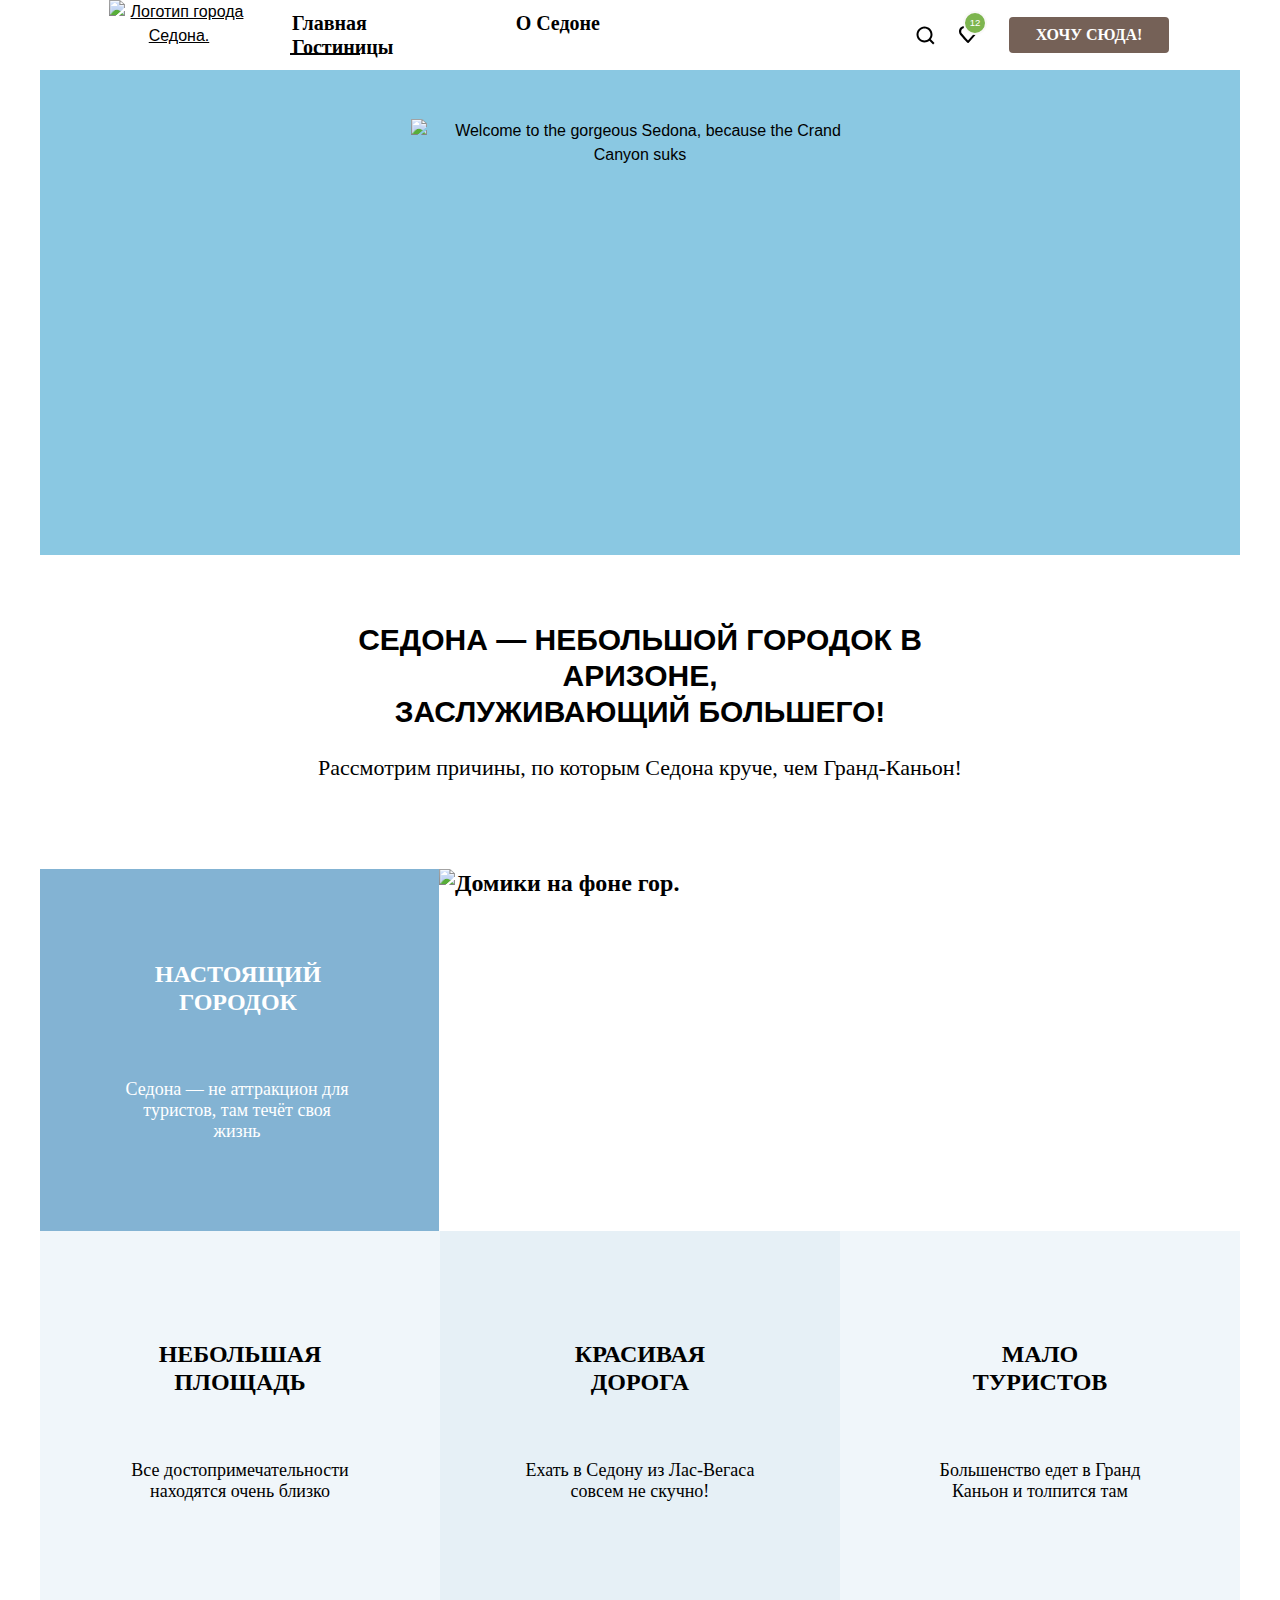
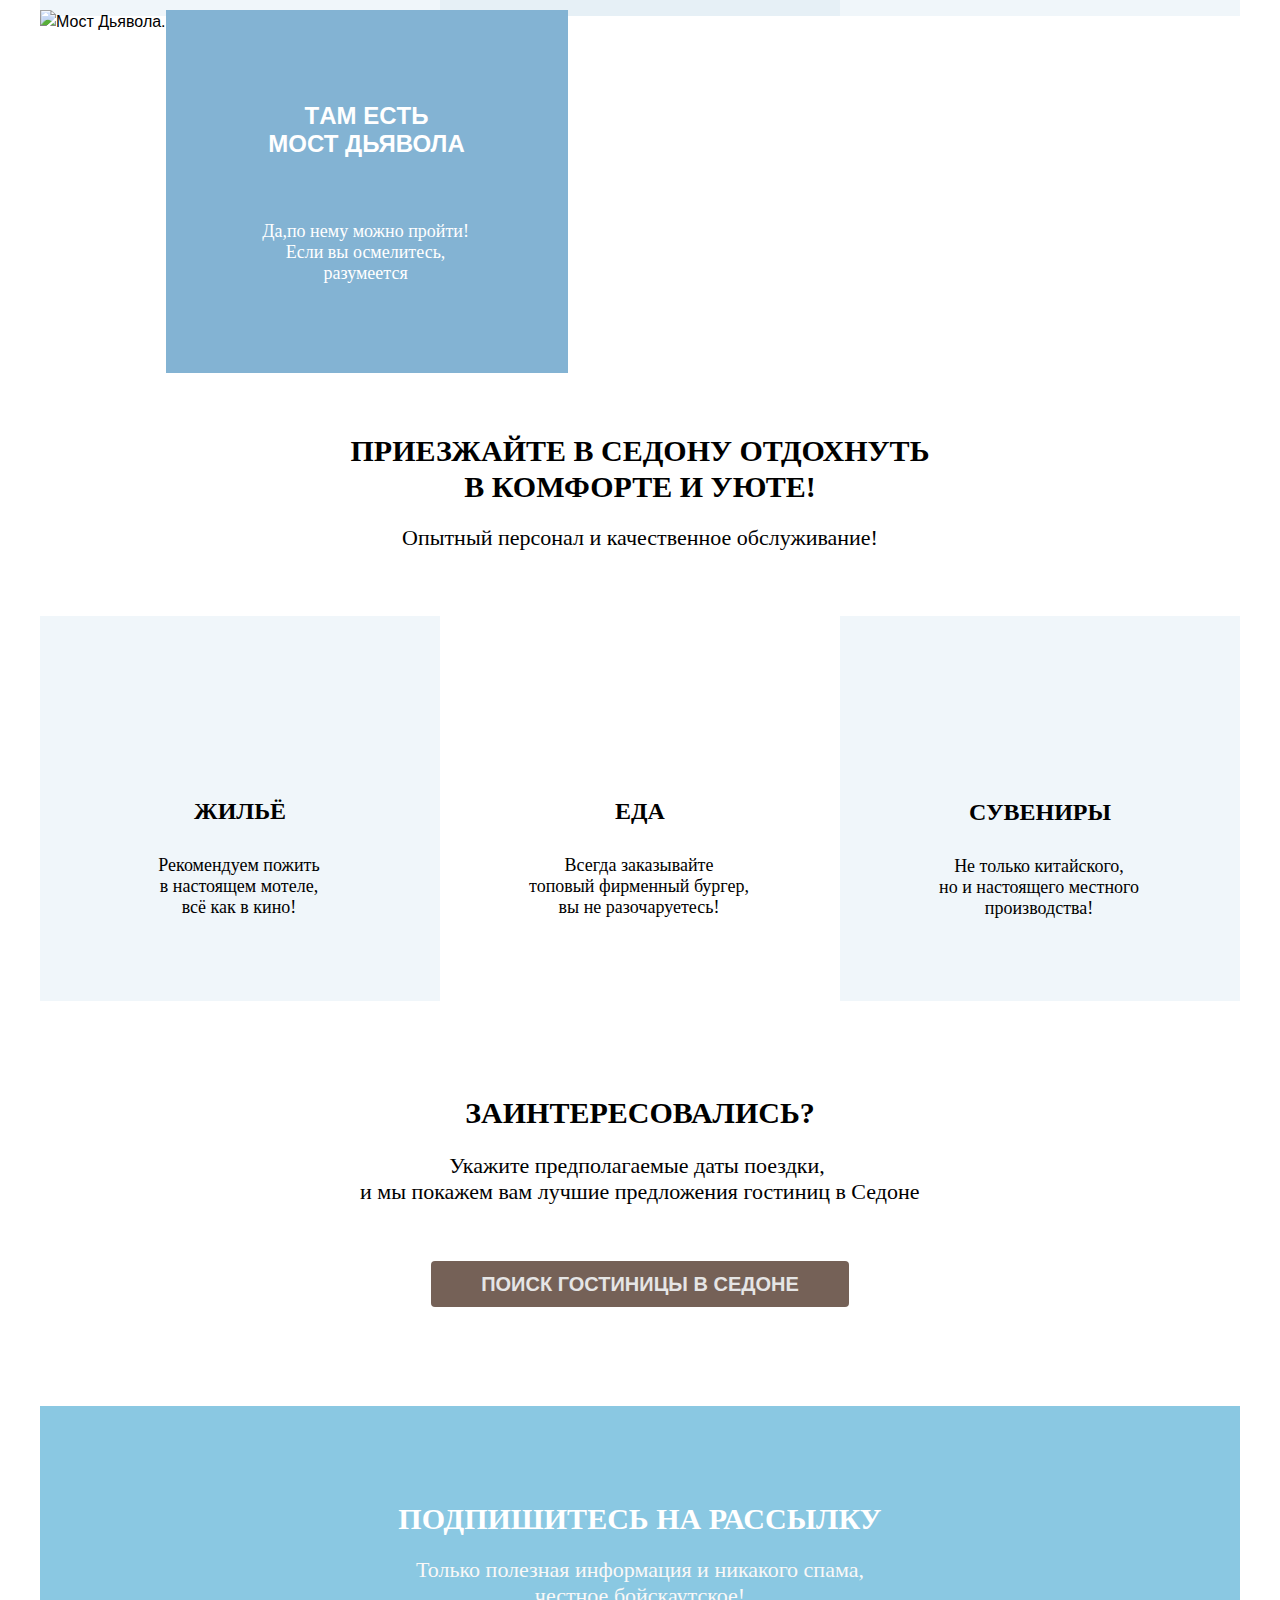
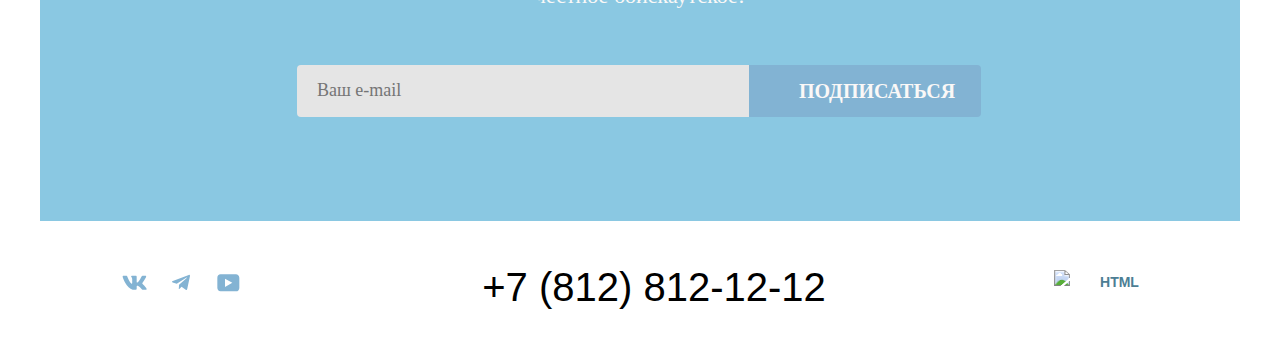
==== index.html @ 36f77c15 "Task   10" ====
<!DOCTYPE html>
<html lang="ru">

  <head>
    <meta charset="UTF-8">
    <title> SEDONA-Главная </title>
    <link rel="stylesheet" href="styles/styles.css">
    <link rel="icon" href="favicon.ico">
    <link rel="icon" type="image/png" href="./images/favicon.png">
  </head>

  <body>

    <div class="pade-container">
      <header class="page-header">
        <div class="pade-header-container">

       <nav class="navigation">
        <a class = "navigation-logo" href="catalog.html">
        <img class="logo" src="./images/logo-city.svg" width="140" height="70" alt="Логотип города Седона.">
      </a>


        <ul class="navigation-list">
          <li class="navigation-item">
            <a class="navigation-link navigation-link-сurrent" >Главная </a>
          </li>
          <li class="navigation-item">
            <a class="navigation-link" href="#"> О Седоне</a>
          </li>
          <li class="navigation-item">
            <a class="navigation-link" href="catalog.html">Гостиницы</a>
          </li>
        </ul>

        <ul class="navigation-bloсk">
          <li class="navigation-bloсk-item">
              <a class="navigation-bloсk-link" href="#">
              <svg aria-hidden="true" focusable="false" width="19" height="19" viewBox="0 0 19 19" fill="none" xmlns="http://www.w3.org/2000/svg">
                <path d="M18.5 17.0083L14.8 13.3287C15.8 12.0359 16.5 10.3453 16.5 8.4558C16.5 4.08011 12.9 0.5 8.5 0.5C4.1 0.5 0.5 4.17956 0.5 8.55525C0.5 12.9309 4.1 16.511 8.5 16.511C10.3 16.511 12 15.9144 13.4 14.8204L17.1 18.5L18.5 17.0083ZM8.5 14.5221C5.2 14.5221 2.5 11.837 2.5 8.55525C2.5 5.27348 5.2 2.5884 8.5 2.5884C11.8 2.5884 14.5 5.27348 14.5 8.55525C14.5 11.837 11.8 14.5221 8.5 14.5221Z" fill="black"/>
                </svg>
              <span class="visually-hidden">Поиск </span>
            </a>
          </li>
            <li class="navigation-bloсk-item">
              <a class="navigation-bloсk-link-i" href="#">
                <svg aria-hidden="true" focusable="false" id="icon-clock-view" width="20" height="20" viewBox="0 0 20 20"  fill="none" xmlns="http://www.w3.org/2000/svg">
                  <path d="M9.9 19C9.6 19 9.3 18.9 9.1 18.6C3.7 12.5 2.4 11.1 2.1 10.7C1.4 9.8 1 8.6 1 7.4C1 4.4 3.4 2 6.5 2C7.8 2 9 2.5 10 3.3C11 2.5 12.3 2 13.5 2C16.5 2 19 4.4 19 7.4C19 8.7 18.5 9.9 17.7 10.8L10.7 18.7C10.5 18.9 10.3 19 9.9 19ZM3.9 9.5C4.2 9.9 7.4 13.5 10 16.4L16.2 9.4C16.7 8.9 16.9 8.2 16.9 7.4C16.9 5.6 15.4 4.1 13.6 4.1C12.6 4.1 11.6 4.6 10.9 5.4C10.6 5.7 10.3 5.8 10 5.8C9.7 5.8 9.4 5.6 9.2 5.4C8.5 4.6 7.5 4.1 6.5 4.1C4.7 4.1 3.2 5.6 3.2 7.4C3.1 8.3 3.5 9 3.9 9.5C3.8 9.5 3.8 9.5 3.9 9.5Z" fill="black"/>
                                </svg>
                <span class="visually-hidden">Избранное</span>
                <span class="notification-badge">12</span>
              </a>
            </li>
          </ul>
          <button class="navigation-button" type ="submit"> Хочу сюда!</button>
        </nav>
        </div>

    </header>

    <main class="main-container main-index">

            <section class="hero-welcome">
       <h1 class="visually-hidden"> Седона-городок в Аризоне</h1>
        <img class='logo-text' src="./images/welcome.svg" width="458" height="352" alt="Welcome to the gorgeous Sedona, because the Crand Canyon suks">
      </section >


      <div class="hero-welcome-tittle">
        <h2>СЕДОНА — НЕБОЛЬШОЙ ГОРОДОК В АРИЗОНЕ,<br>
          ЗАСЛУЖИВАЮЩИЙ БОЛЬШЕГО!</h2>
        <p class="home">Рассмотрим причины, по которым Седона круче, чем Гранд-Каньон!</p>
      </div>

        <section class="advantages">
        <h2 class="visually-hidden"> Преимущества</h2>
      </section>


           <div class="advantages-item-wide">
            <div class="advantages-item-wide-town advantages-item-town">
            <h3 class="advantages-title">НАСТОЯЩИЙ <br> ГОРОДОК</h3>
            <p class="advantages-discription-s">Седона — не аттракцион для<br>туристов, там течёт своя<br> жизнь</p>
          </div>
          <div class="advantages-item-wide-photo">
            <img class="advantages-image" src="./images/photo-1.jpg" width="800" height="385" alt="Домики на фоне гор.">
          </div>
        </div>


        <section class="advantages-item-attractions">

     <ul class="advantages-item-attractions">

          <li class="advantages-item advantages-item-square">
            <h3 class="advantages-title-block">Небольшая площадь </h3>
            <p class="advantages-discription">Все достопримечательности находятся очень близко </p>
          </li>

          <li class="advantages-item advantages-item-road">
            <h3 class="advantages-title-block">Красивая <br>дорога </h3>
            <p class="advantages-discription">Ехать в Седону из Лас-Вегаса<br> совсем не скучно!</p>
          </li>

          <li class="advantages-item advantages-item-tourist">
            <h3 class="advantages-title-block">Мало <br>туристов </h3>
            <p class="advantages-discription">Большенство едет в Гранд Каньон и толпится там </p>
          </li>
        </ul>
        </section>



          <div class ="advantages-item">
            <div class ="advantages-photo ">
            <img class="advantages-image" src="./images/photo-2.jpg" width="800" height="385" alt="Мост Дьявола.">
          </div>
            <div class="advantages-item-box advantages-item-box-photo">
            <h3 class="advantages-title">ТAM ECTЬ<br> МОСТ ДЬЯВОЛА</h3>
            <p class="advantages-discription-s">Да,по нему можно пройти!<br> Если вы осмелитесь,<br>разумеется </p>
          </div>
        </div>



      <div  class="infrastructure">
        <h3 class="infrastructures-title"> ПРИЕЗЖАЙТЕ В СЕДОНУ ОТДОХНУТЬ <br> В КОМФОРТЕ И УЮТЕ!</h3>
        <p class="infrastructure-discription-i">Опытный персонал и качественное обслуживание!</p>
      </div>

        <ul class="infrastructure-list">
          <li class="infrastructure-item-housing">
            <h3 class="infrastructure-title-housing">ЖИЛЬЁ </h3>
            <p class="infrastructure-discription">Рекомендуем пожить<br> в настоящем мотеле,<br> всё как в кино!</p>
          </li>
          <li class="infrastructure-item-meal">
            <h3 class="infrastructure-title-meal">ЕДА</h3>
            <p class="infrastructure-discription">Всегда заказывайте<br> топовый фирменный бургер,<br> вы не разочаруетесь!</p>
          </li>
          <li class="infrastructure-item-gifts">
            <h3 class="infrastructure-title-gifts">СУВЕНИРЫ</h3>
            <p class="infrastructure-discription">Не только китайского,<br> но и настоящего местного<br> производства!</p>
          </li>
        </ul>


      <section class="container-search">
        <div class="search-wrapper">
        <h2 class="search-title">ЗАИНТЕРЕСОВАЛИСЬ?</h2>
        <p class="search-discription">Укажите предполагаемые даты поездки,<br> и мы покажем вам лучшие предложения гостиниц
          в Седоне</p>
        <a class="search-button" href="catalog.html">ПОИСК ГОСТИНИЦЫ В СЕДОНЕ </a>
      </div>
          </section>
          </main>

    <footer class="page-footer">
      <section class="following">
        <h2 class="following-title-i">ПОДПИШИТЕСЬ НА РАССЫЛКУ</h2>
        <p class="following-descrition-i">Только полезная информация и никакого спама,<br> честное бойскаутское!</p>
        <form class="following-from" action="https://echo.htmlacademy.ru/" method="post"></form>


      <div class="feedback">
        <span class="following-from-name">
        <label class="visually-hidden" for="user-email">Ваш e-mail</label>

        <input class="field" type= "text" id= "user-email" name="user-email" placeholder="Ваш e-mail">
        </span>
        <button class="button-submit" type="submit">ПОДПИСАТЬСЯ</button>
      </div>
    </section>

  <div class="page-footer-block-i">
      <section class="footer-social">
        <h2 class="visually-hidden">Социальные сети </h2>
        <ul class="footer-social-list">
          <li class="footer-social-item">
            <a class="footer-social-link footer-social-vk" href="#">
              <span class="visually-hidden">ВКонтакте</span>
              <svg aria-hidden="true" focusable="false" id="icon-wk" width="25" height="15" viewBox="0 0 25 15" fill="currenColor" xmlns="http://www.w3.org/2000/svg">
                <path fill-rule="evenodd" clip-rule="evenodd" d="M24.1164 1.80445C24.2824 1.25845 24.1164 0.856445 23.3214 0.856445H20.6964C20.0284 0.856445 19.7204 1.20345 19.5534 1.58645C19.5534 1.58645 18.2184 4.78245 16.3274 6.85845C15.7154 7.46045 15.4374 7.65145 15.1034 7.65145C14.9364 7.65145 14.6854 7.46045 14.6854 6.91345V1.80445C14.6854 1.14845 14.5014 0.856445 13.9454 0.856445H9.81738C9.40038 0.856445 9.14938 1.16045 9.14938 1.44945C9.14938 2.07045 10.0954 2.21445 10.1924 3.96245V7.76045C10.1924 8.59345 10.0394 8.74444 9.70538 8.74444C8.81538 8.74444 6.65038 5.53345 5.36538 1.85945C5.11638 1.14445 4.86438 0.856445 4.19338 0.856445H1.56638C0.816382 0.856445 0.666382 1.20345 0.666382 1.58645C0.666382 2.26845 1.55638 5.65645 4.81138 10.1374C6.98138 13.1974 10.0364 14.8564 12.8194 14.8564C14.4884 14.8564 14.6944 14.4884 14.6944 13.8534V11.5404C14.6944 10.8034 14.8524 10.6564 15.3814 10.6564C15.7714 10.6564 16.4384 10.8484 17.9964 12.3234C19.7764 14.0724 20.0694 14.8564 21.0714 14.8564H23.6964C24.4464 14.8564 24.8224 14.4884 24.6064 13.7604C24.3684 13.0364 23.5184 11.9854 22.3914 10.7384C21.7794 10.0284 20.8614 9.26345 20.5824 8.88045C20.1934 8.38945 20.3044 8.17044 20.5824 7.73345C20.5824 7.73345 23.7824 3.30745 24.1154 1.80445H24.1164Z" fill="currentColor"/>
                </svg>
            </a>
          </li>

          <li class="footer-social-item">
            <a class="footer-social-link footer-social-tm" href="#">
              <span class="visually-hidden">Телеграмм</span>
              <svg aria-hidden="true" focusable="false" id="icon-tm" width="18" height="17" viewBox="0 0 18 17" fill="currenColor" xmlns="http://www.w3.org/2000/svg">
                <path d="M16.785 0.955705L0.840489 7.1042C-0.247661 7.54126 -0.241365 8.14828 0.640845 8.41897L4.73445 9.69597L14.2058 3.72014C14.6537 3.44766 15.0629 3.59424 14.7265 3.89281L7.05283 10.8183H7.05103L7.05283 10.8192L6.77045 15.0387C7.18413 15.0387 7.36669 14.8489 7.59871 14.625L9.58705 12.6915L13.7229 15.7464C14.4855 16.1664 15.0332 15.9506 15.2229 15.0405L17.9379 2.2453C18.2158 1.13107 17.5126 0.626562 16.785 0.955705Z" fill="currentColor"/>
                </svg>
            </a>
          </li>
          <li class="footer-social-item">
          <a class="footer-social-link footer-social-youtube" href="#">
            <span class="visually-hidden">Ютуб</span>
            <svg aria-hidden="true" focusable="false" id="icon-youtube" width="48" height="41" viewBox="0 0 48 41" fill="currenColor" xmlns="http://www.w3.org/2000/svg">
              <path d="M31.9402 12.3564H16.5074C14.6467 12.3564 13.3333 13.9502 13.3333 15.7564V25.8502C13.3333 27.7627 14.6467 29.3564 16.5074 29.3564H32.1591C33.8009 29.3564 35.3333 27.7627 35.3333 25.9564V15.7564C35.1143 13.9502 33.8009 12.3564 31.9402 12.3564ZM20.9949 24.8939V16.8189L28.3283 20.8564L20.9949 24.8939Z" fill="currentColor"/>
              </svg>
          </a>
          </li>
        </ul>
      </section>

      <section class="footer-contacts">
        <h2 class="visually-hidden">Контакты</h2>
        <a class="footer-contacts-phone" href="tel:+78128121212"> +7 (812) 812-12-12</a>
      </section>

      <section class="footer-link">
        <h2 class="visually-hidden">Сcылка на академию</h2>
        <img class="logo-academy" src= "./images/logo.svg" width="115" height="33" alt="HTML академия.">
      </section>
    </div>
    </footer>
  </div>


  <div class="modal-container modal-container-close">
    <div class="modal modal-searh">
      <button class="modal-close-button" type="button">
        <svg width="52" height="52" viewBox="0 0 52 52" fill="none" xmlns="http://www.w3.org/2000/svg">
          <circle cx="26" cy="26" r="26" fill="#F2F2F2"/>
          <path d="M33.4907 20.7828L32.1984 19.4905L26.4907 25.1982L20.783 19.4905L19.4907 20.7828L25.1984 26.4905L19.4907 32.1982L20.783 33.4905L26.4907 27.7828L32.1984 33.4905L33.4907 32.1982L27.783 26.4905L33.4907 20.7828Z" />
        </svg>
      </button>

      <section class="modal-content">
        <h2 class="modal-title">Поиск гостиницы в Седоне</h2>
        <form class="search-form" action="https://echo.htmlacademy.ru/" method="post">

          <p class="field-group">

            <label class="form-label" for="check-in-date"> Дата Заезда:
            <input class="form-field calendar-field" type="text" id="check-in-date" name="check-in-date" value="27 апреля 2020" placeholder="Укажите дату ">
          </label>
          </p>

            <span class="form-message form-message-error">Мы не можем отправить вас в прошлое</span>

        <p class="field-group-i">
          <label class="form-label" for="check-out-date">Дата Выезда:
          <input class="form-field-i calendar-field" type="text" id="check-out-date" name="check-out-date"
            value="1 сентября 2023" placeholder="Укажите дату">
          </label>
          </p>
          <span class="form-message form-message-available">На эти даты есть cвободные номера. Пока есть.</span>

        <div class="field-group-uzer">
          <p class="field-group-uzer-half">
            <label class="form label" for="adults">Взрослые:</label>
          </p>

        <div class="namber-control">
            <button class="namber-control-button" type="button">
              <span class="visually-hidden">Уменьшить количество взрослых</span>
              <svg width="20" height="20" viewBox="0 0 20 20" fill="currentColor" xmlns="http://www.w3.org/2000/svg">
                <path d="M3 9V11H17V9H3Z" fill="#756157" fill-opacity="0.3"/>
                </svg>

            </button>

            <input id="adults" type="text" value="2">
            <span class="visually-hidden">Количество взрослых</span>
            <button class="namber-control-button" type="button">
              <span class="visually-hidden">Увеличить количество взрослых</span>

              <svg width="20" height="20" viewBox="0 0 20 20" fill="currentColor" xmlns="http://www.w3.org/2000/svg">
                <path d="M17 9H11V3H9V9H3V11H9V17H11V11H17V9Z" fill="#756157" fill-opacity="0.3"/>
                </svg>
            </button>
          </div>

          <p class="field-group-uzer-half-i">

            <label class="form label" for="adults-children">Дети:</label>
            <div class="i-circle">i
              <div class="circle-text">
                <div class="rectangle text_center">Укажите количество детей,<br>которые будут с вами, возраст<br>
                  которых от 6 до 18 лет. Дети<br>до 6 лет размещаются<br>бесплатно.
                </div>
              </div>
            </div>

            <div class="namber-control-i">
            <button class="namber-control-button" type="button">
              <span class="visually-hidden">Уменьшить количество детей</span>
              <svg width="20" height="20" viewBox="0 0 20 20" fill="currentColor" xmlns="http://www.w3.org/2000/svg">
                <path d="M3 9V11H17V9H3Z" fill="#756157" fill-opacity="0.3"/>
              </svg>
            </button>

            <input id="adults-children" type="text" value="2">
            <span class="visually-hidden">Количество детей</span>
            <button class="namber-control-button" type="button">
              <span class="visually-hidden">Увеличить количество детей </span>
              <svg width="20" height="20" viewBox="0 0 20 20" fill="currentColor" xmlns="http://www.w3.org/2000/svg">
                <path d="M17 9H11V3H9V9H3V11H9V17H11V11H17V9Z" fill="#756157" fill-opacity="0.3"/>
                </svg>
            </button>
          </div>
        </div>
                  <button class="button auth-form-button" type="submit">Найти</button>
        </form>
        </section>
        </div>
        </div>

        </body>

        </html>
---- styles/styles.css ----
@font-face {
  font-family: "PT Sans";
  font-style: normal;
  font-weight: 400;
  src: url("../fonts/ptsans-400.woff2") format("woff2");
  font-display: swap;
}

@font-face {
  font-family: "PT Sans";
  font-style: normal;
  font-weight: 700;
  src: url("../fonts/ptsans-700.woff2") format("woff2");
  font-display: swap;

}

html {
  height: 100%;
}


html {
  box-sizing: content-box;
}

body {
  margin: 0;

  font-family: "PT Sans", sans-serif;
  font-size: 16px;
  line-height: 24px;
  color: #242424;
  text-align: center;
}


.pade-container {
  margin: 0 auto;
  display: flex;
  width: 1200px;
  min-height: 100%;
  font-family: "PT Sans", sans-serif;
  font-size: 16px;
  color: #000000;
  background-color: #ffffff;
  flex-wrap: wrap;
  flex-direction: column;
}


.button {
  font-family: inherit;
  font-size: 16px;
  line-height: 16px;
  font-weight: 400;
  text-align: center;
  color: #ffffff;
  text-decoration: none;
  text-transform: uppercase;
}

.navigation-button {

  border: none;
  border-radius: 4px;
  color: #ffffff;
  background-color: rgba(117, 97, 87, 1);
  width: 160px;
  height: 36px;
  text-align: center;
  text-transform: uppercase;
  margin-left: -35px;
  line-height: 20px;
  font-size: 16px;
  font-family: "PT Sans";
  font-weight: 700;
}

.navigation-button:focus,
.navigation-button:hover {
  background-color: rgba(97, 80, 72, 1);
}

.navigation-button:active {
  outline: 2px solid rgba(117, 97, 87, 1);
  background-color: rgb(240, 243, 245);
}

.navigation-button:disabled {
  outline: 2px solid rgba(229, 229, 229, 1);
  background-color: rgb(240, 243, 245);
}



.view-button-item-current {

  background-image: url("../images/view.svg");
  width: 48px;
  height: 48px;
  color: #000000;
  background-color: #ffffff;
  background-repeat: no-repeat;
  list-style-type: none;

}

.navigation-logo {

  margin-left: 44px;
  margin-right: 27px;

}

.navigation-bloсk-link {

  margin-right: 25px;

}





.view-button-item-card {

  background-image: url("../images/view-1.svg");
  width: 48px;
  height: 48px;
  color: #000000;
  background-color: #ffffff;
  background-repeat: no-repeat;
  list-style-type: none;
}

.view-button-item-list {

  background-image: url("../images/view-2.svg");
  width: 48px;
  height: 48px;
  color: #000000;
  background-color: #ffffff;
  background-repeat: no-repeat;
  list-style-type: none;
}
.hotels-card-title{
  margin-left: -89px;
  margin-top: 9px;
  margin-bottom: 16px;
  font-size: 24px;
  line-height: 28px;
  color: black;
  text-decoration: none;


}
.hotels-card-title-i{
  margin-left: -138px;
  margin-top: 10px;
  margin-bottom: 16px;
  font-size: 24px;
  line-height: 28px;
  color: black;
  text-decoration: none;


}
.hotels-card-title-b{
  margin-left: -160px;
  margin-top: 10px;
  margin-bottom: 16px;
  font-size: 24px;
  line-height: 28px;
  color: black;
  text-decoration: none;


}


.grid-container {


  display: grid;
  grid-template-columns: 338px 292px 48px 48px 48px;
  gap: 117px;
  list-style-type: none;
  width: 1200px;
  height: 49px;
  margin-bottom: -8px;

  margin-left: 77px;
}


.view-buttons {
  display: flex;
  width: 160px;
  gap: 8px;
  flex-wrap: wrap;
  margin-top: -22px;
  margin-left: -10px;
}


.search-hotel-couht {
  margin: 0;
}



.visually-hidden {

  position: absolute;
  width: 1px;
  height: 1px;
  margin: -1px;
  border: 0;
  padding: 0;
  white-space: nowrap;
  clip-path: inset (100%);
  clip: rect(0 0 0 0);
  overflow: hidden;
}

.page-header {
  color: #000000;
  background-color: #ffffff;
  display: flex;
  min-height: 64px;


}

.navigation {
  display: flex;
  width: 1200px;
  align-items: center;
  height: 100%;
}

.navigation a {
  display: flex;
  align-items: center;
  color: #000000;
  z-index: 2;
  height: 100%;
}

.navigation-list {
  display: flex;
  flex-wrap: wrap;
  margin: 0;
  padding: 0;
  justify-content: space-between;
  list-style-type: none;
  width: 340px;
  align-items: center;
  line-height: 24px;
  font-size: 20px;
  font-family: "PT Sans";
  font-weight: 700;
}


.navigation-link {
  text-decoration: none;
  font-weight: 700px;
  text-align: center;
}



.navigation-link:hover {
  background-color: #ffffff;

}


.navigation-link:focus {
  box-shadow: #ffffff;
  outline: none;
}



.navigation-item {
  padding: 0 16px;
  position: relative;
}

.navigation-bloсk-link-i {
  padding-left: 64px;

}



.navigation-link-сurrent::after {

  content: "";
  position: absolute;
  left: 14px;
  width: 70px;
  bottom: -20px;
  height: 2px;
  background-color: #040404;

}
.navigation-link-inner::after {

  content: "";
  position: absolute;
  left: 14px;
  width: 92px;
  bottom: -22px;
  height: 2px;
  background-color: #040404;

}


.navigation-bloсk-item {
  position: relative;
}

.navigation-bloсk {
  position: relative;
  width: 268px;
  display: flex;
  flex-wrap: wrap;
  justify-content: flex-end;
  margin-left: 120px;
  list-style-type: none;
}

.notification-badge {
  display: inline-block;
  width: 20px;
  height: 20px;
  line-height: 20px;
  text-align: center;
  border-radius: 50%;
  border: 2px solid rgb(250, 249, 249);
  background-color: rgba(125, 181, 79, 1);
  color: #ffffff;
  text-decoration: none;
  font-size: 0.6em;
  position: absolute;
  top: -14px;
  left: 3px;





}



.logo {
  display: block;
  margin: 0 auto;
  margin-left: 25px;
}

.logo-text {
  position: absolute;
  top: 49px;
  left: 50%;
  transform: translateX(-50%);

}



.main-container {
  flex-grow: 1;

}

.main-inner {
  color: #000000;
  background-color: #ffffff;
  /*background-image: url("./images/index-background.jpg");*/
  background-size: 100% auto;
  /* ЧТОБЫ НЕ ИСКАЖАЛАСЬ КАРТИНКА */
  background-repeat: no-repeat;
  /* ОТКЛЮЧИМ ЗАПОЛНЕНИЕ ВСЕГО ПРОСТРАНСТВА КАРТИНКОЙ */
  /*text-align: center;
  /* ЦЕНТРИРУЕМ ТЕКСТ */
}

.hero-welcome {
  width: 1200px;
  height: 485px;
  margin: 0 auto;
  background-image: url("../images/index-background.jpg");
  position: relative;
  background-repeat: no-repeat;
  background-color: #8ac8e2;
  margin-bottom: 1px;
}

.hero-welcome-tittle {
  width: 620px;
  text-align: center;
  margin: 0 auto;
  padding-top: 41px;
  padding-bottom: 88px;
  line-height: 36px;
  font-size: 20px;


}

.home {
  font-family: "PT Sans";
  font-size: 22px;
  font-weight: 400;
  line-height: 26px;
  margin: 0 -40px;
  padding: 0;
  width: 700px;
}




.hero-welcome::after {

  position: absolute;
  content: "";
  width: 100%;
  min-height: 58px;
  left: 0;
  bottom: -1px;
  z-index: 1;
  background-image: url("../images/triangels.svg");
  background-repeat: no-repeat;
}


.advantages-item-square::after {

  position: relative;
  content: "";
  width: 100%;
  height: 57px;
  left: 83px;
  bottom: 94px;
  z-index: 1;
  background-image: url("../images/rectangle.svg");
  background-repeat: no-repeat;
}
.advantages-item-road::after {

  position: relative;
  content: "";
  width: 100%;
  height: 57px;
  left: 87px;
  bottom: 93px;
  z-index: 1;
  background-image: url("../images/rectangle.svg");
  background-repeat: no-repeat;
}

.advantages-item-tourist::after {

  position: relative;
  content: "";
  width: 100%;
  height: 57px;
  left: 87px;
  bottom: 93px;
  z-index: 1;
  background-image: url("../images/rectangle.svg");
  background-repeat: no-repeat;
}







.advantages-item-town::after {

  position: relative;
  content: "";
  width: 100%;
  height: 57px;
  left: 87px;
  bottom: 115px;
  z-index: 1;
  background-image: url("../images/rectangle-i.svg");
  background-repeat: no-repeat;
}

.advantages-item-box-photo::after {

  position: relative;
  content: "";
  width: 100%;
  height: 57px;
  left: 87px;
  bottom: 113px;
  z-index: 1;
  background-image: url("../images/rectangle-i.svg");
  background-repeat: no-repeat;
}








#icon-clock-view {
  transform: translate(-66px, -1px);

}

.advantages-title{
font-size: 24px;
line-height: 28px;
margin-bottom: 23px;
    margin-left: 2px;

}
.advantages-discription{
  font-size: 18px;
  line-height: 21px;
  font-family: "PT Sans";
  font-weight: 400;
margin-top: 40px;
  }

  .advantages-discription-s{
    font-size: 18px;
    line-height: 21px;
    font-family: "PT Sans";
    font-weight: 400;
    margin-top: 40px;
    }




.infrastructure-list {
  display: flex;
  justify-content: space-between;
  color: #000000;
  background-color: rgba(131, 179, 211, 0.12);
  text-align: center;
  margin: 0;
  padding: 0;
  margin-top:-6px;
  height: 385px;
}

.infrastructure-item-housing {
  background-image: url("../images/advantage-icon-housing.svg");
  background-position-x: 50%;
  background-position-y: 25%;
  width: 230px;
  min-height: 223px;
  text-align: center;
  background-repeat: no-repeat;
  padding: 81px 85px;
  list-style-type: none;
}

.infrastructure-item-meal {
  background-image: url("../images/advantage-icon-meal.svg");
  background-position-x: 50%;
  background-position-y: 25%;
  width: 230px;
  min-height: 223px;
  text-align: center;
  color: #000000;
  background-color: #ffffff;
  background-repeat: no-repeat;
  padding: 81px 85px;
  list-style-type: none;

}

.infrastructure-item-gifts {
  background-image: url("../images/advantage-icon-gifts.svg");
  background-position-x: 50%;
  background-position-y: 25%;
  width: 230px;
  min-height: 223px;
  text-align: center;
  background-repeat: no-repeat;
  padding: 81px 85px;
  list-style-type: none;

}

.infrastructure {
  padding-top: 30px;
  padding-bottom: 46px;
  margin: 0 auto;
  text-align: center;
}



.infrastructure-title-meal,
.infrastructure-title-housing {
  padding-top: 76px;
  font-family: "PT Sans";
  font-weight: 700;
  line-height: 28px;
  font-size: 24px;
}

.infrastructure-title-gifts{

  font-family: "PT Sans";
  font-weight: 700;
  line-height: 28px;
  font-size: 24px;
  padding-top: 77px;
}




.advantages-item-wide {

  display: flex;
  text-align: center;

  font-family: "PT Sans";
  font-weight: 700;
  line-height: 28px;
  font-size: 24px;

}

.advantages-item-attractions {
  display: flex;
  text-align: center;
  margin: 0;
  padding: 0;
  height: 385px;
}


.advantages-item {
  display: flex;
  margin-top: -6px;

}




/* List */
/* преимущества */
/*.advantages-list {

  text-align: center;
  display: flex;
  justify-content: space-between;
  margin: 0;
  padding: 0;
}*/

/* Index columns */
.index-columns {
  color: #242424;
  background-color: #ffffff;
  background-image: url("../images/bg-noisy.png");
}

.contacts {
  font-weight: 700;
}

.advantages-image {
  height: 100%;
}





.advantages-item-wide-town{

  display: flex;
  color: #ffffff;
  background-color: rgba(131, 179, 211, 1);
  flex-direction: column;
  text-align: center;
  width: 230px;
  min-height: 200px;
  justify-content: center;
  padding-top: 67px;
  padding-right: 87px;
  padding-left: 82px;
  padding-bottom: 14px;

}


.advantages-item-box {
  display: flex;
  color: #ffffff;
  background-color: rgba(131, 179, 211, 1);
  flex-direction: column;
  text-align: center;
  width: 230px;
  min-height: 200px;
  justify-content: center;
  padding-top: 68px;
  padding-right: 87px;
  padding-left: 85px;
  padding-bottom: 14px;
}












.advantages-item-square,
.advantages-item-tourist {

  width: 230px;
  min-height: 200px;
  color: #000000;
  background-color: rgba(131, 179, 211, 0.12);
  flex-direction: column;
  padding: 92.5px 85px;
  margin: 0;
}

.advantages-item-road {

  width: 230px;
  min-height: 200px;
  color: #000000;
  background-color: rgba(131, 179, 211, 0.2);
  text-align: center;
  flex-direction: column;
  padding: 92.5px 85px;
  margin: 0;
}




.advantages-title-block {

  font-family: "PT Sans";
  font-size: 24px;
  line-height: 28px;
  text-transform: uppercase;
  width: 230px;
  height: 77px;
  align-self: center;
margin-top: 17px;

}

.infrastructures-title{

  font-family: "PT Sans";
  font-size: 30px;
  line-height: 36px;
   font-weight: 700;
}
.infrastructure-discription{

  font-family: "PT Sans";
  font-size: 18px;
  line-height: 21px;
   font-weight: 400;
   padding-top: 6px;
   margin-left: -2px;
}

.infrastructure-discription-i{

  font-family: "PT Sans";
  font-size: 22px;
  line-height: 26px;
   font-weight: 400;
   margin-top: -10px;
   margin-bottom: 25px;
}

.following-descrition{

  font-family: "PT Sans";
  font-size: 22px;
  line-height: 26px;
   font-weight: 400;
}

.following-descrition-i{

  font-family: "PT Sans";
  font-size: 22px;
  line-height: 26px;
   font-weight: 400;
   color: rgb(250, 248, 247);
}







#user-email{

  font-family: "PT Sans";
  font-size: 18px;
  line-height: 24px;
   font-weight: 400;
   border-radius: 4px;
}






.search-wrapper {
  width: 592px;
  margin: 0 auto;
  text-align: center;
  padding-top: 96px;
  padding-bottom: 96px;
  padding-left: 304px;
  padding-right: 304px;

}


.search-title {
  font-size: 30px;
  line-height: 36px;
  font-weight: 700;
  font-family: "PT Sans";
  margin-top: -2px;
}

.search-discription {
  font-size: 22px;
  line-height: 26px;
  font-weight: 400;
  font-family: "PT Sans";
  margin-top: -3px;
  margin-left: -6px;
margin-bottom: 61px;

}





/* кнопка поиск гостиницы */
.search-button {
  text-decoration: none;
  font-size: 20px;
  line-height: 36px;
  font-weight: 700;
  padding: 12px 50px;
  border-radius: 4px;
  color: rgba(229, 229, 229, 1);
  background-color: rgba(117, 97, 87, 1);
  text-align: center;
}

.search-button:hover,
.search-button:focus {

  background-color: rgba(97, 80, 72, 1);
  color: rgb(250, 248, 247);
}


.search-button:active {

  background-color: rgba(117, 97, 87, 1);
  color: rgb(250, 248, 247);
}

.search-button:disabled {

  background-color: rgba(229, 229, 229, 1);
  color: rgb(250, 248, 247);
}



.following {
  width: 1200px;
  height: 415px;
  background-image: url("../images/mask group.jpg");
  background-repeat: repeat;
  text-align: center;
  color: #000000;
  background-color: #8ac8e2;
margin-top: -17px;

}
.following-i{
  width: 1200px;
  height: 415px;

  background-repeat: repeat;
  text-align: center;
  color: #000000;
  background-color:  rgb(255, 255, 255, 1);

}

.hotels-card-link{
text-decoration: none;

}









.following-title {
  font-size: 30px;
  line-height: 36px;
  font-weight: 700;
  font-family: "PT Sans";
  text-transform: capitalize;
  padding-top: 126px;
  margin-bottom: -1px;
}

.following-title-i{
  font-size: 30px;
  line-height: 36px;
  font-weight: 700;
  font-family: "PT Sans";
  text-transform: capitalize;
  padding-top: 95px;
  margin-bottom: -2px;
  color: #ffffff;
}







.hotels-card-discription,
.hotels-card-price{
  font-size: 18px;
    line-height: 21px;
    font-weight: 400;
    margin-bottom: 5px;
}











.feedback {
  height: 52px;
  justify-content: center;
  display: flex;
  text-align: center;
  font-size: 20px;
  line-height: 36px;
  font-weight: 700;
  text-transform: uppercase;
  margin-top: 56px;
  margin-left: -2px;


}

/* кнопка подписаться */
.button-submit {
  background-color: rgba(130, 179, 211, 1);
  color: rgb(250, 248, 247);
  text-align: center;
  font-size: 20px;
  line-height: 36px;
  font-weight: 700;
  border: none;
  padding: 8px 50px;
  text-decoration: none;
  width: 232px;
  height: 100%;
  float: right;
  font-family: "PT Sans";
  border-radius: 0 4px 4px 0;
}

.button-submit:disabled {

  background-color: rgba(229, 229, 229, 1);
  color: rgb(250, 248, 247);
}

.button-submit:focus,
.button-submit:hover {

  background-color: rgba(104, 162, 202, 1);
  color: rgb(250, 248, 247);
}

.button-submit:active {

  background-color: rgba(130, 179, 211, 1);
  color: rgb(250, 248, 247);
}


/* кнопка применить */

.button-hover {
  background-color: rgba(130, 179, 211, 1);
  color: rgb(250, 248, 247);
  text-align: center;
  border-radius: 4px;
  border: none;
  text-decoration: none;
  width: 191px;
  height: 36px;
  font-size: 15px;
  line-height: 20px;
  font-weight: 600;
  margin-left: -43px;
  margin-top: 32px;
  padding: 8px 50px;
}

.button-hover:focus,
.button-hover:hover {

  background-color: rgba(104, 162, 202, 1);
  color: rgb(250, 248, 247);
}

.button-hover:active {

  background-color: rgba(130, 179, 211, 1);
  color: rgb(250, 248, 247);
}

.button-hover:disabled {

  background-color: rgba(229, 229, 229, 1);
  color: rgb(250, 248, 247);
}



/* кнопка сбросить */
.button-all {
  background: unset;
  color: rgba(229, 229, 229, 1);
  text-align: center;
  border-radius: 4px;
  border: none;
  text-decoration: none;
  width: 191px;
  height: 36px;
  margin-top: 30px;
  font-size: 16px;
  line-height: 20px;
  font-weight: 700;
  margin-left: -42px;
  font-family: "PT Sans";
}





.button-all:hover,
.button-all:focus {

  background-color: rgba(97, 80, 72, 1);
  color: rgb(250, 248, 247);
}


.button-all:active {

  background-color: rgba(117, 97, 87, 1);
  color: rgb(250, 248, 247);
}

.button-all:disabled {

  background-color: rgba(229, 229, 229, 1);
  color: rgb(250, 248, 247);
}

/* общий кнопки подробнее+избранное */
.car {
  display: flex;
  justify-content: space-between;
}


/* кнопка подробнее */
.hotels-card-button {

  border: none;
  border-radius: 4px;
  color: rgb(250, 248, 247);
  background-color: rgba(117, 97, 87, 1);
  height: 18px;
  width: 100px;
  text-align: center;
  text-transform: uppercase;
  align-items: center;
  margin: 0;
  padding: 8px 20px;

}

.hotels-card-button:hover,
.hotels-card-button:focus {

  background-color: rgba(97, 80, 72, 1);
  color: rgb(250, 248, 247);
}


.hotels-card-button:active {

  background-color: rgba(117, 97, 87, 1);
  color: rgb(250, 248, 247);
}

.hotels-card-button:disabled {

  background-color: rgba(229, 229, 229, 1);
  color: rgb(250, 248, 247);
}


/* кнопка избранное */


.favorites-button {

  border: none;
  border-radius: 4px;
  color: rgb(250, 248, 247);
  background-color: rgba(130, 179, 211, 1);
  height: 20px;
  text-align: center;
  text-transform: uppercase;
  margin: 0;
  padding: 8px 20px;
}

.favorites-button:hover,
.favorites-button:focus {

  background-color: rgba(104, 162, 202, 1);
  color: rgb(250, 248, 247);
}


.favorites-button:active {

  background-color: rgba(130, 179, 211, 1);
  color: rgb(250, 248, 247);
}

.favorites-button:disabled {

  background-color: rgba(229, 229, 229, 1);
  color: rgb(250, 248, 247);
}

/* кнопка избранное зеленая*/
.favorites-button-top {

  border: none;
  border-radius: 4px;
  color: #ffffff;
  background-color: rgba(125, 181, 79, 1);
  height: 18px;
  text-align: center;
  text-transform: uppercase;
  margin: 0;
  padding: 8px 18px;

}

.favorites-button-top:hover,
.favorites-button-top:focus {

  background-color: rgba(108, 158, 66, 1);
  color: rgb(250, 248, 247);
}


.favorites-button-top:active {

  background-color: rgba(125, 181, 79, 1);
  color: rgb(250, 248, 247);
}

.favorites-button-top:disabled {

  background-color: rgba(229, 229, 229, 1);
  color: rgb(250, 248, 247);
}

.following-from-name {
  height: 100%;
  width: 452px;


}

.following-from-name input {
  border-block-width: 0;
  height: 100%;
  width: 452px;
  gap: 260px;
  padding: 0;
  color: #060606;
  background-color: #e5e5e5;
  border-style: none;
  padding: 0 20px;
}

.user-email {
  height: 52px;

}

.footer-link {
  display: flex;
  font-size: 14px;
  color: #4d7e94;
  float: right;
  margin-right:-69px;
  margin-left: 138px;
  margin-top: 11px;
  align-items: center;
  font-family: "PT Sans", sans-serif;
  font-weight: 700;
}

.page-footer-title {

  font-size: 20px;
  line-height: 28px;
  font-weight: 700;
  color: #38a0bf;
  text-transform: uppercase;

}

.footer-contacts {
  display: flex;
  text-align: center;
  align-items: center;
  margin: 0;
  padding: 0;
  font-size: 20px;
  line-height: 36px;
  font-weight: 400;
  font-family: "PT Sans", sans-serif;
margin-left:-4px;
}

input.range-input-min {
  font-family: "PT Sans";
  font-size: 18px;
  line-height: 24px;
   font-weight: 400;
 position: relative;
 border-radius: 4px 0 0 4px;
  }

  input.range-input-max {
    font-family: "PT Sans";
    font-size: 18px;
    line-height: 24px;
     font-weight: 400;
   position: relative;
   border-radius: 0 4px 4px 0;
    }






.page-footer-block {
  display: flex;
  width: 1060px;
  height: 50px;
  margin-top: 65px;
  margin-bottom: 40px;
  justify-content: space-between;
  align-items: center;
}


.page-footer-block-i {
  display: flex;
  width: 1060px;
  height: 50px;
  margin-top: 35px;
  margin-bottom: 40px;
  justify-content: space-between;
  align-items: center;
}










.footer-social {
  font-family: "PT Sans", sans-serif;
  color: #0b2b53;
  background-color: #ffffff;
  text-decoration: underline;
  text-transform: uppercase;
  margin: 0;
  padding-top: 30px;
  list-style-type: none;
}

.footer-contacts a {
  color:#000000;
  background-color: #ffffff;
  text-decoration: none;
  font-size: 40px;
  line-height: 36px;
  font-weight: 300;
  font-family: "PT Sans", sans-serif;
  margin-left: 148px;
  margin-top: 13px;
}

#icon-wk{
margin-left: 52px;
margin-top: 6px;
}
#icon-youtube{
  margin-left: 16px;
  margin-top: 6px;
  }
  #icon-tm{
    margin-left: 33px;
    margin-top: 6px;
    }

.footer-social-list {
  display: flex;
  flex-wrap: wrap;
  margin: 0;
  margin-bottom: 25px;

  list-style-type: none;
}

.footer-social-item {
  width: 56px;
  height: 44px;
  text-align: center;
  display: flex;
  align-items: center;
  justify-content: center
}

.footer-social-item:nth-child(3n) {
  margin-right: 0;
}

.footer-social-link {


  align-content: center;
  background-repeat: no-repeat;
  background-position: center;
  background-size: 16px 16px;
  color: rgba(131, 179, 211, 1);

}

.footer-social-link:hover {
  color: rgba(104, 162, 202, 1);
}

.footer-social-link:focus {
  color: rgba(104, 162, 202, 1);
}

.footer-social-link:active {
  color: rgba(104, 162, 202, 0.3);
}





.main-inner-header {
  background-image: url(../images/filters.jpeg);
  background-repeat: no-repeat;
  height: 412px;
  margin-bottom: 70px;
}

.rating-stars-four {
  display: block;
  width: 203px;
  height: 37px;
  background-image: url("../images/star-4.svg");
  background-repeat: no-repeat;
}

.rating-stars-three {
  display: block;
  width: 202px;
  height: 37px;
  background-image: url("../images/star-3.svg");
  background-repeat: no-repeat;
}

.rating-stars-two {
  display: block;
  width: 199px;
  height: 37px;
  background-image: url("../images/star-2.svg");
  background-repeat: no-repeat;
}




/* Breadcrumbs */
.breadcrumbs-item {
  color: #f9f5f5;
  list-style-type: none;
display: flex;
}

/* Link */
.breadcrumbs-link {
  color: inherit;
  padding-left: 29px;
  text-decoration: none;
}

/* Title */
.catalog-filter-title {
  font-size: 20px;
  line-height: 28px;
  font-weight: 700;
  color: #000000;
  text-transform: uppercase;
}

/* Label */
.control-label {
  font-weight: 400;
}

.sorting-container {
  display: flex;
  color: #000000;
  background-color: #ffffff;
}

/* Light */
.button-light {
  color: #242424;
  background-color: #ffffff;

}

.inner-header-title {
  display: flex;
  font-size: 60px;
  line-height: 78px;

  padding-top: 33px;
  padding-left: 69px;
  color: #ffffff;
  margin: auto;
  padding-bottom: 15px;
}


/*
.breadcrumbs-item:not(:last-child)::after {
  margin-left: 10px;
  margin-right: 10px;
  width: 8px;
  height: 11px;
  background-image: url("../images/arrow.svg");
  background-position: center;
  background-repeat: no-repeat;
  content: "";
}*/

.home-link {
  width: 12px;
  height: 12px;
  margin-left: 70px;
  margin-top: -3px;
  padding-left: 11px;
  background-image: url("../images/vectorhome.svg");
  background-size: contain;
  background-repeat: no-repeat;

}

.breadcrumbs-arrow-link {
  width: 6px;
  height: 10px;
  background-image: url("../images/arrow.svg");
  background-size: contain;
  background-repeat: no-repeat;
}

.breadcrumbs-link {
  font-size: 16px;
  line-height: 21px;
  color: #ffffff;
  text-decoration: none;
  font-weight: 400;
  display: flex;
  align-items: center;
  padding-left: 17px;
  margin-top: -2px;

}


.hotels-filter-item {
  color: #ffffff;
}

.hotels-filter-title {
  color: #ffffff;
  text-decoration: none;
  display: flex;
  flex-direction: column;
  align-items: flex-start;
  font-size: 20px;
  line-height: 24px;
  font-weight: 700;
  margin-left: 16px;

}
.hotels-filter-title-h{
  color: #ffffff;
  text-decoration: none;
  display: flex;
  flex-direction: column;
  align-items: flex-start;
  font-size: 20px;
  line-height: 24px;
  font-weight: 700;
  margin-left: -11px;

}

.hotels-filter-title-c{
  color: #ffffff;
  text-decoration: none;
  display: flex;
  flex-direction: column;
  align-items: flex-start;
  font-size: 20px;
  line-height: 24px;
  font-weight: 700;
  margin-left: -39px;
margin-bottom: 26px;
}











.hotels-filter-list {
  color: #ffffff;
  list-style-type: none;
  display: flex;
  flex-direction: column;
  align-items: flex-start;
  gap: 16px;
  padding-left: 0;
}

.hotels-filter-list-i {
  color: #ffffff;
  list-style-type: none;
  display: flex;
  flex-direction: column;
  align-items: flex-start;
  gap: 14px;
}




.hotels-products {
  display: flex;
  width: 1200px;

  height: 412px;
  justify-content: flex-start;
  margin-top: 44px;
}

.hotels-card-choice {
  display: flex;
}

.rating-stars-list {
  display: flex;
}


.favorites {
  font-family: inherit;
  font-size: 16px;
  line-height: 16px;
  font-weight: 400;
  text-align: center;
  color: #ffffff;

}

.catalog-filter {
  width: 220px;
  margin-right: 20px;
}

.pagination-container {
  display: flex;
  padding: 15px;
  background-color: #ffffff;
  font-size: 20px;
  line-height: 36px;
}

.pagination {
  display: flex;
  margin: 0;
  padding: 0;
  list-style-type: none;
  margin-left: 54px;
  margin-top: 50px;

}

.pagination-item:not(:last-child) {
  margin-right: 8px;
}


.pagination-link {
  background-color: rgba(130, 179, 211, 1);
  color: #ffffff;
  width: 60px;
  height: 60px;
  text-decoration: none;
  padding: 17px 24.3px;
  box-sizing: border-box;
  line-height: 36px;
  font-weight: 700;
border-radius: 4px;

}
.pagination-link-i {

  color: #050505;
  width: 60px;
  height: 60px;
  text-decoration: none;
  padding: 17px 23.3px;
  box-sizing: border-box;
  line-height: 26px;
  font-size: 22px;
  font-weight: 700;
border-radius: 4px;


}

.pagination-link-b {

  background-color: rgba(130, 179, 211, 1);
  color: #ffffff;
  width: 60px;
  height: 60px;
  text-decoration: none;
  padding: 16px 18.3px;
  box-sizing: border-box;
  line-height: 36px;
  font-weight: 700;
border-radius: 4px;
margin-left: -4px;
}









/*наведение курсора*/
.pagination-link:hover {
  background-color: rgba(104, 162, 202, 1);
}

.pagination-link:focus,
.pagination-link:active {
  outline: 2px solid rgba(130, 179, 211, 1);
  background-color: rgba(104, 162, 202, 1);
}

.pagination-disabled {
  background-color: rgba(229, 229, 229, 1);
}


.pagination-prev,
.pagination-next {
  position: relative;
}

.pagination-disabled {
  background-color: rgba(242, 242, 242, 1);
  color: rgba(0, 0, 0, 1);
}

.pagination-show-more {
  margin-left: auto;
}

.pagination-clear {
  margin-top: 24px;
  padding: 0;
  background-color: transparent;
}

.sorting-container {
  width: 292px;
  height: 49px;
  color: #060606;
  margin-left: 77px;
  margin-top: -23px;

}

.select-control {
  width: 100%;
  font-family: inherit;
  font-size: 18px;
  line-height: 21px;
  color: #060606;
  appearance: none;


  /* 1*/
  /* appearance: none;*/
  /* 2*/
  border: 2px solid #e5e5e5;
  border-radius: 4px;
  /* 3*/
  padding: 12px 17px;
  padding-right: 40px;
  /* 4*/
  background-image: url("../images/arrow-down.svg");
  background-repeat: no-repeat;
  background-position: right 19px center;

}

.hotels-item {
  border: 1px #e6e6e6 solid;
  padding: 29px;
  background-color: #ffffff

}


.hotels-list {

  display: flex;
  flex-wrap: wrap;
  color: #000000;
  padding: 0;
 margin-left: 58px;
  list-style-type: none;
}

.hotels-list img {
  object-fit: contain;

}

.hotels-card-choice {
  display: flex;
  width: 300px;
  height: 36px;
  justify-content: space-between;
}

.rating {
  display: flex;
  width: 180px;
  justify-content: center;
  padding-top: 7px;
  background-color: rgb(210, 204, 204);
  border-radius: 4px;
}

.rating-top {
  display: flex;
  width: 300px;
  justify-content: flex-end;
  padding-top: 15px;
  margin-left: 2px;

}






.card {
  display: flex;
  width: 300px;
  justify-content: space-between;
  margin-bottom: 12px;
}

.favorites-button button {

  background-color: #6eaeb8;
}


.search-hotel-couht {
  display: flex;
  color: #000000;
  background-color: #ffffff;
  font-weight: 700;
  font-size: 30px;
  line-height: 36px;
  width: 1060px;
  height: 49px;
  margin-left: -6px;
    margin-top: -16px;
}


.hotels-filter-button {
  margin-top: 16px;
  margin-left: 72px;
  width: 88px;
  padding: 8px 26px;
  text-decoration: none;

}

.hotels-filter-group {
  padding-left: 40px;
  border: none;
}
.hotels-filter-group-c {
  padding-left: 40px;
  border: none;
}



/*
.range {
  max-width: 220px;
  overflow: auto;
  padding-top: 8px;
}*/

.range-scale {
  position: absolute;
  height: 4px;
  margin-top: 38px;
  background-color: #fefcfc;
  border-radius: 2px;
  margin-left: -37px;
}

.range-bar {
  position: absolute;
  height: 4px;
  background-color: #f9f8f6;
  margin-left: 131px;
  margin-top: 7px;
}

.range-bar-crey {
  position: absolute;
  height: 4px;
  background-color: #5a5a57;
  margin-left: 37px;
}






.range-toggle {
  position: absolute;
  width: 20px;
  height: 20px;
  background: #ffffff;
  border-radius: 5px;


}

.range-toggle:hover {
  background-color: #dbb590;
}

.toggle-min {
  top: -8px;
  left: 0;
  border: none;
}

.toggle-max {
  top: -8px;
  right: 1px;
  border: none;
}


.range-toggle:active,
.range-toggle:focus {
  outline: 3px solid #dbb590;
}

.range {
  position: relative;
 box-sizing: border-box;
 display: block;



}
.range-input{

  font-size: 18px;
 font-weight: 700;
 margin-right: 1px;
padding-left: 21px;
border: none;
width: 122px;
height: 48px;

}
.range-input-lable-min {
  position: absolute;
  content: "от";
  top: 14px;
  right: 164px;
  opacity: 30%;
  width: 20px;
  height: 20px;
 background-size:20px 20px;
  color: #3c3a3a;
z-index: 999;
}

.range-input-lable-max {
 opacity: 30%;
  content: "до";
  top: 14px;
  right: 20px;
position: absolute;
  width: 20px;
  height: 20px;
 background-size:20px 20px;
  color: #3e3b3b;
  z-index: 999;
}

.range-box {
  height: 4px;
  position: absolute;
  top: 93px;
  width: 287px;
}

.range-wrapper-inputs {
  display: flex;
  justify-content: center;
  height: 48px;
  width: 288px;
  margin-left: 94px;
}







/*
.range-input-max {
  width: 139px;
  height: 44px;
  padding: 0;
  margin: 0;
  font-size: 18px;
    line-height: 24px;
    font-weight: 700;
    }

.range-input-min {
  width: 139px;
  height: 44px;
  padding: 0;
  margin: 0;
  font-size: 18px;
    line-height: 24px;
    font-weight: 700;
}






.range-wrapper-inputs {
  display: flex;
  justify-content: center;
  height: 48px;
  width: 288px;
  margin-left: 91px;
}

.catalog-filter-label {
  display: flex;
  margin-top: 28px;
  line-height: 48px;
  margin-left: 4px;
}

/*.range-input {
  width: 30px;
  padding: 0 2px;
  font: inherit;
  text-align: center;
  background-color: transparent;
  border: none;
  appearance:textfield;
}

.range-input::-webkit-outer-spin-button,
.range-input::-webkit-inner-spin-button {
  appearance: none;
  margin: 0;
}
   /* Control */

.control {
  position: relative;
  display: flex;
  padding-left: 36px;
  line-height: 23px;
  font-size: 18px;
  font-weight: 400;
  margin-left: 27px;

    margin-top: -19px;
}

.control-i {
  position: relative;
  display: block;
  padding-left: 36px;
  line-height: 23px;
  font-size: 18px;
  font-weight: 400;
  margin-left: 26px;
  margin-bottom: 11px;
}

.control-b {
  position: relative;
  display: flex;
  padding-left: 36px;
  line-height: 23px;
  font-size: 18px;
  font-weight: 400;
  margin-left: 26px;
    margin-bottom: 19px;
    margin-top: 11px;
}











/*Mark  */
.control-mark {
  position: absolute;
  top: 2px;
  left: 0;
  width: 20px;
  height: 19px;
  border: 0 solid #f6f2f2;
  background-color: #ffffff;
  color: #ffffff;
border-radius: 4px;
}

.control:hover.control-mark {
  border-color: #faf9f8;
}

.control-input:disabled + .control-mark {
  border-color: #fcfafa;
}

/*Checkbox */
.control-input[type="checkbox"]:checked + .control-mark::before,
.control-input[type="checkbox"]:checked + .control-mark::after {
  position: absolute;
  top: 7px;
  left: 2px;
  width: 12px;
  height: 2px;
  background-color: #f9f7f7;
  content: "";

}

.control-input[type="checkbox"]:checked + .control-mark::before {
  transform: rotate(-45deg);
}

.control-input[type="checkbox"]:checked + .control-mark::after {
  left: 3px;
  top: 4px;
  width: 10px;
  height: 5px;
  border-radius: 1px;
  border-left: 4px solid #21647b;
  border-bottom: 4px solid #21647b;
  -webkit-transform: rotate(-45deg);
  -moz-transform: rotate(-45deg);
  -o-transform: rotate(-45deg);
  -ms-transform: rotate(-45deg);
  transform: rotate(-45deg);
}


/*Radio */
.control-mark-radio-i {
  left: -28px;
  position: absolute;
  background-color: #ffffff;
  width: 20px;
  height: 20px;
  border-radius: 50%;
  margin-top: 1px;

}
.control-mark-radio {
  left: -36px;
  position: absolute;
  background-color: #ffffff;
  width: 20px;
  height: 20px;
  border-radius: 50%;
  margin-top: 3px;

}

.control-mark-radio-b {
  left: -37px;
  position: absolute;
  background-color: #ffffff;
  width: 20px;
  height: 20px;
  border-radius: 50%;
  margin-top: -1px;

}






.control-radio-b {
  margin-left: 19px;
  position: relative;
  line-height: 23px;
  font-size: 18px;

}
.control-radio-i {
  position: relative;
    display: flex;
    line-height: 23px;
    font-size: 18px;
    font-weight: 400;
    margin-left: 18px;
    margin-bottom: 27px;
    margin-top: 11px;

}















.control-radio {
  position: relative;
    display: flex;

    line-height: 23px;
    font-size: 18px;
    font-weight: 400;
    margin-left: 18px;
    margin-bottom: -40px;
    margin-top: -26px;
}

.control-input[type="radio"]:checked + .control-mark-radio::before {
  position: absolute;
  top: 5px;
  left: 5px;
  width: 10px;
  height: 10px;
  border-radius: 50%;
  background-color: #4d7e94;
  content: "";
  /*background-image: url("../images/choice.svg");*/
}

.control-input[type="radio"]:focus + .control-mark-radio::before {
  outline: 2px solid #4d7e94;
}

.control-input[type="checkbox"]:checked:focus + .control-mark-radio::before {
  outline: 2px solid #4d7e94;
}


.control-radio:hover.control-mark-radio {
  border-color: #faf9f8;
}

.control-input:disabled + .control-mark-radio {
  border-color: #fcfafa;
}

.modal-container {
  z-index: 2;
  position: fixed;
  top: 0;
  left: 0;
  display: flex;
  width: 100%;
  height: 100%;
  background-color: rgba(0, 0, 0, 0.8);
}

.modal {

  border-radius: 30px;

  position: relative;
  margin: auto;
  padding: 64px 70px;
  background-color: rgba(255, 255, 255, 1)
}

.modal-close-button {
  position: absolute;
  padding: 0;
  top: 0;
  right: 0;
  width: 52px;
  height: 52px;
  border-radius: 50%;
  margin-top: 65px;
  margin-right: 50px;
  border: none;
  cursor: pointer;
  z-index: 99;
}

.modal-close-button svg path {
  fill: #000000;
}

.modal-close-button:hover svg circle {
  fill: #E6E6E6;
}

.modal-close-button:active svg path {
  fill: rgba(0, 0, 0, .3);
}

.modal-close-button:hover {
  background-color: rgb(99, 34, 34);
  cursor: pointer;
}

.modal-close-button:focus {
  background-color: rgba(242, 242, 242, 1);
  outline: 3px solid #82b3d3;
}

.modal-close-button:active {
  color: rgba(0, 0, 0, 0.3);
}

.modal-title {
  z-index: 1;
  text-wrap: nowrap;
  margin-top: 10px;
  color: #000000;
  width: 413px;
  line-height: 36px;
  font-weight: 700;
  text-transform: uppercase;
  margin: 0;
  font-family: "PT Sans";
  font-size: 30px;

}


.modal-searh {
  width: 577px;
  height: 448px;
  border-radius: 30px;

}

.modal-content {
  position: relative;
}





.form-label {
  font-family: "PT Sans";
  font-weight: 700;

  line-height: 24px;
  font-size: 20px;
  color: #000000;
}



.form-message-error {
  color: rgba(255, 87, 87, 1);
  width: 320px;

  margin-left: 12px;

  font-size: 16px;
  line-height: 24px;
  font-family: "PT Sans";
  font-weight: 400;

}

.form-message-available {
  color: rgb(7, 7, 7);
  font-family: "PT Sans";
  margin-left: 67px;

  font-size: 16px;
  line-height: 21px;
  font-weight: 400;
}

.button-btn {
  display: inline-block;
  text-decoration: none;
  width: 31px;
  height: 20px;
  padding: 14px 10px;
  transition: 0.2s;
  background-color: #f5f5e0;

}

.button-btn:hover {
  background-color: #949a9a;
  /* замена цвета кнопки при наведении */
}

.auth-form-button {
  display: inline-block;
  text-decoration: none;
  width: 577px;
  height: 60px;
  transition: 0.2s;
  background-color: rgba(104, 162, 202, 1);
  border: none;
  border-radius: 10px;
  margin-top: -8px;
  text-align: center;
  font-family: 'PT SANS';
  font-weight: 700;
  line-height: 24px;
  font-size: 20px;

}

.auth-form-button:hover {
  background-color: #68A2CA;
}

.auth-form-button:focus {
  background-color: #68A2CA;
}

.auth-form-button:active {
  color: rgba(255, 255, 255, 0.3);
  background-color: #82b3d3;
}

.auth-form-button:disabled {
  pointer-events: none;
  background-color: #e5e5e5;
  color: #ffffff;
}


.namber-control-button {
  display: inline-block;
  text-decoration: none;
  border: none;
  width: 40px;
  height: 48px;
  transition: 0.2s;


}

.namber-control-button:hover {
  background-color: #e6e6e6;
  cursor: pointer;
}

.namber-control-button:focus {
  background-color: #e6e6e6;
  box-shadow: inset 0 0 0 4px rgba(104, 162, 202, 1);
  outline: none;
}

.namber-control-button:active {
  color: rgba(0, 0, 0, 0.3);
}


.search-form.field-group {
  margin: 0;
  margin-bottom: 16px;
}


.auth-form-user-options {
  display: flex;
  justify-content: space-between;
  font-weight: 577px;
}

.auth-form-user-options .control-label {
  font-weight: 577px;

}

.field-group-i {
  display: flex;
  justify-content: space-between;
  margin-bottom: 2px;
  margin-top: 24px;
  align-items: center;

}

.field-group {
  display: flex;
  justify-content: space-between;
  margin-bottom: 0px;
  margin-top: 66px;
  align-items: center;
  font-family: "PT Sans";
  font-weight: 700;
}






.field-group-uzer {
  display: flex;
  flex-wrap: nowrap;
  align-items: center;
  padding: 0;
  margin-top: -2px;
  justify-content: space-between;
  margin-bottom: 48px;
  width: 577px;
}


.form-field {
  padding-left: 17px;
  font-weight: 700;
  border: none;
  background-color: rgba(242, 242, 242, 1);
  font-family: "PT Sans";
  height: 48px;
  width: 420px;
  margin-left: 22px;
  border-radius: 5px;
  font-size: 18px;
  line-height: 24px;
  margin-top: -3px;
}

.form-field-i {

  padding-left: 27px;
  font-weight: 700;
  border: none;
  background-color: rgba(242, 242, 242, 1);
  font-family: "PT Sans";
  height: 48px;
  width: 420px;
  margin-left: 6px;
  border-radius: 5px;
  font-size: 18px;
  line-height: 24px;
  margin-top: -3px;
}

.field-group:after {
  content: "";
  width: 20px;
  height: 20px;
  align-items: center;
  background: url("../images/data.svg");
  background-position: center;
  background-repeat: no-repeat;
  margin-left: -65px;
  padding-left: 38px;
  margin-top: -3px;
}


.field-group-i:after {
  content: "";
  width: 20px;
  height: 20px;
  align-items: center;
  background: url("../images/data.svg");
  background-position: center;
  background-repeat: no-repeat;
  padding-left: 39px;
  margin-left: -65px;
  margin-top: -3px;
}

.age-title {
  margin-right: 260px;
}








#adults {
  width: 31px;

  height: 48px;
  border: none;

  background-color: rgba(242, 242, 242, 1);
  font-weight: 700;
  font-size: 18px;
  font-family: 'PT SANS';
  text-align: center;
  text-transform: uppercase;
  padding: 0;
  margin: 0;
}

#adults-children {
  width: 31px;
  height: 48px;
  border: none;
  font-size: 18px;
  padding: 0;
  margin: 0;
  background-color: rgba(242, 242, 242, 1);
  font-weight: 700;
  font-family: 'PT SANS';
  text-align: center;
  text-transform: uppercase;
}



.field-group-uzer-half {

  position: relative;
  text-align: center;
  font-weight: 700;
  font-size: 20px;
  line-height: 24px;
  font-family: 'PT SANS';
  border-radius: 5px;
  border: none;
  margin-top: 37px;
  padding: 0;
}

.field-group-uzer-half-i {

  position: relative;
  text-align: center;
  font-weight: 700;
  font-size: 20px;
  line-height: 24px;
  font-family: 'PT SANS';
  border-radius: 5px;
  border: none;
  margin-left: 88px;
  margin-top: 36px;
  padding: 0;
}














.field-group-uzer-i {
  display: flex;
  position: relative;
  text-align: center;
  font-weight: 700;
  font-size: 20px;
  line-height: 24px;
  font-family: 'PT SANS';
  width: 110px;
  margin: 0;
  padding: 0;
}

.field-group-uzer-children {
  display: flex;
  position: relative;
  text-align: center;
  font-weight: 700;
  font-size: 20px;
  line-height: 24px;
  font-family: 'PT SANS';
  width: 110px;
  margin: 0;
  padding: 0;
}








.informational text {
  margin: 0;
  padding: 0;
}

.i-circle {
  position: relative;
  display: inline-block;
  background-color: #609bab;
  color: #fff;
  border-radius: 50%;
  margin-left: 11px;
  line-height: 23px;
  width: 26px;
  height: 26px;
  text-align: center;
  margin-top: 17px;

}

.text_center {
  display: flex;
}

.rectangle {

  width: 37%;
  height: 100px;

  margin: auto;
  background: #000000;

}





.text_center {
  text-align: left;
  display: flex;
  position: relative;
  top: 66%;
  right: 116px;
  width: 256px;
  height: 143px;
  border-radius: 10px;
  align-items: center;
  justify-content: center;
  font-size: 16px;
  font-weight: 400;
  line-height: 20px;
  z-index: 1;
  transition: opacity 0.3s ease;
  color: #ffffff;
  background-color: #000000;
  margin-top: 17px;
  font-family: 'PT SANS';

}

.text_center:after {
  position: absolute;
  content: "";
  border: 20px solid transparent;
  text-align: center;
  top: -30px;
  left: 42%;

  border-bottom: 20px solid rgb(4, 4, 4);
}

.namber-control {
  display: flex;
  margin-top: 17px;
  position: relative;
  text-align: center;
  font-weight: 700;
  font-size: 18px;
  line-height: 20px;
  margin-left: 46px;
  border-radius: 5px;
  border: none;
  background-color: rgba(242, 242, 242, 1);
  width: 110px;
  height: 48px;
}

.namber-control-i {
  display: flex;
  justify-content: end;
  position: relative;
  text-align: center;
  font-weight: 700;
  font-size: 18px;
  line-height: 20px;
  margin-left: 46px;
  border-radius: 5px;
  border: none;
  background-color: rgba(242, 242, 242, 1);
  width: 110px;
  height: 50px;
  margin-top: 17px;
}


.modal-container-close {
  display: none;
}
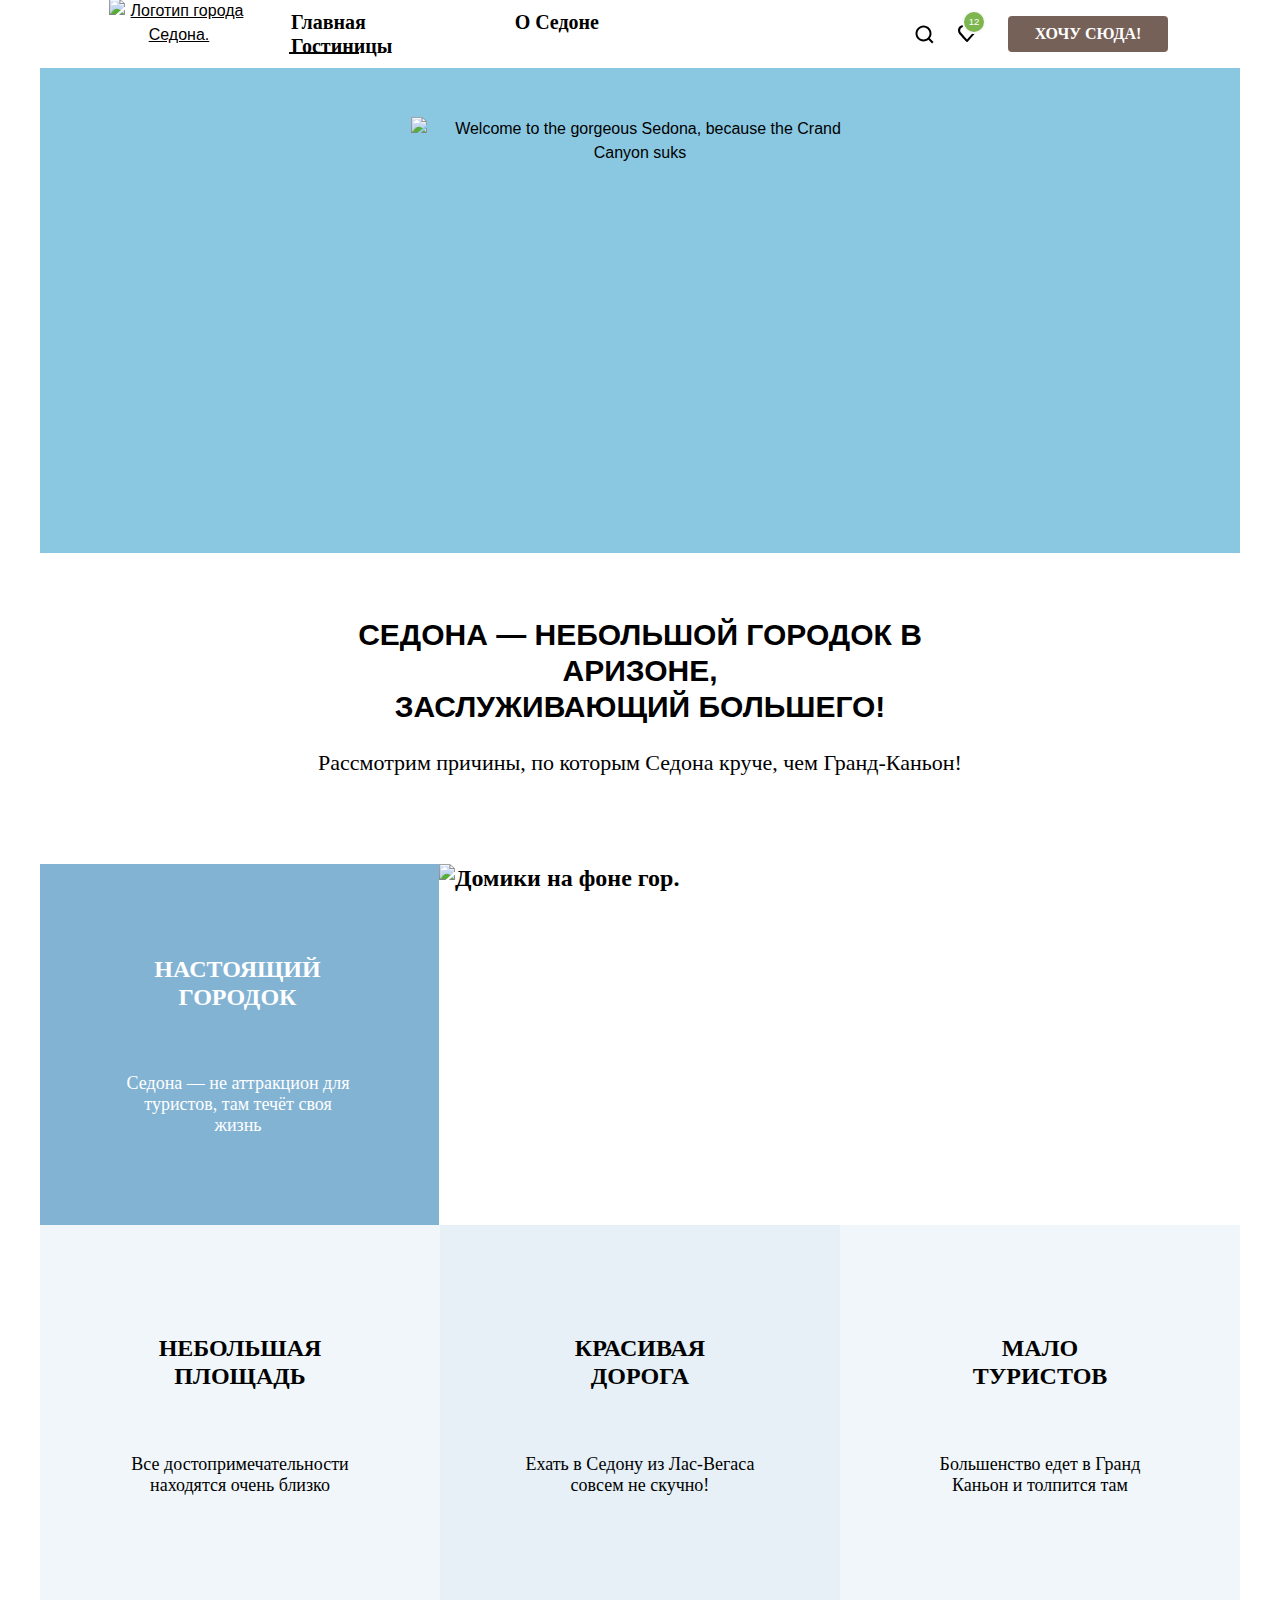
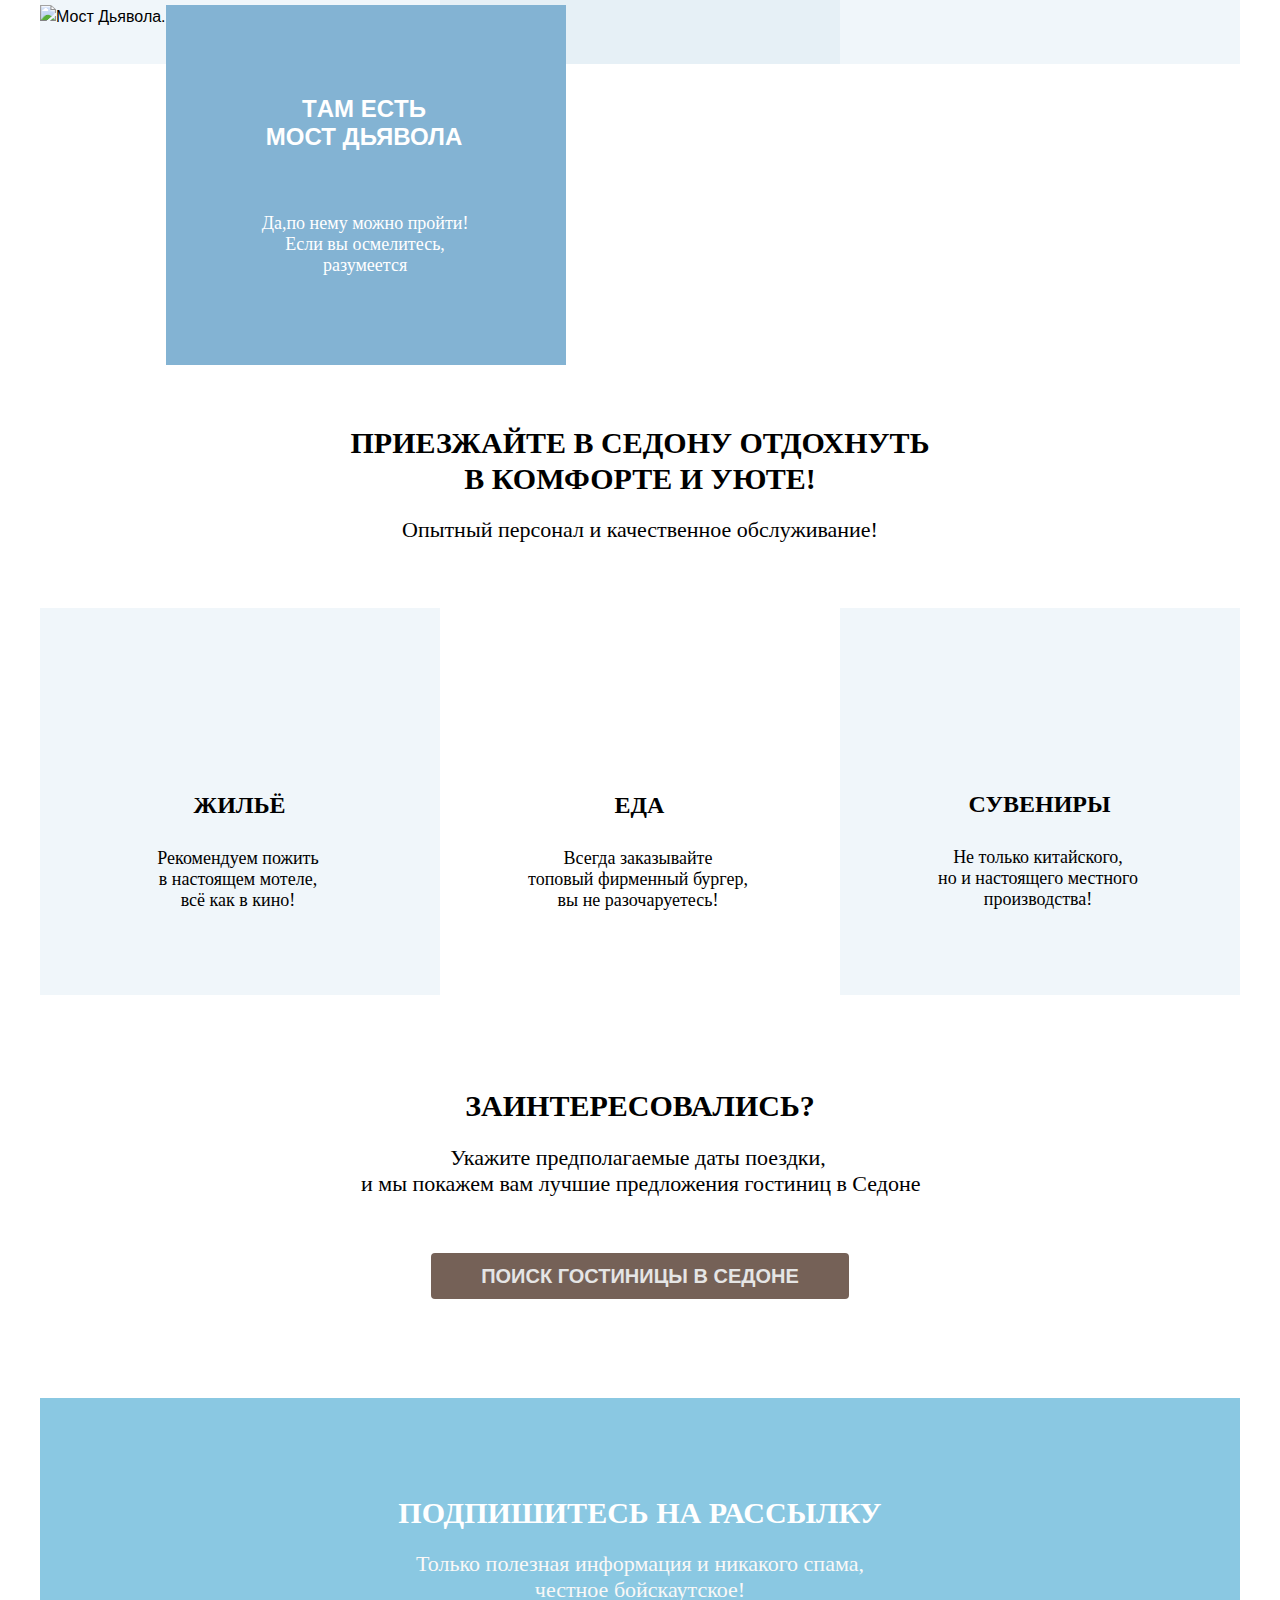
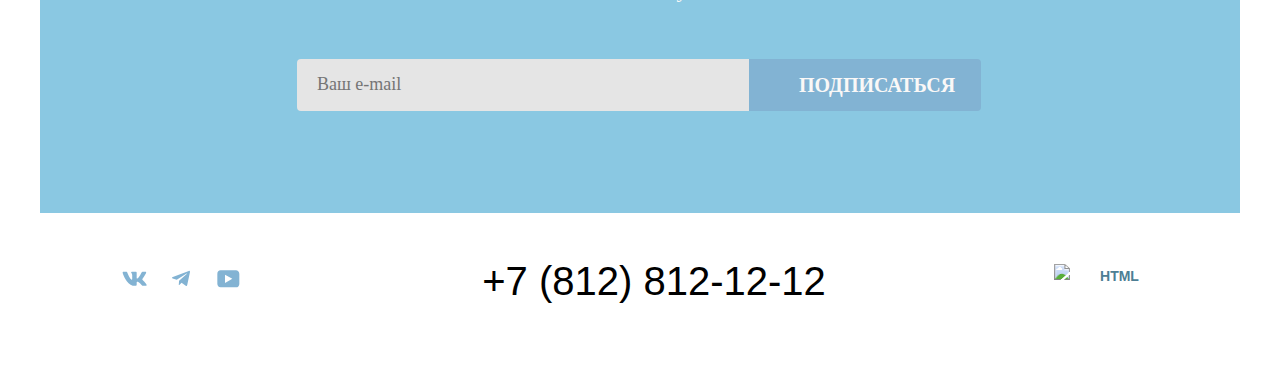
==== commit 7762abe6: "Task  10" ====
--- a/index.html
+++ b/index.html
@@ -80,7 +80,7 @@
            <div class="advantages-item-wide">
             <div class="advantages-item-wide-town advantages-item-town">
             <h3 class="advantages-title">НАСТОЯЩИЙ <br> ГОРОДОК</h3>
-            <p class="advantages-discription-s">Седона — не аттракцион для<br>туристов, там течёт своя<br> жизнь</p>
+            <p class="advantages-discription-i">Седона — не аттракцион для<br>туристов, там течёт своя<br> жизнь</p>
           </div>
           <div class="advantages-item-wide-photo">
             <img class="advantages-image" src="./images/photo-1.jpg" width="800" height="385" alt="Домики на фоне гор.">
@@ -116,7 +116,7 @@
             <img class="advantages-image" src="./images/photo-2.jpg" width="800" height="385" alt="Мост Дьявола.">
           </div>
             <div class="advantages-item-box advantages-item-box-photo">
-            <h3 class="advantages-title">ТAM ECTЬ<br> МОСТ ДЬЯВОЛА</h3>
+            <h3 class="advantages-title-i">ТAM ECTЬ<br> МОСТ ДЬЯВОЛА</h3>
             <p class="advantages-discription-s">Да,по нему можно пройти!<br> Если вы осмелитесь,<br>разумеется </p>
           </div>
         </div>
--- a/styles/styles.css
+++ b/styles/styles.css
@@ -67,7 +67,7 @@
   color: #ffffff;
   background-color: rgba(117, 97, 87, 1);
   width: 160px;
-  height: 36px;
+  min-height: 36px;
   text-align: center;
   text-transform: uppercase;
   margin-left: -35px;
@@ -98,7 +98,7 @@
 
   background-image: url("../images/view.svg");
   width: 48px;
-  height: 48px;
+  min-height: 48px;
   color: #000000;
   background-color: #ffffff;
   background-repeat: no-repeat;
@@ -127,7 +127,7 @@
 
   background-image: url("../images/view-1.svg");
   width: 48px;
-  height: 48px;
+  min-height: 48px;
   color: #000000;
   background-color: #ffffff;
   background-repeat: no-repeat;
@@ -138,14 +138,36 @@
 
   background-image: url("../images/view-2.svg");
   width: 48px;
-  height: 48px;
+  min-height: 48px;
   color: #000000;
   background-color: #ffffff;
   background-repeat: no-repeat;
   list-style-type: none;
 }
 .hotels-card-title{
-  margin-left: -89px;
+  margin-left: -87px;
+  margin-top: 12px;
+  margin-bottom: 15px;
+  font-size: 24px;
+  line-height: 28px;
+  color: black;
+  text-decoration: none;
+
+
+}
+.hotels-card-title-i{
+  margin-left: -134px;
+  margin-top: 10px;
+  margin-bottom: 16px;
+  font-size: 24px;
+  line-height: 28px;
+  color: black;
+  text-decoration: none;
+
+
+}
+.hotels-card-title-b{
+  margin-left: -157px;
   margin-top: 9px;
   margin-bottom: 16px;
   font-size: 24px;
@@ -155,28 +177,6 @@
 
 
 }
-.hotels-card-title-i{
-  margin-left: -138px;
-  margin-top: 10px;
-  margin-bottom: 16px;
-  font-size: 24px;
-  line-height: 28px;
-  color: black;
-  text-decoration: none;
-
-
-}
-.hotels-card-title-b{
-  margin-left: -160px;
-  margin-top: 10px;
-  margin-bottom: 16px;
-  font-size: 24px;
-  line-height: 28px;
-  color: black;
-  text-decoration: none;
-
-
-}
 
 
 .grid-container {
@@ -187,10 +187,10 @@
   gap: 117px;
   list-style-type: none;
   width: 1200px;
-  height: 49px;
-  margin-bottom: -8px;
-
-  margin-left: 77px;
+  min-height: 49px;
+  margin-bottom: -10px;
+margin-top: -179px;
+  margin-left: 74px;
 }
 
 
@@ -237,7 +237,7 @@
   display: flex;
   width: 1200px;
   align-items: center;
-  height: 100%;
+  min-height: 100%;
 }
 
 .navigation a {
@@ -245,7 +245,7 @@
   align-items: center;
   color: #000000;
   z-index: 2;
-  height: 100%;
+  min-height: 100%;
 }
 
 .navigation-list {
@@ -304,7 +304,7 @@
   left: 14px;
   width: 70px;
   bottom: -20px;
-  height: 2px;
+  min-height:  2px;
   background-color: #040404;
 
 }
@@ -361,7 +361,7 @@
 
 .logo {
   display: block;
-  margin: 0 auto;
+  margin: -1px;
   margin-left: 25px;
 }
 
@@ -377,8 +377,9 @@
 
 .main-container {
   flex-grow: 1;
-
-}
+  width: 1200px;
+  }
+
 
 .main-inner {
   color: #000000;
@@ -394,7 +395,7 @@
 
 .hero-welcome {
   width: 1200px;
-  height: 485px;
+  min-height: 485px;
   margin: 0 auto;
   background-image: url("../images/index-background.jpg");
   position: relative;
@@ -407,11 +408,11 @@
   width: 620px;
   text-align: center;
   margin: 0 auto;
-  padding-top: 41px;
+  padding-top: 38px;
   padding-bottom: 88px;
   line-height: 36px;
   font-size: 20px;
-
+margin-left: 290px;
 
 }
 
@@ -447,7 +448,7 @@
   position: relative;
   content: "";
   width: 100%;
-  height: 57px;
+  min-height: 57px;
   left: 83px;
   bottom: 94px;
   z-index: 1;
@@ -459,7 +460,7 @@
   position: relative;
   content: "";
   width: 100%;
-  height: 57px;
+  min-height: 57px;
   left: 87px;
   bottom: 93px;
   z-index: 1;
@@ -472,7 +473,7 @@
   position: relative;
   content: "";
   width: 100%;
-  height: 57px;
+  min-height: 57px;
   left: 87px;
   bottom: 93px;
   z-index: 1;
@@ -491,7 +492,7 @@
   position: relative;
   content: "";
   width: 100%;
-  height: 57px;
+  min-height: 57px;
   left: 87px;
   bottom: 115px;
   z-index: 1;
@@ -527,16 +528,31 @@
 .advantages-title{
 font-size: 24px;
 line-height: 28px;
-margin-bottom: 23px;
-    margin-left: 2px;
-
-}
+margin-bottom: 24px;
+    margin-left: 1px;
+
+}
+
+.advantages-title-i{
+  font-size: 24px;
+  line-height: 28px;
+  margin-bottom: 24px;
+      margin-left: -3px;
+
+  }
+
+
+
+
+
+
+
 .advantages-discription{
   font-size: 18px;
   line-height: 21px;
   font-family: "PT Sans";
   font-weight: 400;
-margin-top: 40px;
+margin-top: 19px;
   }
 
   .advantages-discription-s{
@@ -544,8 +560,23 @@
     line-height: 21px;
     font-family: "PT Sans";
     font-weight: 400;
-    margin-top: 40px;
+    margin-top: 38px;
+    margin-left: -1px;
     }
+
+    .advantages-discription-i{
+      font-size: 18px;
+      line-height: 21px;
+      font-family: "PT Sans";
+      font-weight: 400;
+      margin-top: 38px;
+      margin-left: 2px;
+      }
+
+
+
+
+
 
 
 
@@ -559,7 +590,7 @@
   margin: 0;
   padding: 0;
   margin-top:-6px;
-  height: 385px;
+  min-height: 385px;
 }
 
 .infrastructure-item-housing {
@@ -567,10 +598,10 @@
   background-position-x: 50%;
   background-position-y: 25%;
   width: 230px;
-  min-height: 223px;
+  min-height: 200px;
   text-align: center;
   background-repeat: no-repeat;
-  padding: 81px 85px;
+  padding: 66px 85px;
   list-style-type: none;
 }
 
@@ -579,12 +610,12 @@
   background-position-x: 50%;
   background-position-y: 25%;
   width: 230px;
-  min-height: 223px;
+  min-height: 200px;
   text-align: center;
   color: #000000;
   background-color: #ffffff;
   background-repeat: no-repeat;
-  padding: 81px 85px;
+  padding: 66px 85px;
   list-style-type: none;
 
 }
@@ -594,10 +625,10 @@
   background-position-x: 50%;
   background-position-y: 25%;
   width: 230px;
-  min-height: 223px;
+  min-height: 200px;
   text-align: center;
   background-repeat: no-repeat;
-  padding: 81px 85px;
+  padding: 66px 85px;
   list-style-type: none;
 
 }
@@ -613,11 +644,12 @@
 
 .infrastructure-title-meal,
 .infrastructure-title-housing {
-  padding-top: 76px;
+  padding-top: 93px;
   font-family: "PT Sans";
   font-weight: 700;
   line-height: 28px;
   font-size: 24px;
+  margin-left: -1px;
 }
 
 .infrastructure-title-gifts{
@@ -626,7 +658,8 @@
   font-weight: 700;
   line-height: 28px;
   font-size: 24px;
-  padding-top: 77px;
+  padding-top: 92px;
+  margin-left: -1px;
 }
 
 
@@ -649,13 +682,13 @@
   text-align: center;
   margin: 0;
   padding: 0;
-  height: 385px;
+  min-height: 385px;
 }
 
 
 .advantages-item {
   display: flex;
-  margin-top: -6px;
+  margin-top: -59px;
 
 }
 
@@ -685,7 +718,7 @@
 }
 
 .advantages-image {
-  height: 100%;
+  min-height: 100%;
 }
 
 
@@ -719,8 +752,8 @@
   width: 230px;
   min-height: 200px;
   justify-content: center;
-  padding-top: 68px;
-  padding-right: 87px;
+  padding-top: 66px;
+  padding-right: 85px;
   padding-left: 85px;
   padding-bottom: 14px;
 }
@@ -770,7 +803,7 @@
   line-height: 28px;
   text-transform: uppercase;
   width: 230px;
-  height: 77px;
+  min-height: 77px;
   align-self: center;
 margin-top: 17px;
 
@@ -789,8 +822,8 @@
   font-size: 18px;
   line-height: 21px;
    font-weight: 400;
-   padding-top: 6px;
-   margin-left: -2px;
+   padding-top: 5px;
+   margin-left: -4px;
 }
 
 .infrastructure-discription-i{
@@ -857,7 +890,7 @@
   line-height: 36px;
   font-weight: 700;
   font-family: "PT Sans";
-  margin-top: -2px;
+  margin-top: -3px;
 }
 
 .search-discription {
@@ -865,8 +898,8 @@
   line-height: 26px;
   font-weight: 400;
   font-family: "PT Sans";
-  margin-top: -3px;
-  margin-left: -6px;
+  margin-top: -4px;
+  margin-left: -4px;
 margin-bottom: 61px;
 
 }
@@ -912,7 +945,7 @@
 
 .following {
   width: 1200px;
-  height: 415px;
+  min-height: 415px;
   background-image: url("../images/mask group.jpg");
   background-repeat: repeat;
   text-align: center;
@@ -951,8 +984,8 @@
   font-weight: 700;
   font-family: "PT Sans";
   text-transform: capitalize;
-  padding-top: 126px;
-  margin-bottom: -1px;
+  padding-top: 128px;
+  margin-bottom: -2px;
 }
 
 .following-title-i{
@@ -961,7 +994,7 @@
   font-weight: 700;
   font-family: "PT Sans";
   text-transform: capitalize;
-  padding-top: 95px;
+  padding-top: 97px;
   margin-bottom: -2px;
   color: #ffffff;
 }
@@ -972,14 +1005,24 @@
 
 
 
-.hotels-card-discription,
+
 .hotels-card-price{
   font-size: 18px;
     line-height: 21px;
     font-weight: 400;
     margin-bottom: 5px;
-}
-
+
+    margin-right: -2px;
+}
+
+.hotels-card-discription{
+  font-size: 18px;
+    line-height: 21px;
+    font-weight: 400;
+    margin-bottom: 5px;
+    margin-left: 2px;
+
+}
 
 
 
@@ -1053,12 +1096,12 @@
   border: none;
   text-decoration: none;
   width: 191px;
-  height: 36px;
+  min-height: 36px;
   font-size: 15px;
   line-height: 20px;
   font-weight: 600;
-  margin-left: -43px;
-  margin-top: 32px;
+  margin-left: -45px;
+  margin-top: 33px;
   padding: 8px 50px;
 }
 
@@ -1092,12 +1135,12 @@
   border: none;
   text-decoration: none;
   width: 191px;
-  height: 36px;
-  margin-top: 30px;
+  min-height: 36px;
+  margin-top: 31px;
   font-size: 16px;
   line-height: 20px;
   font-weight: 700;
-  margin-left: -42px;
+  margin-left: -43px;
   font-family: "PT Sans";
 }
 
@@ -1139,13 +1182,13 @@
   border-radius: 4px;
   color: rgb(250, 248, 247);
   background-color: rgba(117, 97, 87, 1);
-  height: 18px;
-  width: 100px;
+  min-height: 18px;
+  width: 104px;
   text-align: center;
   text-transform: uppercase;
   align-items: center;
-  margin: 0;
-  padding: 8px 20px;
+  margin: 1px;
+  padding: 8px 19px;
 
 }
 
@@ -1179,11 +1222,11 @@
   border-radius: 4px;
   color: rgb(250, 248, 247);
   background-color: rgba(130, 179, 211, 1);
-  height: 20px;
+  min-height: 18px;
   text-align: center;
   text-transform: uppercase;
   margin: 0;
-  padding: 8px 20px;
+  padding: 9px 19px;
 }
 
 .favorites-button:hover,
@@ -1338,8 +1381,8 @@
 .page-footer-block-i {
   display: flex;
   width: 1060px;
-  height: 50px;
-  margin-top: 35px;
+  min-height: 50px;
+  margin-top: 6px;
   margin-bottom: 40px;
   justify-content: space-between;
   align-items: center;
@@ -1361,7 +1404,7 @@
   text-decoration: underline;
   text-transform: uppercase;
   margin: 0;
-  padding-top: 30px;
+  padding-top: 33px;
   list-style-type: none;
 }
 
@@ -1401,7 +1444,7 @@
 
 .footer-social-item {
   width: 56px;
-  height: 44px;
+  min-height: 44px;
   text-align: center;
   display: flex;
   align-items: center;
@@ -1442,7 +1485,7 @@
 .main-inner-header {
   background-image: url(../images/filters.jpeg);
   background-repeat: no-repeat;
-  height: 412px;
+  min-height: 412px;
   margin-bottom: 70px;
 }
 
@@ -1464,10 +1507,11 @@
 
 .rating-stars-two {
   display: block;
-  width: 199px;
+  width: 187px;
   height: 37px;
   background-image: url("../images/star-2.svg");
   background-repeat: no-repeat;
+  padding-left: 18px;
 }
 
 
@@ -1519,7 +1563,7 @@
   font-size: 60px;
   line-height: 78px;
 
-  padding-top: 33px;
+  padding-top: 34px;
   padding-left: 69px;
   color: #ffffff;
   margin: auto;
@@ -1541,7 +1585,7 @@
 
 .home-link {
   width: 12px;
-  height: 12px;
+  min-height: 12px;
   margin-left: 70px;
   margin-top: -3px;
   padding-left: 11px;
@@ -1651,7 +1695,7 @@
   display: flex;
   width: 1200px;
 
-  height: 412px;
+  min-height: 412px;
   justify-content: flex-start;
   margin-top: 44px;
 }
@@ -1838,7 +1882,7 @@
   flex-wrap: wrap;
   color: #000000;
   padding: 0;
- margin-left: 58px;
+ margin-left: 55px;
   list-style-type: none;
 }
 
@@ -1856,10 +1900,10 @@
 
 .rating {
   display: flex;
-  width: 180px;
+  width: 175px;
   justify-content: center;
   padding-top: 7px;
-  background-color: rgb(210, 204, 204);
+  padding-left: 5px;  background-color: rgb(210, 204, 204);
   border-radius: 4px;
 }
 
@@ -1867,8 +1911,8 @@
   display: flex;
   width: 300px;
   justify-content: flex-end;
-  padding-top: 15px;
-  margin-left: 2px;
+  padding-top: 16px;
+  margin-left: 1px;
 
 }
 
@@ -1881,7 +1925,7 @@
   display: flex;
   width: 300px;
   justify-content: space-between;
-  margin-bottom: 12px;
+  margin-bottom: 13px;
 }
 
 .favorites-button button {
@@ -1898,7 +1942,7 @@
   font-size: 30px;
   line-height: 36px;
   width: 1060px;
-  height: 49px;
+  min-height: 49px;
   margin-left: -6px;
     margin-top: -16px;
 }
@@ -1942,7 +1986,7 @@
 
 .range-bar {
   position: absolute;
-  height: 4px;
+  min-height: 4px;
   background-color: #f9f8f6;
   margin-left: 131px;
   margin-top: 7px;
@@ -1950,7 +1994,7 @@
 
 .range-bar-crey {
   position: absolute;
-  height: 4px;
+  min-height: 4px;
   background-color: #5a5a57;
   margin-left: 37px;
 }
@@ -1963,7 +2007,7 @@
 .range-toggle {
   position: absolute;
   width: 20px;
-  height: 20px;
+  min-height: 20px;
   background: #ffffff;
   border-radius: 5px;
 
@@ -2018,7 +2062,7 @@
   right: 164px;
   opacity: 30%;
   width: 20px;
-  height: 20px;
+  min-height: 20px;
  background-size:20px 20px;
   color: #3c3a3a;
 z-index: 999;
@@ -2031,7 +2075,7 @@
   right: 20px;
 position: absolute;
   width: 20px;
-  height: 20px;
+ min-height: 20px;
  background-size:20px 20px;
   color: #3e3b3b;
   z-index: 999;
@@ -2047,7 +2091,7 @@
 .range-wrapper-inputs {
   display: flex;
   justify-content: center;
-  height: 48px;
+  min-height: 48px;
   width: 288px;
   margin-left: 94px;
 }
@@ -2167,7 +2211,7 @@
   top: 2px;
   left: 0;
   width: 20px;
-  height: 19px;
+  min-height: 19px;
   border: 0 solid #f6f2f2;
   background-color: #ffffff;
   color: #ffffff;
@@ -2231,7 +2275,7 @@
   position: absolute;
   background-color: #ffffff;
   width: 20px;
-  height: 20px;
+ min-height: 20px;
   border-radius: 50%;
   margin-top: 3px;
 
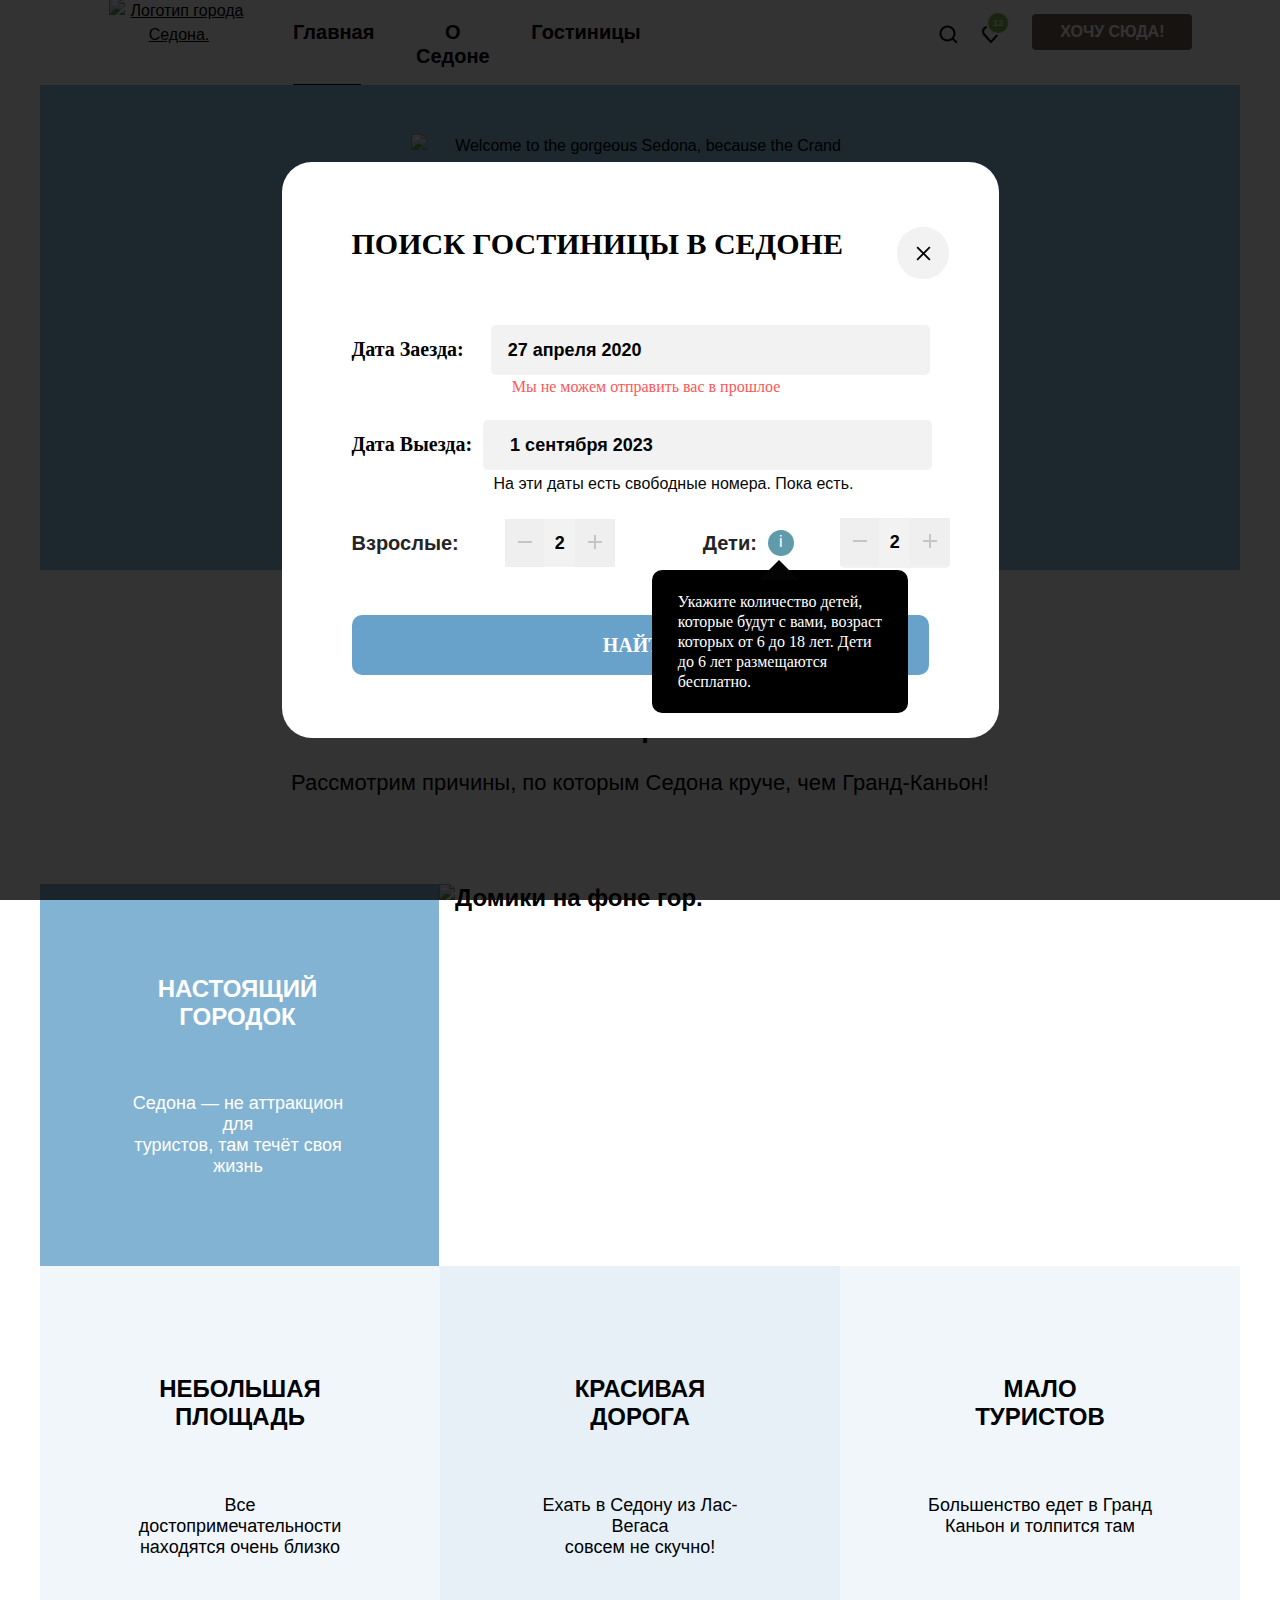
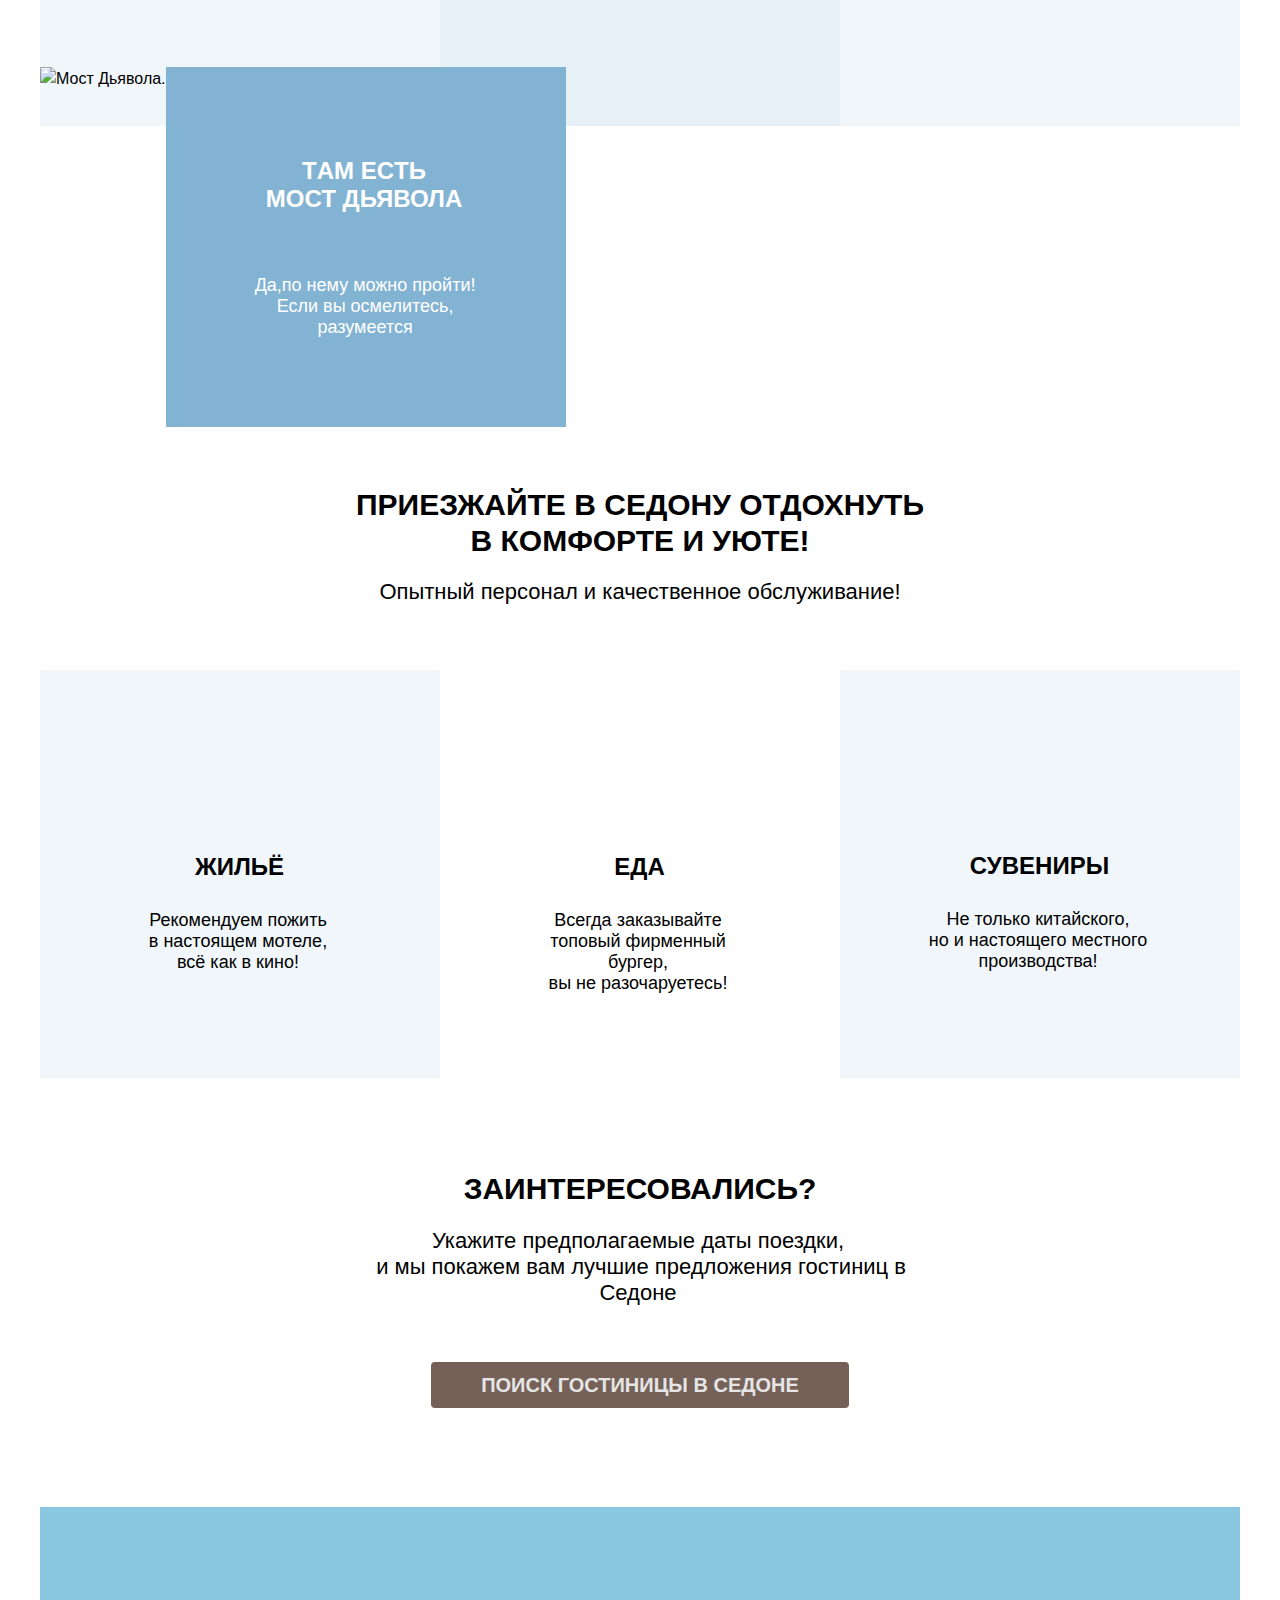
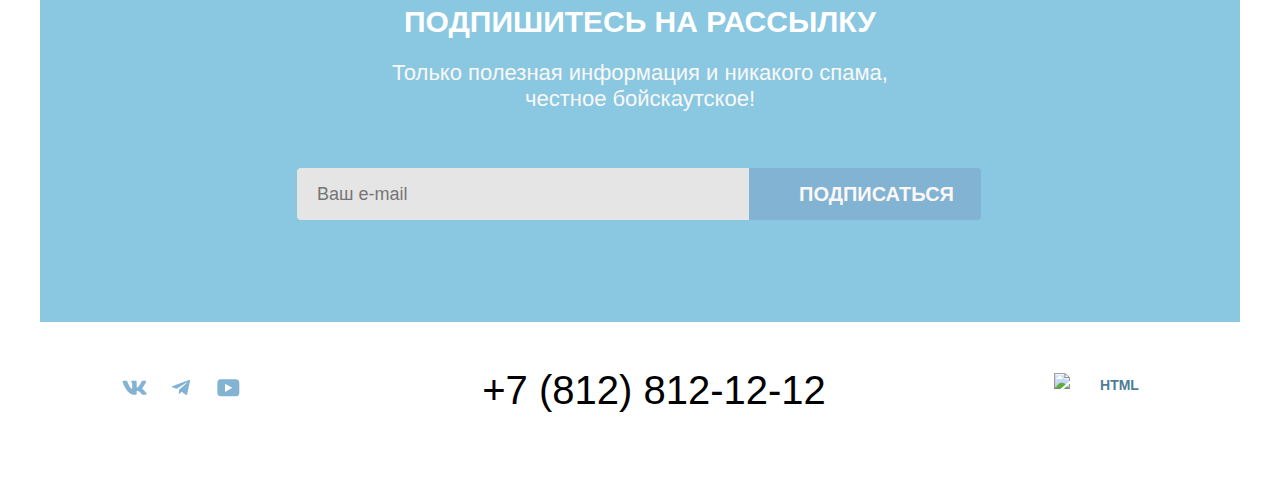
==== commit 2976d80e: "Task 10" ====
--- a/index.html
+++ b/index.html
@@ -5,8 +5,8 @@
     <meta charset="UTF-8">
     <title> SEDONA-Главная </title>
     <link rel="stylesheet" href="styles/styles.css">
-    <link rel="icon" href="favicon.ico">
-    <link rel="icon" type="image/png" href="./images/favicon.png">
+    <link rel="icon" href="favicon.ico"type="image/png" href="./images/favicon.png">
+
   </head>
 
   <body>
--- a/styles/styles.css
+++ b/styles/styles.css
@@ -67,14 +67,16 @@
   color: #ffffff;
   background-color: rgba(117, 97, 87, 1);
   width: 160px;
-  min-height: 36px;
-  text-align: center;
+ height: fit-content;
   text-transform: uppercase;
   margin-left: -35px;
   line-height: 20px;
   font-size: 16px;
-  font-family: "PT Sans";
-  font-weight: 700;
+  font-family: "PT Sans", sans-serif;
+  font-weight: 700;
+  margin-top: 14px;
+  margin-bottom: 18px;
+  min-height: 36px;
 }
 
 .navigation-button:focus,
@@ -144,9 +146,17 @@
   background-repeat: no-repeat;
   list-style-type: none;
 }
+.hotels-container {
+  margin-left: 67px;
+  min-width: 1060px;
+  justify-content: flex-start;
+  list-style-type: none;
+  margin-top: 47px;
+}
+
 .hotels-card-title{
-  margin-left: -87px;
-  margin-top: 12px;
+  margin-left: -88px;
+  margin-top: 10px;
   margin-bottom: 15px;
   font-size: 24px;
   line-height: 28px;
@@ -189,7 +199,7 @@
   width: 1200px;
   min-height: 49px;
   margin-bottom: -10px;
-margin-top: -179px;
+
   margin-left: 74px;
 }
 
@@ -236,16 +246,16 @@
 .navigation {
   display: flex;
   width: 1200px;
-  align-items: center;
-  min-height: 100%;
+
+
 }
 
 .navigation a {
   display: flex;
-  align-items: center;
+
   color: #000000;
   z-index: 2;
-  min-height: 100%;
+
 }
 
 .navigation-list {
@@ -255,11 +265,11 @@
   padding: 0;
   justify-content: space-between;
   list-style-type: none;
-  width: 340px;
-  align-items: center;
+  min-width: 340px;
+margin-left: 2px;
   line-height: 24px;
   font-size: 20px;
-  font-family: "PT Sans";
+  font-family: "PT Sans Narrow", sans-serif;
   font-weight: 700;
 }
 
@@ -268,6 +278,7 @@
   text-decoration: none;
   font-weight: 700px;
   text-align: center;
+  padding: 20px 16px;
 }
 
 
@@ -286,8 +297,9 @@
 
 
 .navigation-item {
-  padding: 0 16px;
+
   position: relative;
+  max-width: 125px;
 }
 
 .navigation-bloсk-link-i {
@@ -301,9 +313,9 @@
 
   content: "";
   position: absolute;
-  left: 14px;
-  width: 70px;
-  bottom: -20px;
+  left: 16px;
+  width: 68px;
+  bottom: 2px;
   min-height:  2px;
   background-color: #040404;
 
@@ -314,8 +326,8 @@
   position: absolute;
   left: 14px;
   width: 92px;
-  bottom: -22px;
-  height: 2px;
+  bottom: 0;
+  min-height: 2px;
   background-color: #040404;
 
 }
@@ -331,14 +343,15 @@
   display: flex;
   flex-wrap: wrap;
   justify-content: flex-end;
-  margin-left: 120px;
+  margin-left: 119px;
+  margin-top:25px;
   list-style-type: none;
 }
 
 .notification-badge {
   display: inline-block;
   width: 20px;
-  height: 20px;
+  min-height: 20px;
   line-height: 20px;
   text-align: center;
   border-radius: 50%;
@@ -350,11 +363,7 @@
   position: absolute;
   top: -14px;
   left: 3px;
-
-
-
-
-
+  height:fit-content;
 }
 
 
@@ -372,8 +381,6 @@
   transform: translateX(-50%);
 
 }
-
-
 
 .main-container {
   flex-grow: 1;
@@ -401,14 +408,14 @@
   position: relative;
   background-repeat: no-repeat;
   background-color: #8ac8e2;
-  margin-bottom: 1px;
+  margin-top: -3px;
 }
 
 .hero-welcome-tittle {
   width: 620px;
   text-align: center;
   margin: 0 auto;
-  padding-top: 38px;
+  padding-top: 42px;
   padding-bottom: 88px;
   line-height: 36px;
   font-size: 20px;
@@ -417,7 +424,7 @@
 }
 
 .home {
-  font-family: "PT Sans";
+  font-family: "PT Sans", sans-serif;
   font-size: 22px;
   font-weight: 400;
   line-height: 26px;
@@ -505,7 +512,7 @@
   position: relative;
   content: "";
   width: 100%;
-  height: 57px;
+  min-height: 57px;
   left: 87px;
   bottom: 113px;
   z-index: 1;
@@ -513,13 +520,6 @@
   background-repeat: no-repeat;
 }
 
-
-
-
-
-
-
-
 #icon-clock-view {
   transform: translate(-66px, -1px);
 
@@ -541,16 +541,10 @@
 
   }
 
-
-
-
-
-
-
 .advantages-discription{
   font-size: 18px;
   line-height: 21px;
-  font-family: "PT Sans";
+  font-family: "PT Sans", sans-serif;
   font-weight: 400;
 margin-top: 19px;
   }
@@ -558,7 +552,7 @@
   .advantages-discription-s{
     font-size: 18px;
     line-height: 21px;
-    font-family: "PT Sans";
+    font-family: "PT Sans", sans-serif;
     font-weight: 400;
     margin-top: 38px;
     margin-left: -1px;
@@ -567,18 +561,11 @@
     .advantages-discription-i{
       font-size: 18px;
       line-height: 21px;
-      font-family: "PT Sans";
+      font-family: "PT Sans", sans-serif;
       font-weight: 400;
       margin-top: 38px;
       margin-left: 2px;
       }
-
-
-
-
-
-
-
 
 
 .infrastructure-list {
@@ -645,7 +632,7 @@
 .infrastructure-title-meal,
 .infrastructure-title-housing {
   padding-top: 93px;
-  font-family: "PT Sans";
+  font-family: "PT Sans", sans-serif;
   font-weight: 700;
   line-height: 28px;
   font-size: 24px;
@@ -654,7 +641,7 @@
 
 .infrastructure-title-gifts{
 
-  font-family: "PT Sans";
+  font-family: "PT Sans", sans-serif;
   font-weight: 700;
   line-height: 28px;
   font-size: 24px;
@@ -669,8 +656,7 @@
 
   display: flex;
   text-align: center;
-
-  font-family: "PT Sans";
+  font-family: "PT Sans", sans-serif;
   font-weight: 700;
   line-height: 28px;
   font-size: 24px;
@@ -759,16 +745,6 @@
 }
 
 
-
-
-
-
-
-
-
-
-
-
 .advantages-item-square,
 .advantages-item-tourist {
 
@@ -798,7 +774,7 @@
 
 .advantages-title-block {
 
-  font-family: "PT Sans";
+  font-family: "PT Sans", sans-serif;
   font-size: 24px;
   line-height: 28px;
   text-transform: uppercase;
@@ -811,14 +787,14 @@
 
 .infrastructures-title{
 
-  font-family: "PT Sans";
+  font-family: "PT Sans", sans-serif;
   font-size: 30px;
   line-height: 36px;
    font-weight: 700;
 }
 .infrastructure-discription{
 
-  font-family: "PT Sans";
+  font-family: "PT Sans", sans-serif;
   font-size: 18px;
   line-height: 21px;
    font-weight: 400;
@@ -828,7 +804,7 @@
 
 .infrastructure-discription-i{
 
-  font-family: "PT Sans";
+  font-family: "PT Sans", sans-serif;
   font-size: 22px;
   line-height: 26px;
    font-weight: 400;
@@ -837,8 +813,7 @@
 }
 
 .following-descrition{
-
-  font-family: "PT Sans";
+  font-family: "PT Sans", sans-serif;
   font-size: 22px;
   line-height: 26px;
    font-weight: 400;
@@ -846,7 +821,7 @@
 
 .following-descrition-i{
 
-  font-family: "PT Sans";
+  font-family: "PT Sans", sans-serif;
   font-size: 22px;
   line-height: 26px;
    font-weight: 400;
@@ -854,14 +829,9 @@
 }
 
 
-
-
-
-
-
 #user-email{
 
-  font-family: "PT Sans";
+  font-family: "PT Sans", sans-serif;
   font-size: 18px;
   line-height: 24px;
    font-weight: 400;
@@ -870,9 +840,6 @@
 
 
 
-
-
-
 .search-wrapper {
   width: 592px;
   margin: 0 auto;
@@ -889,7 +856,7 @@
   font-size: 30px;
   line-height: 36px;
   font-weight: 700;
-  font-family: "PT Sans";
+  font-family: "PT Sans", sans-serif;
   margin-top: -3px;
 }
 
@@ -897,7 +864,7 @@
   font-size: 22px;
   line-height: 26px;
   font-weight: 400;
-  font-family: "PT Sans";
+  font-family: "PT Sans", sans-serif;
   margin-top: -4px;
   margin-left: -4px;
 margin-bottom: 61px;
@@ -956,7 +923,7 @@
 }
 .following-i{
   width: 1200px;
-  height: 415px;
+  min-height: 415px;
 
   background-repeat: repeat;
   text-align: center;
@@ -969,20 +936,11 @@
 text-decoration: none;
 
 }
-
-
-
-
-
-
-
-
-
 .following-title {
   font-size: 30px;
   line-height: 36px;
   font-weight: 700;
-  font-family: "PT Sans";
+  font-family: "PT Sans", sans-serif;
   text-transform: capitalize;
   padding-top: 128px;
   margin-bottom: -2px;
@@ -992,19 +950,12 @@
   font-size: 30px;
   line-height: 36px;
   font-weight: 700;
-  font-family: "PT Sans";
+  font-family: "PT Sans", sans-serif;
   text-transform: capitalize;
   padding-top: 97px;
   margin-bottom: -2px;
   color: #ffffff;
 }
-
-
-
-
-
-
-
 
 .hotels-card-price{
   font-size: 18px;
@@ -1012,7 +963,7 @@
     font-weight: 400;
     margin-bottom: 5px;
 
-    margin-right: -2px;
+    margin-right: -23px;
 }
 
 .hotels-card-discription{
@@ -1020,21 +971,11 @@
     line-height: 21px;
     font-weight: 400;
     margin-bottom: 5px;
-    margin-left: 2px;
-
-}
-
-
-
-
-
-
-
-
-
-
+    margin-left: 23px;
+
+}
 .feedback {
-  height: 52px;
+  max-height: 52px;
   justify-content: center;
   display: flex;
   text-align: center;
@@ -1044,7 +985,6 @@
   text-transform: uppercase;
   margin-top: 56px;
   margin-left: -2px;
-
 
 }
 
@@ -1060,10 +1000,10 @@
   padding: 8px 50px;
   text-decoration: none;
   width: 232px;
-  height: 100%;
   float: right;
-  font-family: "PT Sans";
+  font-family: "PT Sans", sans-serif;
   border-radius: 0 4px 4px 0;
+  height: fit-content;
 }
 
 .button-submit:disabled {
@@ -1100,9 +1040,10 @@
   font-size: 15px;
   line-height: 20px;
   font-weight: 600;
-  margin-left: -45px;
+  margin-left: -44px;
   margin-top: 33px;
   padding: 8px 50px;
+  height: fit-content;
 }
 
 .button-hover:focus,
@@ -1142,11 +1083,8 @@
   font-weight: 700;
   margin-left: -43px;
   font-family: "PT Sans";
-}
-
-
-
-
+  height: fit-content;
+}
 
 .button-all:hover,
 .button-all:focus {
@@ -1187,8 +1125,8 @@
   text-align: center;
   text-transform: uppercase;
   align-items: center;
-  margin: 1px;
-  padding: 8px 19px;
+  margin-left: 23px;
+  padding: 8px 17px;
 
 }
 
@@ -1217,7 +1155,7 @@
 
 
 .favorites-button {
-
+  height: fit-content;
   border: none;
   border-radius: 4px;
   color: rgb(250, 248, 247);
@@ -1225,8 +1163,9 @@
   min-height: 18px;
   text-align: center;
   text-transform: uppercase;
-  margin: 0;
-  padding: 9px 19px;
+  margin-right: 16px;
+  padding: 8px 20px;
+  min-width: 104px;
 }
 
 .favorites-button:hover,
@@ -1256,11 +1195,13 @@
   border-radius: 4px;
   color: #ffffff;
   background-color: rgba(125, 181, 79, 1);
-  height: 18px;
+  min-height: 18px;
   text-align: center;
   text-transform: uppercase;
   margin: 0;
-  padding: 8px 18px;
+  padding: 8px 20px;
+  min-width: 104px;
+  margin-right: 16px;
 
 }
 
@@ -1285,18 +1226,17 @@
 }
 
 .following-from-name {
-  height: 100%;
+  min-height: 100%;
   width: 452px;
 
 
 }
 
 .following-from-name input {
-  border-block-width: 0;
-  height: 100%;
+
+  min-height: 100%;
   width: 452px;
   gap: 260px;
-  padding: 0;
   color: #060606;
   background-color: #e5e5e5;
   border-style: none;
@@ -1304,7 +1244,7 @@
 }
 
 .user-email {
-  height: 52px;
+  max-height: 52px;
 
 }
 
@@ -1345,7 +1285,7 @@
 }
 
 input.range-input-min {
-  font-family: "PT Sans";
+  font-family: "PT Sans", sans-serif;
   font-size: 18px;
   line-height: 24px;
    font-weight: 400;
@@ -1354,7 +1294,7 @@
   }
 
   input.range-input-max {
-    font-family: "PT Sans";
+    font-family: "PT Sans", sans-serif;
     font-size: 18px;
     line-height: 24px;
      font-weight: 400;
@@ -1362,15 +1302,10 @@
    border-radius: 0 4px 4px 0;
     }
 
-
-
-
-
-
 .page-footer-block {
   display: flex;
   width: 1060px;
-  height: 50px;
+  min-height: 50px;
   margin-top: 65px;
   margin-bottom: 40px;
   justify-content: space-between;
@@ -1387,15 +1322,6 @@
   justify-content: space-between;
   align-items: center;
 }
-
-
-
-
-
-
-
-
-
 
 .footer-social {
   font-family: "PT Sans", sans-serif;
@@ -1485,14 +1411,16 @@
 .main-inner-header {
   background-image: url(../images/filters.jpeg);
   background-repeat: no-repeat;
+height: fit-content;
+  margin-bottom: 70px;
+  background-size: cover;
   min-height: 412px;
-  margin-bottom: 70px;
 }
 
 .rating-stars-four {
   display: block;
   width: 203px;
-  height: 37px;
+  min-height: 37px;
   background-image: url("../images/star-4.svg");
   background-repeat: no-repeat;
 }
@@ -1500,7 +1428,7 @@
 .rating-stars-three {
   display: block;
   width: 202px;
-  height: 37px;
+  min-height: 37px;
   background-image: url("../images/star-3.svg");
   background-repeat: no-repeat;
 }
@@ -1508,7 +1436,7 @@
 .rating-stars-two {
   display: block;
   width: 187px;
-  height: 37px;
+  min-height: 37px;
   background-image: url("../images/star-2.svg");
   background-repeat: no-repeat;
   padding-left: 18px;
@@ -1592,6 +1520,7 @@
   background-image: url("../images/vectorhome.svg");
   background-size: contain;
   background-repeat: no-repeat;
+  height: fit-content;
 
 }
 
@@ -1601,6 +1530,8 @@
   background-image: url("../images/arrow.svg");
   background-size: contain;
   background-repeat: no-repeat;
+
+
 }
 
 .breadcrumbs-link {
@@ -1626,11 +1557,11 @@
   text-decoration: none;
   display: flex;
   flex-direction: column;
-  align-items: flex-start;
+
   font-size: 20px;
   line-height: 24px;
   font-weight: 700;
-  margin-left: 16px;
+  margin-left: 11px;
 
 }
 .hotels-filter-title-h{
@@ -1638,11 +1569,11 @@
   text-decoration: none;
   display: flex;
   flex-direction: column;
-  align-items: flex-start;
+
   font-size: 20px;
   line-height: 24px;
   font-weight: 700;
-  margin-left: -11px;
+  margin-left: -18px;
 
 }
 
@@ -1651,23 +1582,12 @@
   text-decoration: none;
   display: flex;
   flex-direction: column;
-  align-items: flex-start;
-  font-size: 20px;
+   font-size: 20px;
   line-height: 24px;
   font-weight: 700;
-  margin-left: -39px;
+  margin-left: -45px;
 margin-bottom: 26px;
 }
-
-
-
-
-
-
-
-
-
-
 
 .hotels-filter-list {
   color: #ffffff;
@@ -1684,18 +1604,14 @@
   list-style-type: none;
   display: flex;
   flex-direction: column;
-  align-items: flex-start;
+
   gap: 14px;
 }
 
-
-
-
 .hotels-products {
   display: flex;
   width: 1200px;
 
-  min-height: 412px;
   justify-content: flex-start;
   margin-top: 44px;
 }
@@ -1738,7 +1654,7 @@
   padding: 0;
   list-style-type: none;
   margin-left: 54px;
-  margin-top: 50px;
+  margin-top: 41px;
 
 }
 
@@ -1751,20 +1667,20 @@
   background-color: rgba(130, 179, 211, 1);
   color: #ffffff;
   width: 60px;
-  height: 60px;
+  min-height: 60px;
   text-decoration: none;
   padding: 17px 24.3px;
   box-sizing: border-box;
   line-height: 36px;
   font-weight: 700;
 border-radius: 4px;
-
+height: fit-content;
 }
 .pagination-link-i {
 
   color: #050505;
   width: 60px;
-  height: 60px;
+  min-height: 60px;
   text-decoration: none;
   padding: 17px 23.3px;
   box-sizing: border-box;
@@ -1772,7 +1688,7 @@
   font-size: 22px;
   font-weight: 700;
 border-radius: 4px;
-
+height: fit-content;
 
 }
 
@@ -1781,7 +1697,7 @@
   background-color: rgba(130, 179, 211, 1);
   color: #ffffff;
   width: 60px;
-  height: 60px;
+  min-height: 60px;
   text-decoration: none;
   padding: 16px 18.3px;
   box-sizing: border-box;
@@ -1789,15 +1705,23 @@
   font-weight: 700;
 border-radius: 4px;
 margin-left: -4px;
-}
-
-
-
-
-
-
-
-
+height: fit-content;
+}
+
+.hotels-container::after{
+
+position: absolute;
+  content: "";
+  min-width: 1060px;
+border: 1px;
+  left: 70px;
+    z-index: 999;
+  background-image: url("../images/divider.svg");
+  background-color:  rgba(230, 230, 230, 1);
+  background-repeat: no-repeat;
+  min-height: 2px;
+  margin-top: 15px;
+}
 
 /*наведение курсора*/
 .pagination-link:hover {
@@ -1837,7 +1761,7 @@
 
 .sorting-container {
   width: 292px;
-  height: 49px;
+ min-height: 49px;
   color: #060606;
   margin-left: 77px;
   margin-top: -23px;
@@ -1869,9 +1793,9 @@
 }
 
 .hotels-item {
-  border: 1px #e6e6e6 solid;
-  padding: 29px;
-  background-color: #ffffff
+  min-width: 340px;
+min-height: 438px;
+ background-color: #ffffff
 
 }
 
@@ -1882,8 +1806,10 @@
   flex-wrap: wrap;
   color: #000000;
   padding: 0;
- margin-left: 55px;
+
   list-style-type: none;
+  gap: 20px;
+
 }
 
 .hotels-list img {
@@ -1894,7 +1820,7 @@
 .hotels-card-choice {
   display: flex;
   width: 300px;
-  height: 36px;
+  min-height: 36px;
   justify-content: space-between;
 }
 
@@ -1902,8 +1828,9 @@
   display: flex;
   width: 175px;
   justify-content: center;
-  padding-top: 7px;
-  padding-left: 5px;  background-color: rgb(210, 204, 204);
+  padding-top: 8px;
+
+  background-color: rgb(210, 204, 204);
   border-radius: 4px;
 }
 
@@ -1912,12 +1839,9 @@
   width: 300px;
   justify-content: flex-end;
   padding-top: 16px;
-  margin-left: 1px;
-
-}
-
-
-
+  margin-left: 22px;
+
+}
 
 
 
@@ -1941,10 +1865,11 @@
   font-weight: 700;
   font-size: 30px;
   line-height: 36px;
-  width: 1060px;
+  max-width: 1060px;
   min-height: 49px;
   margin-left: -6px;
     margin-top: -16px;
+
 }
 
 
@@ -1958,15 +1883,13 @@
 }
 
 .hotels-filter-group {
-  padding-left: 40px;
+  margin-left: 40px;
   border: none;
 }
 .hotels-filter-group-c {
-  padding-left: 40px;
+  margin-left: 40px;
   border: none;
 }
-
-
 
 /*
 .range {
@@ -1977,11 +1900,11 @@
 
 .range-scale {
   position: absolute;
-  height: 4px;
-  margin-top: 38px;
+  min-height: 4px;
+  margin-top: 36px;
   background-color: #fefcfc;
   border-radius: 2px;
-  margin-left: -37px;
+  margin-left: -45px;
 }
 
 .range-bar {
@@ -2052,7 +1975,7 @@
 padding-left: 21px;
 border: none;
 width: 122px;
-height: 48px;
+min-height: 48px;
 
 }
 .range-input-lable-min {
@@ -2082,7 +2005,7 @@
 }
 
 .range-box {
-  height: 4px;
+  min-height: 4px;
   position: absolute;
   top: 93px;
   width: 287px;
@@ -2093,15 +2016,8 @@
   justify-content: center;
   min-height: 48px;
   width: 288px;
-  margin-left: 94px;
-}
-
-
-
-
-
-
-
+  margin-left: 85px;
+}
 /*
 .range-input-max {
   width: 139px;
@@ -2167,42 +2083,35 @@
   line-height: 23px;
   font-size: 18px;
   font-weight: 400;
-  margin-left: 27px;
-
+  margin-left: 18px;
+  max-width: 100px;
     margin-top: -19px;
 }
 
 .control-i {
   position: relative;
   display: block;
+  padding-left: 38px;
+  line-height: 23px;
+  font-size: 18px;
+  font-weight: 400;
+  margin-left: 17px;
+  margin-bottom: 11px;
+  max-width: 100px;
+}
+
+.control-b {
+  position: relative;
+  display: flex;
   padding-left: 36px;
   line-height: 23px;
   font-size: 18px;
   font-weight: 400;
-  margin-left: 26px;
-  margin-bottom: 11px;
-}
-
-.control-b {
-  position: relative;
-  display: flex;
-  padding-left: 36px;
-  line-height: 23px;
-  font-size: 18px;
-  font-weight: 400;
-  margin-left: 26px;
+  margin-left: 18px;
     margin-bottom: 19px;
     margin-top: 11px;
-}
-
-
-
-
-
-
-
-
-
+    max-width: 100px;
+}
 
 
 /*Mark  */
@@ -2233,7 +2142,7 @@
   top: 7px;
   left: 2px;
   width: 12px;
-  height: 2px;
+  min-height: 2px;
   background-color: #f9f7f7;
   content: "";
 
@@ -2247,7 +2156,7 @@
   left: 3px;
   top: 4px;
   width: 10px;
-  height: 5px;
+  min-height: 5px;
   border-radius: 1px;
   border-left: 4px solid #21647b;
   border-bottom: 4px solid #21647b;
@@ -2265,9 +2174,10 @@
   position: absolute;
   background-color: #ffffff;
   width: 20px;
-  height: 20px;
+  min-height: 20px;
   border-radius: 50%;
   margin-top: 1px;
+  max-width: 100px;
 
 }
 .control-mark-radio {
@@ -2278,7 +2188,7 @@
  min-height: 20px;
   border-radius: 50%;
   margin-top: 3px;
-
+max-width: 100px;
 }
 
 .control-mark-radio-b {
@@ -2286,60 +2196,41 @@
   position: absolute;
   background-color: #ffffff;
   width: 20px;
-  height: 20px;
+  min-height: 20px;
   border-radius: 50%;
   margin-top: -1px;
-
-}
-
-
-
-
-
+  max-width: 100px;
+
+}
 
 .control-radio-b {
-  margin-left: 19px;
+  margin-left: 4px;
   position: relative;
-  line-height: 23px;
   font-size: 18px;
 
 }
 .control-radio-i {
   position: relative;
     display: flex;
-    line-height: 23px;
+
     font-size: 18px;
     font-weight: 400;
-    margin-left: 18px;
+    margin-left: 4px;
     margin-bottom: 27px;
-    margin-top: 11px;
-
-}
-
-
-
-
-
-
-
-
-
-
-
-
-
+    margin-top: 9px;
+
+}
 
 
 .control-radio {
   position: relative;
     display: flex;
 
-    line-height: 23px;
     font-size: 18px;
     font-weight: 400;
-    margin-left: 18px;
+    margin-left: 4px;
     margin-bottom: -40px;
-    margin-top: -26px;
+    margin-top: -25px;
 }
 
 .control-input[type="radio"]:checked + .control-mark-radio::before {
@@ -2347,7 +2238,7 @@
   top: 5px;
   left: 5px;
   width: 10px;
-  height: 10px;
+  min-height: 10px;
   border-radius: 50%;
   background-color: #4d7e94;
   content: "";
@@ -2415,14 +2306,6 @@
   fill: #E6E6E6;
 }
 
-.modal-close-button:active svg path {
-  fill: rgba(0, 0, 0, .3);
-}
-
-.modal-close-button:hover {
-  background-color: rgb(99, 34, 34);
-  cursor: pointer;
-}
 
 .modal-close-button:focus {
   background-color: rgba(242, 242, 242, 1);
@@ -2490,7 +2373,7 @@
 
 .form-message-available {
   color: rgb(7, 7, 7);
-  font-family: "PT Sans";
+  font-family: "PT Sans", sans-serif;
   margin-left: 67px;
 
   font-size: 16px;
@@ -2637,7 +2520,7 @@
   font-weight: 700;
   border: none;
   background-color: rgba(242, 242, 242, 1);
-  font-family: "PT Sans";
+  font-family: "PT Sans", sans-serif;
   height: 48px;
   width: 420px;
   margin-left: 22px;
@@ -2653,7 +2536,7 @@
   font-weight: 700;
   border: none;
   background-color: rgba(242, 242, 242, 1);
-  font-family: "PT Sans";
+  font-family: "PT Sans", sans-serif;
   height: 48px;
   width: 420px;
   margin-left: 6px;
@@ -2695,22 +2578,15 @@
 }
 
 
-
-
-
-
-
-
 #adults {
   width: 31px;
 
   height: 48px;
   border: none;
-
   background-color: rgba(242, 242, 242, 1);
   font-weight: 700;
   font-size: 18px;
-  font-family: 'PT SANS';
+  font-family: "PT Sans", sans-serif;
   text-align: center;
   text-transform: uppercase;
   padding: 0;
@@ -2726,7 +2602,7 @@
   margin: 0;
   background-color: rgba(242, 242, 242, 1);
   font-weight: 700;
-  font-family: 'PT SANS';
+  font-family: "PT Sans", sans-serif;
   text-align: center;
   text-transform: uppercase;
 }
@@ -2740,7 +2616,7 @@
   font-weight: 700;
   font-size: 20px;
   line-height: 24px;
-  font-family: 'PT SANS';
+  font-family: "PT Sans", sans-serif;
   border-radius: 5px;
   border: none;
   margin-top: 37px;
@@ -2754,27 +2630,13 @@
   font-weight: 700;
   font-size: 20px;
   line-height: 24px;
-  font-family: 'PT SANS';
+  font-family: "PT Sans", sans-serif;
   border-radius: 5px;
   border: none;
   margin-left: 88px;
   margin-top: 36px;
   padding: 0;
 }
-
-
-
-
-
-
-
-
-
-
-
-
-
-
 .field-group-uzer-i {
   display: flex;
   position: relative;
@@ -2782,7 +2644,7 @@
   font-weight: 700;
   font-size: 20px;
   line-height: 24px;
-  font-family: 'PT SANS';
+  font-family: "PT Sans", sans-serif;
   width: 110px;
   margin: 0;
   padding: 0;
@@ -2795,17 +2657,11 @@
   font-weight: 700;
   font-size: 20px;
   line-height: 24px;
-  font-family: 'PT SANS';
+  font-family: "PT Sans", sans-serif;
   width: 110px;
   margin: 0;
   padding: 0;
 }
-
-
-
-
-
-
 
 
 .informational text {
@@ -2841,10 +2697,6 @@
   background: #000000;
 
 }
-
-
-
-
 
 .text_center {
   text-align: left;
@@ -2914,6 +2766,6 @@
 }
 
 
-.modal-container-close {
+/* .modal-container-close {
   display: none;
 }
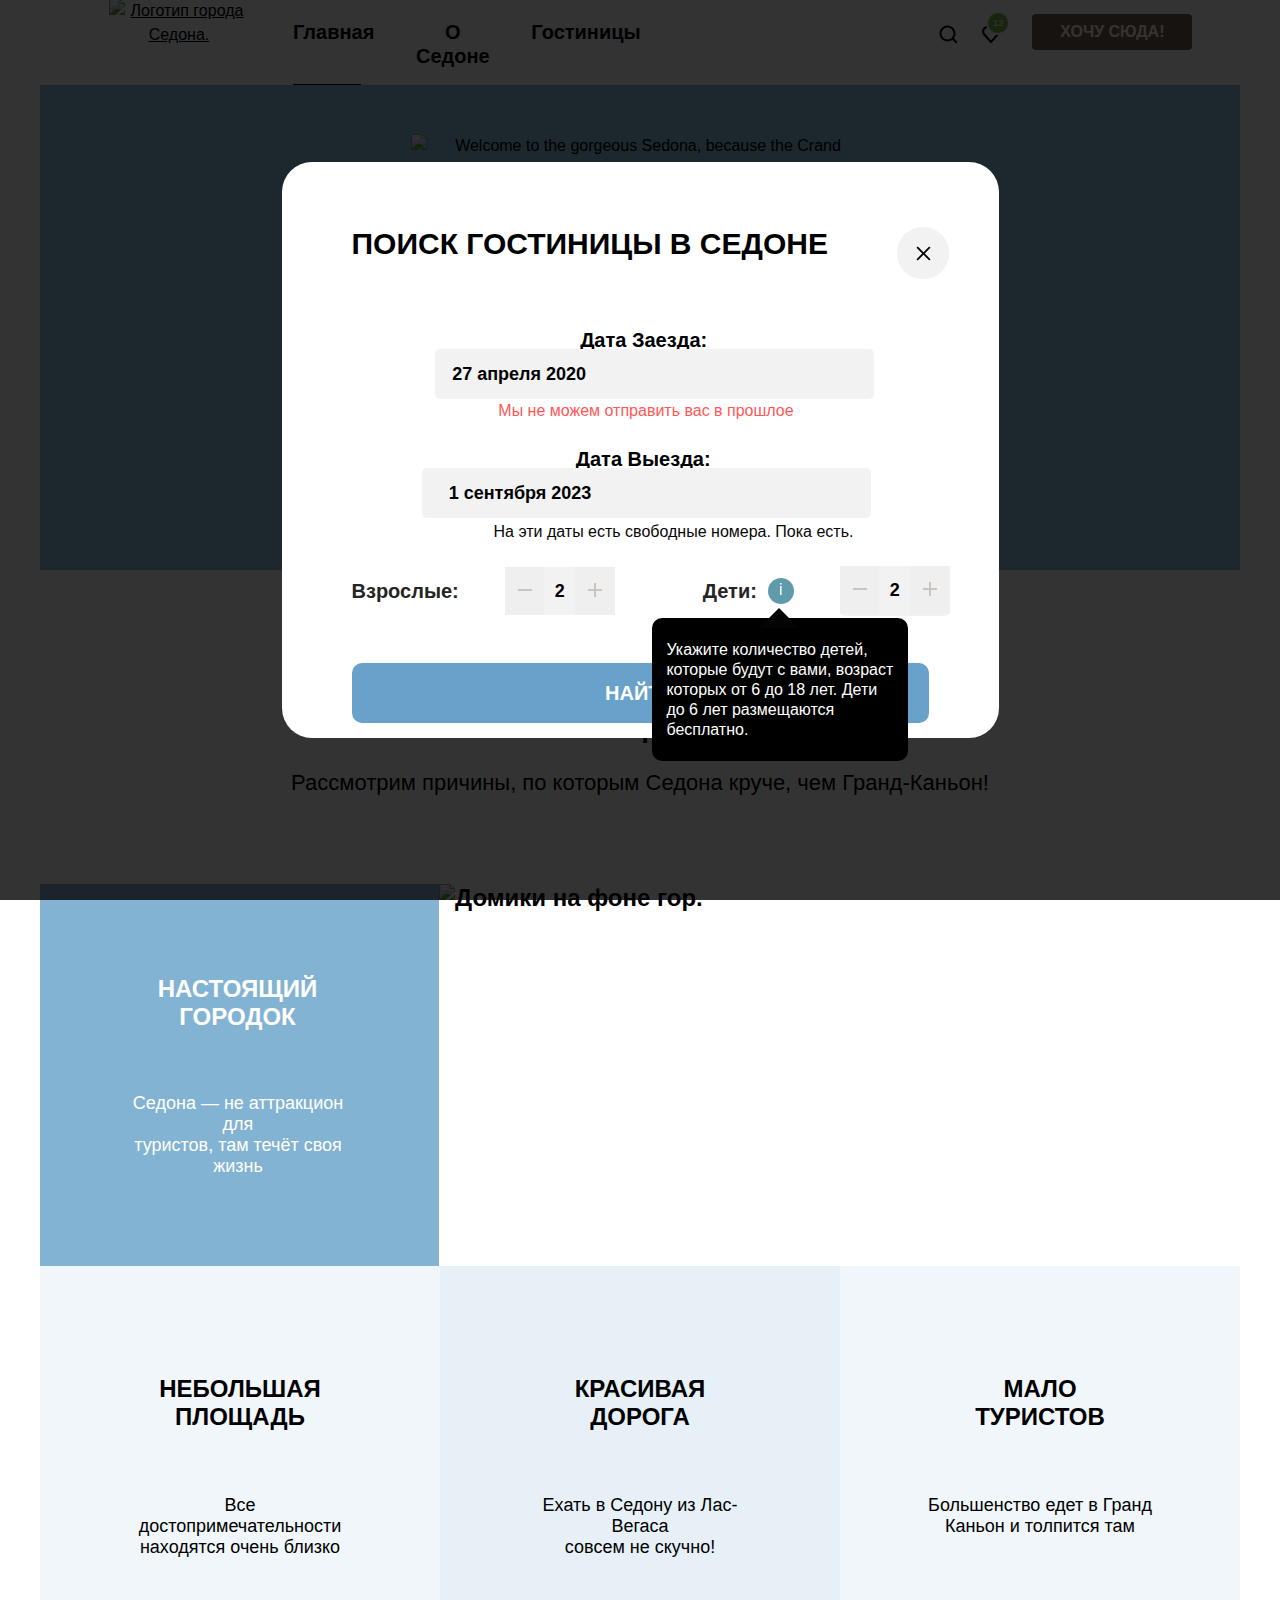
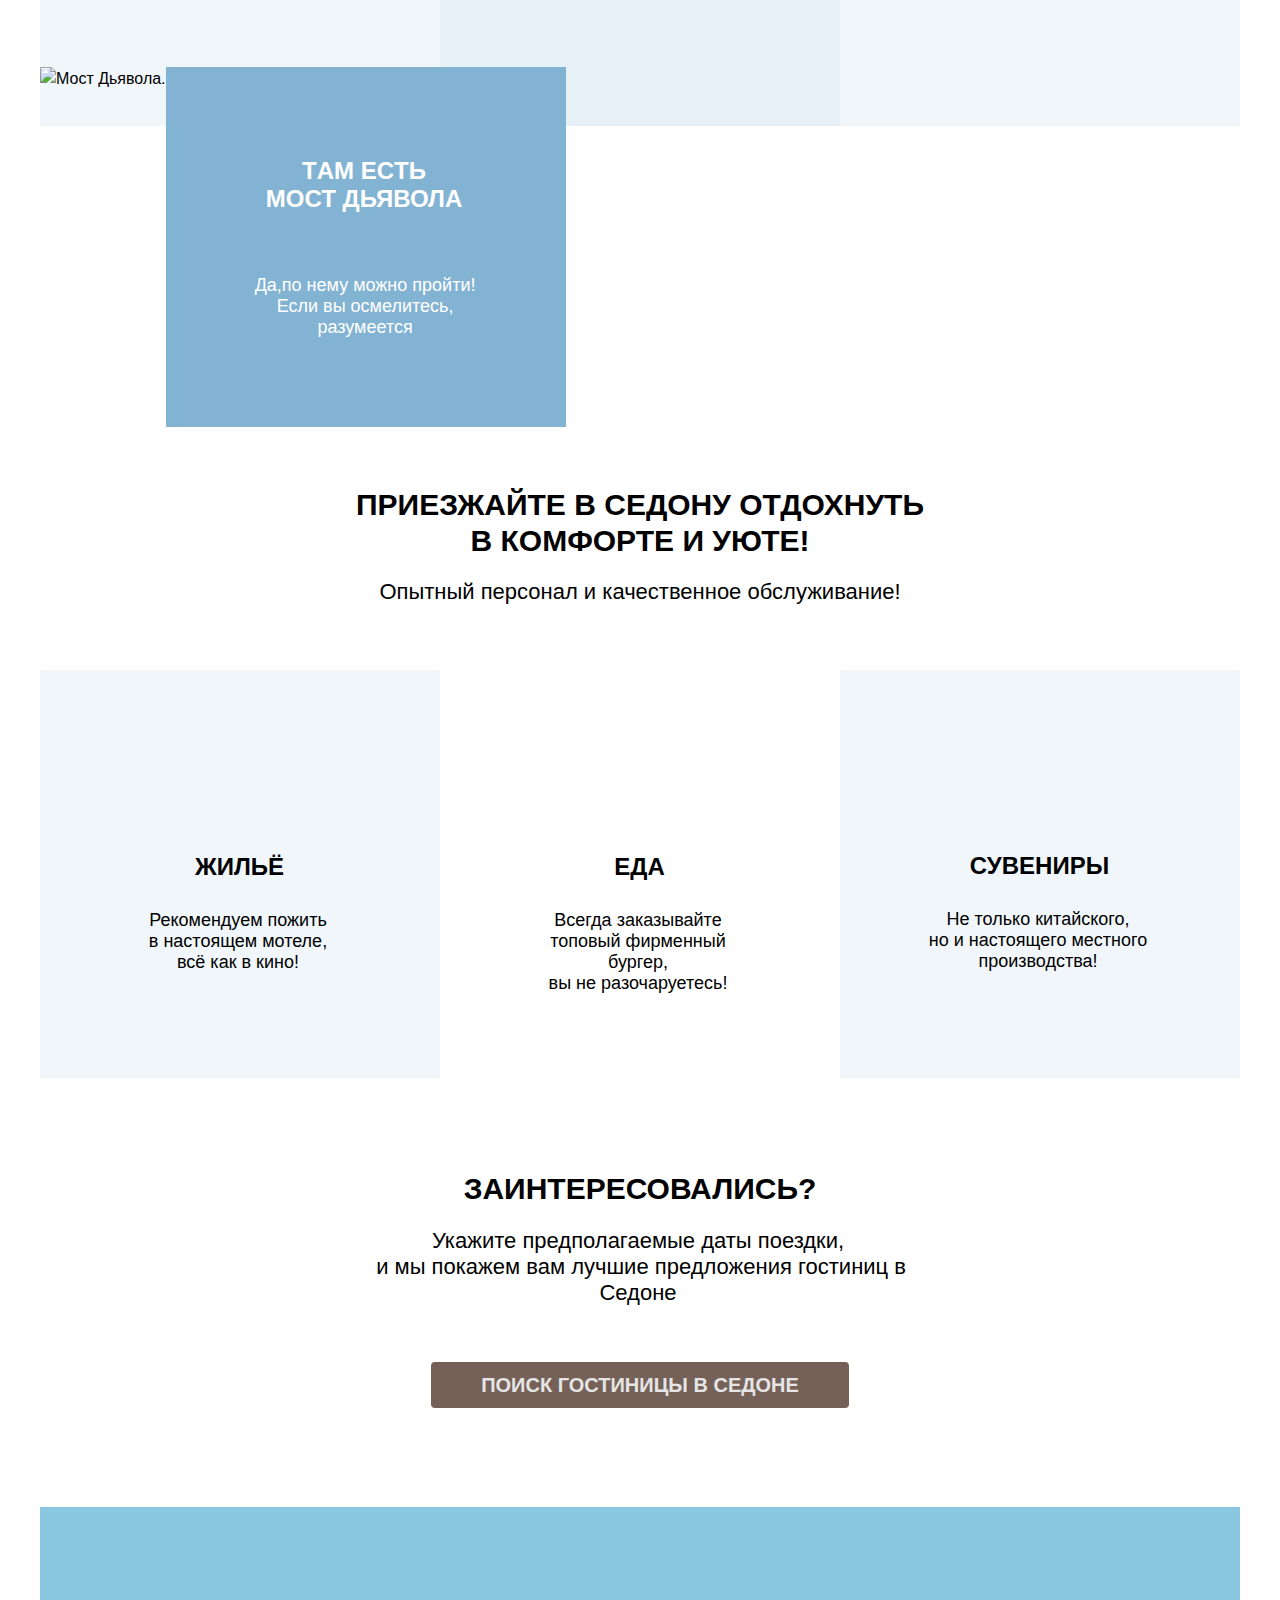
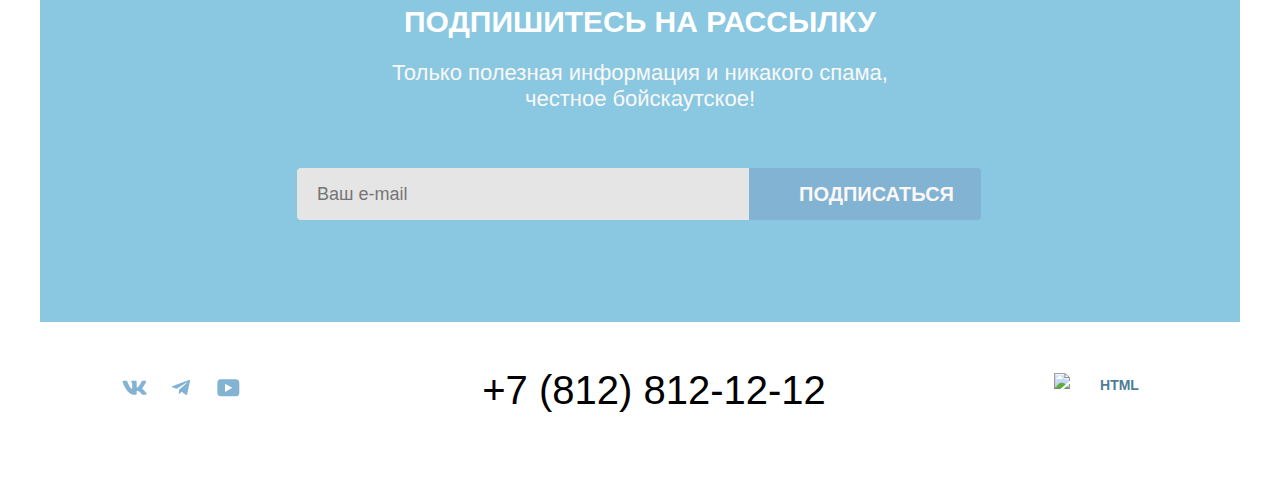
==== commit 7e9892d9: "Task  10" ====
--- a/index.html
+++ b/index.html
@@ -5,8 +5,8 @@
     <meta charset="UTF-8">
     <title> SEDONA-Главная </title>
     <link rel="stylesheet" href="styles/styles.css">
-    <link rel="icon" href="favicon.ico"type="image/png" href="./images/favicon.png">
-
+    <link rel="icon" href="favicon.ico">
+    <link rel="icon" type="image/png" href="./images/favicon.png">
   </head>
 
   <body>
@@ -221,7 +221,7 @@
   <div class="modal-container modal-container-close">
     <div class="modal modal-searh">
       <button class="modal-close-button" type="button">
-        <svg width="52" height="52" viewBox="0 0 52 52" fill="none" xmlns="http://www.w3.org/2000/svg">
+        <svg class="close-btn-icon" width="52" height="52" viewBox="0 0 52 52" fill="none" xmlns="http://www.w3.org/2000/svg">
           <circle cx="26" cy="26" r="26" fill="#F2F2F2"/>
           <path d="M33.4907 20.7828L32.1984 19.4905L26.4907 25.1982L20.783 19.4905L19.4907 20.7828L25.1984 26.4905L19.4907 32.1982L20.783 33.4905L26.4907 27.7828L32.1984 33.4905L33.4907 32.1982L27.783 26.4905L33.4907 20.7828Z" />
         </svg>
--- a/styles/styles.css
+++ b/styles/styles.css
@@ -269,7 +269,7 @@
 margin-left: 2px;
   line-height: 24px;
   font-size: 20px;
-  font-family: "PT Sans Narrow", sans-serif;
+
   font-weight: 700;
 }
 
@@ -1082,7 +1082,7 @@
   line-height: 20px;
   font-weight: 700;
   margin-left: -43px;
-  font-family: "PT Sans";
+  font-family: "PT Sans", sans-serif;
   height: fit-content;
 }
 
@@ -2298,11 +2298,12 @@
   z-index: 99;
 }
 
-.modal-close-button svg path {
+
+.close-btn-icon path {
   fill: #000000;
 }
 
-.modal-close-button:hover svg circle {
+.close-btn-icon:hover circle {
   fill: #E6E6E6;
 }
 
@@ -2312,7 +2313,7 @@
   outline: 3px solid #82b3d3;
 }
 
-.modal-close-button:active {
+.modal-close-button:active svg path{
   color: rgba(0, 0, 0, 0.3);
 }
 
@@ -2326,7 +2327,7 @@
   font-weight: 700;
   text-transform: uppercase;
   margin: 0;
-  font-family: "PT Sans";
+  font-family: "PT Sans", sans-serif;
   font-size: 30px;
 
 }
@@ -2348,7 +2349,7 @@
 
 
 .form-label {
-  font-family: "PT Sans";
+  font-family: "PT Sans", sans-serif;
   font-weight: 700;
 
   line-height: 24px;
@@ -2366,7 +2367,7 @@
 
   font-size: 16px;
   line-height: 24px;
-  font-family: "PT Sans";
+  font-family: "PT Sans", sans-serif;
   font-weight: 400;
 
 }
@@ -2408,7 +2409,7 @@
   border-radius: 10px;
   margin-top: -8px;
   text-align: center;
-  font-family: 'PT SANS';
+  font-family: "PT Sans", sans-serif;
   font-weight: 700;
   line-height: 24px;
   font-size: 20px;
@@ -2494,7 +2495,7 @@
   margin-bottom: 0px;
   margin-top: 66px;
   align-items: center;
-  font-family: "PT Sans";
+  font-family: "PT Sans", sans-serif;
   font-weight: 700;
 }
 
@@ -2717,7 +2718,7 @@
   color: #ffffff;
   background-color: #000000;
   margin-top: 17px;
-  font-family: 'PT SANS';
+  font-family: "PT Sans", sans-serif;
 
 }
 
@@ -2766,6 +2767,6 @@
 }
 
 
-/* .modal-container-close {
+ /*.modal-container-close {
   display: none;
 }
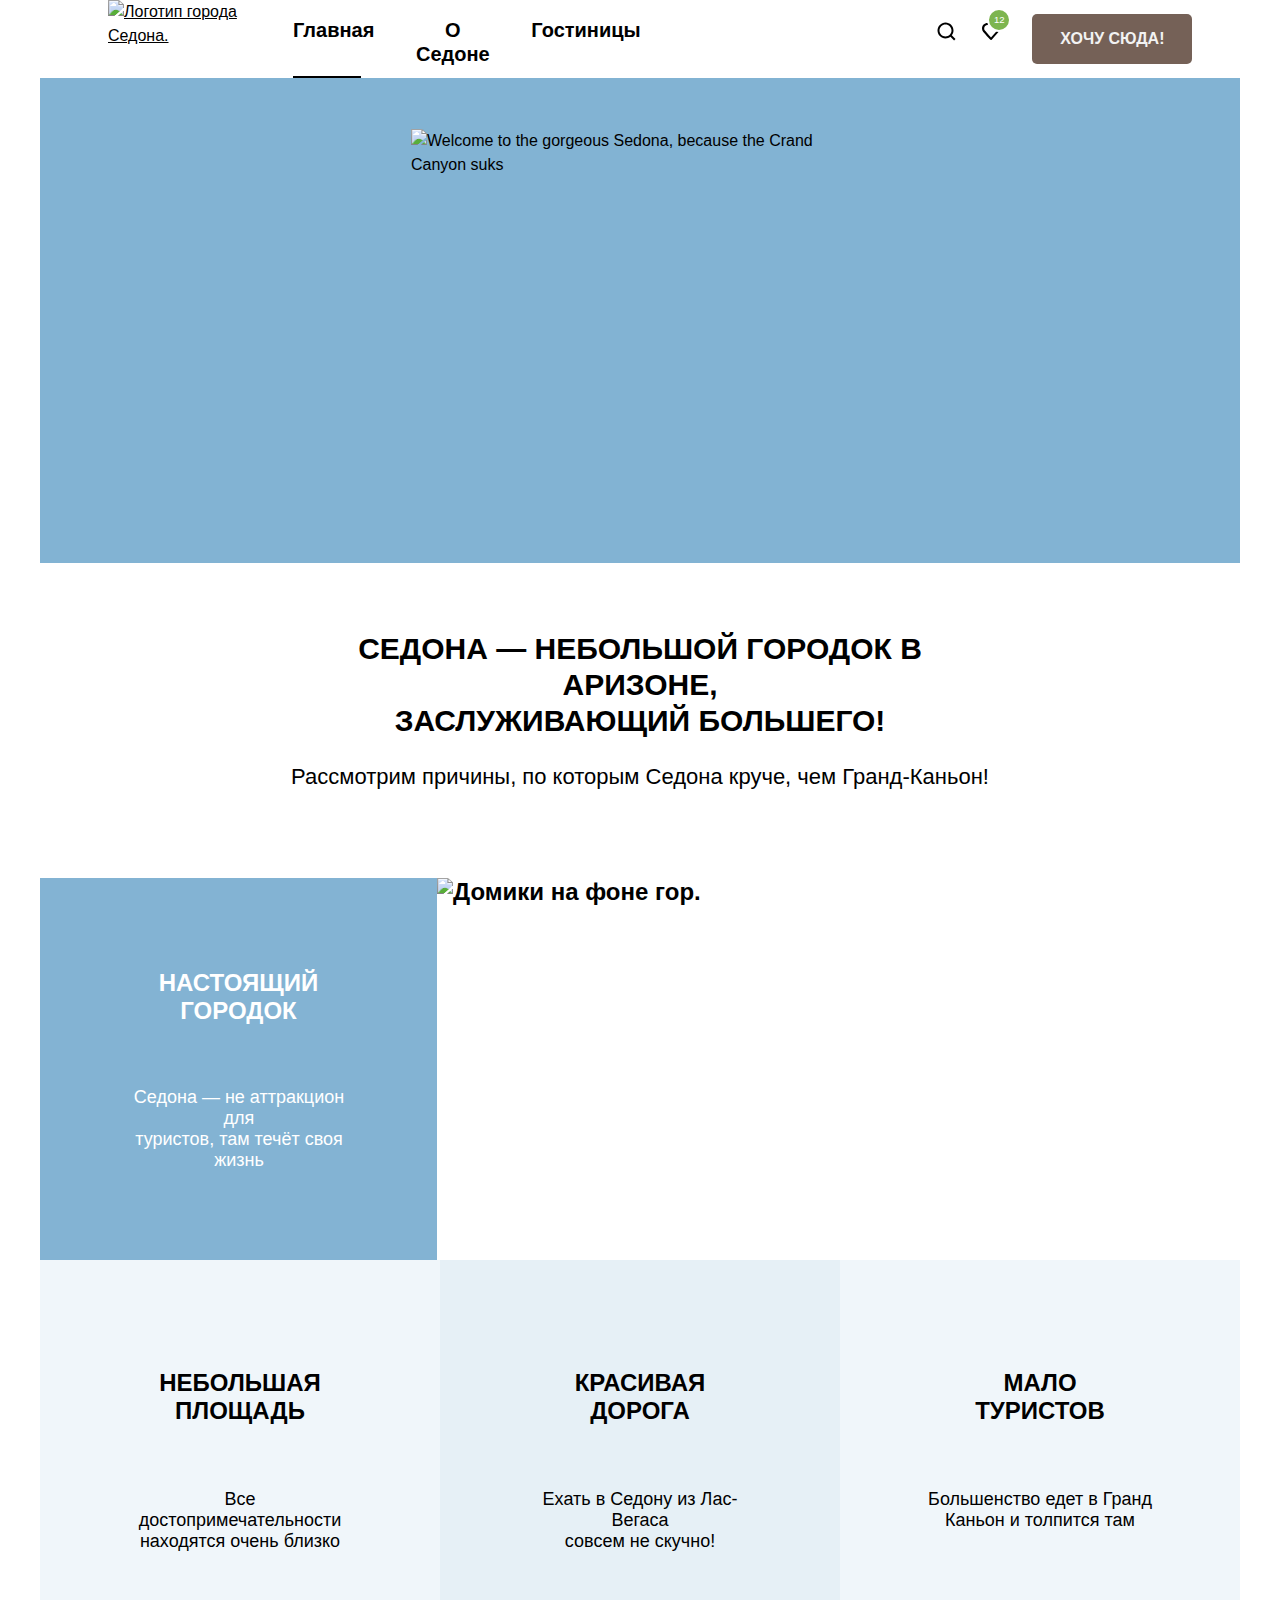
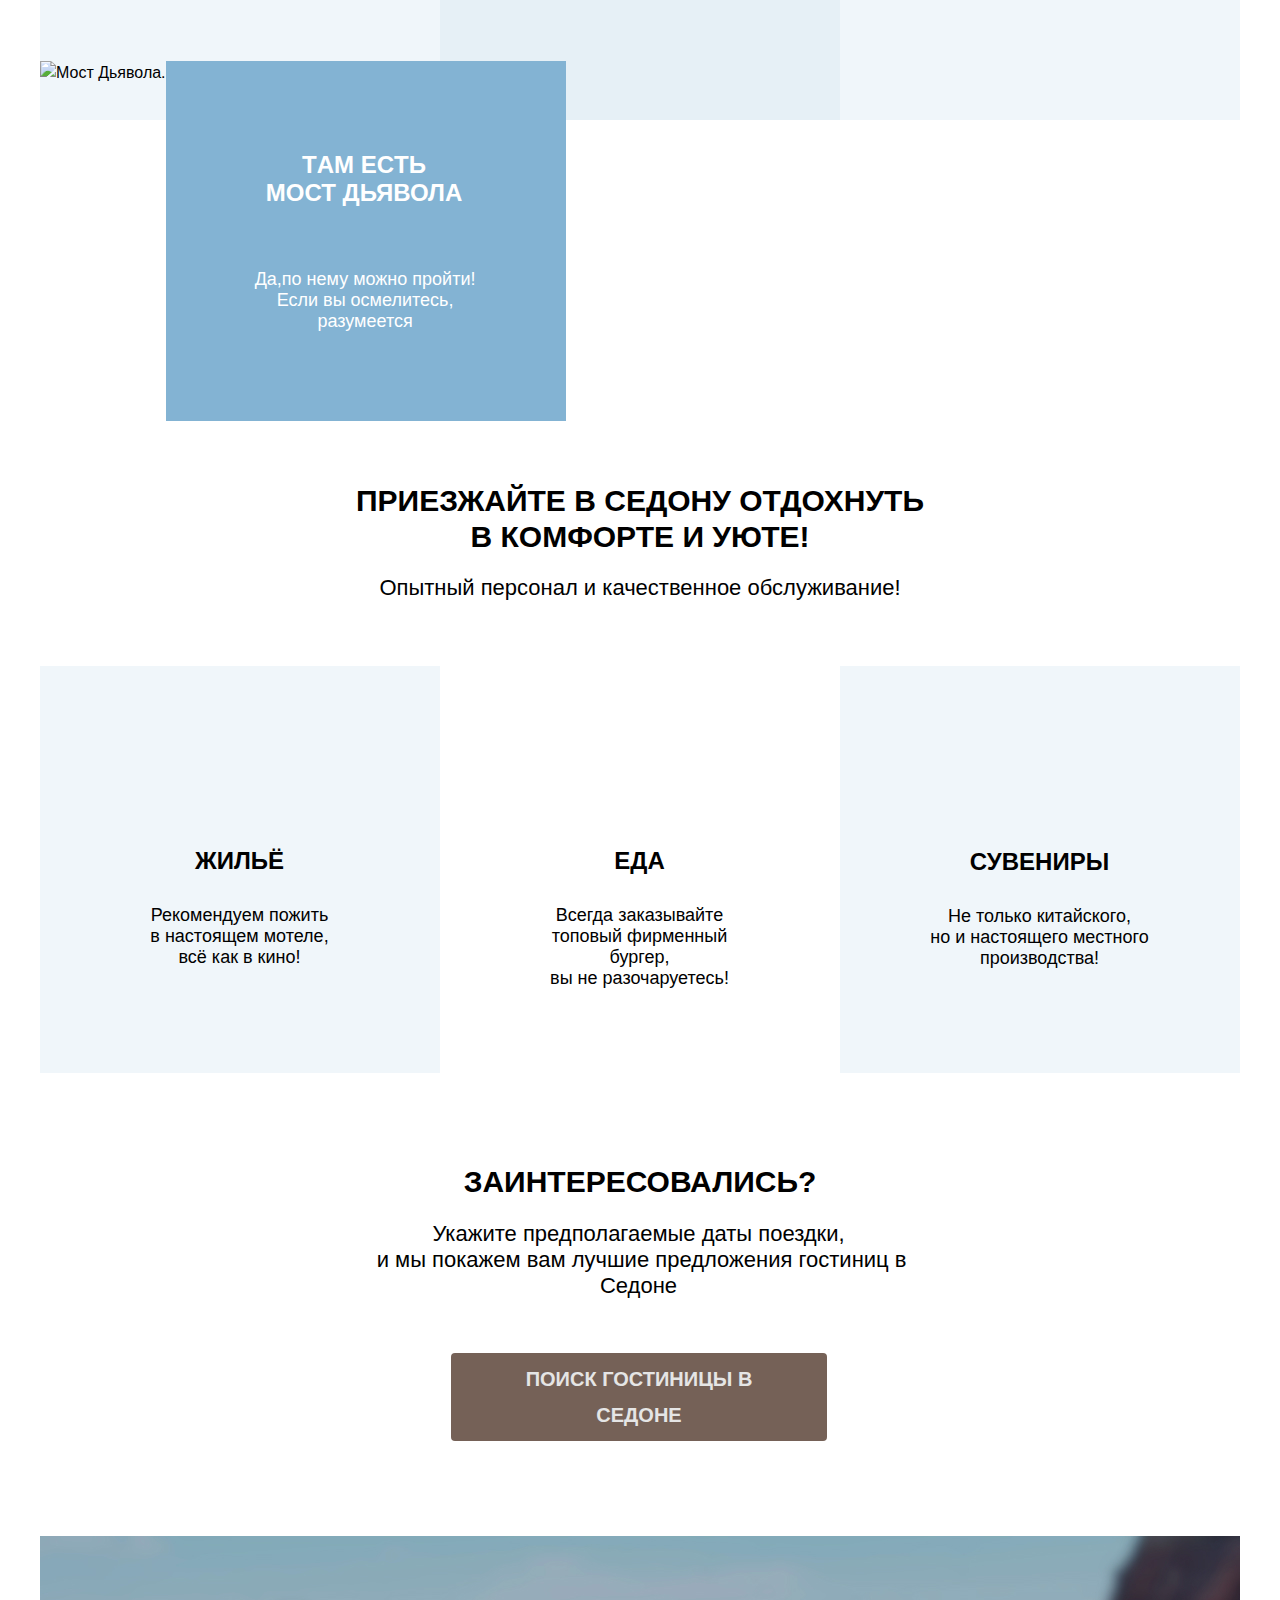
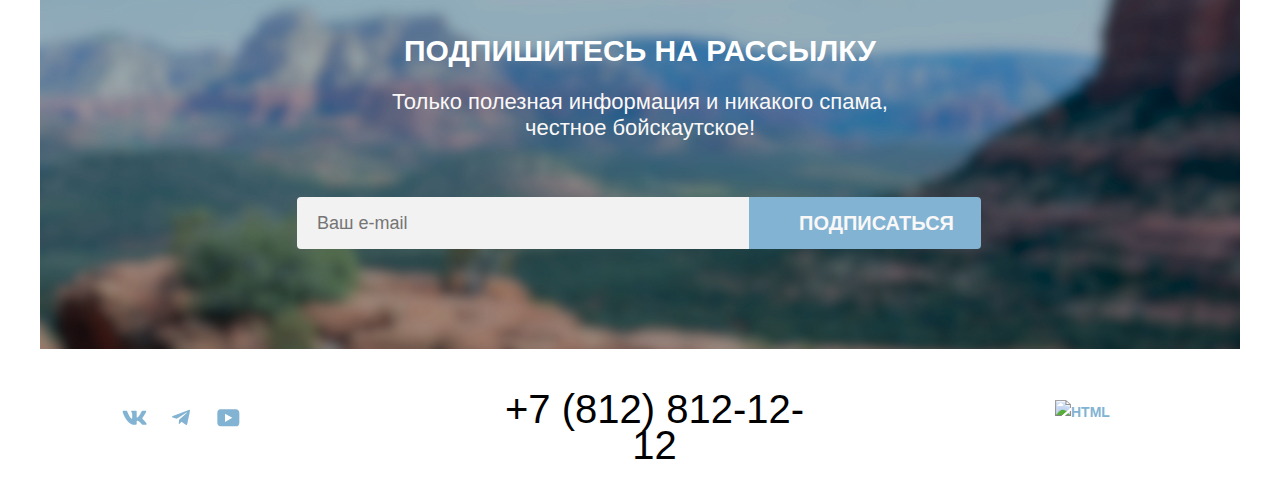
==== commit 785723f3: "Task 11" ====
--- a/index.html
+++ b/index.html
@@ -52,7 +52,9 @@
               </a>
             </li>
           </ul>
-          <button class="navigation-button" type ="submit"> Хочу сюда!</button>
+
+          <a href="catalog.html" class="btn">ХОЧУ СЮДА!</a>
+
         </nav>
         </div>
 
@@ -159,7 +161,7 @@
       <section class="following">
         <h2 class="following-title-i">ПОДПИШИТЕСЬ НА РАССЫЛКУ</h2>
         <p class="following-descrition-i">Только полезная информация и никакого спама,<br> честное бойскаутское!</p>
-        <form class="following-from" action="https://echo.htmlacademy.ru/" method="post"></form>
+        <form class="following-from" action="https://echo.htmlacademy.ru/" method="post">
 
 
       <div class="feedback">
@@ -170,6 +172,7 @@
         </span>
         <button class="button-submit" type="submit">ПОДПИСАТЬСЯ</button>
       </div>
+    </form>
     </section>
 
   <div class="page-footer-block-i">
--- a/styles/styles.css
+++ b/styles/styles.css
@@ -12,28 +12,24 @@
   font-weight: 700;
   src: url("../fonts/ptsans-700.woff2") format("woff2");
   font-display: swap;
-
 }
 
 html {
   height: 100%;
 }
 
-
 html {
   box-sizing: content-box;
 }
 
 body {
   margin: 0;
-
+  background-color: rgba(255, 255, 255, 1);
   font-family: "PT Sans", sans-serif;
   font-size: 16px;
   line-height: 24px;
-  color: #242424;
-  text-align: center;
-}
-
+  color: rgba(0, 0, 0, 1);
+}
 
 .pade-container {
   margin: 0 auto;
@@ -42,12 +38,11 @@
   min-height: 100%;
   font-family: "PT Sans", sans-serif;
   font-size: 16px;
-  color: #000000;
-  background-color: #ffffff;
+  color: rgba(0, 0, 0, 1);
+  background-color: rgba(255, 255, 255, 1);
   flex-wrap: wrap;
   flex-direction: column;
 }
-
 
 .button {
   font-family: inherit;
@@ -55,19 +50,18 @@
   line-height: 16px;
   font-weight: 400;
   text-align: center;
-  color: #ffffff;
+  color: rgba(255, 255, 255, 1);
   text-decoration: none;
   text-transform: uppercase;
 }
 
 .navigation-button {
-
   border: none;
   border-radius: 4px;
-  color: #ffffff;
+  color: rgba(255, 255, 255, 1);
   background-color: rgba(117, 97, 87, 1);
   width: 160px;
- height: fit-content;
+  height: fit-content;
   text-transform: uppercase;
   margin-left: -35px;
   line-height: 20px;
@@ -97,101 +91,83 @@
 
 
 .view-button-item-current {
-
   background-image: url("../images/view.svg");
   width: 48px;
   min-height: 48px;
-  color: #000000;
-  background-color: #ffffff;
+  color: rgba(0, 0, 0, 1);
+  background-color: rgba(255, 255, 255, 1);
   background-repeat: no-repeat;
   list-style-type: none;
-
 }
 
 .navigation-logo {
-
   margin-left: 44px;
   margin-right: 27px;
-
 }
 
 .navigation-bloсk-link {
-
-  margin-right: 25px;
-
-}
-
-
-
-
+  margin-right: 27px;
+}
 
 .view-button-item-card {
-
   background-image: url("../images/view-1.svg");
   width: 48px;
   min-height: 48px;
-  color: #000000;
-  background-color: #ffffff;
+  color: rgba(0, 0, 0, 1);
+  background-color: rgba(255, 255, 255, 1);
   background-repeat: no-repeat;
   list-style-type: none;
 }
 
 .view-button-item-list {
-
   background-image: url("../images/view-2.svg");
   width: 48px;
   min-height: 48px;
-  color: #000000;
-  background-color: #ffffff;
+  color: rgba(0, 0, 0, 1);
+  background-color: rgba(255, 255, 255, 1);
   background-repeat: no-repeat;
   list-style-type: none;
 }
+
 .hotels-container {
-  margin-left: 67px;
+  margin-left: 90px;
   min-width: 1060px;
   justify-content: flex-start;
   list-style-type: none;
   margin-top: 47px;
 }
 
-.hotels-card-title{
-  margin-left: -88px;
-  margin-top: 10px;
+.hotels-card-title {
+  margin-left: -1px;
+  margin-top: 11px;
   margin-bottom: 15px;
   font-size: 24px;
   line-height: 28px;
-  color: black;
+  color: rgba(0, 0, 0, 1);
   text-decoration: none;
-
-
-}
-.hotels-card-title-i{
-  margin-left: -134px;
+}
+
+.hotels-card-title-i {
+  margin-left: -1px;
   margin-top: 10px;
   margin-bottom: 16px;
   font-size: 24px;
   line-height: 28px;
-  color: black;
+  color: rgba(0, 0, 0, 1);
   text-decoration: none;
-
-
-}
-.hotels-card-title-b{
-  margin-left: -157px;
-  margin-top: 9px;
+}
+
+.hotels-card-title-b {
+  margin-left: 1px;
+  margin-top: 10px;
   margin-bottom: 16px;
   font-size: 24px;
   line-height: 28px;
-  color: black;
+  color: rgba(0, 0, 0, 1);
   text-decoration: none;
-
-
-}
-
+}
 
 .grid-container {
-
-
   display: grid;
   grid-template-columns: 338px 292px 48px 48px 48px;
   gap: 117px;
@@ -199,10 +175,8 @@
   width: 1200px;
   min-height: 49px;
   margin-bottom: -10px;
-
   margin-left: 74px;
 }
-
 
 .view-buttons {
   display: flex;
@@ -210,18 +184,14 @@
   gap: 8px;
   flex-wrap: wrap;
   margin-top: -22px;
-  margin-left: -10px;
-}
-
+  margin-left: -8px;
+}
 
 .search-hotel-couht {
   margin: 0;
 }
 
-
-
 .visually-hidden {
-
   position: absolute;
   width: 1px;
   height: 1px;
@@ -235,103 +205,86 @@
 }
 
 .page-header {
-  color: #000000;
-  background-color: #ffffff;
+  color: rgba(0, 0, 0, 1);
+  background-color: rgba(255, 255, 255, 1);
   display: flex;
   min-height: 64px;
-
-
+  flex-wrap: wrap;
 }
 
 .navigation {
   display: flex;
   width: 1200px;
-
-
+  flex-wrap: wrap;
+  color: rgba(0, 0, 0, 1);
+  margin: 0 auto;
 }
 
 .navigation a {
   display: flex;
-
-  color: #000000;
+  flex-wrap: wrap;
+  color: rgba(0, 0, 0, 1);
   z-index: 2;
-
 }
 
 .navigation-list {
   display: flex;
   flex-wrap: wrap;
-  margin: 0;
+  margin: 3px;
   padding: 0;
   justify-content: space-between;
   list-style-type: none;
   min-width: 340px;
-margin-left: 2px;
+  margin-left: 2px;
   line-height: 24px;
   font-size: 20px;
-
-  font-weight: 700;
-}
-
+  font-weight: 700;
+}
 
 .navigation-link {
   text-decoration: none;
   font-weight: 700px;
   text-align: center;
-  padding: 20px 16px;
-}
-
-
+  padding: 15px 16px;
+}
 
 .navigation-link:hover {
-  background-color: #ffffff;
-
-}
-
+  background-color: rgba(255, 255, 255, 1);
+}
 
 .navigation-link:focus {
-  box-shadow: #ffffff;
+  box-shadow: rgba(255, 255, 255, 1);
   outline: none;
 }
 
-
-
 .navigation-item {
-
   position: relative;
   max-width: 125px;
 }
 
 .navigation-bloсk-link-i {
   padding-left: 64px;
-
-}
-
-
+}
 
 .navigation-link-сurrent::after {
-
   content: "";
   position: absolute;
   left: 16px;
   width: 68px;
-  bottom: 2px;
-  min-height:  2px;
-  background-color: #040404;
-
-}
+  bottom: 3px;
+  min-height: 2px;
+  background-color: rgba(0, 0, 0, 1);
+}
+
 .navigation-link-inner::after {
-
   content: "";
   position: absolute;
-  left: 14px;
+  left: 16px;
   width: 92px;
-  bottom: 0;
+  bottom: 4px;
   min-height: 2px;
-  background-color: #040404;
-
-}
-
+  background-color: rgba(0, 0, 0, 1);
+}
 
 .navigation-bloсk-item {
   position: relative;
@@ -343,8 +296,8 @@
   display: flex;
   flex-wrap: wrap;
   justify-content: flex-end;
-  margin-left: 119px;
-  margin-top:25px;
+  margin-left: 116px;
+  margin-top: 22px;
   list-style-type: none;
 }
 
@@ -355,49 +308,40 @@
   line-height: 20px;
   text-align: center;
   border-radius: 50%;
-  border: 2px solid rgb(250, 249, 249);
+  border: 2px solid rgba(255, 255, 255, 1);
   background-color: rgba(125, 181, 79, 1);
   color: #ffffff;
   text-decoration: none;
   font-size: 0.6em;
   position: absolute;
   top: -14px;
-  left: 3px;
-  height:fit-content;
-}
-
-
+  left: 4px;
+  height: fit-content;
+}
 
 .logo {
   display: block;
-  margin: -1px;
-  margin-left: 25px;
+  margin-left: 24px;
 }
 
 .logo-text {
   position: absolute;
-  top: 49px;
+  top: 51px;
   left: 50%;
   transform: translateX(-50%);
-
 }
 
 .main-container {
   flex-grow: 1;
   width: 1200px;
-  }
-
+}
 
 .main-inner {
-  color: #000000;
-  background-color: #ffffff;
-  /*background-image: url("./images/index-background.jpg");*/
+  color: rgba(0, 0, 0, 1);
+  background-color: rgba(255, 255, 255, 1);
   background-size: 100% auto;
-  /* ЧТОБЫ НЕ ИСКАЖАЛАСЬ КАРТИНКА */
-  background-repeat: no-repeat;
-  /* ОТКЛЮЧИМ ЗАПОЛНЕНИЕ ВСЕГО ПРОСТРАНСТВА КАРТИНКОЙ */
-  /*text-align: center;
-  /* ЦЕНТРИРУЕМ ТЕКСТ */
+  background-repeat: no-repeat;
+  margin-top: -6px;
 }
 
 .hero-welcome {
@@ -407,20 +351,19 @@
   background-image: url("../images/index-background.jpg");
   position: relative;
   background-repeat: no-repeat;
-  background-color: #8ac8e2;
-  margin-top: -3px;
+  background-color: rgba(130, 179, 211, 1);
+  margin-top: -6px;
 }
 
 .hero-welcome-tittle {
   width: 620px;
   text-align: center;
   margin: 0 auto;
-  padding-top: 42px;
+  padding-top: 43px;
   padding-bottom: 88px;
   line-height: 36px;
   font-size: 20px;
-margin-left: 290px;
-
+  margin-left: 290px;
 }
 
 .home {
@@ -433,11 +376,7 @@
   width: 700px;
 }
 
-
-
-
 .hero-welcome::after {
-
   position: absolute;
   content: "";
   width: 100%;
@@ -449,9 +388,7 @@
   background-repeat: no-repeat;
 }
 
-
 .advantages-item-square::after {
-
   position: relative;
   content: "";
   width: 100%;
@@ -462,8 +399,8 @@
   background-image: url("../images/rectangle.svg");
   background-repeat: no-repeat;
 }
+
 .advantages-item-road::after {
-
   position: relative;
   content: "";
   width: 100%;
@@ -476,7 +413,6 @@
 }
 
 .advantages-item-tourist::after {
-
   position: relative;
   content: "";
   width: 100%;
@@ -488,14 +424,7 @@
   background-repeat: no-repeat;
 }
 
-
-
-
-
-
-
 .advantages-item-town::after {
-
   position: relative;
   content: "";
   width: 100%;
@@ -508,7 +437,6 @@
 }
 
 .advantages-item-box-photo::after {
-
   position: relative;
   content: "";
   width: 100%;
@@ -522,68 +450,65 @@
 
 #icon-clock-view {
   transform: translate(-66px, -1px);
-
-}
-
-.advantages-title{
-font-size: 24px;
-line-height: 28px;
-margin-bottom: 24px;
-    margin-left: 1px;
-
-}
-
-.advantages-title-i{
+}
+
+.advantages-title {
   font-size: 24px;
   line-height: 28px;
   margin-bottom: 24px;
-      margin-left: -3px;
-
-  }
-
-.advantages-discription{
+  margin-left: 1px;
+}
+
+.advantages-title-i {
+  font-size: 24px;
+  line-height: 28px;
+  margin-bottom: 24px;
+  margin-left: -3px;
+}
+
+.advantages-discription {
   font-size: 18px;
   line-height: 21px;
   font-family: "PT Sans", sans-serif;
   font-weight: 400;
-margin-top: 19px;
-  }
-
-  .advantages-discription-s{
-    font-size: 18px;
-    line-height: 21px;
-    font-family: "PT Sans", sans-serif;
-    font-weight: 400;
-    margin-top: 38px;
-    margin-left: -1px;
-    }
-
-    .advantages-discription-i{
-      font-size: 18px;
-      line-height: 21px;
-      font-family: "PT Sans", sans-serif;
-      font-weight: 400;
-      margin-top: 38px;
-      margin-left: 2px;
-      }
-
+  margin-top: 19px;
+}
+
+.advantages-discription-s {
+  font-size: 18px;
+  line-height: 21px;
+  font-family: "PT Sans", sans-serif;
+  font-weight: 400;
+  margin-top: 38px;
+  margin-left: -1px;
+}
+
+.advantages-discription-i {
+  font-size: 18px;
+  line-height: 21px;
+  font-family: "PT Sans", sans-serif;
+  font-weight: 400;
+  margin-top: 38px;
+  margin-left: 2px;
+}
 
 .infrastructure-list {
   display: flex;
+  flex-wrap: wrap;
   justify-content: space-between;
-  color: #000000;
+  color: rgba(0, 0, 0, 1);
   background-color: rgba(131, 179, 211, 0.12);
   text-align: center;
   margin: 0;
   padding: 0;
-  margin-top:-6px;
+  margin-top: -6px;
   min-height: 385px;
 }
 
 .infrastructure-item-housing {
   background-image: url("../images/advantage-icon-housing.svg");
   background-position-x: 50%;
-  background-position-y: 25%;
+  background-position-y: 78px;
   width: 230px;
   min-height: 200px;
   text-align: center;
@@ -595,43 +520,39 @@
 .infrastructure-item-meal {
   background-image: url("../images/advantage-icon-meal.svg");
   background-position-x: 50%;
-  background-position-y: 25%;
+  background-position-y: 78px;
   width: 230px;
   min-height: 200px;
   text-align: center;
-  color: #000000;
-  background-color: #ffffff;
+  color: rgba(0, 0, 0, 1);
+  background-color: rgba(255, 255, 255, 1);
   background-repeat: no-repeat;
   padding: 66px 85px;
   list-style-type: none;
-
 }
 
 .infrastructure-item-gifts {
   background-image: url("../images/advantage-icon-gifts.svg");
   background-position-x: 50%;
-  background-position-y: 25%;
+  background-position-y: 78px;
   width: 230px;
   min-height: 200px;
   text-align: center;
   background-repeat: no-repeat;
   padding: 66px 85px;
   list-style-type: none;
-
 }
 
 .infrastructure {
-  padding-top: 30px;
+  padding-top: 32px;
   padding-bottom: 46px;
   margin: 0 auto;
   text-align: center;
 }
 
-
-
 .infrastructure-title-meal,
 .infrastructure-title-housing {
-  padding-top: 93px;
+  padding-top: 91px;
   font-family: "PT Sans", sans-serif;
   font-weight: 700;
   line-height: 28px;
@@ -639,8 +560,7 @@
   margin-left: -1px;
 }
 
-.infrastructure-title-gifts{
-
+.infrastructure-title-gifts {
   font-family: "PT Sans", sans-serif;
   font-weight: 700;
   line-height: 28px;
@@ -649,18 +569,14 @@
   margin-left: -1px;
 }
 
-
-
-
 .advantages-item-wide {
-
   display: flex;
   text-align: center;
   font-family: "PT Sans", sans-serif;
   font-weight: 700;
   line-height: 28px;
   font-size: 24px;
-
+  flex-wrap: wrap;
 }
 
 .advantages-item-attractions {
@@ -669,33 +585,18 @@
   margin: 0;
   padding: 0;
   min-height: 385px;
-}
-
+  flex-wrap: wrap;
+}
 
 .advantages-item {
   display: flex;
   margin-top: -59px;
-
-}
-
-
-
-
-/* List */
-/* преимущества */
-/*.advantages-list {
-
-  text-align: center;
-  display: flex;
-  justify-content: space-between;
-  margin: 0;
-  padding: 0;
-}*/
-
-/* Index columns */
+  flex-wrap: wrap;
+}
+
 .index-columns {
-  color: #242424;
-  background-color: #ffffff;
+  color: rgba(0, 0, 0, 1);
+  background-color: rgba(255, 255, 255, 1);
   background-image: url("../images/bg-noisy.png");
 }
 
@@ -704,17 +605,12 @@
 }
 
 .advantages-image {
-  min-height: 100%;
-}
-
-
-
-
-
-.advantages-item-wide-town{
-
-  display: flex;
-  color: #ffffff;
+  min-height: fit-content;
+}
+
+.advantages-item-wide-town {
+  display: flex;
+  color: rgba(255, 255, 255, 1);
   background-color: rgba(131, 179, 211, 1);
   flex-direction: column;
   text-align: center;
@@ -722,16 +618,15 @@
   min-height: 200px;
   justify-content: center;
   padding-top: 67px;
-  padding-right: 87px;
-  padding-left: 82px;
+  padding-right: 84px;
+  padding-left: 83px;
   padding-bottom: 14px;
-
-}
-
+  flex-wrap: wrap;
+}
 
 .advantages-item-box {
   display: flex;
-  color: #ffffff;
+  color: rgba(255, 255, 255, 1);
   background-color: rgba(131, 179, 211, 1);
   flex-direction: column;
   text-align: center;
@@ -742,15 +637,14 @@
   padding-right: 85px;
   padding-left: 85px;
   padding-bottom: 14px;
-}
-
+  flex-wrap: wrap;
+}
 
 .advantages-item-square,
 .advantages-item-tourist {
-
   width: 230px;
   min-height: 200px;
-  color: #000000;
+  color: rgba(0, 0, 0, 1);
   background-color: rgba(131, 179, 211, 0.12);
   flex-direction: column;
   padding: 92.5px 85px;
@@ -758,10 +652,9 @@
 }
 
 .advantages-item-road {
-
   width: 230px;
   min-height: 200px;
-  color: #000000;
+  color: rgba(0, 0, 0, 1);
   background-color: rgba(131, 179, 211, 0.2);
   text-align: center;
   flex-direction: column;
@@ -769,11 +662,7 @@
   margin: 0;
 }
 
-
-
-
 .advantages-title-block {
-
   font-family: "PT Sans", sans-serif;
   font-size: 24px;
   line-height: 28px;
@@ -781,64 +670,56 @@
   width: 230px;
   min-height: 77px;
   align-self: center;
-margin-top: 17px;
-
-}
-
-.infrastructures-title{
-
+  margin-top: 17px;
+}
+
+.infrastructures-title {
   font-family: "PT Sans", sans-serif;
   font-size: 30px;
   line-height: 36px;
-   font-weight: 700;
-}
-.infrastructure-discription{
-
+  font-weight: 700;
+}
+
+.infrastructure-discription {
   font-family: "PT Sans", sans-serif;
   font-size: 18px;
   line-height: 21px;
-   font-weight: 400;
-   padding-top: 5px;
-   margin-left: -4px;
-}
-
-.infrastructure-discription-i{
-
+  font-weight: 400;
+  padding-top: 6px;
+  margin-left: -1px;
+}
+
+.infrastructure-discription-i {
   font-family: "PT Sans", sans-serif;
   font-size: 22px;
   line-height: 26px;
-   font-weight: 400;
-   margin-top: -10px;
-   margin-bottom: 25px;
-}
-
-.following-descrition{
+  font-weight: 400;
+  margin-top: -10px;
+  margin-bottom: 25px;
+}
+
+.following-descrition {
   font-family: "PT Sans", sans-serif;
   font-size: 22px;
   line-height: 26px;
-   font-weight: 400;
-}
-
-.following-descrition-i{
-
+  font-weight: 400;
+}
+
+.following-descrition-i {
   font-family: "PT Sans", sans-serif;
   font-size: 22px;
   line-height: 26px;
-   font-weight: 400;
-   color: rgb(250, 248, 247);
-}
-
-
-#user-email{
-
+  font-weight: 400;
+  color: rgb(250, 248, 247);
+}
+
+#user-email {
   font-family: "PT Sans", sans-serif;
   font-size: 18px;
   line-height: 24px;
-   font-weight: 400;
-   border-radius: 4px;
-}
-
-
+  font-weight: 400;
+  border-radius: 4px;
+}
 
 .search-wrapper {
   width: 592px;
@@ -848,16 +729,14 @@
   padding-bottom: 96px;
   padding-left: 304px;
   padding-right: 304px;
-
-}
-
+}
 
 .search-title {
   font-size: 30px;
   line-height: 36px;
   font-weight: 700;
   font-family: "PT Sans", sans-serif;
-  margin-top: -3px;
+  margin-top: -5px;
 }
 
 .search-discription {
@@ -866,87 +745,78 @@
   font-weight: 400;
   font-family: "PT Sans", sans-serif;
   margin-top: -4px;
-  margin-left: -4px;
-margin-bottom: 61px;
-
-}
-
-
-
-
-
-/* кнопка поиск гостиницы */
+  margin-left: -3px;
+  margin-bottom: 61px;
+}
+
 .search-button {
   text-decoration: none;
   font-size: 20px;
   line-height: 36px;
   font-weight: 700;
-  padding: 12px 50px;
+  padding: 8px 50px;
   border-radius: 4px;
   color: rgba(229, 229, 229, 1);
   background-color: rgba(117, 97, 87, 1);
-  text-align: center;
+  display: flex;
+  width: 276px;
+  flex-wrap: wrap;
+  margin-left: 107px;
+  margin-top: -7px;
+  margin-bottom: -9px;
 }
 
 .search-button:hover,
 .search-button:focus {
-
   background-color: rgba(97, 80, 72, 1);
   color: rgb(250, 248, 247);
 }
 
-
 .search-button:active {
-
   background-color: rgba(117, 97, 87, 1);
   color: rgb(250, 248, 247);
 }
 
 .search-button:disabled {
-
   background-color: rgba(229, 229, 229, 1);
   color: rgb(250, 248, 247);
 }
-
-
 
 .following {
   width: 1200px;
-  min-height: 415px;
-  background-image: url("../images/mask group.jpg");
-  background-repeat: repeat;
-  text-align: center;
-  color: #000000;
-  background-color: #8ac8e2;
-margin-top: -17px;
-
-}
-.following-i{
+  background-size: cover;
+  background-image: url("../images/mask-group.jpg");
+  background-repeat: no-repeat;
+  text-align: center;
+  color: rgba(0, 0, 0, 1);
+  background-color: rgba(130, 179, 211, 1);
+  margin-top: -17px;
+}
+
+.following-i {
   width: 1200px;
-  min-height: 415px;
-
-  background-repeat: repeat;
-  text-align: center;
-  color: #000000;
-  background-color:  rgb(255, 255, 255, 1);
-
-}
-
-.hotels-card-link{
-text-decoration: none;
-
-}
+  background-size: cover;
+  background-repeat: no-repeat;
+  text-align: center;
+  color: rgba(0, 0, 0, 1);
+  background-color: rgb(255, 255, 255, 1);
+}
+
+.hotels-card-link {
+  text-decoration: none;
+}
+
 .following-title {
   font-size: 30px;
   line-height: 36px;
   font-weight: 700;
   font-family: "PT Sans", sans-serif;
   text-transform: capitalize;
-  padding-top: 128px;
-  margin-bottom: -2px;
-}
-
-.following-title-i{
+  padding-top: 115px;
+  margin-bottom: -1px;
+}
+
+.following-title-i {
   font-size: 30px;
   line-height: 36px;
   font-weight: 700;
@@ -954,27 +824,25 @@
   text-transform: capitalize;
   padding-top: 97px;
   margin-bottom: -2px;
-  color: #ffffff;
-}
-
-.hotels-card-price{
+  color: rgba(255, 255, 255, 1);
+}
+
+.hotels-card-price {
   font-size: 18px;
-    line-height: 21px;
-    font-weight: 400;
-    margin-bottom: 5px;
-
-    margin-right: -23px;
-}
-
-.hotels-card-discription{
+  line-height: 21px;
+  font-weight: 400;
+  margin-bottom: 5px;
+}
+
+.hotels-card-discription {
   font-size: 18px;
-    line-height: 21px;
-    font-weight: 400;
-    margin-bottom: 5px;
-    margin-left: 23px;
-
-}
+  line-height: 21px;
+  font-weight: 400;
+  margin-bottom: 5px;
+}
+
 .feedback {
+  padding-bottom: 100px;
   max-height: 52px;
   justify-content: center;
   display: flex;
@@ -985,10 +853,8 @@
   text-transform: uppercase;
   margin-top: 56px;
   margin-left: -2px;
-
-}
-
-/* кнопка подписаться */
+}
+
 .button-submit {
   background-color: rgba(130, 179, 211, 1);
   color: rgb(250, 248, 247);
@@ -999,7 +865,7 @@
   border: none;
   padding: 8px 50px;
   text-decoration: none;
-  width: 232px;
+  max-width: 232px;
   float: right;
   font-family: "PT Sans", sans-serif;
   border-radius: 0 4px 4px 0;
@@ -1007,26 +873,20 @@
 }
 
 .button-submit:disabled {
-
   background-color: rgba(229, 229, 229, 1);
   color: rgb(250, 248, 247);
 }
 
 .button-submit:focus,
 .button-submit:hover {
-
   background-color: rgba(104, 162, 202, 1);
   color: rgb(250, 248, 247);
 }
 
 .button-submit:active {
-
   background-color: rgba(130, 179, 211, 1);
   color: rgb(250, 248, 247);
 }
-
-
-/* кнопка применить */
 
 .button-hover {
   background-color: rgba(130, 179, 211, 1);
@@ -1048,26 +908,20 @@
 
 .button-hover:focus,
 .button-hover:hover {
-
   background-color: rgba(104, 162, 202, 1);
   color: rgb(250, 248, 247);
 }
 
 .button-hover:active {
-
   background-color: rgba(130, 179, 211, 1);
   color: rgb(250, 248, 247);
 }
 
 .button-hover:disabled {
-
   background-color: rgba(229, 229, 229, 1);
   color: rgb(250, 248, 247);
 }
 
-
-
-/* кнопка сбросить */
 .button-all {
   background: unset;
   color: rgba(229, 229, 229, 1);
@@ -1088,71 +942,56 @@
 
 .button-all:hover,
 .button-all:focus {
-
   background-color: rgba(97, 80, 72, 1);
   color: rgb(250, 248, 247);
 }
 
-
 .button-all:active {
-
   background-color: rgba(117, 97, 87, 1);
   color: rgb(250, 248, 247);
 }
 
 .button-all:disabled {
-
   background-color: rgba(229, 229, 229, 1);
   color: rgb(250, 248, 247);
 }
 
-/* общий кнопки подробнее+избранное */
 .car {
   display: flex;
   justify-content: space-between;
-}
-
-
-/* кнопка подробнее */
+  flex-wrap: wrap;
+}
+
 .hotels-card-button {
-
+  height: fit-content;
   border: none;
   border-radius: 4px;
   color: rgb(250, 248, 247);
   background-color: rgba(117, 97, 87, 1);
   min-height: 18px;
-  width: 104px;
+  width: 105px;
   text-align: center;
   text-transform: uppercase;
   align-items: center;
-  margin-left: 23px;
   padding: 8px 17px;
-
 }
 
 .hotels-card-button:hover,
 .hotels-card-button:focus {
-
   background-color: rgba(97, 80, 72, 1);
   color: rgb(250, 248, 247);
 }
 
 
 .hotels-card-button:active {
-
   background-color: rgba(117, 97, 87, 1);
   color: rgb(250, 248, 247);
 }
 
 .hotels-card-button:disabled {
-
   background-color: rgba(229, 229, 229, 1);
   color: rgb(250, 248, 247);
 }
-
-
-/* кнопка избранное */
-
 
 .favorites-button {
   height: fit-content;
@@ -1163,64 +1002,54 @@
   min-height: 18px;
   text-align: center;
   text-transform: uppercase;
-  margin-right: 16px;
+  margin-right: 38px;
   padding: 8px 20px;
-  min-width: 104px;
+  width: 104px;
 }
 
 .favorites-button:hover,
 .favorites-button:focus {
-
   background-color: rgba(104, 162, 202, 1);
   color: rgb(250, 248, 247);
 }
 
-
 .favorites-button:active {
-
   background-color: rgba(130, 179, 211, 1);
   color: rgb(250, 248, 247);
 }
 
 .favorites-button:disabled {
-
   background-color: rgba(229, 229, 229, 1);
   color: rgb(250, 248, 247);
 }
 
-/* кнопка избранное зеленая*/
 .favorites-button-top {
-
+  height: fit-content;
   border: none;
   border-radius: 4px;
-  color: #ffffff;
+  color: rgba(255, 255, 255, 1);
   background-color: rgba(125, 181, 79, 1);
   min-height: 18px;
   text-align: center;
   text-transform: uppercase;
   margin: 0;
   padding: 8px 20px;
-  min-width: 104px;
-  margin-right: 16px;
-
+  width: 105px;
+  margin-right: 38px;
 }
 
 .favorites-button-top:hover,
 .favorites-button-top:focus {
-
   background-color: rgba(108, 158, 66, 1);
   color: rgb(250, 248, 247);
 }
 
-
 .favorites-button-top:active {
-
   background-color: rgba(125, 181, 79, 1);
   color: rgb(250, 248, 247);
 }
 
 .favorites-button-top:disabled {
-
   background-color: rgba(229, 229, 229, 1);
   color: rgb(250, 248, 247);
 }
@@ -1228,47 +1057,41 @@
 .following-from-name {
   min-height: 100%;
   width: 452px;
-
-
 }
 
 .following-from-name input {
-
   min-height: 100%;
   width: 452px;
   gap: 260px;
-  color: #060606;
-  background-color: #e5e5e5;
+  color: rgba(0, 0, 0, 1);
+  background-color: rgba(242, 242, 242, 1);
   border-style: none;
   padding: 0 20px;
 }
 
 .user-email {
   max-height: 52px;
-
 }
 
 .footer-link {
   display: flex;
   font-size: 14px;
-  color: #4d7e94;
+  color: rgba(130, 179, 211, 1);
   float: right;
-  margin-right:-69px;
+  margin-right: -70px;
   margin-left: 138px;
-  margin-top: 11px;
-  align-items: center;
-  font-family: "PT Sans", sans-serif;
-  font-weight: 700;
+  margin-top: 9px;
+  font-family: "PT Sans", sans-serif;
+  font-weight: 700;
+  flex-wrap: wrap;
 }
 
 .page-footer-title {
-
   font-size: 20px;
   line-height: 28px;
   font-weight: 700;
-  color: #38a0bf;
+  color: rgba(130, 179, 211, 1);
   text-transform: uppercase;
-
 }
 
 .footer-contacts {
@@ -1281,90 +1104,89 @@
   line-height: 36px;
   font-weight: 400;
   font-family: "PT Sans", sans-serif;
-margin-left:-4px;
+  margin-left: -4px;
+  flex-wrap: wrap;
 }
 
 input.range-input-min {
   font-family: "PT Sans", sans-serif;
   font-size: 18px;
   line-height: 24px;
-   font-weight: 400;
- position: relative;
- border-radius: 4px 0 0 4px;
-  }
-
-  input.range-input-max {
-    font-family: "PT Sans", sans-serif;
-    font-size: 18px;
-    line-height: 24px;
-     font-weight: 400;
-   position: relative;
-   border-radius: 0 4px 4px 0;
-    }
+  font-weight: 400;
+  position: relative;
+  border-radius: 4px 0 0 4px;
+}
+
+input.range-input-max {
+  font-family: "PT Sans", sans-serif;
+  font-size: 18px;
+  line-height: 24px;
+  font-weight: 400;
+  position: relative;
+  border-radius: 0 4px 4px 0;
+}
 
 .page-footer-block {
   display: flex;
   width: 1060px;
   min-height: 50px;
-  margin-top: 65px;
+  margin-top: 42px;
   margin-bottom: 40px;
   justify-content: space-between;
-  align-items: center;
-}
-
+  flex-wrap: wrap;
+}
 
 .page-footer-block-i {
   display: flex;
   width: 1060px;
   min-height: 50px;
-  margin-top: 6px;
+  margin-top: 42px;
   margin-bottom: 40px;
   justify-content: space-between;
-  align-items: center;
+  flex-wrap: wrap;
 }
 
 .footer-social {
   font-family: "PT Sans", sans-serif;
-  color: #0b2b53;
-  background-color: #ffffff;
+  color: rgba(130, 179, 211, 1);
+  background-color: rgba(255, 255, 255, 1);
   text-decoration: underline;
   text-transform: uppercase;
   margin: 0;
-  padding-top: 33px;
   list-style-type: none;
 }
 
 .footer-contacts a {
-  color:#000000;
-  background-color: #ffffff;
+  color: rgba(0, 0, 0, 1);
+  background-color: rgba(255, 255, 255, 1);
   text-decoration: none;
   font-size: 40px;
   line-height: 36px;
   font-weight: 300;
   font-family: "PT Sans", sans-serif;
   margin-left: 148px;
-  margin-top: 13px;
-}
-
-#icon-wk{
-margin-left: 52px;
-margin-top: 6px;
-}
-#icon-youtube{
+  max-width: 333px;
+}
+
+#icon-wk {
+  margin-left: 52px;
+  margin-top: 6px;
+}
+
+#icon-youtube {
   margin-left: 16px;
   margin-top: 6px;
-  }
-  #icon-tm{
-    margin-left: 33px;
-    margin-top: 6px;
-    }
+}
+
+#icon-tm {
+  margin-left: 33px;
+  margin-top: 6px;
+}
 
 .footer-social-list {
   display: flex;
   flex-wrap: wrap;
   margin: 0;
-  margin-bottom: 25px;
-
   list-style-type: none;
 }
 
@@ -1373,6 +1195,7 @@
   min-height: 44px;
   text-align: center;
   display: flex;
+  flex-wrap: wrap;
   align-items: center;
   justify-content: center
 }
@@ -1382,14 +1205,11 @@
 }
 
 .footer-social-link {
-
-
   align-content: center;
   background-repeat: no-repeat;
   background-position: center;
   background-size: 16px 16px;
   color: rgba(131, 179, 211, 1);
-
 }
 
 .footer-social-link:hover {
@@ -1404,14 +1224,10 @@
   color: rgba(104, 162, 202, 0.3);
 }
 
-
-
-
-
 .main-inner-header {
   background-image: url(../images/filters.jpeg);
   background-repeat: no-repeat;
-height: fit-content;
+  height: fit-content;
   margin-bottom: 70px;
   background-size: cover;
   min-height: 412px;
@@ -1442,74 +1258,53 @@
   padding-left: 18px;
 }
 
-
-
-
-/* Breadcrumbs */
 .breadcrumbs-item {
-  color: #f9f5f5;
+  color: rgba(255, 255, 255, 1);
   list-style-type: none;
-display: flex;
-}
-
-/* Link */
+  display: flex;
+}
+
 .breadcrumbs-link {
   color: inherit;
   padding-left: 29px;
   text-decoration: none;
 }
 
-/* Title */
 .catalog-filter-title {
   font-size: 20px;
   line-height: 28px;
   font-weight: 700;
-  color: #000000;
+  color: rgba(0, 0, 0, 1);
   text-transform: uppercase;
 }
 
-/* Label */
 .control-label {
   font-weight: 400;
 }
 
 .sorting-container {
   display: flex;
-  color: #000000;
-  background-color: #ffffff;
-}
-
-/* Light */
+  color: rgba(0, 0, 0, 1);
+  background-color: rgba(255, 255, 255, 1);
+  flex-wrap: wrap;
+}
+
 .button-light {
-  color: #242424;
-  background-color: #ffffff;
-
+  color: rgba(0, 0, 0, 1);
+  background-color: rgba(255, 255, 255, 1);
 }
 
 .inner-header-title {
   display: flex;
   font-size: 60px;
   line-height: 78px;
-
+  flex-wrap: wrap;
   padding-top: 34px;
   padding-left: 69px;
-  color: #ffffff;
+  color: rgba(255, 255, 255, 1);
   margin: auto;
   padding-bottom: 15px;
 }
-
-
-/*
-.breadcrumbs-item:not(:last-child)::after {
-  margin-left: 10px;
-  margin-right: 10px;
-  width: 8px;
-  height: 11px;
-  background-image: url("../images/arrow.svg");
-  background-position: center;
-  background-repeat: no-repeat;
-  content: "";
-}*/
 
 .home-link {
   width: 12px;
@@ -1521,7 +1316,6 @@
   background-size: contain;
   background-repeat: no-repeat;
   height: fit-content;
-
 }
 
 .breadcrumbs-arrow-link {
@@ -1530,100 +1324,101 @@
   background-image: url("../images/arrow.svg");
   background-size: contain;
   background-repeat: no-repeat;
-
-
 }
 
 .breadcrumbs-link {
   font-size: 16px;
   line-height: 21px;
-  color: #ffffff;
+  color: rgba(255, 255, 255, 1);
   text-decoration: none;
   font-weight: 400;
   display: flex;
   align-items: center;
   padding-left: 17px;
   margin-top: -2px;
-
-}
-
+}
 
 .hotels-filter-item {
-  color: #ffffff;
+  color: rgba(255, 255, 255, 1);
 }
 
 .hotels-filter-title {
-  color: #ffffff;
+  color: rgba(255, 255, 255, 1);
   text-decoration: none;
   display: flex;
   flex-direction: column;
-
+  flex-wrap: wrap;
   font-size: 20px;
   line-height: 24px;
   font-weight: 700;
-  margin-left: 11px;
-
-}
-.hotels-filter-title-h{
-  color: #ffffff;
+  margin-left: 18px;
+  max-width: 155px;
+}
+
+.hotels-filter-title-h {
+  color: rgba(255, 255, 255, 1);
   text-decoration: none;
   display: flex;
   flex-direction: column;
-
+  flex-wrap: wrap;
   font-size: 20px;
   line-height: 24px;
   font-weight: 700;
-  margin-left: -18px;
-
-}
-
-.hotels-filter-title-c{
-  color: #ffffff;
+  margin-left: 0;
+  max-width: 175px;
+}
+
+.hotels-filter-title-c {
+  color: rgba(255, 255, 255, 1);
   text-decoration: none;
   display: flex;
   flex-direction: column;
-   font-size: 20px;
+  font-size: 20px;
   line-height: 24px;
   font-weight: 700;
-  margin-left: -45px;
-margin-bottom: 26px;
+  margin-left: 77px;
+  margin-bottom: 26px;
+  flex-wrap: wrap;
 }
 
 .hotels-filter-list {
-  color: #ffffff;
+  color: rgba(255, 255, 255, 1);
   list-style-type: none;
   display: flex;
   flex-direction: column;
   align-items: flex-start;
   gap: 16px;
-  padding-left: 0;
+  padding-left: 1px;
+  flex-wrap: wrap;
 }
 
 .hotels-filter-list-i {
-  color: #ffffff;
+  color: rgba(255, 255, 255, 1);
   list-style-type: none;
   display: flex;
   flex-direction: column;
-
+  flex-wrap: wrap;
   gap: 14px;
 }
 
 .hotels-products {
   display: flex;
   width: 1200px;
-
+  flex-wrap: wrap;
   justify-content: flex-start;
   margin-top: 44px;
+  margin-left: -1px;
 }
 
 .hotels-card-choice {
   display: flex;
+  flex-wrap: wrap;
 }
 
 .rating-stars-list {
   display: flex;
-}
-
+  flex-wrap: wrap;
+}
 
 .favorites {
   font-family: inherit;
@@ -1631,8 +1426,7 @@
   line-height: 16px;
   font-weight: 400;
   text-align: center;
-  color: #ffffff;
-
+  color: rgba(255, 255, 255, 1);
 }
 
 .catalog-filter {
@@ -1643,9 +1437,10 @@
 .pagination-container {
   display: flex;
   padding: 15px;
-  background-color: #ffffff;
+  background-color: rgba(255, 255, 255, 1);
   font-size: 20px;
   line-height: 36px;
+  flex-wrap: wrap;
 }
 
 .pagination {
@@ -1653,77 +1448,75 @@
   margin: 0;
   padding: 0;
   list-style-type: none;
-  margin-left: 54px;
-  margin-top: 41px;
-
+  margin-left: 56px;
+  margin-top: 30px;
+  flex-wrap: wrap;
 }
 
 .pagination-item:not(:last-child) {
   margin-right: 8px;
 }
 
-
 .pagination-link {
   background-color: rgba(130, 179, 211, 1);
-  color: #ffffff;
+  color: rgba(255, 255, 255, 1);
   width: 60px;
   min-height: 60px;
   text-decoration: none;
-  padding: 17px 24.3px;
+  padding: 11px 22px;
   box-sizing: border-box;
   line-height: 36px;
   font-weight: 700;
-border-radius: 4px;
-height: fit-content;
-}
+  border-radius: 4px;
+  height: fit-content;
+  display: flex;
+}
+
 .pagination-link-i {
-
-  color: #050505;
+  color: rgba(0, 0, 0, 1);
   width: 60px;
   min-height: 60px;
   text-decoration: none;
-  padding: 17px 23.3px;
+  padding: 17px 20px;
   box-sizing: border-box;
   line-height: 26px;
   font-size: 22px;
   font-weight: 700;
-border-radius: 4px;
-height: fit-content;
-
+  border-radius: 4px;
+  height: fit-content;
+  display: flex;
 }
 
 .pagination-link-b {
-
   background-color: rgba(130, 179, 211, 1);
-  color: #ffffff;
+  color: rgba(255, 255, 255, 1);
   width: 60px;
   min-height: 60px;
   text-decoration: none;
-  padding: 16px 18.3px;
+  padding: 11px 21px;
   box-sizing: border-box;
   line-height: 36px;
   font-weight: 700;
-border-radius: 4px;
-margin-left: -4px;
-height: fit-content;
-}
-
-.hotels-container::after{
-
-position: absolute;
+  border-radius: 4px;
+  margin-left: -2px;
+  height: fit-content;
+  display: flex;
+}
+
+.hotels-container::after {
+  position: absolute;
   content: "";
   min-width: 1060px;
-border: 1px;
+  border: 1px;
   left: 70px;
-    z-index: 999;
+  z-index: 999;
   background-image: url("../images/divider.svg");
-  background-color:  rgba(230, 230, 230, 1);
+  background-color: rgba(230, 230, 230, 1);
   background-repeat: no-repeat;
   min-height: 2px;
   margin-top: 15px;
 }
 
-/*наведение курсора*/
 .pagination-link:hover {
   background-color: rgba(104, 162, 202, 1);
 }
@@ -1738,7 +1531,6 @@
   background-color: rgba(229, 229, 229, 1);
 }
 
-
 .pagination-prev,
 .pagination-next {
   position: relative;
@@ -1761,11 +1553,10 @@
 
 .sorting-container {
   width: 292px;
- min-height: 49px;
-  color: #060606;
-  margin-left: 77px;
-  margin-top: -23px;
-
+  height: 49px;
+  color: rgba(0, 0, 0, 1);
+  margin-left: 80px;
+  margin-top: -22px;
 }
 
 .select-control {
@@ -1773,48 +1564,35 @@
   font-family: inherit;
   font-size: 18px;
   line-height: 21px;
-  color: #060606;
+  color: rgba(0, 0, 0, 1);
   appearance: none;
-
-
-  /* 1*/
-  /* appearance: none;*/
-  /* 2*/
-  border: 2px solid #e5e5e5;
+  border: 2px solid rgba(255, 255, 255, 1);
   border-radius: 4px;
-  /* 3*/
   padding: 12px 17px;
   padding-right: 40px;
-  /* 4*/
   background-image: url("../images/arrow-down.svg");
   background-repeat: no-repeat;
   background-position: right 19px center;
-
 }
 
 .hotels-item {
-  min-width: 340px;
-min-height: 438px;
- background-color: #ffffff
-
+  width: 340px;
+  min-height: 438px;
+  background-color: rgba(255, 255, 255, 1);
 }
 
 
 .hotels-list {
-
-  display: flex;
-  flex-wrap: wrap;
-  color: #000000;
+  display: flex;
+  flex-wrap: wrap;
+  color: rgba(0, 0, 0, 1);
   padding: 0;
-
   list-style-type: none;
   gap: 20px;
-
 }
 
 .hotels-list img {
   object-fit: contain;
-
 }
 
 .hotels-card-choice {
@@ -1822,14 +1600,15 @@
   width: 300px;
   min-height: 36px;
   justify-content: space-between;
+  flex-wrap: wrap;
 }
 
 .rating {
   display: flex;
-  width: 175px;
+  width: 180px;
   justify-content: center;
   padding-top: 8px;
-
+  flex-wrap: wrap;
   background-color: rgb(210, 204, 204);
   border-radius: 4px;
 }
@@ -1839,70 +1618,58 @@
   width: 300px;
   justify-content: flex-end;
   padding-top: 16px;
-  margin-left: 22px;
-
-}
-
-
+}
 
 .card {
   display: flex;
   width: 300px;
   justify-content: space-between;
   margin-bottom: 13px;
+  flex-wrap: wrap;
 }
 
 .favorites-button button {
-
-  background-color: #6eaeb8;
-}
-
+  background-color: rgba(130, 179, 211, 1);
+}
 
 .search-hotel-couht {
   display: flex;
-  color: #000000;
-  background-color: #ffffff;
+  color: rgba(0, 0, 0, 1);
+  background-color: rgba(255, 255, 255, 1);
   font-weight: 700;
   font-size: 30px;
   line-height: 36px;
   max-width: 1060px;
   min-height: 49px;
-  margin-left: -6px;
-    margin-top: -16px;
-
-}
-
+  margin-left: -5px;
+  margin-top: -16px;
+}
 
 .hotels-filter-button {
   margin-top: 16px;
   margin-left: 72px;
-  width: 88px;
+  max-width: 88px;
   padding: 8px 26px;
   text-decoration: none;
-
 }
 
 .hotels-filter-group {
   margin-left: 40px;
   border: none;
-}
+  max-width: 190px;
+}
+
 .hotels-filter-group-c {
   margin-left: 40px;
   border: none;
-}
-
-/*
-.range {
-  max-width: 220px;
-  overflow: auto;
-  padding-top: 8px;
-}*/
+  max-width: 400px;
+}
 
 .range-scale {
   position: absolute;
   min-height: 4px;
   margin-top: 36px;
-  background-color: #fefcfc;
+  background-color: rgba(255, 255, 255, 1);
   border-radius: 2px;
   margin-left: -45px;
 }
@@ -1910,7 +1677,7 @@
 .range-bar {
   position: absolute;
   min-height: 4px;
-  background-color: #f9f8f6;
+  background-color: rgba(255, 255, 255, 1);
   margin-left: 131px;
   margin-top: 7px;
 }
@@ -1918,27 +1685,20 @@
 .range-bar-crey {
   position: absolute;
   min-height: 4px;
-  background-color: #5a5a57;
+  background-color: rgba(255, 255, 255, 0.3);
   margin-left: 37px;
 }
-
-
-
-
-
 
 .range-toggle {
   position: absolute;
   width: 20px;
   min-height: 20px;
-  background: #ffffff;
+  background: rgba(255, 255, 255, 1);
   border-radius: 5px;
-
-
 }
 
 .range-toggle:hover {
-  background-color: #dbb590;
+  background-color: rgba(255, 255, 255, 1);
 }
 
 .toggle-min {
@@ -1953,31 +1713,27 @@
   border: none;
 }
 
-
 .range-toggle:active,
 .range-toggle:focus {
-  outline: 3px solid #dbb590;
+  outline: 3px solid rgba(255, 255, 255, 1);
 }
 
 .range {
   position: relative;
- box-sizing: border-box;
- display: block;
-
-
-
-}
-.range-input{
-
+  box-sizing: border-box;
+  display: block;
+}
+
+.range-input {
   font-size: 18px;
- font-weight: 700;
- margin-right: 1px;
-padding-left: 21px;
-border: none;
-width: 122px;
-min-height: 48px;
-
-}
+  font-weight: 700;
+  margin-right: 1px;
+  padding-left: 21px;
+  border: none;
+  width: 122px;
+  min-height: 48px;
+}
+
 .range-input-lable-min {
   position: absolute;
   content: "от";
@@ -1986,21 +1742,21 @@
   opacity: 30%;
   width: 20px;
   min-height: 20px;
- background-size:20px 20px;
-  color: #3c3a3a;
-z-index: 999;
+  background-size: 20px 20px;
+  color: rgba(91, 90, 90, 0.3);
+  z-index: 999;
 }
 
 .range-input-lable-max {
- opacity: 30%;
+  opacity: 30%;
   content: "до";
   top: 14px;
   right: 20px;
-position: absolute;
+  position: absolute;
   width: 20px;
- min-height: 20px;
- background-size:20px 20px;
-  color: #3e3b3b;
+  min-height: 20px;
+  background-size: 20px 20px;
+  color: rgba(91, 90, 90, 0.3);
   z-index: 999;
 }
 
@@ -2018,63 +1774,6 @@
   width: 288px;
   margin-left: 85px;
 }
-/*
-.range-input-max {
-  width: 139px;
-  height: 44px;
-  padding: 0;
-  margin: 0;
-  font-size: 18px;
-    line-height: 24px;
-    font-weight: 700;
-    }
-
-.range-input-min {
-  width: 139px;
-  height: 44px;
-  padding: 0;
-  margin: 0;
-  font-size: 18px;
-    line-height: 24px;
-    font-weight: 700;
-}
-
-
-
-
-
-
-.range-wrapper-inputs {
-  display: flex;
-  justify-content: center;
-  height: 48px;
-  width: 288px;
-  margin-left: 91px;
-}
-
-.catalog-filter-label {
-  display: flex;
-  margin-top: 28px;
-  line-height: 48px;
-  margin-left: 4px;
-}
-
-/*.range-input {
-  width: 30px;
-  padding: 0 2px;
-  font: inherit;
-  text-align: center;
-  background-color: transparent;
-  border: none;
-  appearance:textfield;
-}
-
-.range-input::-webkit-outer-spin-button,
-.range-input::-webkit-inner-spin-button {
-  appearance: none;
-  margin: 0;
-}
-   /* Control */
 
 .control {
   position: relative;
@@ -2085,7 +1784,8 @@
   font-weight: 400;
   margin-left: 18px;
   max-width: 100px;
-    margin-top: -19px;
+  margin-top: -19px;
+  flex-wrap: wrap;
 }
 
 .control-i {
@@ -2108,34 +1808,32 @@
   font-size: 18px;
   font-weight: 400;
   margin-left: 18px;
-    margin-bottom: 19px;
-    margin-top: 11px;
-    max-width: 100px;
-}
-
-
-/*Mark  */
+  margin-bottom: 19px;
+  margin-top: 11px;
+  max-width: 100px;
+  flex-wrap: wrap;
+}
+
 .control-mark {
   position: absolute;
   top: 2px;
   left: 0;
   width: 20px;
   min-height: 19px;
-  border: 0 solid #f6f2f2;
-  background-color: #ffffff;
-  color: #ffffff;
-border-radius: 4px;
+  border: 0 solid rgba(255, 255, 255, 1);
+  background-color: rgba(255, 255, 255, 1);
+  color: rgba(255, 255, 255, 1);
+  border-radius: 4px;
 }
 
 .control:hover.control-mark {
-  border-color: #faf9f8;
+  border-color: rgba(255, 255, 255, 1);
 }
 
 .control-input:disabled + .control-mark {
-  border-color: #fcfafa;
-}
-
-/*Checkbox */
+  border-color: rgba(255, 255, 255, 1);
+}
+
 .control-input[type="checkbox"]:checked + .control-mark::before,
 .control-input[type="checkbox"]:checked + .control-mark::after {
   position: absolute;
@@ -2143,9 +1841,8 @@
   left: 2px;
   width: 12px;
   min-height: 2px;
-  background-color: #f9f7f7;
+  background-color: rgba(255, 255, 255, 1);
   content: "";
-
 }
 
 .control-input[type="checkbox"]:checked + .control-mark::before {
@@ -2158,8 +1855,8 @@
   width: 10px;
   min-height: 5px;
   border-radius: 1px;
-  border-left: 4px solid #21647b;
-  border-bottom: 4px solid #21647b;
+  border-left: 4px solid rgba(130, 179, 211, 1);
+  border-bottom: 4px solid rgba(130, 179, 211, 1);
   -webkit-transform: rotate(-45deg);
   -moz-transform: rotate(-45deg);
   -o-transform: rotate(-45deg);
@@ -2167,70 +1864,65 @@
   transform: rotate(-45deg);
 }
 
-
-/*Radio */
 .control-mark-radio-i {
   left: -28px;
   position: absolute;
-  background-color: #ffffff;
+  background-color: rgba(255, 255, 255, 1);
   width: 20px;
   min-height: 20px;
   border-radius: 50%;
   margin-top: 1px;
   max-width: 100px;
-
-}
+}
+
 .control-mark-radio {
   left: -36px;
   position: absolute;
-  background-color: #ffffff;
+  background-color: rgba(255, 255, 255, 1);
   width: 20px;
- min-height: 20px;
+  min-height: 20px;
   border-radius: 50%;
   margin-top: 3px;
-max-width: 100px;
+  max-width: 100px;
 }
 
 .control-mark-radio-b {
   left: -37px;
   position: absolute;
-  background-color: #ffffff;
+  background-color: rgba(255, 255, 255, 1);
   width: 20px;
   min-height: 20px;
   border-radius: 50%;
   margin-top: -1px;
   max-width: 100px;
-
 }
 
 .control-radio-b {
-  margin-left: 4px;
+  margin-left: -2px;
   position: relative;
   font-size: 18px;
-
-}
+}
+
 .control-radio-i {
   position: relative;
-    display: flex;
-
-    font-size: 18px;
-    font-weight: 400;
-    margin-left: 4px;
-    margin-bottom: 27px;
-    margin-top: 9px;
-
-}
-
+  display: flex;
+  flex-wrap: wrap;
+  font-size: 18px;
+  font-weight: 400;
+  margin-left: -1px;
+  margin-bottom: 27px;
+  margin-top: 9px;
+}
 
 .control-radio {
   position: relative;
-    display: flex;
-
-    font-size: 18px;
-    font-weight: 400;
-    margin-left: 4px;
-    margin-bottom: -40px;
-    margin-top: -25px;
+  display: flex;
+  flex-wrap: wrap;
+  font-size: 18px;
+  font-weight: 400;
+  margin-left: -2px;
+  margin-bottom: -40px;
+  margin-top: -25px;
 }
 
 .control-input[type="radio"]:checked + .control-mark-radio::before {
@@ -2240,26 +1932,24 @@
   width: 10px;
   min-height: 10px;
   border-radius: 50%;
-  background-color: #4d7e94;
+  background-color: rgba(130, 179, 211, 1);
   content: "";
-  /*background-image: url("../images/choice.svg");*/
-}
+ }
 
 .control-input[type="radio"]:focus + .control-mark-radio::before {
-  outline: 2px solid #4d7e94;
+  outline: 2px solid rgba(130, 179, 211, 1);
 }
 
 .control-input[type="checkbox"]:checked:focus + .control-mark-radio::before {
-  outline: 2px solid #4d7e94;
-}
-
+  outline: 2px solid rgba(130, 179, 211, 1);
+  }
 
 .control-radio:hover.control-mark-radio {
-  border-color: #faf9f8;
+  border-color: rgba(255, 255, 255, 1);
 }
 
 .control-input:disabled + .control-mark-radio {
-  border-color: #fcfafa;
+  border-color: rgba(255, 255, 255, 1);
 }
 
 .modal-container {
@@ -2271,12 +1961,11 @@
   width: 100%;
   height: 100%;
   background-color: rgba(0, 0, 0, 0.8);
+  flex-wrap: wrap;
 }
 
 .modal {
-
   border-radius: 30px;
-
   position: relative;
   margin: auto;
   padding: 64px 70px;
@@ -2289,39 +1978,37 @@
   top: 0;
   right: 0;
   width: 52px;
-  height: 52px;
+  min-height: 52px;
   border-radius: 50%;
   margin-top: 65px;
-  margin-right: 50px;
+  margin-right: 51px;
   border: none;
   cursor: pointer;
   z-index: 99;
 }
 
-
 .close-btn-icon path {
-  fill: #000000;
+  fill: rgba(0, 0, 0, 1);
 }
 
 .close-btn-icon:hover circle {
-  fill: #E6E6E6;
-}
-
+  fill: rgba(255, 255, 255, 1);
+}
 
 .modal-close-button:focus {
   background-color: rgba(242, 242, 242, 1);
-  outline: 3px solid #82b3d3;
-}
-
-.modal-close-button:active svg path{
+  outline: 3px solid rgba(130, 179, 211, 1);
+}
+
+.modal-close-button:active {
   color: rgba(0, 0, 0, 0.3);
 }
 
 .modal-title {
   z-index: 1;
-  text-wrap: nowrap;
+  text-wrap: wrap;
   margin-top: 10px;
-  color: #000000;
+  color: rgba(0, 0, 0, 1);
   width: 413px;
   line-height: 36px;
   font-weight: 700;
@@ -2329,57 +2016,44 @@
   margin: 0;
   font-family: "PT Sans", sans-serif;
   font-size: 30px;
-
-}
-
+  display: block;
+}
 
 .modal-searh {
   width: 577px;
-  height: 448px;
+  min-height: 448px;
   border-radius: 30px;
-
 }
 
 .modal-content {
   position: relative;
 }
 
-
-
-
-
 .form-label {
   font-family: "PT Sans", sans-serif;
   font-weight: 700;
-
   line-height: 24px;
   font-size: 20px;
-  color: #000000;
-}
-
-
+  color: rgba(0, 0, 0, 1);
+}
 
 .form-message-error {
   color: rgba(255, 87, 87, 1);
   width: 320px;
-
-  margin-left: 12px;
-
+  margin-left: 158px;
   font-size: 16px;
   line-height: 24px;
   font-family: "PT Sans", sans-serif;
   font-weight: 400;
-
 }
 
 .form-message-available {
-  color: rgb(7, 7, 7);
-  font-family: "PT Sans", sans-serif;
-  margin-left: 67px;
-
+  color: rgba(0, 0, 0, 1);
+  font-family: "PT Sans", sans-serif;
   font-size: 16px;
   line-height: 21px;
   font-weight: 400;
+  margin-left: 158px;
 }
 
 .button-btn {
@@ -2389,20 +2063,18 @@
   height: 20px;
   padding: 14px 10px;
   transition: 0.2s;
-  background-color: #f5f5e0;
-
+  background-color: rgba(255, 255, 255, 1);
 }
 
 .button-btn:hover {
-  background-color: #949a9a;
-  /* замена цвета кнопки при наведении */
-}
+  background-color: rgba(247, 247, 247, 0.3);
+ }
 
 .auth-form-button {
   display: inline-block;
   text-decoration: none;
   width: 577px;
-  height: 60px;
+  min-height: 60px;
   transition: 0.2s;
   background-color: rgba(104, 162, 202, 1);
   border: none;
@@ -2413,7 +2085,6 @@
   font-weight: 700;
   line-height: 24px;
   font-size: 20px;
-
 }
 
 .auth-form-button:hover {
@@ -2431,29 +2102,26 @@
 
 .auth-form-button:disabled {
   pointer-events: none;
-  background-color: #e5e5e5;
-  color: #ffffff;
-}
-
+  background-color: rgba(255, 255, 255, 1);
+  color: rgba(255, 255, 255, 1);
+}
 
 .namber-control-button {
   display: inline-block;
   text-decoration: none;
   border: none;
   width: 40px;
-  height: 48px;
+  min-height: 48px;
   transition: 0.2s;
-
-
 }
 
 .namber-control-button:hover {
-  background-color: #e6e6e6;
+  background-color: rgba(255, 255, 255, 1);
   cursor: pointer;
 }
 
 .namber-control-button:focus {
-  background-color: #e6e6e6;
+  background-color: rgba(255, 255, 255, 1);
   box-shadow: inset 0 0 0 4px rgba(104, 162, 202, 1);
   outline: none;
 }
@@ -2461,48 +2129,42 @@
 .namber-control-button:active {
   color: rgba(0, 0, 0, 0.3);
 }
-
 
 .search-form.field-group {
   margin: 0;
   margin-bottom: 16px;
 }
 
-
 .auth-form-user-options {
   display: flex;
   justify-content: space-between;
   font-weight: 577px;
+  flex-wrap: wrap;
 }
 
 .auth-form-user-options .control-label {
   font-weight: 577px;
-
 }
 
 .field-group-i {
   display: flex;
   justify-content: space-between;
   margin-bottom: 2px;
-  margin-top: 24px;
+  margin-top: 26px;
   align-items: center;
-
+  flex-wrap: wrap;
 }
 
 .field-group {
   display: flex;
   justify-content: space-between;
-  margin-bottom: 0px;
-  margin-top: 66px;
+  margin-bottom: 0;
+  margin-top: 69px;
   align-items: center;
   font-family: "PT Sans", sans-serif;
   font-weight: 700;
-}
-
-
-
-
-
+  flex-wrap: wrap;
+}
 
 .field-group-uzer {
   display: flex;
@@ -2515,36 +2177,34 @@
   width: 577px;
 }
 
-
 .form-field {
-  padding-left: 17px;
+  padding-left: 33px;
   font-weight: 700;
   border: none;
   background-color: rgba(242, 242, 242, 1);
   font-family: "PT Sans", sans-serif;
-  height: 48px;
+  min-height: 48px;
   width: 420px;
-  margin-left: 22px;
+  margin-left: 7px;
   border-radius: 5px;
   font-size: 18px;
   line-height: 24px;
-  margin-top: -3px;
+  margin-top: -5px;
 }
 
 .form-field-i {
-
-  padding-left: 27px;
+  padding-left: 28px;
   font-weight: 700;
   border: none;
   background-color: rgba(242, 242, 242, 1);
   font-family: "PT Sans", sans-serif;
-  height: 48px;
+  min-height: 48px;
   width: 420px;
   margin-left: 6px;
   border-radius: 5px;
   font-size: 18px;
   line-height: 24px;
-  margin-top: -3px;
+  margin-top: -5px;
 }
 
 .field-group:after {
@@ -2581,8 +2241,7 @@
 
 #adults {
   width: 31px;
-
-  height: 48px;
+  min-height: 48px;
   border: none;
   background-color: rgba(242, 242, 242, 1);
   font-weight: 700;
@@ -2608,10 +2267,7 @@
   text-transform: uppercase;
 }
 
-
-
 .field-group-uzer-half {
-
   position: relative;
   text-align: center;
   font-weight: 700;
@@ -2620,12 +2276,11 @@
   font-family: "PT Sans", sans-serif;
   border-radius: 5px;
   border: none;
-  margin-top: 37px;
+  margin-top: 35px;
   padding: 0;
 }
 
 .field-group-uzer-half-i {
-
   position: relative;
   text-align: center;
   font-weight: 700;
@@ -2634,10 +2289,11 @@
   font-family: "PT Sans", sans-serif;
   border-radius: 5px;
   border: none;
-  margin-left: 88px;
-  margin-top: 36px;
+  margin-left: 87px;
+  margin-top: 35px;
   padding: 0;
 }
+
 .field-group-uzer-i {
   display: flex;
   position: relative;
@@ -2649,6 +2305,7 @@
   width: 110px;
   margin: 0;
   padding: 0;
+  flex-wrap: wrap;
 }
 
 .field-group-uzer-children {
@@ -2662,8 +2319,8 @@
   width: 110px;
   margin: 0;
   padding: 0;
-}
-
+  flex-wrap: wrap;
+}
 
 .informational text {
   margin: 0;
@@ -2673,8 +2330,8 @@
 .i-circle {
   position: relative;
   display: inline-block;
-  background-color: #609bab;
-  color: #fff;
+  background-color: rgba(130, 179, 211, 1);
+  color: rgba(255, 255, 255, 1);
   border-radius: 50%;
   margin-left: 11px;
   line-height: 23px;
@@ -2682,31 +2339,29 @@
   height: 26px;
   text-align: center;
   margin-top: 17px;
-
 }
 
 .text_center {
   display: flex;
+  flex-wrap: wrap;
 }
 
 .rectangle {
-
   width: 37%;
-  height: 100px;
-
+  min-height: 100px;
   margin: auto;
-  background: #000000;
-
+  background: rgba(0, 0, 0, 1);
 }
 
 .text_center {
   text-align: left;
   display: flex;
+  flex-wrap: wrap;
   position: relative;
   top: 66%;
   right: 116px;
   width: 256px;
-  height: 143px;
+  min-height: 143px;
   border-radius: 10px;
   align-items: center;
   justify-content: center;
@@ -2715,11 +2370,10 @@
   line-height: 20px;
   z-index: 1;
   transition: opacity 0.3s ease;
-  color: #ffffff;
-  background-color: #000000;
-  margin-top: 17px;
-  font-family: "PT Sans", sans-serif;
-
+  color: rgba(255, 255, 255, 1);
+  background-color: rgba(0, 0, 0, 1);
+  margin-top: 16px;
+  font-family: "PT Sans", sans-serif;
 }
 
 .text_center:after {
@@ -2729,13 +2383,28 @@
   text-align: center;
   top: -30px;
   left: 42%;
-
-  border-bottom: 20px solid rgb(4, 4, 4);
+  border-bottom: 20px solid rgba(0, 0, 0, 1);
 }
 
 .namber-control {
   display: flex;
-  margin-top: 17px;
+  margin-top: 16px;
+  position: relative;
+  text-align: center;
+  font-weight: 700;
+  font-size: 18px;
+  line-height: 20px;
+  margin-left: 47px;
+  border-radius: 5px;
+  border: none;
+  background-color: rgba(242, 242, 242, 1);
+  width: 110px;
+  min-height: 48px;
+}
+
+.namber-control-i {
+  display: flex;
+  justify-content: end;
   position: relative;
   text-align: center;
   font-weight: 700;
@@ -2746,27 +2415,45 @@
   border: none;
   background-color: rgba(242, 242, 242, 1);
   width: 110px;
-  height: 48px;
-}
-
-.namber-control-i {
-  display: flex;
-  justify-content: end;
-  position: relative;
-  text-align: center;
-  font-weight: 700;
-  font-size: 18px;
+  min-height: 50px;
+  margin-top: 17px;
+}
+
+.modal-container-close {
+  display: none;
+}
+
+.navigation .btn {
+  margin-left: -35px;
+  cursor: pointer;
+  margin-top: 14px;
+  margin-bottom: 20px;
+  border-radius: 5px;
+  display: flex;
+  width: 160px;
+  background-color: #756157;
+  text-decoration: none;
   line-height: 20px;
-  margin-left: 46px;
-  border-radius: 5px;
-  border: none;
-  background-color: rgba(242, 242, 242, 1);
-  width: 110px;
-  height: 50px;
-  margin-top: 17px;
-}
-
-
- /*.modal-container-close {
-  display: none;
-}
+  font-size: 16px;
+  font-family: "PT Sans", sans-serif;
+  font-weight: 700;
+  color: rgba(242, 242, 242, 1);
+  justify-content: center;
+  align-content: center;
+}
+
+.btn:hover,
+.btn:focus {
+  background-color: rgba(217, 98, 24, 0.3);
+}
+
+.btn:active {
+  color: rgba(255, 255, 255, 0.3);
+  background-color: rgba(217, 98, 24, 0.3);
+}
+
+.btn:disabled {
+  pointer-events: none;
+  background-color: rgba(255, 255, 255, 1);
+  color: rgba(0, 0, 0, 0.3);
+}
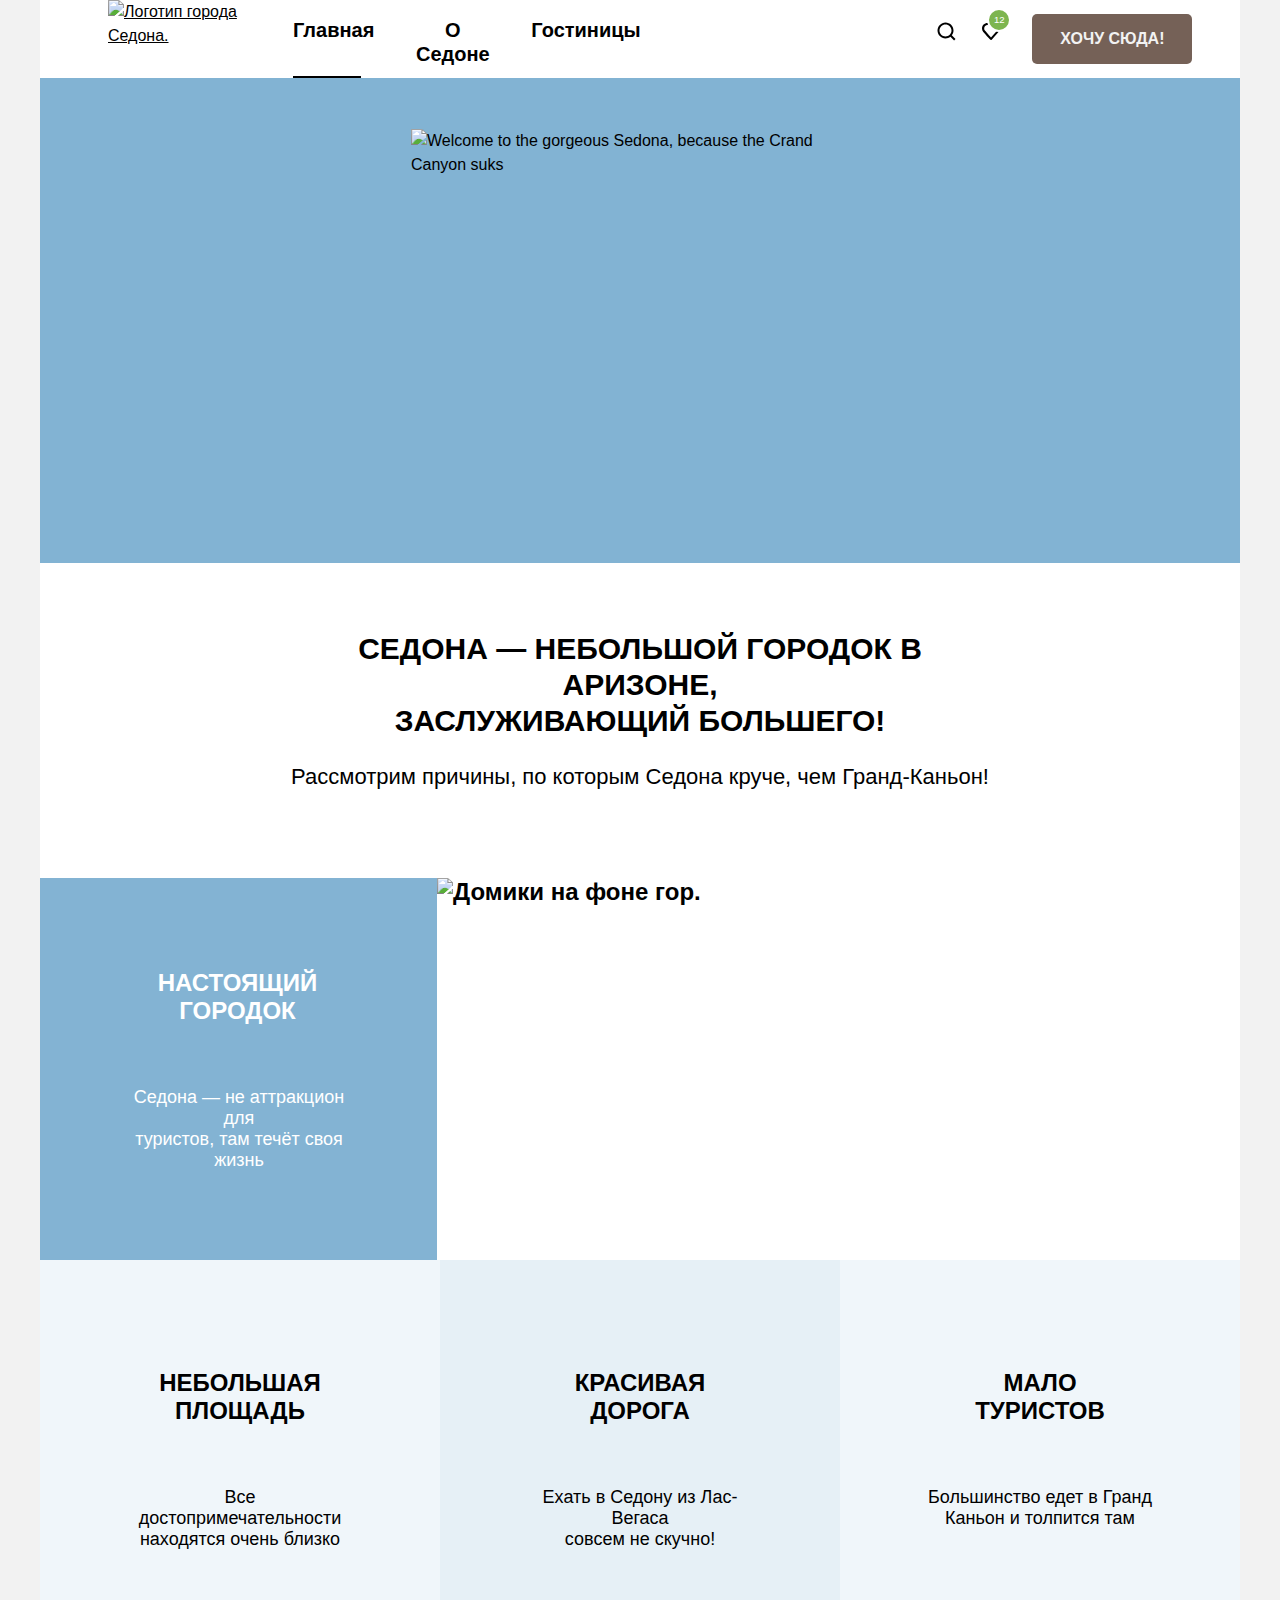
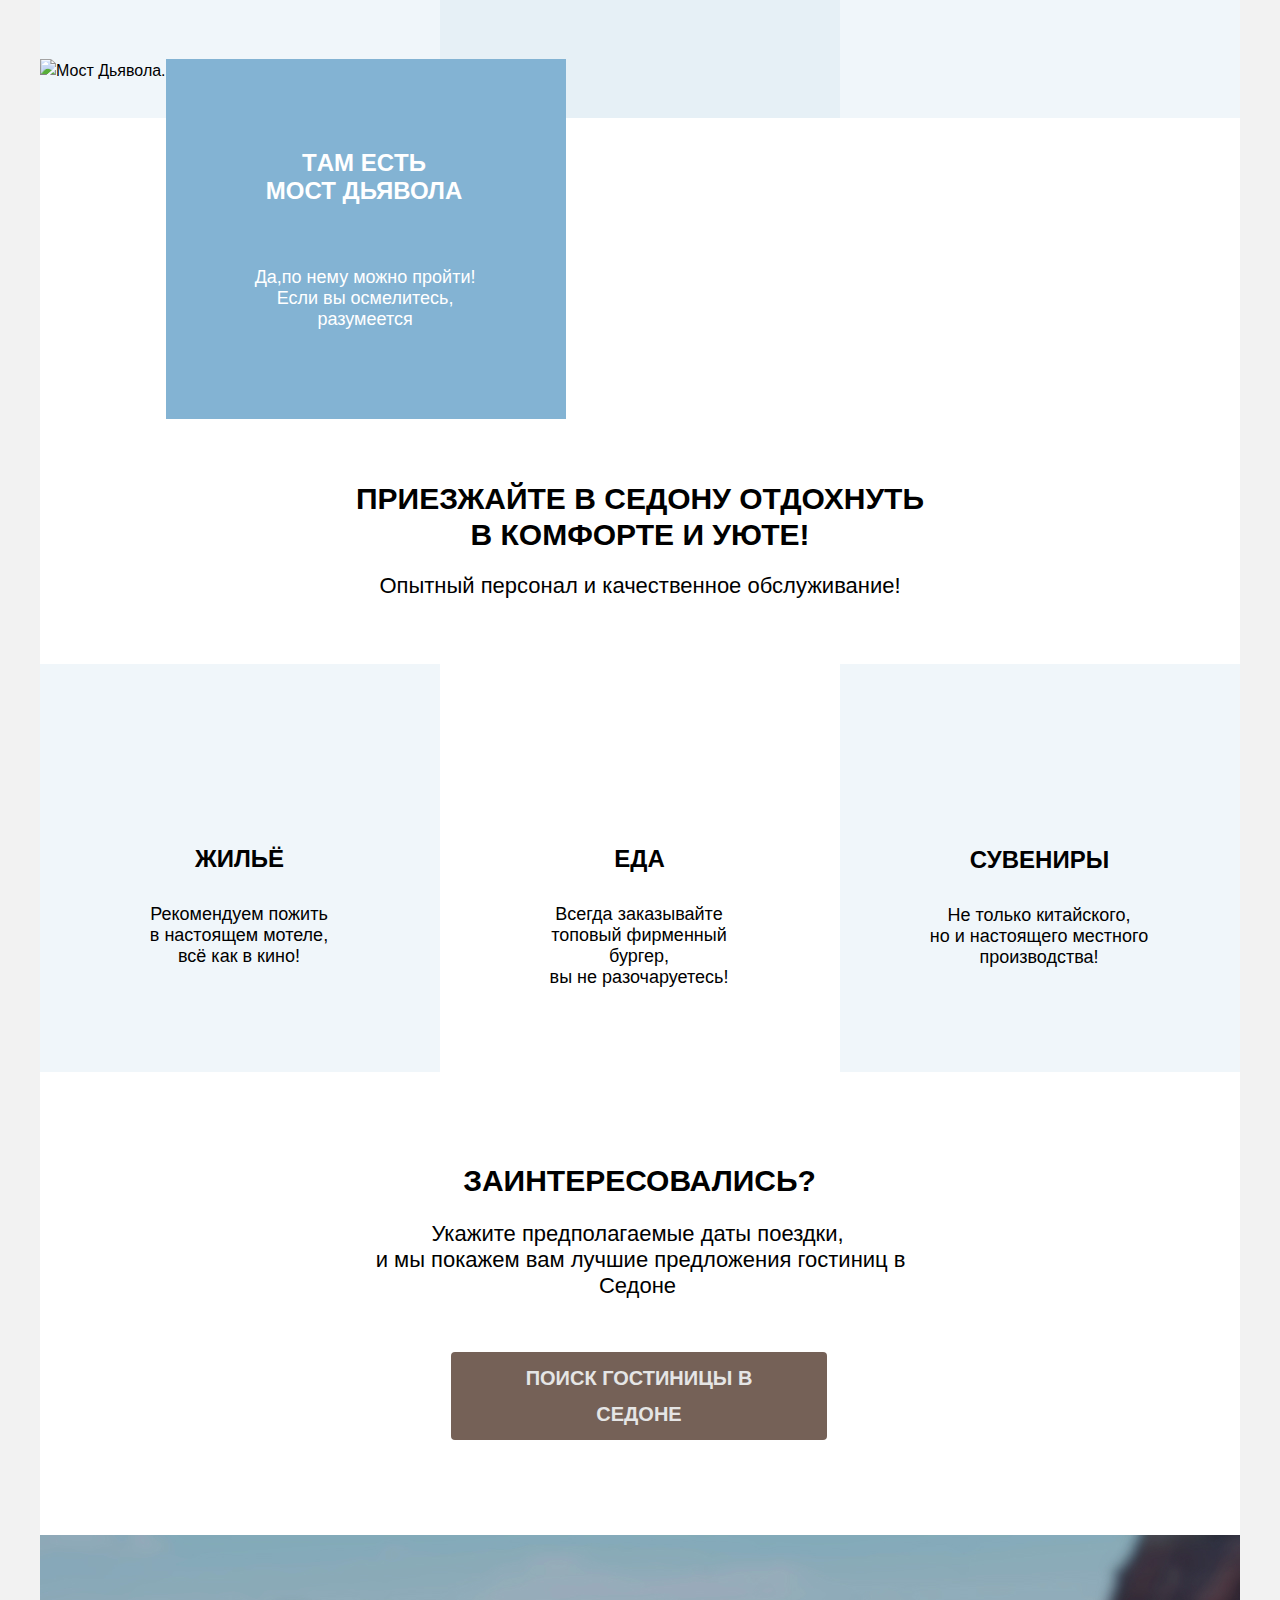
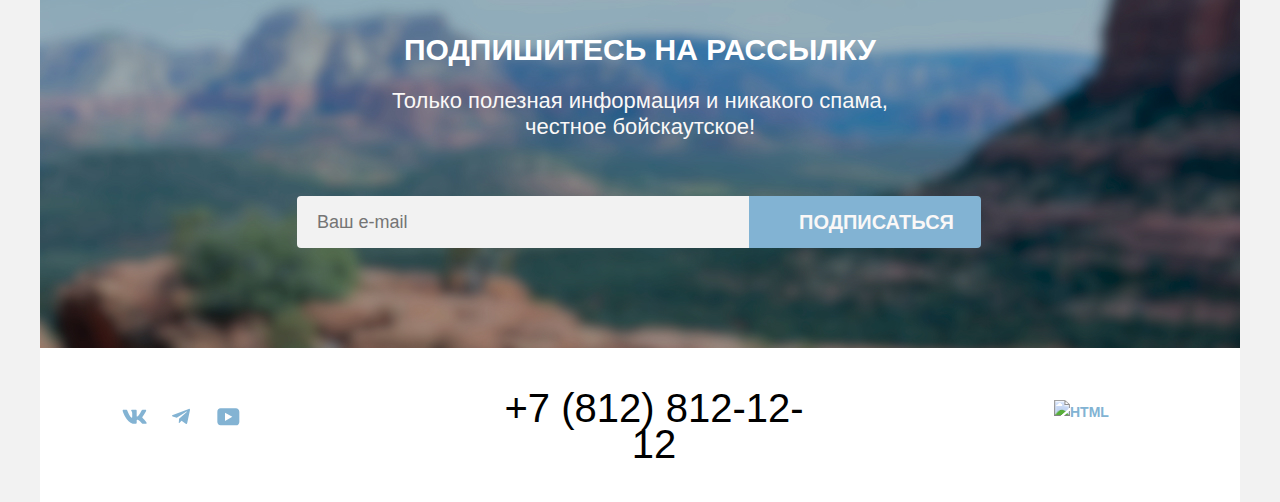
==== commit d12f91c5: "Task 11" ====
--- a/index.html
+++ b/index.html
@@ -1,52 +1,58 @@
 <!DOCTYPE html>
 <html lang="ru">
 
-  <head>
-    <meta charset="UTF-8">
-    <title> SEDONA-Главная </title>
-    <link rel="stylesheet" href="styles/styles.css">
-    <link rel="icon" href="favicon.ico">
-    <link rel="icon" type="image/png" href="./images/favicon.png">
-  </head>
-
-  <body>
-
-    <div class="pade-container">
-      <header class="page-header">
-        <div class="pade-header-container">
-
-       <nav class="navigation">
-        <a class = "navigation-logo" href="catalog.html">
-        <img class="logo" src="./images/logo-city.svg" width="140" height="70" alt="Логотип города Седона.">
-      </a>
-
-
-        <ul class="navigation-list">
-          <li class="navigation-item">
-            <a class="navigation-link navigation-link-сurrent" >Главная </a>
-          </li>
-          <li class="navigation-item">
-            <a class="navigation-link" href="#"> О Седоне</a>
-          </li>
-          <li class="navigation-item">
-            <a class="navigation-link" href="catalog.html">Гостиницы</a>
-          </li>
-        </ul>
-
-        <ul class="navigation-bloсk">
-          <li class="navigation-bloсk-item">
+<head>
+  <meta charset="UTF-8">
+  <title> SEDONA-Главная </title>
+  <link rel="stylesheet" href="styles/styles.css">
+  <link rel="icon" href="favicon.ico">
+  <link rel="icon" type="image/png" href="./images/favicon.png">
+</head>
+
+<body>
+
+  <div class="pade-container">
+    <header class="page-header">
+      <div class="pade-header-container">
+
+        <nav class="navigation">
+          <a class="navigation-logo" href="catalog.html">
+            <img class="logo" src="./images/logo-city.svg" width="140" height="70" alt="Логотип города Седона.">
+          </a>
+
+
+          <ul class="navigation-list">
+            <li class="navigation-item">
+              <a class="navigation-link navigation-link-сurrent">Главная </a>
+            </li>
+            <li class="navigation-item">
+              <a class="navigation-link" href="#"> О Седоне</a>
+            </li>
+            <li class="navigation-item">
+              <a class="navigation-link" href="catalog.html">Гостиницы</a>
+            </li>
+          </ul>
+
+          <ul class="navigation-bloсk">
+            <li class="navigation-bloсk-item">
               <a class="navigation-bloсk-link" href="#">
-              <svg aria-hidden="true" focusable="false" width="19" height="19" viewBox="0 0 19 19" fill="none" xmlns="http://www.w3.org/2000/svg">
-                <path d="M18.5 17.0083L14.8 13.3287C15.8 12.0359 16.5 10.3453 16.5 8.4558C16.5 4.08011 12.9 0.5 8.5 0.5C4.1 0.5 0.5 4.17956 0.5 8.55525C0.5 12.9309 4.1 16.511 8.5 16.511C10.3 16.511 12 15.9144 13.4 14.8204L17.1 18.5L18.5 17.0083ZM8.5 14.5221C5.2 14.5221 2.5 11.837 2.5 8.55525C2.5 5.27348 5.2 2.5884 8.5 2.5884C11.8 2.5884 14.5 5.27348 14.5 8.55525C14.5 11.837 11.8 14.5221 8.5 14.5221Z" fill="black"/>
-                </svg>
-              <span class="visually-hidden">Поиск </span>
-            </a>
-          </li>
+                <svg aria-hidden="true" focusable="false" width="19" height="19" viewBox="0 0 19 19" fill="none"
+                  xmlns="http://www.w3.org/2000/svg">
+                  <path
+                    d="M18.5 17.0083L14.8 13.3287C15.8 12.0359 16.5 10.3453 16.5 8.4558C16.5 4.08011 12.9 0.5 8.5 0.5C4.1 0.5 0.5 4.17956 0.5 8.55525C0.5 12.9309 4.1 16.511 8.5 16.511C10.3 16.511 12 15.9144 13.4 14.8204L17.1 18.5L18.5 17.0083ZM8.5 14.5221C5.2 14.5221 2.5 11.837 2.5 8.55525C2.5 5.27348 5.2 2.5884 8.5 2.5884C11.8 2.5884 14.5 5.27348 14.5 8.55525C14.5 11.837 11.8 14.5221 8.5 14.5221Z"
+                    fill="black" />
+                </svg>
+                <span class="visually-hidden">Поиск </span>
+              </a>
+            </li>
             <li class="navigation-bloсk-item">
               <a class="navigation-bloсk-link-i" href="#">
-                <svg aria-hidden="true" focusable="false" id="icon-clock-view" width="20" height="20" viewBox="0 0 20 20"  fill="none" xmlns="http://www.w3.org/2000/svg">
-                  <path d="M9.9 19C9.6 19 9.3 18.9 9.1 18.6C3.7 12.5 2.4 11.1 2.1 10.7C1.4 9.8 1 8.6 1 7.4C1 4.4 3.4 2 6.5 2C7.8 2 9 2.5 10 3.3C11 2.5 12.3 2 13.5 2C16.5 2 19 4.4 19 7.4C19 8.7 18.5 9.9 17.7 10.8L10.7 18.7C10.5 18.9 10.3 19 9.9 19ZM3.9 9.5C4.2 9.9 7.4 13.5 10 16.4L16.2 9.4C16.7 8.9 16.9 8.2 16.9 7.4C16.9 5.6 15.4 4.1 13.6 4.1C12.6 4.1 11.6 4.6 10.9 5.4C10.6 5.7 10.3 5.8 10 5.8C9.7 5.8 9.4 5.6 9.2 5.4C8.5 4.6 7.5 4.1 6.5 4.1C4.7 4.1 3.2 5.6 3.2 7.4C3.1 8.3 3.5 9 3.9 9.5C3.8 9.5 3.8 9.5 3.9 9.5Z" fill="black"/>
-                                </svg>
+                <svg aria-hidden="true" focusable="false" id="icon-clock-view" width="20" height="20"
+                  viewBox="0 0 20 20" fill="none" xmlns="http://www.w3.org/2000/svg">
+                  <path
+                    d="M9.9 19C9.6 19 9.3 18.9 9.1 18.6C3.7 12.5 2.4 11.1 2.1 10.7C1.4 9.8 1 8.6 1 7.4C1 4.4 3.4 2 6.5 2C7.8 2 9 2.5 10 3.3C11 2.5 12.3 2 13.5 2C16.5 2 19 4.4 19 7.4C19 8.7 18.5 9.9 17.7 10.8L10.7 18.7C10.5 18.9 10.3 19 9.9 19ZM3.9 9.5C4.2 9.9 7.4 13.5 10 16.4L16.2 9.4C16.7 8.9 16.9 8.2 16.9 7.4C16.9 5.6 15.4 4.1 13.6 4.1C12.6 4.1 11.6 4.6 10.9 5.4C10.6 5.7 10.3 5.8 10 5.8C9.7 5.8 9.4 5.6 9.2 5.4C8.5 4.6 7.5 4.1 6.5 4.1C4.7 4.1 3.2 5.6 3.2 7.4C3.1 8.3 3.5 9 3.9 9.5C3.8 9.5 3.8 9.5 3.9 9.5Z"
+                    fill="black" />
+                </svg>
                 <span class="visually-hidden">Избранное</span>
                 <span class="notification-badge">12</span>
               </a>
@@ -56,16 +62,17 @@
           <a href="catalog.html" class="btn">ХОЧУ СЮДА!</a>
 
         </nav>
-        </div>
+      </div>
 
     </header>
 
     <main class="main-container main-index">
 
-            <section class="hero-welcome">
-       <h1 class="visually-hidden"> Седона-городок в Аризоне</h1>
-        <img class='logo-text' src="./images/welcome.svg" width="458" height="352" alt="Welcome to the gorgeous Sedona, because the Crand Canyon suks">
-      </section >
+      <section class="hero-welcome">
+        <h1 class="visually-hidden"> Седона-городок в Аризоне</h1>
+        <img class='logo-text' src="./images/welcome.svg" width="458" height="352"
+          alt="Welcome to the gorgeous Sedona, because the Crand Canyon suks">
+      </section>
 
 
       <div class="hero-welcome-tittle">
@@ -74,25 +81,25 @@
         <p class="home">Рассмотрим причины, по которым Седона круче, чем Гранд-Каньон!</p>
       </div>
 
-        <section class="advantages">
+      <section class="advantages">
         <h2 class="visually-hidden"> Преимущества</h2>
       </section>
 
 
-           <div class="advantages-item-wide">
-            <div class="advantages-item-wide-town advantages-item-town">
-            <h3 class="advantages-title">НАСТОЯЩИЙ <br> ГОРОДОК</h3>
-            <p class="advantages-discription-i">Седона — не аттракцион для<br>туристов, там течёт своя<br> жизнь</p>
-          </div>
-          <div class="advantages-item-wide-photo">
-            <img class="advantages-image" src="./images/photo-1.jpg" width="800" height="385" alt="Домики на фоне гор.">
-          </div>
-        </div>
-
-
-        <section class="advantages-item-attractions">
-
-     <ul class="advantages-item-attractions">
+      <div class="advantages-item-wide">
+        <div class="advantages-item-wide-town advantages-item-town">
+          <h3 class="advantages-title">НАСТОЯЩИЙ <br> ГОРОДОК</h3>
+          <p class="advantages-discription-i">Седона — не аттракцион для<br>туристов, там течёт своя<br> жизнь</p>
+        </div>
+        <div class="advantages-item-wide-photo">
+          <img class="advantages-image" src="./images/photo-1.jpg" width="800" height="385" alt="Домики на фоне гор.">
+        </div>
+      </div>
+
+
+      <section class="advantages-item-attractions">
+
+        <ul class="advantages-item-attractions">
 
           <li class="advantages-item advantages-item-square">
             <h3 class="advantages-title-block">Небольшая площадь </h3>
@@ -106,56 +113,58 @@
 
           <li class="advantages-item advantages-item-tourist">
             <h3 class="advantages-title-block">Мало <br>туристов </h3>
-            <p class="advantages-discription">Большенство едет в Гранд Каньон и толпится там </p>
+            <p class="advantages-discription">Большинство едет в Гранд Каньон и толпится там </p>
           </li>
         </ul>
-        </section>
-
-
-
-          <div class ="advantages-item">
-            <div class ="advantages-photo ">
-            <img class="advantages-image" src="./images/photo-2.jpg" width="800" height="385" alt="Мост Дьявола.">
-          </div>
-            <div class="advantages-item-box advantages-item-box-photo">
-            <h3 class="advantages-title-i">ТAM ECTЬ<br> МОСТ ДЬЯВОЛА</h3>
-            <p class="advantages-discription-s">Да,по нему можно пройти!<br> Если вы осмелитесь,<br>разумеется </p>
-          </div>
-        </div>
-
-
-
-      <div  class="infrastructure">
+      </section>
+
+
+
+      <div class="advantages-item">
+        <div class="advantages-photo ">
+          <img class="advantages-image" src="./images/photo-2.jpg" width="800" height="385" alt="Мост Дьявола.">
+        </div>
+        <div class="advantages-item-box advantages-item-box-photo">
+          <h3 class="advantages-title-i">ТAM ECTЬ<br> МОСТ ДЬЯВОЛА</h3>
+          <p class="advantages-discription-s">Да,по нему можно пройти!<br> Если вы осмелитесь,<br>разумеется </p>
+        </div>
+      </div>
+
+
+
+      <div class="infrastructure">
         <h3 class="infrastructures-title"> ПРИЕЗЖАЙТЕ В СЕДОНУ ОТДОХНУТЬ <br> В КОМФОРТЕ И УЮТЕ!</h3>
         <p class="infrastructure-discription-i">Опытный персонал и качественное обслуживание!</p>
       </div>
 
-        <ul class="infrastructure-list">
-          <li class="infrastructure-item-housing">
-            <h3 class="infrastructure-title-housing">ЖИЛЬЁ </h3>
-            <p class="infrastructure-discription">Рекомендуем пожить<br> в настоящем мотеле,<br> всё как в кино!</p>
-          </li>
-          <li class="infrastructure-item-meal">
-            <h3 class="infrastructure-title-meal">ЕДА</h3>
-            <p class="infrastructure-discription">Всегда заказывайте<br> топовый фирменный бургер,<br> вы не разочаруетесь!</p>
-          </li>
-          <li class="infrastructure-item-gifts">
-            <h3 class="infrastructure-title-gifts">СУВЕНИРЫ</h3>
-            <p class="infrastructure-discription">Не только китайского,<br> но и настоящего местного<br> производства!</p>
-          </li>
-        </ul>
+      <ul class="infrastructure-list">
+        <li class="infrastructure-item-housing">
+          <h3 class="infrastructure-title-housing">ЖИЛЬЁ </h3>
+          <p class="infrastructure-discription">Рекомендуем пожить<br> в настоящем мотеле,<br> всё как в кино!</p>
+        </li>
+        <li class="infrastructure-item-meal">
+          <h3 class="infrastructure-title-meal">ЕДА</h3>
+          <p class="infrastructure-discription">Всегда заказывайте<br> топовый фирменный бургер,<br> вы не
+            разочаруетесь!</p>
+        </li>
+        <li class="infrastructure-item-gifts">
+          <h3 class="infrastructure-title-gifts">СУВЕНИРЫ</h3>
+          <p class="infrastructure-discription">Не только китайского,<br> но и настоящего местного<br> производства!</p>
+        </li>
+      </ul>
 
 
       <section class="container-search">
         <div class="search-wrapper">
-        <h2 class="search-title">ЗАИНТЕРЕСОВАЛИСЬ?</h2>
-        <p class="search-discription">Укажите предполагаемые даты поездки,<br> -и мы покажем вам лучшие предложения гостиниц
-          в Седоне</p>
-        <a class="search-button" href="catalog.html">ПОИСК ГОСТИНИЦЫ В СЕДОНЕ </a>
-      </div>
-          </section>
-          </main>
+          <h2 class="search-title">ЗАИНТЕРЕСОВАЛИСЬ?</h2>
+          <p class="search-discription">Укажите предполагаемые даты поездки,<br> +и мы покажем вам лучшие предложения
+            гостиниц
+            в Седоне</p>
+          <a class="search-button" href="catalog.html">ПОИСК ГОСТИНИЦЫ В СЕДОНЕ </a>
+        </div>
+      </section>
+    </main>
 
     <footer class="page-footer">
       <section class="following">
@@ -164,59 +173,68 @@
         <form class="following-from" action="https://echo.htmlacademy.ru/" method="post">
 
 
-      <div class="feedback">
-        <span class="following-from-name">
-        <label class="visually-hidden" for="user-email">Ваш e-mail</label>
-
-        <input class="field" type= "text" id= "user-email" name="user-email" placeholder="Ваш e-mail">
-        </span>
-        <button class="button-submit" type="submit">ПОДПИСАТЬСЯ</button>
-      </div>
-    </form>
-    </section>
-
-  <div class="page-footer-block-i">
-      <section class="footer-social">
-        <h2 class="visually-hidden">Социальные сети </h2>
-        <ul class="footer-social-list">
-          <li class="footer-social-item">
-            <a class="footer-social-link footer-social-vk" href="#">
-              <span class="visually-hidden">ВКонтакте</span>
-              <svg aria-hidden="true" focusable="false" id="icon-wk" width="25" height="15" viewBox="0 0 25 15" fill="currenColor" xmlns="http://www.w3.org/2000/svg">
-                <path fill-rule="evenodd" clip-rule="evenodd" d="M24.1164 1.80445C24.2824 1.25845 24.1164 0.856445 23.3214 0.856445H20.6964C20.0284 0.856445 19.7204 1.20345 19.5534 1.58645C19.5534 1.58645 18.2184 4.78245 16.3274 6.85845C15.7154 7.46045 15.4374 7.65145 15.1034 7.65145C14.9364 7.65145 14.6854 7.46045 14.6854 6.91345V1.80445C14.6854 1.14845 14.5014 0.856445 13.9454 0.856445H9.81738C9.40038 0.856445 9.14938 1.16045 9.14938 1.44945C9.14938 2.07045 10.0954 2.21445 10.1924 3.96245V7.76045C10.1924 8.59345 10.0394 8.74444 9.70538 8.74444C8.81538 8.74444 6.65038 5.53345 5.36538 1.85945C5.11638 1.14445 4.86438 0.856445 4.19338 0.856445H1.56638C0.816382 0.856445 0.666382 1.20345 0.666382 1.58645C0.666382 2.26845 1.55638 5.65645 4.81138 10.1374C6.98138 13.1974 10.0364 14.8564 12.8194 14.8564C14.4884 14.8564 14.6944 14.4884 14.6944 13.8534V11.5404C14.6944 10.8034 14.8524 10.6564 15.3814 10.6564C15.7714 10.6564 16.4384 10.8484 17.9964 12.3234C19.7764 14.0724 20.0694 14.8564 21.0714 14.8564H23.6964C24.4464 14.8564 24.8224 14.4884 24.6064 13.7604C24.3684 13.0364 23.5184 11.9854 22.3914 10.7384C21.7794 10.0284 20.8614 9.26345 20.5824 8.88045C20.1934 8.38945 20.3044 8.17044 20.5824 7.73345C20.5824 7.73345 23.7824 3.30745 24.1154 1.80445H24.1164Z" fill="currentColor"/>
-                </svg>
-            </a>
-          </li>
-
-          <li class="footer-social-item">
-            <a class="footer-social-link footer-social-tm" href="#">
-              <span class="visually-hidden">Телеграмм</span>
-              <svg aria-hidden="true" focusable="false" id="icon-tm" width="18" height="17" viewBox="0 0 18 17" fill="currenColor" xmlns="http://www.w3.org/2000/svg">
-                <path d="M16.785 0.955705L0.840489 7.1042C-0.247661 7.54126 -0.241365 8.14828 0.640845 8.41897L4.73445 9.69597L14.2058 3.72014C14.6537 3.44766 15.0629 3.59424 14.7265 3.89281L7.05283 10.8183H7.05103L7.05283 10.8192L6.77045 15.0387C7.18413 15.0387 7.36669 14.8489 7.59871 14.625L9.58705 12.6915L13.7229 15.7464C14.4855 16.1664 15.0332 15.9506 15.2229 15.0405L17.9379 2.2453C18.2158 1.13107 17.5126 0.626562 16.785 0.955705Z" fill="currentColor"/>
-                </svg>
-            </a>
-          </li>
-          <li class="footer-social-item">
-          <a class="footer-social-link footer-social-youtube" href="#">
-            <span class="visually-hidden">Ютуб</span>
-            <svg aria-hidden="true" focusable="false" id="icon-youtube" width="48" height="41" viewBox="0 0 48 41" fill="currenColor" xmlns="http://www.w3.org/2000/svg">
-              <path d="M31.9402 12.3564H16.5074C14.6467 12.3564 13.3333 13.9502 13.3333 15.7564V25.8502C13.3333 27.7627 14.6467 29.3564 16.5074 29.3564H32.1591C33.8009 29.3564 35.3333 27.7627 35.3333 25.9564V15.7564C35.1143 13.9502 33.8009 12.3564 31.9402 12.3564ZM20.9949 24.8939V16.8189L28.3283 20.8564L20.9949 24.8939Z" fill="currentColor"/>
-              </svg>
-          </a>
-          </li>
-        </ul>
-      </section>
-
-      <section class="footer-contacts">
-        <h2 class="visually-hidden">Контакты</h2>
-        <a class="footer-contacts-phone" href="tel:+78128121212"> +7 (812) 812-12-12</a>
-      </section>
-
-      <section class="footer-link">
-        <h2 class="visually-hidden">Сcылка на академию</h2>
-        <img class="logo-academy" src= "./images/logo.svg" width="115" height="33" alt="HTML академия.">
-      </section>
-    </div>
+          <div class="feedback">
+            <span class="following-from-name">
+              <label class="visually-hidden" for="user-email">Ваш e-mail</label>
+
+              <input class="field" type="text" id="user-email" name="user-email" placeholder="Ваш e-mail">
+            </span>
+            <button class="button-submit" type="submit">ПОДПИСАТЬСЯ</button>
+          </div>
+        </form>
+      </section>
+
+      <div class="page-footer-block-i">
+        <section class="footer-social">
+          <h2 class="visually-hidden">Социальные сети </h2>
+          <ul class="footer-social-list">
+            <li class="footer-social-item">
+              <a class="footer-social-link footer-social-vk" href="#">
+                <span class="visually-hidden">ВКонтакте</span>
+                <svg aria-hidden="true" focusable="false" id="icon-wk" width="25" height="15" viewBox="0 0 25 15"
+                  fill="currenColor" xmlns="http://www.w3.org/2000/svg">
+                  <path fill-rule="evenodd" clip-rule="evenodd"
+                    d="M24.1164 1.80445C24.2824 1.25845 24.1164 0.856445 23.3214 0.856445H20.6964C20.0284 0.856445 19.7204 1.20345 19.5534 1.58645C19.5534 1.58645 18.2184 4.78245 16.3274 6.85845C15.7154 7.46045 15.4374 7.65145 15.1034 7.65145C14.9364 7.65145 14.6854 7.46045 14.6854 6.91345V1.80445C14.6854 1.14845 14.5014 0.856445 13.9454 0.856445H9.81738C9.40038 0.856445 9.14938 1.16045 9.14938 1.44945C9.14938 2.07045 10.0954 2.21445 10.1924 3.96245V7.76045C10.1924 8.59345 10.0394 8.74444 9.70538 8.74444C8.81538 8.74444 6.65038 5.53345 5.36538 1.85945C5.11638 1.14445 4.86438 0.856445 4.19338 0.856445H1.56638C0.816382 0.856445 0.666382 1.20345 0.666382 1.58645C0.666382 2.26845 1.55638 5.65645 4.81138 10.1374C6.98138 13.1974 10.0364 14.8564 12.8194 14.8564C14.4884 14.8564 14.6944 14.4884 14.6944 13.8534V11.5404C14.6944 10.8034 14.8524 10.6564 15.3814 10.6564C15.7714 10.6564 16.4384 10.8484 17.9964 12.3234C19.7764 14.0724 20.0694 14.8564 21.0714 14.8564H23.6964C24.4464 14.8564 24.8224 14.4884 24.6064 13.7604C24.3684 13.0364 23.5184 11.9854 22.3914 10.7384C21.7794 10.0284 20.8614 9.26345 20.5824 8.88045C20.1934 8.38945 20.3044 8.17044 20.5824 7.73345C20.5824 7.73345 23.7824 3.30745 24.1154 1.80445H24.1164Z"
+                    fill="currentColor" />
+                </svg>
+              </a>
+            </li>
+
+            <li class="footer-social-item">
+              <a class="footer-social-link footer-social-tm" href="#">
+                <span class="visually-hidden">Телеграмм</span>
+                <svg aria-hidden="true" focusable="false" id="icon-tm" width="18" height="17" viewBox="0 0 18 17"
+                  fill="currenColor" xmlns="http://www.w3.org/2000/svg">
+                  <path
+                    d="M16.785 0.955705L0.840489 7.1042C-0.247661 7.54126 -0.241365 8.14828 0.640845 8.41897L4.73445 9.69597L14.2058 3.72014C14.6537 3.44766 15.0629 3.59424 14.7265 3.89281L7.05283 10.8183H7.05103L7.05283 10.8192L6.77045 15.0387C7.18413 15.0387 7.36669 14.8489 7.59871 14.625L9.58705 12.6915L13.7229 15.7464C14.4855 16.1664 15.0332 15.9506 15.2229 15.0405L17.9379 2.2453C18.2158 1.13107 17.5126 0.626562 16.785 0.955705Z"
+                    fill="currentColor" />
+                </svg>
+              </a>
+            </li>
+            <li class="footer-social-item">
+              <a class="footer-social-link footer-social-youtube" href="#">
+                <span class="visually-hidden">Ютуб</span>
+                <svg aria-hidden="true" focusable="false" id="icon-youtube" width="48" height="41" viewBox="0 0 48 41"
+                  fill="currenColor" xmlns="http://www.w3.org/2000/svg">
+                  <path
+                    d="M31.9402 12.3564H16.5074C14.6467 12.3564 13.3333 13.9502 13.3333 15.7564V25.8502C13.3333 27.7627 14.6467 29.3564 16.5074 29.3564H32.1591C33.8009 29.3564 35.3333 27.7627 35.3333 25.9564V15.7564C35.1143 13.9502 33.8009 12.3564 31.9402 12.3564ZM20.9949 24.8939V16.8189L28.3283 20.8564L20.9949 24.8939Z"
+                    fill="currentColor" />
+                </svg>
+              </a>
+            </li>
+          </ul>
+        </section>
+
+        <section class="footer-contacts">
+          <h2 class="visually-hidden">Контакты</h2>
+          <a class="footer-contacts-phone" href="tel:+78128121212"> +7 (812) 812-12-12</a>
+        </section>
+
+        <section class="footer-link">
+          <h2 class="visually-hidden">Сcылка на академию</h2>
+          <img class="logo-academy" src="./images/logo.svg" width="115" height="33" alt="HTML академия.">
+        </section>
+      </div>
     </footer>
   </div>
 
@@ -224,9 +242,11 @@
   <div class="modal-container modal-container-close">
     <div class="modal modal-searh">
       <button class="modal-close-button" type="button">
-        <svg class="close-btn-icon" width="52" height="52" viewBox="0 0 52 52" fill="none" xmlns="http://www.w3.org/2000/svg">
-          <circle cx="26" cy="26" r="26" fill="#F2F2F2"/>
-          <path d="M33.4907 20.7828L32.1984 19.4905L26.4907 25.1982L20.783 19.4905L19.4907 20.7828L25.1984 26.4905L19.4907 32.1982L20.783 33.4905L26.4907 27.7828L32.1984 33.4905L33.4907 32.1982L27.783 26.4905L33.4907 20.7828Z" />
+        <svg class="close-btn-icon" width="52" height="52" viewBox="0 0 52 52" fill="none"
+          xmlns="http://www.w3.org/2000/svg">
+          <circle cx="26" cy="26" r="26" fill="#F2F2F2" />
+          <path
+            d="M33.4907 20.7828L32.1984 19.4905L26.4907 25.1982L20.783 19.4905L19.4907 20.7828L25.1984 26.4905L19.4907 32.1982L20.783 33.4905L26.4907 27.7828L32.1984 33.4905L33.4907 32.1982L27.783 26.4905L33.4907 20.7828Z" />
         </svg>
       </button>
 
@@ -237,48 +257,49 @@
           <p class="field-group">
 
             <label class="form-label" for="check-in-date"> Дата Заезда:
-            <input class="form-field calendar-field" type="text" id="check-in-date" name="check-in-date" value="27 апреля 2020" placeholder="Укажите дату ">
-          </label>
+              <input class="form-field calendar-field" type="text" id="check-in-date" name="check-in-date"
+                value="27 апреля 2020" placeholder="Укажите дату ">
+            </label>
           </p>
 
-            <span class="form-message form-message-error">Мы не можем отправить вас в прошлое</span>
-
-        <p class="field-group-i">
-          <label class="form-label" for="check-out-date">Дата Выезда:
-          <input class="form-field-i calendar-field" type="text" id="check-out-date" name="check-out-date"
-            value="1 сентября 2023" placeholder="Укажите дату">
-          </label>
+          <span class="form-message form-message-error">Мы не можем отправить вас в прошлое</span>
+
+          <p class="field-group-i">
+            <label class="form-label" for="check-out-date">Дата Выезда:
+              <input class="form-field-i calendar-field" type="text" id="check-out-date" name="check-out-date"
+                value="1 сентября 2023" placeholder="Укажите дату">
+            </label>
           </p>
           <span class="form-message form-message-available">На эти даты есть cвободные номера. Пока есть.</span>
 
-        <div class="field-group-uzer">
-          <p class="field-group-uzer-half">
-            <label class="form label" for="adults">Взрослые:</label>
-          </p>
-
-        <div class="namber-control">
-            <button class="namber-control-button" type="button">
-              <span class="visually-hidden">Уменьшить количество взрослых</span>
-              <svg width="20" height="20" viewBox="0 0 20 20" fill="currentColor" xmlns="http://www.w3.org/2000/svg">
-                <path d="M3 9V11H17V9H3Z" fill="#756157" fill-opacity="0.3"/>
-                </svg>
-
-            </button>
-
-            <input id="adults" type="text" value="2">
-            <span class="visually-hidden">Количество взрослых</span>
-            <button class="namber-control-button" type="button">
-              <span class="visually-hidden">Увеличить количество взрослых</span>
-
-              <svg width="20" height="20" viewBox="0 0 20 20" fill="currentColor" xmlns="http://www.w3.org/2000/svg">
-                <path d="M17 9H11V3H9V9H3V11H9V17H11V11H17V9Z" fill="#756157" fill-opacity="0.3"/>
-                </svg>
-            </button>
-          </div>
-
-          <p class="field-group-uzer-half-i">
-
-            <label class="form label" for="adults-children">Дети:</label>
+          <div class="field-group-uzer">
+            <p class="field-group-uzer-half">
+              <label class="form label" for="adults">Взрослые:</label>
+            </p>
+
+            <div class="namber-control">
+              <button class="namber-control-button" type="button">
+                <span class="visually-hidden">Уменьшить количество взрослых</span>
+                <svg width="20" height="20" viewBox="0 0 20 20" fill="currentColor" xmlns="http://www.w3.org/2000/svg">
+                  <path d="M3 9V11H17V9H3Z" fill="#756157" fill-opacity="0.3" />
+                </svg>
+
+              </button>
+
+              <input id="adults" type="text" value="2">
+              <span class="visually-hidden">Количество взрослых</span>
+              <button class="namber-control-button" type="button">
+                <span class="visually-hidden">Увеличить количество взрослых</span>
+
+                <svg width="20" height="20" viewBox="0 0 20 20" fill="currentColor" xmlns="http://www.w3.org/2000/svg">
+                  <path d="M17 9H11V3H9V9H3V11H9V17H11V11H17V9Z" fill="#756157" fill-opacity="0.3" />
+                </svg>
+              </button>
+            </div>
+
+            <p class="field-group-uzer-half-i">
+
+              <label class="form label" for="adults-children">Дети:</label>
             <div class="i-circle">i
               <div class="circle-text">
                 <div class="rectangle text_center">Укажите количество детей,<br>которые будут с вами, возраст<br>
@@ -288,29 +309,29 @@
             </div>
 
             <div class="namber-control-i">
-            <button class="namber-control-button" type="button">
-              <span class="visually-hidden">Уменьшить количество детей</span>
-              <svg width="20" height="20" viewBox="0 0 20 20" fill="currentColor" xmlns="http://www.w3.org/2000/svg">
-                <path d="M3 9V11H17V9H3Z" fill="#756157" fill-opacity="0.3"/>
-              </svg>
-            </button>
-
-            <input id="adults-children" type="text" value="2">
-            <span class="visually-hidden">Количество детей</span>
-            <button class="namber-control-button" type="button">
-              <span class="visually-hidden">Увеличить количество детей </span>
-              <svg width="20" height="20" viewBox="0 0 20 20" fill="currentColor" xmlns="http://www.w3.org/2000/svg">
-                <path d="M17 9H11V3H9V9H3V11H9V17H11V11H17V9Z" fill="#756157" fill-opacity="0.3"/>
-                </svg>
-            </button>
+              <button class="namber-control-button" type="button">
+                <span class="visually-hidden">Уменьшить количество детей</span>
+                <svg width="20" height="20" viewBox="0 0 20 20" fill="currentColor" xmlns="http://www.w3.org/2000/svg">
+                  <path d="M3 9V11H17V9H3Z" fill="#756157" fill-opacity="0.3" />
+                </svg>
+              </button>
+
+              <input id="adults-children" type="text" value="2">
+              <span class="visually-hidden">Количество детей</span>
+              <button class="namber-control-button" type="button">
+                <span class="visually-hidden">Увеличить количество детей </span>
+                <svg width="20" height="20" viewBox="0 0 20 20" fill="currentColor" xmlns="http://www.w3.org/2000/svg">
+                  <path d="M17 9H11V3H9V9H3V11H9V17H11V11H17V9Z" fill="#756157" fill-opacity="0.3" />
+                </svg>
+              </button>
+            </div>
           </div>
-        </div>
-                  <button class="button auth-form-button" type="submit">Найти</button>
+          <button class="button auth-form-button" type="submit">Найти</button>
         </form>
-        </section>
-        </div>
-        </div>
-
-        </body>
-
-        </html>
+      </section>
+    </div>
+  </div>
+
+</body>
+
+</html>--- a/styles/styles.css
+++ b/styles/styles.css
@@ -24,11 +24,12 @@
 
 body {
   margin: 0;
-  background-color: rgba(255, 255, 255, 1);
+  background-color: rgba(242, 242, 242, 1);
   font-family: "PT Sans", sans-serif;
   font-size: 16px;
   line-height: 24px;
   color: rgba(0, 0, 0, 1);
+  width: 1280px;
 }
 
 .pade-container {
@@ -149,7 +150,7 @@
 
 .hotels-card-title-i {
   margin-left: -1px;
-  margin-top: 10px;
+  margin-top: 11px;
   margin-bottom: 16px;
   font-size: 24px;
   line-height: 28px;
@@ -158,8 +159,8 @@
 }
 
 .hotels-card-title-b {
-  margin-left: 1px;
-  margin-top: 10px;
+  margin-left: -1px;
+  margin-top: 11px;
   margin-bottom: 16px;
   font-size: 24px;
   line-height: 28px;
@@ -456,7 +457,7 @@
   font-size: 24px;
   line-height: 28px;
   margin-bottom: 24px;
-  margin-left: 1px;
+  margin-left: -1px;
 }
 
 .advantages-title-i {
@@ -471,7 +472,7 @@
   line-height: 21px;
   font-family: "PT Sans", sans-serif;
   font-weight: 400;
-  margin-top: 19px;
+  margin-top: 17px;
 }
 
 .advantages-discription-s {
@@ -685,8 +686,8 @@
   font-size: 18px;
   line-height: 21px;
   font-weight: 400;
-  padding-top: 6px;
-  margin-left: -1px;
+  padding-top: 7px;
+  margin-left: -2px;
 }
 
 .infrastructure-discription-i {
@@ -719,6 +720,7 @@
   line-height: 24px;
   font-weight: 400;
   border-radius: 4px;
+  min-height: 52px;
 }
 
 .search-wrapper {
@@ -737,6 +739,7 @@
   font-weight: 700;
   font-family: "PT Sans", sans-serif;
   margin-top: -5px;
+  margin-left: -1px;
 }
 
 .search-discription {
@@ -744,8 +747,8 @@
   line-height: 26px;
   font-weight: 400;
   font-family: "PT Sans", sans-serif;
-  margin-top: -4px;
-  margin-left: -3px;
+  margin-top: -3px;
+  margin-left: -5px;
   margin-bottom: 61px;
 }
 
@@ -762,7 +765,7 @@
   width: 276px;
   flex-wrap: wrap;
   margin-left: 107px;
-  margin-top: -7px;
+  margin-top: -8px;
   margin-bottom: -9px;
 }
 
@@ -843,7 +846,6 @@
 
 .feedback {
   padding-bottom: 100px;
-  max-height: 52px;
   justify-content: center;
   display: flex;
   text-align: center;
@@ -902,7 +904,7 @@
   font-weight: 600;
   margin-left: -44px;
   margin-top: 33px;
-  padding: 8px 50px;
+  padding: 9px 50px;
   height: fit-content;
 }
 
@@ -970,10 +972,9 @@
   background-color: rgba(117, 97, 87, 1);
   min-height: 18px;
   width: 105px;
-  text-align: center;
   text-transform: uppercase;
   align-items: center;
-  padding: 8px 17px;
+  padding: 9px 17px;
 }
 
 .hotels-card-button:hover,
@@ -1003,7 +1004,7 @@
   text-align: center;
   text-transform: uppercase;
   margin-right: 38px;
-  padding: 8px 20px;
+  padding: 9px 20px;
   width: 104px;
 }
 
@@ -1033,7 +1034,7 @@
   text-align: center;
   text-transform: uppercase;
   margin: 0;
-  padding: 8px 20px;
+  padding: 9px 20px;
   width: 105px;
   margin-right: 38px;
 }
@@ -1078,9 +1079,9 @@
   font-size: 14px;
   color: rgba(130, 179, 211, 1);
   float: right;
-  margin-right: -70px;
+  margin-right: -69px;
   margin-left: 138px;
-  margin-top: 9px;
+  margin-top: 10px;
   font-family: "PT Sans", sans-serif;
   font-weight: 700;
   flex-wrap: wrap;
@@ -1319,10 +1320,9 @@
 }
 
 .breadcrumbs-arrow-link {
-  width: 6px;
-  height: 10px;
+  width: 1px;
+  min-height: 10px;
   background-image: url("../images/arrow.svg");
-  background-size: contain;
   background-repeat: no-repeat;
 }
 
@@ -1333,9 +1333,8 @@
   text-decoration: none;
   font-weight: 400;
   display: flex;
-  align-items: center;
   padding-left: 17px;
-  margin-top: -2px;
+  margin-top: -7px;
 }
 
 .hotels-filter-item {
@@ -1376,7 +1375,7 @@
   font-size: 20px;
   line-height: 24px;
   font-weight: 700;
-  margin-left: 77px;
+  margin-left: 82px;
   margin-bottom: 26px;
   flex-wrap: wrap;
 }
@@ -1642,11 +1641,11 @@
   max-width: 1060px;
   min-height: 49px;
   margin-left: -5px;
-  margin-top: -16px;
+  margin-top: -15px;
 }
 
 .hotels-filter-button {
-  margin-top: 16px;
+  margin-top: 11px;
   margin-left: 72px;
   max-width: 88px;
   padding: 8px 26px;
@@ -1657,12 +1656,14 @@
   margin-left: 40px;
   border: none;
   max-width: 190px;
+  margin-top: -4px;
 }
 
 .hotels-filter-group-c {
   margin-left: 40px;
   border: none;
   max-width: 400px;
+  margin-top: -4px;
 }
 
 .range-scale {
@@ -1969,7 +1970,7 @@
   position: relative;
   margin: auto;
   padding: 64px 70px;
-  background-color: rgba(255, 255, 255, 1)
+  background-color: rgba(242, 242, 242, 0.8)
 }
 
 .modal-close-button {
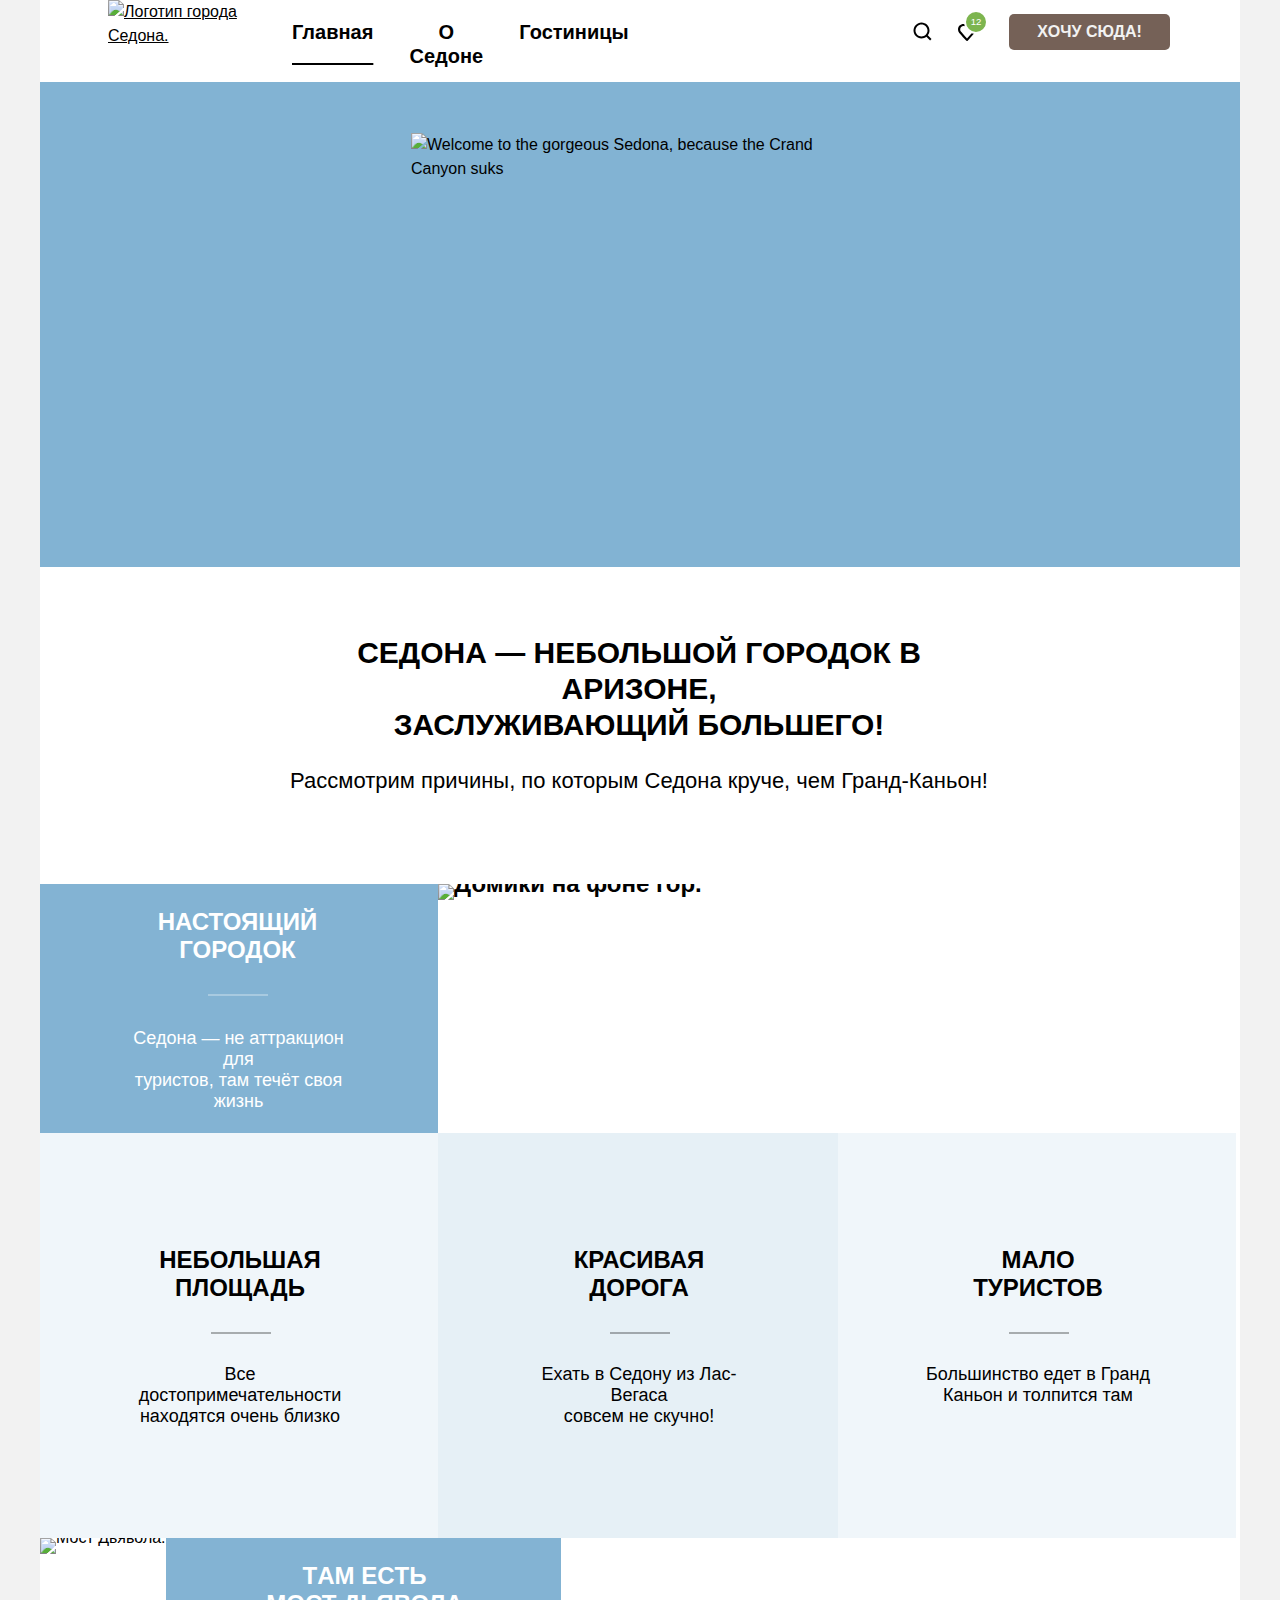
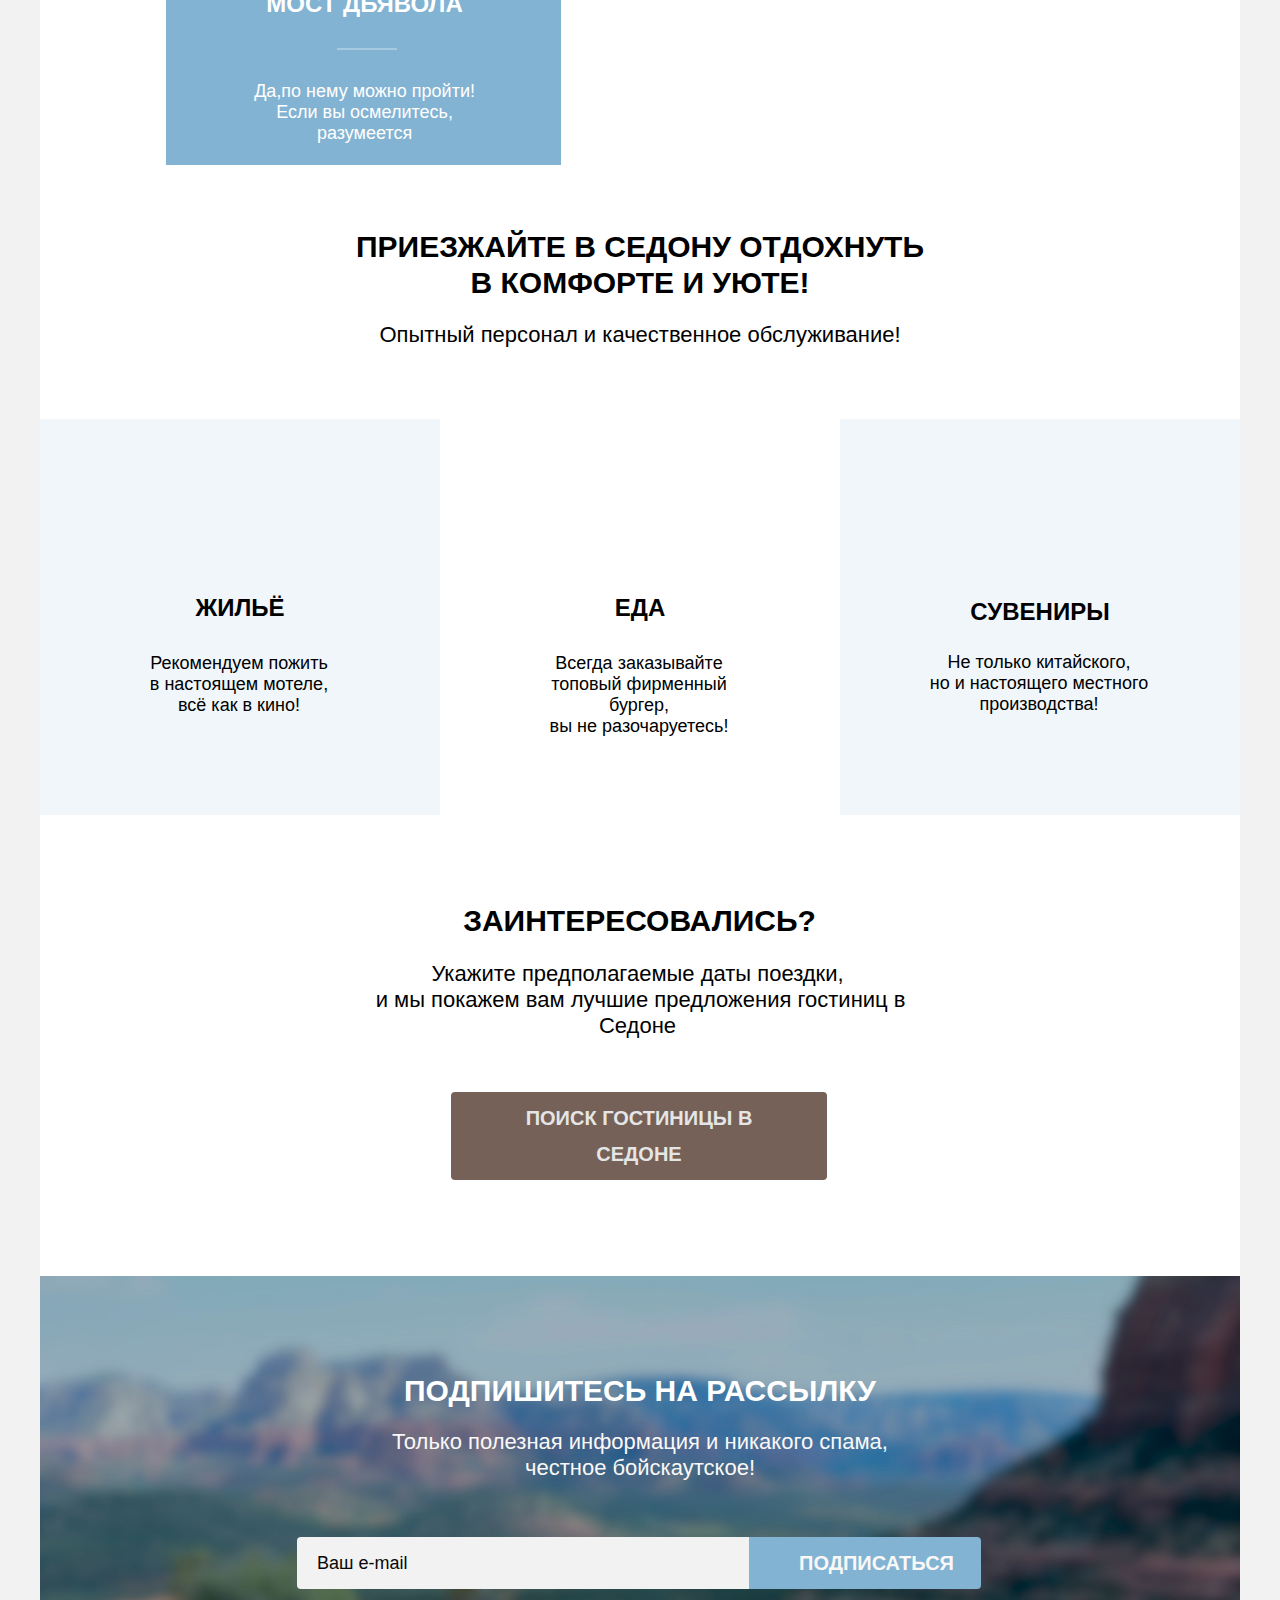
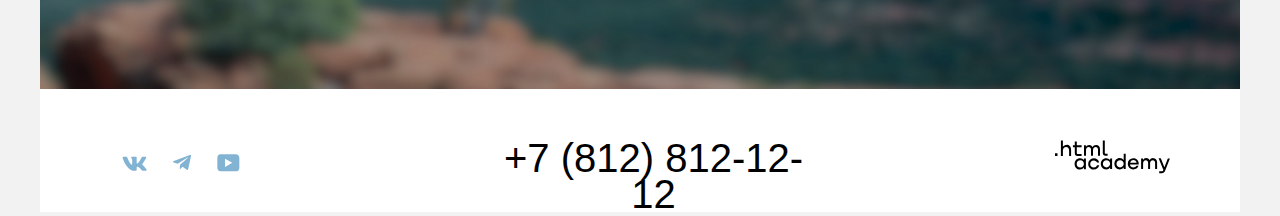
==== commit ec8e0bc2: "Защита" ====
--- a/index.html
+++ b/index.html
@@ -13,56 +13,59 @@
 
   <div class="pade-container">
     <header class="page-header">
-      <div class="pade-header-container">
-
-        <nav class="navigation">
-          <a class="navigation-logo" href="catalog.html">
-            <img class="logo" src="./images/logo-city.svg" width="140" height="70" alt="Логотип города Седона.">
-          </a>
-
-
-          <ul class="navigation-list">
-            <li class="navigation-item">
-              <a class="navigation-link navigation-link-сurrent">Главная </a>
-            </li>
-            <li class="navigation-item">
-              <a class="navigation-link" href="#"> О Седоне</a>
-            </li>
-            <li class="navigation-item">
-              <a class="navigation-link" href="catalog.html">Гостиницы</a>
-            </li>
-          </ul>
-
-          <ul class="navigation-bloсk">
-            <li class="navigation-bloсk-item">
-              <a class="navigation-bloсk-link" href="#">
-                <svg aria-hidden="true" focusable="false" width="19" height="19" viewBox="0 0 19 19" fill="none"
-                  xmlns="http://www.w3.org/2000/svg">
-                  <path
-                    d="M18.5 17.0083L14.8 13.3287C15.8 12.0359 16.5 10.3453 16.5 8.4558C16.5 4.08011 12.9 0.5 8.5 0.5C4.1 0.5 0.5 4.17956 0.5 8.55525C0.5 12.9309 4.1 16.511 8.5 16.511C10.3 16.511 12 15.9144 13.4 14.8204L17.1 18.5L18.5 17.0083ZM8.5 14.5221C5.2 14.5221 2.5 11.837 2.5 8.55525C2.5 5.27348 5.2 2.5884 8.5 2.5884C11.8 2.5884 14.5 5.27348 14.5 8.55525C14.5 11.837 11.8 14.5221 8.5 14.5221Z"
-                    fill="black" />
-                </svg>
-                <span class="visually-hidden">Поиск </span>
-              </a>
-            </li>
-            <li class="navigation-bloсk-item">
-              <a class="navigation-bloсk-link-i" href="#">
-                <svg aria-hidden="true" focusable="false" id="icon-clock-view" width="20" height="20"
-                  viewBox="0 0 20 20" fill="none" xmlns="http://www.w3.org/2000/svg">
-                  <path
-                    d="M9.9 19C9.6 19 9.3 18.9 9.1 18.6C3.7 12.5 2.4 11.1 2.1 10.7C1.4 9.8 1 8.6 1 7.4C1 4.4 3.4 2 6.5 2C7.8 2 9 2.5 10 3.3C11 2.5 12.3 2 13.5 2C16.5 2 19 4.4 19 7.4C19 8.7 18.5 9.9 17.7 10.8L10.7 18.7C10.5 18.9 10.3 19 9.9 19ZM3.9 9.5C4.2 9.9 7.4 13.5 10 16.4L16.2 9.4C16.7 8.9 16.9 8.2 16.9 7.4C16.9 5.6 15.4 4.1 13.6 4.1C12.6 4.1 11.6 4.6 10.9 5.4C10.6 5.7 10.3 5.8 10 5.8C9.7 5.8 9.4 5.6 9.2 5.4C8.5 4.6 7.5 4.1 6.5 4.1C4.7 4.1 3.2 5.6 3.2 7.4C3.1 8.3 3.5 9 3.9 9.5C3.8 9.5 3.8 9.5 3.9 9.5Z"
-                    fill="black" />
-                </svg>
-                <span class="visually-hidden">Избранное</span>
-                <span class="notification-badge">12</span>
-              </a>
-            </li>
-          </ul>
-
-          <a href="catalog.html" class="btn">ХОЧУ СЮДА!</a>
-
-        </nav>
-      </div>
+      <nav class="navigation">
+        <a class="navigation-logo" href="catalog.html">
+          <img class="logo" src="./images/logo-city.svg" width="140" height="70" alt="Логотип города Седона.">
+        </a>
+
+
+        <ul class="navigation-list">
+          <li class="navigation-item-i">
+            <a class="navigation-link navigation-link-сurrent">Главная</a>
+          </li>
+          <li class="navigation-item">
+            <a class="navigation-link" href="#"> О Седоне </a>
+          </li>
+
+          <li class="navigation-item-menu">
+            <a class="navigation-link" href="catalog.html"> Гостиницы </a>
+          </li>
+        </ul>
+
+        <ul class="navigation-bloсk">
+          <li class="navigation-bloсk-item">
+            <a class="navigation-bloсk-link" href="#">
+              <svg class="navigation-icon search" aria-hidden="true" focusable="false" width="20" height="20"
+                viewBox="0 0 20 20" fill="none" xmlns="http://www.w3.org/2000/svg">
+                <path
+                  d="M18.5 17.0083L14.8 13.3287C15.8 12.0359 16.5 10.3453 16.5 8.4558C16.5 4.08011 12.9 0.5 8.5 0.5C4.1 0.5 0.5 4.17956 0.5 8.55525C0.5 12.9309 4.1 16.511 8.5 16.511C10.3 16.511 12 15.9144 13.4 14.8204L17.1 18.5L18.5 17.0083ZM8.5 14.5221C5.2 14.5221 2.5 11.837 2.5 8.55525C2.5 5.27348 5.2 2.5884 8.5 2.5884C11.8 2.5884 14.5 5.27348 14.5 8.55525C14.5 11.837 11.8 14.5221 8.5 14.5221Z"
+                  fill="black" />
+              </svg>
+              <span class="visually-hidden">Поиск </span>
+            </a>
+          </li>
+          <li class="navigation-bloсk-item">
+
+            <a class="navigation-bloсk-link" href="#">
+              <svg class="navigation-icon favourites" aria-hidden="true" focusable="false" width="20" height="20"
+                viewBox="0 0 20 20" fill="none" xmlns="http://www.w3.org/2000/svg">
+                <path
+                  d="M9.9 19C9.6 19 9.3 18.9 9.1 18.6C3.7 12.5 2.4 11.1 2.1 10.7C1.4 9.8 1 8.6 1 7.4C1 4.4 3.4 2 6.5 2C7.8 2 9 2.5 10 3.3C11 2.5 12.3 2 13.5 2C16.5 2 19 4.4 19 7.4C19 8.7 18.5 9.9 17.7 10.8L10.7 18.7C10.5 18.9 10.3 19 9.9 19ZM3.9 9.5C4.2 9.9 7.4 13.5 10 16.4L16.2 9.4C16.7 8.9 16.9 8.2 16.9 7.4C16.9 5.6 15.4 4.1 13.6 4.1C12.6 4.1 11.6 4.6 10.9 5.4C10.6 5.7 10.3 5.8 10 5.8C9.7 5.8 9.4 5.6 9.2 5.4C8.5 4.6 7.5 4.1 6.5 4.1C4.7 4.1 3.2 5.6 3.2 7.4C3.1 8.3 3.5 9 3.9 9.5C3.8 9.5 3.8 9.5 3.9 9.5Z"
+                  fill="black" />
+              </svg>
+              <span class="visually-hidden">Избранное</span>
+              <span class="notification-badge">12</span>
+            </a>
+          </li>
+          <li class="want-here">
+            <a class="btn" href="#">
+              ХOЧУ СЮДА!
+              <span class="visual-hidden"> </span>
+            </a>
+          </li>
+        </ul>
+      </nav>
+
 
     </header>
 
@@ -89,7 +92,7 @@
       <div class="advantages-item-wide">
         <div class="advantages-item-wide-town advantages-item-town">
           <h3 class="advantages-title">НАСТОЯЩИЙ <br> ГОРОДОК</h3>
-          <p class="advantages-discription-i">Седона — не аттракцион для<br>туристов, там течёт своя<br> жизнь</p>
+          <p class="advantages-description-i">Седона — не аттракцион для<br>туристов, там течёт своя<br> жизнь</p>
         </div>
         <div class="advantages-item-wide-photo">
           <img class="advantages-image" src="./images/photo-1.jpg" width="800" height="385" alt="Домики на фоне гор.">
@@ -103,17 +106,17 @@
 
           <li class="advantages-item advantages-item-square">
             <h3 class="advantages-title-block">Небольшая площадь </h3>
-            <p class="advantages-discription">Все достопримечательности находятся очень близко </p>
+            <p class="advantages-description">Все достопримечательности находятся очень близко </p>
           </li>
 
           <li class="advantages-item advantages-item-road">
             <h3 class="advantages-title-block">Красивая <br>дорога </h3>
-            <p class="advantages-discription">Ехать в Седону из Лас-Вегаса<br> совсем не скучно!</p>
+            <p class="advantages-description">Ехать в Седону из Лас-Вегаса<br> совсем не скучно!</p>
           </li>
 
           <li class="advantages-item advantages-item-tourist">
             <h3 class="advantages-title-block">Мало <br>туристов </h3>
-            <p class="advantages-discription">Большинство едет в Гранд Каньон и толпится там </p>
+            <p class="advantages-description">Большинство едет в Гранд Каньон и толпится там </p>
           </li>
         </ul>
       </section>
@@ -125,8 +128,8 @@
           <img class="advantages-image" src="./images/photo-2.jpg" width="800" height="385" alt="Мост Дьявола.">
         </div>
         <div class="advantages-item-box advantages-item-box-photo">
-          <h3 class="advantages-title-i">ТAM ECTЬ<br> МОСТ ДЬЯВОЛА</h3>
-          <p class="advantages-discription-s">Да,по нему можно пройти!<br> Если вы осмелитесь,<br>разумеется </p>
+          <h3 class="advantages-title-i">ТAM ECTЬ<br> МОСТ ДЬЯВОЛА </h3>
+          <p class="advantages-description-s">Да,по нему можно пройти!<br> Если вы осмелитесь,<br>разумеется</p>
         </div>
       </div>
 
@@ -134,22 +137,22 @@
 
       <div class="infrastructure">
         <h3 class="infrastructures-title"> ПРИЕЗЖАЙТЕ В СЕДОНУ ОТДОХНУТЬ <br> В КОМФОРТЕ И УЮТЕ!</h3>
-        <p class="infrastructure-discription-i">Опытный персонал и качественное обслуживание!</p>
+        <p class="infrastructure-description-i">Опытный персонал и качественное обслуживание!</p>
       </div>
 
       <ul class="infrastructure-list">
         <li class="infrastructure-item-housing">
           <h3 class="infrastructure-title-housing">ЖИЛЬЁ </h3>
-          <p class="infrastructure-discription">Рекомендуем пожить<br> в настоящем мотеле,<br> всё как в кино!</p>
+          <p class="infrastructure-description">Рекомендуем пожить<br> в настоящем мотеле,<br> всё как в кино!</p>
         </li>
         <li class="infrastructure-item-meal">
           <h3 class="infrastructure-title-meal">ЕДА</h3>
-          <p class="infrastructure-discription">Всегда заказывайте<br> топовый фирменный бургер,<br> вы не
+          <p class="infrastructure-description">Всегда заказывайте<br> топовый фирменный бургер,<br> вы не
             разочаруетесь!</p>
         </li>
         <li class="infrastructure-item-gifts">
           <h3 class="infrastructure-title-gifts">СУВЕНИРЫ</h3>
-          <p class="infrastructure-discription">Не только китайского,<br> но и настоящего местного<br> производства!</p>
+          <p class="infrastructure-description">Не только китайского,<br> но и настоящего местного<br> производства!</p>
         </li>
       </ul>
 
@@ -157,10 +160,9 @@
       <section class="container-search">
         <div class="search-wrapper">
           <h2 class="search-title">ЗАИНТЕРЕСОВАЛИСЬ?</h2>
-          <p class="search-discription">Укажите предполагаемые даты поездки,<br> +          <p class="search-description">Укажите предполагаемые даты поездки,<br>  и мы покажем вам лучшие предложения
-            гостиниц
-            в Седоне</p>
+            гостиниц в Седоне</p>
           <a class="search-button" href="catalog.html">ПОИСК ГОСТИНИЦЫ В СЕДОНЕ </a>
         </div>
       </section>
@@ -176,23 +178,24 @@
           <div class="feedback">
             <span class="following-from-name">
               <label class="visually-hidden" for="user-email">Ваш e-mail</label>
-
-              <input class="field" type="text" id="user-email" name="user-email" placeholder="Ваш e-mail">
+              <input class="field-email" placeholder="Ваш e-mail" type="email" name="user-email" id="user-email"
+                required>
             </span>
             <button class="button-submit" type="submit">ПОДПИСАТЬСЯ</button>
+            <span class="visually-hidden">Отправить</span>
           </div>
         </form>
       </section>
 
-      <div class="page-footer-block-i">
+      <div class="page-footer-block">
         <section class="footer-social">
           <h2 class="visually-hidden">Социальные сети </h2>
           <ul class="footer-social-list">
             <li class="footer-social-item">
               <a class="footer-social-link footer-social-vk" href="#">
                 <span class="visually-hidden">ВКонтакте</span>
-                <svg aria-hidden="true" focusable="false" id="icon-wk" width="25" height="15" viewBox="0 0 25 15"
-                  fill="currenColor" xmlns="http://www.w3.org/2000/svg">
+                <svg aria-hidden="true" focusable="false" width="25" height="15" viewBox="0 0 25 15" fill="currentColor"
+                  xmlns="http://www.w3.org/2000/svg">
                   <path fill-rule="evenodd" clip-rule="evenodd"
                     d="M24.1164 1.80445C24.2824 1.25845 24.1164 0.856445 23.3214 0.856445H20.6964C20.0284 0.856445 19.7204 1.20345 19.5534 1.58645C19.5534 1.58645 18.2184 4.78245 16.3274 6.85845C15.7154 7.46045 15.4374 7.65145 15.1034 7.65145C14.9364 7.65145 14.6854 7.46045 14.6854 6.91345V1.80445C14.6854 1.14845 14.5014 0.856445 13.9454 0.856445H9.81738C9.40038 0.856445 9.14938 1.16045 9.14938 1.44945C9.14938 2.07045 10.0954 2.21445 10.1924 3.96245V7.76045C10.1924 8.59345 10.0394 8.74444 9.70538 8.74444C8.81538 8.74444 6.65038 5.53345 5.36538 1.85945C5.11638 1.14445 4.86438 0.856445 4.19338 0.856445H1.56638C0.816382 0.856445 0.666382 1.20345 0.666382 1.58645C0.666382 2.26845 1.55638 5.65645 4.81138 10.1374C6.98138 13.1974 10.0364 14.8564 12.8194 14.8564C14.4884 14.8564 14.6944 14.4884 14.6944 13.8534V11.5404C14.6944 10.8034 14.8524 10.6564 15.3814 10.6564C15.7714 10.6564 16.4384 10.8484 17.9964 12.3234C19.7764 14.0724 20.0694 14.8564 21.0714 14.8564H23.6964C24.4464 14.8564 24.8224 14.4884 24.6064 13.7604C24.3684 13.0364 23.5184 11.9854 22.3914 10.7384C21.7794 10.0284 20.8614 9.26345 20.5824 8.88045C20.1934 8.38945 20.3044 8.17044 20.5824 7.73345C20.5824 7.73345 23.7824 3.30745 24.1154 1.80445H24.1164Z"
                     fill="currentColor" />
@@ -203,8 +206,8 @@
             <li class="footer-social-item">
               <a class="footer-social-link footer-social-tm" href="#">
                 <span class="visually-hidden">Телеграмм</span>
-                <svg aria-hidden="true" focusable="false" id="icon-tm" width="18" height="17" viewBox="0 0 18 17"
-                  fill="currenColor" xmlns="http://www.w3.org/2000/svg">
+                <svg aria-hidden="true" focusable="false" width="18" height="17" viewBox="0 0 18 17" fill="currentColor"
+                  xmlns="http://www.w3.org/2000/svg">
                   <path
                     d="M16.785 0.955705L0.840489 7.1042C-0.247661 7.54126 -0.241365 8.14828 0.640845 8.41897L4.73445 9.69597L14.2058 3.72014C14.6537 3.44766 15.0629 3.59424 14.7265 3.89281L7.05283 10.8183H7.05103L7.05283 10.8192L6.77045 15.0387C7.18413 15.0387 7.36669 14.8489 7.59871 14.625L9.58705 12.6915L13.7229 15.7464C14.4855 16.1664 15.0332 15.9506 15.2229 15.0405L17.9379 2.2453C18.2158 1.13107 17.5126 0.626562 16.785 0.955705Z"
                     fill="currentColor" />
@@ -214,10 +217,9 @@
             <li class="footer-social-item">
               <a class="footer-social-link footer-social-youtube" href="#">
                 <span class="visually-hidden">Ютуб</span>
-                <svg aria-hidden="true" focusable="false" id="icon-youtube" width="48" height="41" viewBox="0 0 48 41"
-                  fill="currenColor" xmlns="http://www.w3.org/2000/svg">
+                <svg width="23" height="18" viewBox="0 0 23 18" fill="currentColor" xmlns="http://www.w3.org/2000/svg">
                   <path
-                    d="M31.9402 12.3564H16.5074C14.6467 12.3564 13.3333 13.9502 13.3333 15.7564V25.8502C13.3333 27.7627 14.6467 29.3564 16.5074 29.3564H32.1591C33.8009 29.3564 35.3333 27.7627 35.3333 25.9564V15.7564C35.1143 13.9502 33.8009 12.3564 31.9402 12.3564ZM20.9949 24.8939V16.8189L28.3283 20.8564L20.9949 24.8939Z"
+                    d="M18.9402 0.356445H3.50738C1.64668 0.356445 0.333252 1.9502 0.333252 3.75645V13.8502C0.333252 15.7627 1.64668 17.3564 3.50738 17.3564H19.1591C20.8009 17.3564 22.3333 15.7627 22.3333 13.9564V3.75645C22.1143 1.9502 20.8009 0.356445 18.9402 0.356445ZM7.99494 12.8939V4.81894L15.3283 8.85645L7.99494 12.8939Z"
                     fill="currentColor" />
                 </svg>
               </a>
@@ -232,7 +234,12 @@
 
         <section class="footer-link">
           <h2 class="visually-hidden">Сcылка на академию</h2>
-          <img class="logo-academy" src="./images/logo.svg" width="115" height="33" alt="HTML академия.">
+          <a class="html-academy-link" href=" https://htmlacademy.ru/">
+            <svg xmlns="http://www.w3.org/2000/svg" width="115" height="34" fill="none" class="academy-logo">
+              <path fill="#000"
+                d="M0 13.3v2.6h2.5v-2.6H0Zm11.6-8.4c-1.6 0-2.8.7-3.6 1.7h-.1V.4h-2v15.5h2v-5.3C7.9 8.5 9.2 7 11.2 7c1.8 0 2.9 1.4 2.9 3.2v5.7h2V9.8c.1-3-1.8-5-4.5-5Zm15 .3h-4.8V1.5h-2v3.8h-1.9v2h1.9v6c0 1.7 1 2.7 2.7 2.7h4.1v-2h-3.7c-.7 0-1.1-.4-1.1-1.1V7.2h4.8v-2ZM41.1 5c-1.6 0-2.9.8-3.5 2h-.1a3.7 3.7 0 0 0-3.4-2c-1.4 0-2.5.8-3.1 1.8h-.1V5.2H29v10.6h2v-5.4c0-2 1-3.5 2.6-3.5 1.5 0 2.4 1 2.4 2.6v6.3h2v-5.6c0-2.4 1.4-3.3 2.6-3.3 1.5 0 2.4 1 2.4 2.6v6.3h2V9.3c.1-2.5-1.4-4.3-3.9-4.3Zm6.7 8c0 1.8 1 2.8 2.8 2.8h2v-2h-1.7c-.7 0-1.1-.4-1.1-1.1V.4h-2V13Zm-18.9 7a4.9 4.9 0 0 0-3.9-1.7c-3.1 0-5.4 2.3-5.4 5.6s2.3 5.6 5.4 5.6c1.8 0 3-.8 3.8-2h.1v1.7h2V18.6h-2V20Zm-3.6 7.5c-2.2 0-3.6-1.6-3.6-3.6s1.4-3.6 3.6-3.6 3.6 1.6 3.6 3.6c0 1.9-1.4 3.6-3.6 3.6Zm18.9-5.1c-.5-2.4-2.6-4.1-5.4-4.1a5.4 5.4 0 0 0-5.6 5.6c0 3 2.2 5.6 5.6 5.6 2.8 0 4.9-1.8 5.4-4.2h-2.1a3.4 3.4 0 0 1-3.3 2.3c-2.2 0-3.6-1.6-3.6-3.6s1.4-3.6 3.6-3.6c1.6 0 2.8 1 3.3 2.2h2.1v-.2ZM55.1 20a4.9 4.9 0 0 0-3.9-1.8c-3.1 0-5.4 2.3-5.4 5.6s2.3 5.6 5.4 5.6c1.8 0 3-.8 3.8-2h.1v1.7h2V18.6h-2V20Zm-3.6 7.4c-2.2 0-3.6-1.6-3.6-3.6s1.4-3.6 3.6-3.6 3.6 1.6 3.6 3.6c0 1.9-1.5 3.6-3.6 3.6Zm17.2-7.3a5 5 0 0 0-3.9-2c-3.1 0-5.4 2.4-5.4 5.7s2.2 5.6 5.4 5.6c1.7 0 3-.8 3.8-1.8h.1v1.5h2V13.8h-2v6.4Zm-3.6 7.3c-2.2 0-3.6-1.6-3.6-3.6s1.4-3.6 3.6-3.6 3.6 1.6 3.6 3.6c-.1 2-1.5 3.6-3.6 3.6Zm13.2-9.2a5.4 5.4 0 0 0-5.5 5.6c0 3 2.1 5.6 5.5 5.6 2.5 0 4.5-1.3 5.2-3.6h-2.1c-.5 1-1.6 1.6-3 1.6-1.9 0-3.3-1.3-3.4-3h8.8c.2-3.5-2-6.2-5.5-6.2Zm0 1.9c1.7 0 3 1 3.3 2.6h-6.5a3.2 3.2 0 0 1 3.2-2.6Zm19.9-2a4 4 0 0 0-3.6 2h-.1c-.6-1.1-1.8-2-3.4-2-1.4 0-2.5.8-3.1 1.9v-1.5h-1.9v10.6h2v-5.4c0-2 1-3.4 2.6-3.5 1.5 0 2.4 1 2.4 2.6v6.3h2v-5.6c0-2.4 1.4-3.3 2.6-3.3 1.5 0 2.4 1 2.4 2.6v6.3h2v-6.5c.1-2.6-1.4-4.4-3.9-4.4Zm11.2 9.2-3.6-9h-2.2l4.8 11.7c-.3.9-.7 1.2-1.7 1.2h-2.5v2h2.5c1.8 0 2.8-.8 3.5-2.6l4.7-12.2h-2.1l-3.4 8.9Z" />
+            </svg>
+          </a>
         </section>
       </div>
     </footer>
@@ -240,7 +247,7 @@
 
 
   <div class="modal-container modal-container-close">
-    <div class="modal modal-searh">
+    <div class="modal modal-search">
       <button class="modal-close-button" type="button">
         <svg class="close-btn-icon" width="52" height="52" viewBox="0 0 52 52" fill="none"
           xmlns="http://www.w3.org/2000/svg">
@@ -272,13 +279,13 @@
           </p>
           <span class="form-message form-message-available">На эти даты есть cвободные номера. Пока есть.</span>
 
-          <div class="field-group-uzer">
-            <p class="field-group-uzer-half">
+          <div class="field-group-user">
+            <div class="field-group-user-half">
               <label class="form label" for="adults">Взрослые:</label>
-            </p>
-
-            <div class="namber-control">
-              <button class="namber-control-button" type="button">
+            </div>
+
+            <div class="number-control">
+              <button class="number-control-button" type="button">
                 <span class="visually-hidden">Уменьшить количество взрослых</span>
                 <svg width="20" height="20" viewBox="0 0 20 20" fill="currentColor" xmlns="http://www.w3.org/2000/svg">
                   <path d="M3 9V11H17V9H3Z" fill="#756157" fill-opacity="0.3" />
@@ -286,9 +293,10 @@
 
               </button>
 
-              <input id="adults" type="text" value="2">
+              <input id="adults" type="text" value="2" class="adults">
+
               <span class="visually-hidden">Количество взрослых</span>
-              <button class="namber-control-button" type="button">
+              <button class="number-control-button" type="button">
                 <span class="visually-hidden">Увеличить количество взрослых</span>
 
                 <svg width="20" height="20" viewBox="0 0 20 20" fill="currentColor" xmlns="http://www.w3.org/2000/svg">
@@ -297,34 +305,40 @@
               </button>
             </div>
 
-            <p class="field-group-uzer-half-i">
-
+            <div class="field-group-user-half-i">
               <label class="form label" for="adults-children">Дети:</label>
-            <div class="i-circle">i
-              <div class="circle-text">
-                <div class="rectangle text_center">Укажите количество детей,<br>которые будут с вами, возраст<br>
+            </div>
+            <button class="i-circle" type="button" aria-labelledby="tooltip-label-date">
+              <svg class="tooltip-icon" width="2" height="12" viewBox="0 0 2 12" fill="none"
+                xmlns="http://www.w3.org/2000/svg">
+                <path fill-rule="evenodd" clip-rule="evenodd" d="M0 0H2V2H0V0ZM2 12H0V3H2V12Z" fill="white" />
+              </svg>
+              <span class="circle-text" role="tooltip" id="tooltip-label-date">
+                <span class="rectangle text_center">Укажите количество детей,<br>которые будут с вами, возраст<br>
                   которых от 6 до 18 лет. Дети<br>до 6 лет размещаются<br>бесплатно.
-                </div>
-              </div>
-            </div>
-
-            <div class="namber-control-i">
-              <button class="namber-control-button" type="button">
+                </span>
+              </span>
+            </button>
+
+            <div class="number-control-i">
+              <button class="number-control-button" type="button">
                 <span class="visually-hidden">Уменьшить количество детей</span>
                 <svg width="20" height="20" viewBox="0 0 20 20" fill="currentColor" xmlns="http://www.w3.org/2000/svg">
                   <path d="M3 9V11H17V9H3Z" fill="#756157" fill-opacity="0.3" />
                 </svg>
               </button>
 
-              <input id="adults-children" type="text" value="2">
+              <input id="adults-children" class="adults-children" type="text" value="2">
               <span class="visually-hidden">Количество детей</span>
-              <button class="namber-control-button" type="button">
+              <button class="number-control-button" type="button">
                 <span class="visually-hidden">Увеличить количество детей </span>
                 <svg width="20" height="20" viewBox="0 0 20 20" fill="currentColor" xmlns="http://www.w3.org/2000/svg">
                   <path d="M17 9H11V3H9V9H3V11H9V17H11V11H17V9Z" fill="#756157" fill-opacity="0.3" />
                 </svg>
               </button>
             </div>
+
+
           </div>
           <button class="button auth-form-button" type="submit">Найти</button>
         </form>
--- a/styles/styles.css
+++ b/styles/styles.css
@@ -15,11 +15,7 @@
 }
 
 html {
-  height: 100%;
-}
-
-html {
-  box-sizing: content-box;
+  min-height: 100%;
 }
 
 body {
@@ -28,8 +24,7 @@
   font-family: "PT Sans", sans-serif;
   font-size: 16px;
   line-height: 24px;
-  color: rgba(0, 0, 0, 1);
-  width: 1280px;
+  color: rgba(0, 0, 0, 1); 
 }
 
 .pade-container {
@@ -42,57 +37,20 @@
   color: rgba(0, 0, 0, 1);
   background-color: rgba(255, 255, 255, 1);
   flex-wrap: wrap;
-  flex-direction: column;
 }
 
 .button {
   font-family: inherit;
   font-size: 16px;
   line-height: 16px;
-  font-weight: 400;
+  font-weight: 700;
   text-align: center;
   color: rgba(255, 255, 255, 1);
   text-decoration: none;
   text-transform: uppercase;
 }
 
-.navigation-button {
-  border: none;
-  border-radius: 4px;
-  color: rgba(255, 255, 255, 1);
-  background-color: rgba(117, 97, 87, 1);
-  width: 160px;
-  height: fit-content;
-  text-transform: uppercase;
-  margin-left: -35px;
-  line-height: 20px;
-  font-size: 16px;
-  font-family: "PT Sans", sans-serif;
-  font-weight: 700;
-  margin-top: 14px;
-  margin-bottom: 18px;
-  min-height: 36px;
-}
-
-.navigation-button:focus,
-.navigation-button:hover {
-  background-color: rgba(97, 80, 72, 1);
-}
-
-.navigation-button:active {
-  outline: 2px solid rgba(117, 97, 87, 1);
-  background-color: rgb(240, 243, 245);
-}
-
-.navigation-button:disabled {
-  outline: 2px solid rgba(229, 229, 229, 1);
-  background-color: rgb(240, 243, 245);
-}
-
-
-
 .view-button-item-current {
-  background-image: url("../images/view.svg");
   width: 48px;
   min-height: 48px;
   color: rgba(0, 0, 0, 1);
@@ -101,17 +59,7 @@
   list-style-type: none;
 }
 
-.navigation-logo {
-  margin-left: 44px;
-  margin-right: 27px;
-}
-
-.navigation-bloсk-link {
-  margin-right: 27px;
-}
-
 .view-button-item-card {
-  background-image: url("../images/view-1.svg");
   width: 48px;
   min-height: 48px;
   color: rgba(0, 0, 0, 1);
@@ -121,13 +69,20 @@
 }
 
 .view-button-item-list {
-  background-image: url("../images/view-2.svg");
   width: 48px;
   min-height: 48px;
   color: rgba(0, 0, 0, 1);
   background-color: rgba(255, 255, 255, 1);
   background-repeat: no-repeat;
   list-style-type: none;
+}
+
+.navigation-item-menu {
+  max-width: 125px;
+}
+
+.navigation-item-menu-i {
+  max-width: 125px;
 }
 
 .hotels-container {
@@ -135,13 +90,14 @@
   min-width: 1060px;
   justify-content: flex-start;
   list-style-type: none;
-  margin-top: 47px;
+  margin-top: 29px;
+  margin-left: 65px;
+  margin-right: 73px;
 }
 
 .hotels-card-title {
-  margin-left: -1px;
-  margin-top: 11px;
-  margin-bottom: 15px;
+  margin-top: 13px;
+  margin-bottom: 17px;
   font-size: 24px;
   line-height: 28px;
   color: rgba(0, 0, 0, 1);
@@ -149,8 +105,7 @@
 }
 
 .hotels-card-title-i {
-  margin-left: -1px;
-  margin-top: 11px;
+  margin-top: 13px;
   margin-bottom: 16px;
   font-size: 24px;
   line-height: 28px;
@@ -159,14 +114,19 @@
 }
 
 .hotels-card-title-b {
-  margin-left: -1px;
-  margin-top: 11px;
-  margin-bottom: 16px;
+  margin-left: 1px;
+  margin-top: 6px;
+  margin-bottom: 17px;
   font-size: 24px;
   line-height: 28px;
   color: rgba(0, 0, 0, 1);
   text-decoration: none;
 }
+
+.hotels-filter{
+  display: flex;
+  flex-wrap: wrap;
+ }
 
 .grid-container {
   display: grid;
@@ -174,7 +134,6 @@
   gap: 117px;
   list-style-type: none;
   width: 1200px;
-  min-height: 49px;
   margin-bottom: -10px;
   margin-left: 74px;
 }
@@ -185,7 +144,41 @@
   gap: 8px;
   flex-wrap: wrap;
   margin-top: -22px;
-  margin-left: -8px;
+  margin-left: -11px;
+}
+
+.view-button {
+  display: flex;
+  width: 46px;
+  height: 46px;
+  border-radius: 4px;
+  border: 2px solid rgba(229, 229, 229, 1)
+}
+
+.view-button-icon {
+  width: 46px;
+  height: 46px;
+}
+
+.view-button:active {
+  border: 2px solid rgba(0, 0, 0, 1);
+}
+
+.view-button-current {
+  border: 2px solid rgba(0, 0, 0, 1);
+}
+
+.view-button:focus {
+  border: 2px solid rgba(130, 179, 211, 1);
+  outline: none;
+}
+
+.view-button:hover {
+  border: 2px solid rgba(0, 0, 0, 1);
+}
+
+.view-button-icon rect {
+  stroke: transparent;
 }
 
 .search-hotel-couht {
@@ -218,7 +211,7 @@
   width: 1200px;
   flex-wrap: wrap;
   color: rgba(0, 0, 0, 1);
-  margin: 0 auto;
+  margin: 0;
 }
 
 .navigation a {
@@ -231,22 +224,23 @@
 .navigation-list {
   display: flex;
   flex-wrap: wrap;
-  margin: 3px;
   padding: 0;
-  justify-content: space-between;
   list-style-type: none;
-  min-width: 340px;
-  margin-left: 2px;
+  max-width: 370px;
+  margin: 0;
   line-height: 24px;
   font-size: 20px;
   font-weight: 700;
-}
-
-.navigation-link {
+  height: fit-content;
+  margin-left: 28px;
+}
+
+.navigation-link{
   text-decoration: none;
   font-weight: 700px;
   text-align: center;
-  padding: 15px 16px;
+  padding: 20px 16px;
+  max-width: 113px;
 }
 
 .navigation-link:hover {
@@ -260,46 +254,58 @@
 
 .navigation-item {
   position: relative;
-  max-width: 125px;
-}
-
-.navigation-bloсk-link-i {
-  padding-left: 64px;
-}
-
-.navigation-link-сurrent::after {
-  content: "";
-  position: absolute;
-  left: 16px;
-  width: 68px;
-  bottom: 3px;
-  min-height: 2px;
-  background-color: rgba(0, 0, 0, 1);
-}
-
-.navigation-link-inner::after {
-  content: "";
-  position: absolute;
-  left: 16px;
-  width: 92px;
-  bottom: 4px;
-  min-height: 2px;
-  background-color: rgba(0, 0, 0, 1);
+  max-width: 114px;
+}
+
+.navigation-item-i {
+  position: relative;
+  max-width: 114px;
 }
 
 .navigation-bloсk-item {
+ width: 44px;
+ height: 62px;
+}
+
+.navigation-bloсk-link{
+  width: 100%;
+  height: 100%;
+  display: flex;
+  margin: 0;
+ }
+
+.navigation-bloсk {
+  position: static;
+  display: flex;
+  flex-wrap: wrap;
+  margin: 0;
+  list-style-type: none;
+  min-height: 64px;
+  margin-left: auto;
+  margin-right: 70px;
+  padding: 0;
+  align-items: flex-start;
+  max-width: 270px;
+}
+
+.navigation-icon {
   position: relative;
-}
-
-.navigation-bloсk {
-  position: relative;
-  width: 268px;
-  display: flex;
-  flex-wrap: wrap;
-  justify-content: flex-end;
-  margin-left: 116px;
-  margin-top: 22px;
-  list-style-type: none;
+  top: 1px;
+  margin: auto;
+  height: fit-content;
+}
+
+.navigation-icon .favorites{
+  padding: 20px 13px;
+}
+
+.navigation-icon .search{
+  padding: 20px 13px;
+}
+
+.want-here{
+  padding-left: 20px;
+  padding-top: 14px;
 }
 
 .notification-badge {
@@ -311,18 +317,18 @@
   border-radius: 50%;
   border: 2px solid rgba(255, 255, 255, 1);
   background-color: rgba(125, 181, 79, 1);
-  color: #ffffff;
+  color: rgba(255, 255, 255, 1);
   text-decoration: none;
   font-size: 0.6em;
   position: absolute;
-  top: -14px;
-  left: 4px;
+  top: 10px;
+  margin-left: 19px;
   height: fit-content;
 }
 
 .logo {
   display: block;
-  margin-left: 24px;
+  margin-left:68px;
 }
 
 .logo-text {
@@ -342,7 +348,6 @@
   background-color: rgba(255, 255, 255, 1);
   background-size: 100% auto;
   background-repeat: no-repeat;
-  margin-top: -6px;
 }
 
 .hero-welcome {
@@ -357,14 +362,14 @@
 }
 
 .hero-welcome-tittle {
-  width: 620px;
+  width: 630px;
   text-align: center;
   margin: 0 auto;
   padding-top: 43px;
   padding-bottom: 88px;
   line-height: 36px;
   font-size: 20px;
-  margin-left: 290px;
+  margin-left: 284px;
 }
 
 .home {
@@ -372,7 +377,7 @@
   font-size: 22px;
   font-weight: 400;
   line-height: 26px;
-  margin: 0 -40px;
+  margin: 2px -35px;
   padding: 0;
   width: 700px;
 }
@@ -389,85 +394,56 @@
   background-repeat: no-repeat;
 }
 
-.advantages-item-square::after {
+.advantages-title-block::after {
+  content: "";
+  display: block;
+  width: 60px;
+  min-height: 2px;
+  background-color: rgba(0, 0, 0, 1);
   position: relative;
+  left: 87px;
+  bottom: -30px;
+  background-color: rgba(0, 0, 0, 0.3);
+  background-repeat: no-repeat;
+}
+
+.advantages-title::after {
+    content: "";
+    display: block;
+    width: 60px;
+    min-height: 2px;
+    background-color: rgba(0, 0, 0, 1);
+    position: relative;
+    left: 87px;
+    bottom: -30px;
+    background-color: rgba(255, 255, 255, 0.3);
+    background-repeat: no-repeat;
+ }
+  
+.advantages-title-i::after {
   content: "";
-  width: 100%;
-  min-height: 57px;
-  left: 83px;
-  bottom: 94px;
-  z-index: 1;
-  background-image: url("../images/rectangle.svg");
+  display: block;
+  width: 60px;
+  min-height: 2px;
+  background-color: rgba(0, 0, 0, 1);
+  position: relative;
+  left: 87px;
+  bottom: -30px;
+  background-color: rgba(255, 255, 255, 0.3);
   background-repeat: no-repeat;
-}
-
-.advantages-item-road::after {
-  position: relative;
-  content: "";
-  width: 100%;
-  min-height: 57px;
-  left: 87px;
-  bottom: 93px;
-  z-index: 1;
-  background-image: url("../images/rectangle.svg");
-  background-repeat: no-repeat;
-}
-
-.advantages-item-tourist::after {
-  position: relative;
-  content: "";
-  width: 100%;
-  min-height: 57px;
-  left: 87px;
-  bottom: 93px;
-  z-index: 1;
-  background-image: url("../images/rectangle.svg");
-  background-repeat: no-repeat;
-}
-
-.advantages-item-town::after {
-  position: relative;
-  content: "";
-  width: 100%;
-  min-height: 57px;
-  left: 87px;
-  bottom: 115px;
-  z-index: 1;
-  background-image: url("../images/rectangle-i.svg");
-  background-repeat: no-repeat;
-}
-
-.advantages-item-box-photo::after {
-  position: relative;
-  content: "";
-  width: 100%;
-  min-height: 57px;
-  left: 87px;
-  bottom: 113px;
-  z-index: 1;
-  background-image: url("../images/rectangle-i.svg");
-  background-repeat: no-repeat;
-}
-
-#icon-clock-view {
-  transform: translate(-66px, -1px);
 }
 
 .advantages-title {
   font-size: 24px;
   line-height: 28px;
-  margin-bottom: 24px;
-  margin-left: -1px;
-}
+ }
 
 .advantages-title-i {
   font-size: 24px;
   line-height: 28px;
-  margin-bottom: 24px;
-  margin-left: -3px;
-}
-
-.advantages-discription {
+ }
+
+.advantages-description {
   font-size: 18px;
   line-height: 21px;
   font-family: "PT Sans", sans-serif;
@@ -475,16 +451,15 @@
   margin-top: 17px;
 }
 
-.advantages-discription-s {
+.advantages-description-s {
   font-size: 18px;
   line-height: 21px;
   font-family: "PT Sans", sans-serif;
   font-weight: 400;
-  margin-top: 38px;
-  margin-left: -1px;
-}
-
-.advantages-discription-i {
+  margin-top: 37px;
+}
+
+.advantages-description-i {
   font-size: 18px;
   line-height: 21px;
   font-family: "PT Sans", sans-serif;
@@ -502,50 +477,49 @@
   text-align: center;
   margin: 0;
   padding: 0;
-  margin-top: -6px;
   min-height: 385px;
 }
 
 .infrastructure-item-housing {
   background-image: url("../images/advantage-icon-housing.svg");
   background-position-x: 50%;
-  background-position-y: 78px;
+  background-position-y: 73px;
   width: 230px;
   min-height: 200px;
   text-align: center;
   background-repeat: no-repeat;
-  padding: 66px 85px;
+  padding: 60px 85px;
   list-style-type: none;
 }
 
 .infrastructure-item-meal {
   background-image: url("../images/advantage-icon-meal.svg");
   background-position-x: 50%;
-  background-position-y: 78px;
+  background-position-y: 73px;
   width: 230px;
   min-height: 200px;
   text-align: center;
   color: rgba(0, 0, 0, 1);
   background-color: rgba(255, 255, 255, 1);
   background-repeat: no-repeat;
-  padding: 66px 85px;
+  padding: 60px 85px;
   list-style-type: none;
 }
 
 .infrastructure-item-gifts {
   background-image: url("../images/advantage-icon-gifts.svg");
   background-position-x: 50%;
-  background-position-y: 78px;
+  background-position-y: 73px;
   width: 230px;
   min-height: 200px;
   text-align: center;
   background-repeat: no-repeat;
-  padding: 66px 85px;
+  padding: 64px 85px;
   list-style-type: none;
 }
 
 .infrastructure {
-  padding-top: 32px;
+  padding-top: 34px;
   padding-bottom: 46px;
   margin: 0 auto;
   text-align: center;
@@ -557,17 +531,15 @@
   font-family: "PT Sans", sans-serif;
   font-weight: 700;
   line-height: 28px;
+  font-size: 24px;  
+}
+
+.infrastructure-title-gifts {
+  font-family: "PT Sans", sans-serif;
+  font-weight: 700;
+  line-height: 18px;
   font-size: 24px;
-  margin-left: -1px;
-}
-
-.infrastructure-title-gifts {
-  font-family: "PT Sans", sans-serif;
-  font-weight: 700;
-  line-height: 28px;
-  font-size: 24px;
-  padding-top: 92px;
-  margin-left: -1px;
+  padding-top: 96px;
 }
 
 .advantages-item-wide {
@@ -591,8 +563,7 @@
 
 .advantages-item {
   display: flex;
-  margin-top: -59px;
-  flex-wrap: wrap;
+ flex-wrap: wrap;
 }
 
 .index-columns {
@@ -615,29 +586,27 @@
   background-color: rgba(131, 179, 211, 1);
   flex-direction: column;
   text-align: center;
+  width: 233px;
+  min-height: 200px;
+  justify-content: center;
+  padding-right: 84px;
+  padding-left: 81px;
+  padding-bottom: 3px;
+  flex-wrap: wrap;
+}
+
+.advantages-item-box {
+  display: flex;
+  color: rgba(255, 255, 255, 1);
+  background-color: rgba(131, 179, 211, 1);
+  flex-direction: column;
+  text-align: center;
   width: 230px;
   min-height: 200px;
   justify-content: center;
-  padding-top: 67px;
-  padding-right: 84px;
-  padding-left: 83px;
-  padding-bottom: 14px;
-  flex-wrap: wrap;
-}
-
-.advantages-item-box {
-  display: flex;
-  color: rgba(255, 255, 255, 1);
-  background-color: rgba(131, 179, 211, 1);
-  flex-direction: column;
-  text-align: center;
-  width: 230px;
-  min-height: 200px;
-  justify-content: center;
-  padding-top: 66px;
-  padding-right: 85px;
-  padding-left: 85px;
-  padding-bottom: 14px;
+  padding-right: 81px;
+  padding-left: 84px;
+  padding-bottom: 3px;
   flex-wrap: wrap;
 }
 
@@ -648,7 +617,7 @@
   color: rgba(0, 0, 0, 1);
   background-color: rgba(131, 179, 211, 0.12);
   flex-direction: column;
-  padding: 92.5px 85px;
+  padding: 92.5px 84px;
   margin: 0;
 }
 
@@ -668,10 +637,10 @@
   font-size: 24px;
   line-height: 28px;
   text-transform: uppercase;
-  width: 230px;
+  width: 232px;
   min-height: 77px;
   align-self: center;
-  margin-top: 17px;
+  margin-top: 21px;
 }
 
 .infrastructures-title {
@@ -681,7 +650,7 @@
   font-weight: 700;
 }
 
-.infrastructure-discription {
+.infrastructure-description {
   font-family: "PT Sans", sans-serif;
   font-size: 18px;
   line-height: 21px;
@@ -690,12 +659,12 @@
   margin-left: -2px;
 }
 
-.infrastructure-discription-i {
+.infrastructure-description-i {
   font-family: "PT Sans", sans-serif;
   font-size: 22px;
   line-height: 26px;
   font-weight: 400;
-  margin-top: -10px;
+  margin-top: -9px;
   margin-bottom: 25px;
 }
 
@@ -714,21 +683,68 @@
   color: rgb(250, 248, 247);
 }
 
-#user-email {
+.field-email {
   font-family: "PT Sans", sans-serif;
   font-size: 18px;
   line-height: 24px;
   font-weight: 400;
-  border-radius: 4px;
-  min-height: 52px;
-}
+  border-radius: 4px 0 0 4px;
+ }
+ 
+.field-email:hover,
+.field-email:focus {
+  border-color: rgba(104, 162, 202, 1);
+} 
+
+ .field-email:focus {
+   outline: 2px solid  rgba(104, 162, 202, 1);
+ } 
+
+ .field-email:disabled,
+ .field-email:disabled:hover {
+   color: rgba(229, 229, 229, 1);
+   background-color: rgba(104, 162, 202, 1);
+   border-color: rgba(229, 229, 229, 1);
+ }
+
+.field-email:invalid {
+  box-shadow: none;
+}
+
+.field-email:focus:invalid {
+  border-color: rgba(255, 87, 87, 1);
+}
+
+.field-email::placeholder {
+  color: rgb(8, 8, 8);
+  opacity: 1;
+}
+
+.academy-logo:hover {
+  stroke: #756157
+}
+
+.academy-logo:focus {
+  stroke: #756157
+}
+
+.academy-logo:active {
+  stroke:  rgba(117, 97, 87, 0.3);
+}
+
+.user-email{
+  color:  rgba(117, 97, 87, 0.3);
+}
+
+.user-email.input[type="text"] { 
+  color: red; } 
 
 .search-wrapper {
   width: 592px;
   margin: 0 auto;
   text-align: center;
-  padding-top: 96px;
-  padding-bottom: 96px;
+  padding-top: 93px;
+  padding-bottom: 80px;
   padding-left: 304px;
   padding-right: 304px;
 }
@@ -742,7 +758,7 @@
   margin-left: -1px;
 }
 
-.search-discription {
+.search-description {
   font-size: 22px;
   line-height: 26px;
   font-weight: 400;
@@ -793,7 +809,6 @@
   text-align: center;
   color: rgba(0, 0, 0, 1);
   background-color: rgba(130, 179, 211, 1);
-  margin-top: -17px;
 }
 
 .following-i {
@@ -837,11 +852,11 @@
   margin-bottom: 5px;
 }
 
-.hotels-card-discription {
+.hotels-card-description {
   font-size: 18px;
   line-height: 21px;
   font-weight: 400;
-  margin-bottom: 5px;
+  margin-bottom: 4px;
 }
 
 .feedback {
@@ -942,7 +957,6 @@
   height: fit-content;
 }
 
-.button-all:hover,
 .button-all:focus {
   background-color: rgba(97, 80, 72, 1);
   color: rgb(250, 248, 247);
@@ -956,6 +970,10 @@
 .button-all:disabled {
   background-color: rgba(229, 229, 229, 1);
   color: rgb(250, 248, 247);
+}
+
+.button-all:hover {
+  color: rgba(255, 255, 255, 0.6);
 }
 
 .car {
@@ -971,7 +989,7 @@
   color: rgb(250, 248, 247);
   background-color: rgba(117, 97, 87, 1);
   min-height: 18px;
-  width: 105px;
+  width: 106px;
   text-transform: uppercase;
   align-items: center;
   padding: 9px 17px;
@@ -983,10 +1001,9 @@
   color: rgb(250, 248, 247);
 }
 
-
 .hotels-card-button:active {
+  color: rgba(255, 255, 255, 0.3);
   background-color: rgba(117, 97, 87, 1);
-  color: rgb(250, 248, 247);
 }
 
 .hotels-card-button:disabled {
@@ -1003,9 +1020,8 @@
   min-height: 18px;
   text-align: center;
   text-transform: uppercase;
-  margin-right: 38px;
-  padding: 9px 20px;
-  width: 104px;
+  padding: 10px 14px;
+  width: 106px;
 }
 
 .favorites-button:hover,
@@ -1014,9 +1030,9 @@
   color: rgb(250, 248, 247);
 }
 
-.favorites-button:active {
+.hotels-card-button-prefer:active {
+  color: rgba(255, 255, 255, 0.3);
   background-color: rgba(130, 179, 211, 1);
-  color: rgb(250, 248, 247);
 }
 
 .favorites-button:disabled {
@@ -1034,9 +1050,8 @@
   text-align: center;
   text-transform: uppercase;
   margin: 0;
-  padding: 9px 20px;
+  padding: 9px 14px;
   width: 105px;
-  margin-right: 38px;
 }
 
 .favorites-button-top:hover,
@@ -1047,7 +1062,7 @@
 
 .favorites-button-top:active {
   background-color: rgba(125, 181, 79, 1);
-  color: rgb(250, 248, 247);
+  color: rgba(255, 255, 255, 0.3); 
 }
 
 .favorites-button-top:disabled {
@@ -1078,10 +1093,7 @@
   display: flex;
   font-size: 14px;
   color: rgba(130, 179, 211, 1);
-  float: right;
-  margin-right: -69px;
-  margin-left: 138px;
-  margin-top: 10px;
+  margin-top: 19px;
   font-family: "PT Sans", sans-serif;
   font-weight: 700;
   flex-wrap: wrap;
@@ -1098,15 +1110,15 @@
 .footer-contacts {
   display: flex;
   text-align: center;
-  align-items: center;
   margin: 0;
   padding: 0;
   font-size: 20px;
   line-height: 36px;
   font-weight: 400;
   font-family: "PT Sans", sans-serif;
-  margin-left: -4px;
-  flex-wrap: wrap;
+  flex-wrap: wrap;
+  max-width: 333px;
+  margin-top: 19px;
 }
 
 input.range-input-min {
@@ -1129,20 +1141,17 @@
 
 .page-footer-block {
   display: flex;
-  width: 1060px;
+  width: 1099px;
   min-height: 50px;
-  margin-top: 42px;
-  margin-bottom: 40px;
+  margin-top: 32px;
   justify-content: space-between;
   flex-wrap: wrap;
+  margin-left: 31px;
 }
 
 .page-footer-block-i {
   display: flex;
-  width: 1060px;
-  min-height: 50px;
-  margin-top: 42px;
-  margin-bottom: 40px;
+  width: 1200px;
   justify-content: space-between;
   flex-wrap: wrap;
 }
@@ -1151,10 +1160,9 @@
   font-family: "PT Sans", sans-serif;
   color: rgba(130, 179, 211, 1);
   background-color: rgba(255, 255, 255, 1);
-  text-decoration: underline;
-  text-transform: uppercase;
-  margin: 0;
-  list-style-type: none;
+   margin: 0;
+  display: flex;
+  flex-wrap: wrap;
 }
 
 .footer-contacts a {
@@ -1165,51 +1173,55 @@
   line-height: 36px;
   font-weight: 300;
   font-family: "PT Sans", sans-serif;
-  margin-left: 148px;
   max-width: 333px;
-}
-
-#icon-wk {
-  margin-left: 52px;
-  margin-top: 6px;
-}
-
-#icon-youtube {
-  margin-left: 16px;
-  margin-top: 6px;
-}
-
-#icon-tm {
-  margin-left: 33px;
-  margin-top: 6px;
+  text-align: center;
+}
+
+.footer-contacts :hover,
+.footer-contacts :focus {
+  color: rgba(117, 97, 7, 1);;
+}
+
+.footer-contacts :active {
+  color: rgba(42, 41, 40, 0.3); 
+}
+
+.footer-contacts :disabled {
+  pointer-events: none;
+  background-color: #e5e5e5;
+  color: rgba(0, 0, 0, 0.3);
+}
+
+.advantages-photo {
+  line-height: 0;
+}
+
+.advantages-item-wide-photo {
+  line-height: 0;
 }
 
 .footer-social-list {
-  display: flex;
-  flex-wrap: wrap;
-  margin: 0;
+  margin-left:auto;
   list-style-type: none;
+  display: flex;
+  max-width: 142px;
+  flex-wrap: wrap;
 }
 
 .footer-social-item {
-  width: 56px;
-  min-height: 44px;
-  text-align: center;
-  display: flex;
+  width: 47px;
+  text-align: center;
+  display: flex;
+  min-height: 40px;
   flex-wrap: wrap;
   align-items: center;
-  justify-content: center
-}
-
-.footer-social-item:nth-child(3n) {
-  margin-right: 0;
+  justify-content: center;  
 }
 
 .footer-social-link {
   align-content: center;
   background-repeat: no-repeat;
   background-position: center;
-  background-size: 16px 16px;
   color: rgba(131, 179, 211, 1);
 }
 
@@ -1229,9 +1241,10 @@
   background-image: url(../images/filters.jpeg);
   background-repeat: no-repeat;
   height: fit-content;
-  margin-bottom: 70px;
+  margin-bottom: 66px;
   background-size: cover;
   min-height: 412px;
+  background-color:rgba(130, 179, 211, 1);
 }
 
 .rating-stars-four {
@@ -1281,11 +1294,11 @@
 
 .control-label {
   font-weight: 400;
+  margin-left: 40px;
 }
 
 .sorting-container {
   display: flex;
-  color: rgba(0, 0, 0, 1);
   background-color: rgba(255, 255, 255, 1);
   flex-wrap: wrap;
 }
@@ -1300,8 +1313,8 @@
   font-size: 60px;
   line-height: 78px;
   flex-wrap: wrap;
-  padding-top: 34px;
-  padding-left: 69px;
+  padding-top: 29px;
+  padding-left: 67px;
   color: rgba(255, 255, 255, 1);
   margin: auto;
   padding-bottom: 15px;
@@ -1310,9 +1323,9 @@
 .home-link {
   width: 12px;
   min-height: 12px;
-  margin-left: 70px;
-  margin-top: -3px;
-  padding-left: 11px;
+  margin-left: 67px;
+  margin-top: -2px;
+  padding-left: 12px;
   background-image: url("../images/vectorhome.svg");
   background-size: contain;
   background-repeat: no-repeat;
@@ -1320,7 +1333,7 @@
 }
 
 .breadcrumbs-arrow-link {
-  width: 1px;
+  width: 6px;
   min-height: 10px;
   background-image: url("../images/arrow.svg");
   background-repeat: no-repeat;
@@ -1333,7 +1346,7 @@
   text-decoration: none;
   font-weight: 400;
   display: flex;
-  padding-left: 17px;
+  padding-left: 11px;
   margin-top: -7px;
 }
 
@@ -1350,7 +1363,7 @@
   font-size: 20px;
   line-height: 24px;
   font-weight: 700;
-  margin-left: 18px;
+  margin-left: 16px;
   max-width: 155px;
 }
 
@@ -1363,8 +1376,8 @@
   font-size: 20px;
   line-height: 24px;
   font-weight: 700;
-  margin-left: 0;
-  max-width: 175px;
+  margin-left: 2px;
+  max-width: 155px;
 }
 
 .hotels-filter-title-c {
@@ -1375,8 +1388,8 @@
   font-size: 20px;
   line-height: 24px;
   font-weight: 700;
-  margin-left: 82px;
-  margin-bottom: 26px;
+  margin-left: 119px;
+  margin-bottom: 25px;
   flex-wrap: wrap;
 }
 
@@ -1391,13 +1404,15 @@
   flex-wrap: wrap;
 }
 
-.hotels-filter-list-i {
+.hotels-filter-list{
   color: rgba(255, 255, 255, 1);
   list-style-type: none;
   display: flex;
   flex-direction: column;
-  flex-wrap: wrap;
-  gap: 14px;
+  align-items: flex-start;
+  gap: 16px;
+  flex-wrap: wrap;
+  margin-top: 25px;
 }
 
 .hotels-products {
@@ -1405,8 +1420,7 @@
   width: 1200px;
   flex-wrap: wrap;
   justify-content: flex-start;
-  margin-top: 44px;
-  margin-left: -1px;
+  margin-top: 42px;
 }
 
 .hotels-card-choice {
@@ -1447,8 +1461,8 @@
   margin: 0;
   padding: 0;
   list-style-type: none;
-  margin-left: 56px;
-  margin-top: 30px;
+  margin-left: 54px;
+  margin-top: 45px;
   flex-wrap: wrap;
 }
 
@@ -1507,13 +1521,12 @@
   content: "";
   min-width: 1060px;
   border: 1px;
-  left: 70px;
   z-index: 999;
   background-image: url("../images/divider.svg");
   background-color: rgba(230, 230, 230, 1);
   background-repeat: no-repeat;
   min-height: 2px;
-  margin-top: 15px;
+  margin-top: 19px;
 }
 
 .pagination-link:hover {
@@ -1535,7 +1548,7 @@
   position: relative;
 }
 
-.pagination-disabled {
+.pagination-current {
   background-color: rgba(242, 242, 242, 1);
   color: rgba(0, 0, 0, 1);
 }
@@ -1554,8 +1567,8 @@
   width: 292px;
   height: 49px;
   color: rgba(0, 0, 0, 1);
-  margin-left: 80px;
-  margin-top: -22px;
+  margin-left: 79px;
+  margin-top: -21px;
 }
 
 .select-control {
@@ -1565,7 +1578,7 @@
   line-height: 21px;
   color: rgba(0, 0, 0, 1);
   appearance: none;
-  border: 2px solid rgba(255, 255, 255, 1);
+  border: 2px solid rgba(229, 229, 229, 1);
   border-radius: 4px;
   padding: 12px 17px;
   padding-right: 40px;
@@ -1574,15 +1587,191 @@
   background-position: right 19px center;
 }
 
+.select-control:hover,
+.select-control:focus {
+  border-color: rgba(104, 162, 202, 1);
+}
+
+.select-control:disabled {
+  pointer-events: none;
+  background-color: rgba(229, 229, 229, 1);
+  color: rgba(0, 0, 0, 0.3);
+}
+
+.select-control:active {
+  border-color: rgba(63, 94, 114, 1);
+}
+
+.control {
+  position: relative;
+  display: flex;
+  line-height: 23px;
+  font-size: 18px;
+  font-weight: 400;
+  margin-left: 13px;
+  max-width: 100px;
+  flex-wrap: wrap;
+}
+
+.control-mark {
+  position: absolute;
+  top: 2px;
+  left: 4px;
+  width: 20px;
+  min-height: 19px;
+  border: 0 solid rgba(255, 255, 255, 1);
+  background-color: rgba(255, 255, 255, 1);
+  color: rgba(255, 255, 255, 1);
+  border-radius: 4px;
+}
+
+.control:hover.control-mark {
+  border-color: rgba(255, 255, 255, 1);
+}
+
+.control-input:disabled + .control-mark {
+  border-color: rgba(255, 255, 255, 1);
+}
+
+.control-input[type="checkbox"]:checked + .control-mark::before,
+.control-input[type="checkbox"]:checked + .control-mark::after {
+  position: absolute;
+  top: 7px;
+  left: 2px;
+  width: 12px;
+  min-height: 2px;
+  background-color: rgba(255, 255, 255, 1);
+  content: "";
+}
+
+.control-input[type="checkbox"]:checked + .control-mark::before {
+  transform: rotate(-45deg);
+}
+
+.control-input[type="checkbox"]:checked + .control-mark::after {
+  left: 3px;
+  top: 4px;
+  width: 10px;
+  min-height: 5px;
+  border-radius: 1px;
+  border-left: 4px solid rgba(63,94, 114, 1);
+  border-bottom: 4px solid rgba(63,94, 114, 1);
+  -webkit-transform: rotate(-45deg);
+  -moz-transform: rotate(-45deg);
+  -o-transform: rotate(-45deg);
+  -ms-transform: rotate(-45deg);
+  transform: rotate(-45deg);
+}
+
+.control-mark-radio {
+  position: absolute;
+  background-color: rgba(255, 255, 255, 1);
+  width: 20px;
+  min-height: 20px;
+  border-radius: 50%;
+  margin-top: 2px;
+  margin-left: 2px;
+}
+
+.control-radio {
+  position: relative;
+  display: flex;
+  line-height: 23px;
+  font-size: 18px;
+  font-weight: 400;
+  max-width: 145px;
+  flex-wrap: wrap;
+}
+
+.control-input[type="radio"]:checked + .control-mark-radio::before {
+  position: absolute;
+  top: 5px;
+  left: 5px;
+  width: 10px;
+  min-height: 10px;
+  border-radius: 50%;
+  background-color: rgba(63,94, 114, 1);
+  content: "";
+ }
+
+.control-input[type="radio"]:focus + .control-mark-radio::before {
+  outline: 2px solid rgba(130, 179, 211, 1);
+}
+
+.control-input[type="checkbox"]:checked:focus + .control-mark-radio::before {
+  outline: 2px solid rgba(130, 179, 211, 1);
+}
+
+.control-radio:hover.control-mark-radio {
+  border-color: rgba(255, 255, 255, 1);
+}
+
+.control-input:disabled + .control-mark-radio {
+  border-color: rgba(255, 255, 255, 1);
+}
+
+.control:has(:disabled),
+.control-mark:has(:disabled){
+  pointer-events: none;
+}
+
+.control:hover,
+.control-mark:hover {
+  opacity: 0.6;
+}
+
+.control:active,
+.control-mark:active {
+  opacity: 0.3; 
+}
+
+.control-radio:has(:disabled),
+.control-mark-radio:has(:disabled){
+  pointer-events: none;
+}
+
+.control-radio:hover,
+.control-mark-radio:hover {
+  opacity: 0.6;
+}
+
+.control-radio:active,
+.control-mark-radio:active {
+  opacity: 0.3;
+ }
+
+.control:focus-within .control-mark {
+  outline: 3px solid rgba(131, 179, 211, 1);
+}
+
+.control-input:disabled ~ .control-mark,
+.control-input:disabled ~ .control-item {
+  pointer-events: none;
+  opacity: 0.3;
+}
+
+.control-radio:focus-within .control-mark-radio {
+  outline: 3px solid rgba(131, 179, 211, 1);
+}
+
+.control-radio:hover .control-mark-radio {
+  background-color: rgba(255, 255, 255, 1);
+}
+
+.control-radio:active .control-mark-radio {
+  background-color: rgba(255, 255, 255, 1);
+}
+
 .hotels-item {
-  width: 340px;
-  min-height: 438px;
-  background-color: rgba(255, 255, 255, 1);
-}
-
+  width: 296px;
+  background-color: rgba(255, 255, 255, 1);
+  border: 2px solid rgba(230, 230, 230, 1);
+  padding: 20px;
+}
 
 .hotels-list {
   display: flex;
+  justify-content: space-between;
   flex-wrap: wrap;
   color: rgba(0, 0, 0, 1);
   padding: 0;
@@ -1606,9 +1795,9 @@
   display: flex;
   width: 180px;
   justify-content: center;
-  padding-top: 8px;
-  flex-wrap: wrap;
-  background-color: rgb(210, 204, 204);
+  padding-top: 7px;
+  flex-wrap: wrap;
+  background-color: rgba(229, 229, 229, 1);
   border-radius: 4px;
 }
 
@@ -1623,7 +1812,7 @@
   display: flex;
   width: 300px;
   justify-content: space-between;
-  margin-bottom: 13px;
+  margin-bottom: 9px;
   flex-wrap: wrap;
 }
 
@@ -1653,17 +1842,20 @@
 }
 
 .hotels-filter-group {
-  margin-left: 40px;
+  margin-left: 39px;
   border: none;
-  max-width: 190px;
-  margin-top: -4px;
+  max-width: 151px;
+}
+
+.hotels-filter-group-i {
+  margin-left: 38px;
+  border: none;
+  max-width: 151px;
 }
 
 .hotels-filter-group-c {
-  margin-left: 40px;
   border: none;
   max-width: 400px;
-  margin-top: -4px;
 }
 
 .range-scale {
@@ -1672,7 +1864,7 @@
   margin-top: 36px;
   background-color: rgba(255, 255, 255, 1);
   border-radius: 2px;
-  margin-left: -45px;
+  margin-left: -9px;
 }
 
 .range-bar {
@@ -1681,6 +1873,8 @@
   background-color: rgba(255, 255, 255, 1);
   margin-left: 131px;
   margin-top: 7px;
+  left: 0;
+  width: 226px;
 }
 
 .range-bar-crey {
@@ -1688,6 +1882,8 @@
   min-height: 4px;
   background-color: rgba(255, 255, 255, 0.3);
   margin-left: 37px;
+  left: 188px;
+  width: 62px;
 }
 
 .range-toggle {
@@ -1702,6 +1898,32 @@
   background-color: rgba(255, 255, 255, 1);
 }
 
+.range-toggle:active,
+.range-toggle:focus {
+  outline: none;
+  border: 3px solid rgba(131, 179, 211, 1);
+ }
+
+ .range-input-min:hover {
+  background-color: rgba(255, 255, 255, 1);
+}
+
+.range-input-min:active,
+.range-input-min:focus {
+  outline: none;
+  border: 3px solid rgba(131, 179, 211, 1);
+ }
+
+ .range-input-max:hover {
+  background-color: rgba(255, 255, 255, 1);
+}
+
+.range-input-max:active,
+.range-input-max:focus {
+  outline: none;
+  border: 3px solid rgba(131, 179, 211, 1);
+ }
+
 .toggle-min {
   top: -8px;
   left: 0;
@@ -1712,11 +1934,6 @@
   top: -8px;
   right: 1px;
   border: none;
-}
-
-.range-toggle:active,
-.range-toggle:focus {
-  outline: 3px solid rgba(255, 255, 255, 1);
 }
 
 .range {
@@ -1738,18 +1955,16 @@
 .range-input-lable-min {
   position: absolute;
   content: "от";
-  top: 14px;
-  right: 164px;
-  opacity: 30%;
+  top: 15px;
+  right: 161px;
   width: 20px;
   min-height: 20px;
   background-size: 20px 20px;
-  color: rgba(91, 90, 90, 0.3);
+  color: rgba(5, 5, 5, 0.3);
   z-index: 999;
 }
 
 .range-input-lable-max {
-  opacity: 30%;
   content: "до";
   top: 14px;
   right: 20px;
@@ -1757,7 +1972,7 @@
   width: 20px;
   min-height: 20px;
   background-size: 20px 20px;
-  color: rgba(91, 90, 90, 0.3);
+  color: rgba(8, 8, 8, 0.3);
   z-index: 999;
 }
 
@@ -1773,184 +1988,7 @@
   justify-content: center;
   min-height: 48px;
   width: 288px;
-  margin-left: 85px;
-}
-
-.control {
-  position: relative;
-  display: flex;
-  padding-left: 36px;
-  line-height: 23px;
-  font-size: 18px;
-  font-weight: 400;
-  margin-left: 18px;
-  max-width: 100px;
-  margin-top: -19px;
-  flex-wrap: wrap;
-}
-
-.control-i {
-  position: relative;
-  display: block;
-  padding-left: 38px;
-  line-height: 23px;
-  font-size: 18px;
-  font-weight: 400;
-  margin-left: 17px;
-  margin-bottom: 11px;
-  max-width: 100px;
-}
-
-.control-b {
-  position: relative;
-  display: flex;
-  padding-left: 36px;
-  line-height: 23px;
-  font-size: 18px;
-  font-weight: 400;
-  margin-left: 18px;
-  margin-bottom: 19px;
-  margin-top: 11px;
-  max-width: 100px;
-  flex-wrap: wrap;
-}
-
-.control-mark {
-  position: absolute;
-  top: 2px;
-  left: 0;
-  width: 20px;
-  min-height: 19px;
-  border: 0 solid rgba(255, 255, 255, 1);
-  background-color: rgba(255, 255, 255, 1);
-  color: rgba(255, 255, 255, 1);
-  border-radius: 4px;
-}
-
-.control:hover.control-mark {
-  border-color: rgba(255, 255, 255, 1);
-}
-
-.control-input:disabled + .control-mark {
-  border-color: rgba(255, 255, 255, 1);
-}
-
-.control-input[type="checkbox"]:checked + .control-mark::before,
-.control-input[type="checkbox"]:checked + .control-mark::after {
-  position: absolute;
-  top: 7px;
-  left: 2px;
-  width: 12px;
-  min-height: 2px;
-  background-color: rgba(255, 255, 255, 1);
-  content: "";
-}
-
-.control-input[type="checkbox"]:checked + .control-mark::before {
-  transform: rotate(-45deg);
-}
-
-.control-input[type="checkbox"]:checked + .control-mark::after {
-  left: 3px;
-  top: 4px;
-  width: 10px;
-  min-height: 5px;
-  border-radius: 1px;
-  border-left: 4px solid rgba(130, 179, 211, 1);
-  border-bottom: 4px solid rgba(130, 179, 211, 1);
-  -webkit-transform: rotate(-45deg);
-  -moz-transform: rotate(-45deg);
-  -o-transform: rotate(-45deg);
-  -ms-transform: rotate(-45deg);
-  transform: rotate(-45deg);
-}
-
-.control-mark-radio-i {
-  left: -28px;
-  position: absolute;
-  background-color: rgba(255, 255, 255, 1);
-  width: 20px;
-  min-height: 20px;
-  border-radius: 50%;
-  margin-top: 1px;
-  max-width: 100px;
-}
-
-.control-mark-radio {
-  left: -36px;
-  position: absolute;
-  background-color: rgba(255, 255, 255, 1);
-  width: 20px;
-  min-height: 20px;
-  border-radius: 50%;
-  margin-top: 3px;
-  max-width: 100px;
-}
-
-.control-mark-radio-b {
-  left: -37px;
-  position: absolute;
-  background-color: rgba(255, 255, 255, 1);
-  width: 20px;
-  min-height: 20px;
-  border-radius: 50%;
-  margin-top: -1px;
-  max-width: 100px;
-}
-
-.control-radio-b {
-  margin-left: -2px;
-  position: relative;
-  font-size: 18px;
-}
-
-.control-radio-i {
-  position: relative;
-  display: flex;
-  flex-wrap: wrap;
-  font-size: 18px;
-  font-weight: 400;
-  margin-left: -1px;
-  margin-bottom: 27px;
-  margin-top: 9px;
-}
-
-.control-radio {
-  position: relative;
-  display: flex;
-  flex-wrap: wrap;
-  font-size: 18px;
-  font-weight: 400;
-  margin-left: -2px;
-  margin-bottom: -40px;
-  margin-top: -25px;
-}
-
-.control-input[type="radio"]:checked + .control-mark-radio::before {
-  position: absolute;
-  top: 5px;
-  left: 5px;
-  width: 10px;
-  min-height: 10px;
-  border-radius: 50%;
-  background-color: rgba(130, 179, 211, 1);
-  content: "";
- }
-
-.control-input[type="radio"]:focus + .control-mark-radio::before {
-  outline: 2px solid rgba(130, 179, 211, 1);
-}
-
-.control-input[type="checkbox"]:checked:focus + .control-mark-radio::before {
-  outline: 2px solid rgba(130, 179, 211, 1);
-  }
-
-.control-radio:hover.control-mark-radio {
-  border-color: rgba(255, 255, 255, 1);
-}
-
-.control-input:disabled + .control-mark-radio {
-  border-color: rgba(255, 255, 255, 1);
+  margin-left: 122px;
 }
 
 .modal-container {
@@ -1961,7 +1999,7 @@
   display: flex;
   width: 100%;
   height: 100%;
-  background-color: rgba(0, 0, 0, 0.8);
+  background-color: rgba(242, 242, 242, 0.8);
   flex-wrap: wrap;
 }
 
@@ -1970,7 +2008,7 @@
   position: relative;
   margin: auto;
   padding: 64px 70px;
-  background-color: rgba(242, 242, 242, 0.8)
+  background-color: rgba(255, 255, 255, 1)
 }
 
 .modal-close-button {
@@ -2020,7 +2058,7 @@
   display: block;
 }
 
-.modal-searh {
+.modal-search {
   width: 577px;
   min-height: 448px;
   border-radius: 30px;
@@ -2080,7 +2118,7 @@
   background-color: rgba(104, 162, 202, 1);
   border: none;
   border-radius: 10px;
-  margin-top: -8px;
+  margin-top: -14px;
   text-align: center;
   font-family: "PT Sans", sans-serif;
   font-weight: 700;
@@ -2089,16 +2127,16 @@
 }
 
 .auth-form-button:hover {
-  background-color: #68A2CA;
+  background-color: rgba(104, 162, 202, 1);
 }
 
 .auth-form-button:focus {
-  background-color: #68A2CA;
+  background-color: rgba(104, 162, 202, 1);
 }
 
 .auth-form-button:active {
   color: rgba(255, 255, 255, 0.3);
-  background-color: #82b3d3;
+  background-color: rgba(130, 179, 211, 1);
 }
 
 .auth-form-button:disabled {
@@ -2107,7 +2145,7 @@
   color: rgba(255, 255, 255, 1);
 }
 
-.namber-control-button {
+.number-control-button {
   display: inline-block;
   text-decoration: none;
   border: none;
@@ -2116,18 +2154,38 @@
   transition: 0.2s;
 }
 
-.namber-control-button:hover {
-  background-color: rgba(255, 255, 255, 1);
+.number-control-button:hover {
   cursor: pointer;
 }
 
-.namber-control-button:focus {
-  background-color: rgba(255, 255, 255, 1);
-  box-shadow: inset 0 0 0 4px rgba(104, 162, 202, 1);
+.number-control-button:hover path {
+  fill: rgba(0, 0, 0, 1);
+  fill-opacity: 1;
+}
+
+.number-control-button:focus svg {
+  border: 3px solid rgba(130, 179, 211, 1);
+  fill-opacity: 1;
+  fill: rgba(0, 0, 0, 1);
+  border-radius: 4px;
+}
+
+.number-control-button:focus path {
+  fill: rgba(0, 0, 0, 1);
+  fill-opacity: 1;
+}
+
+.number-control-button:active svg {
+  fill-opacity: 1;
+  fill: rgba(0, 0, 0, 1);
+  border: none;
+}
+
+.number-control-button:focus {
   outline: none;
 }
 
-.namber-control-button:active {
+.number-control-button:active {
   color: rgba(0, 0, 0, 0.3);
 }
 
@@ -2150,8 +2208,8 @@
 .field-group-i {
   display: flex;
   justify-content: space-between;
-  margin-bottom: 2px;
-  margin-top: 26px;
+  margin-bottom: 0;
+  margin-top: 27px;
   align-items: center;
   flex-wrap: wrap;
 }
@@ -2160,48 +2218,46 @@
   display: flex;
   justify-content: space-between;
   margin-bottom: 0;
-  margin-top: 69px;
+  margin-top: 65px;
   align-items: center;
   font-family: "PT Sans", sans-serif;
   font-weight: 700;
   flex-wrap: wrap;
 }
 
-.field-group-uzer {
-  display: flex;
-  flex-wrap: nowrap;
+.field-group-user {
+  display: flex;
+  flex-wrap: wrap;
   align-items: center;
   padding: 0;
-  margin-top: -2px;
-  justify-content: space-between;
   margin-bottom: 48px;
   width: 577px;
 }
 
 .form-field {
-  padding-left: 33px;
+  padding-left: 19px;
   font-weight: 700;
   border: none;
   background-color: rgba(242, 242, 242, 1);
   font-family: "PT Sans", sans-serif;
   min-height: 48px;
-  width: 420px;
-  margin-left: 7px;
+  width: 419px;
+  margin-left: 20px;
   border-radius: 5px;
   font-size: 18px;
   line-height: 24px;
-  margin-top: -5px;
+  margin-top: 0;
 }
 
 .form-field-i {
-  padding-left: 28px;
+  padding-left: 20px;
   font-weight: 700;
   border: none;
   background-color: rgba(242, 242, 242, 1);
   font-family: "PT Sans", sans-serif;
   min-height: 48px;
-  width: 420px;
-  margin-left: 6px;
+  width: 419px;
+  margin-left: 13px;
   border-radius: 5px;
   font-size: 18px;
   line-height: 24px;
@@ -2221,7 +2277,6 @@
   margin-top: -3px;
 }
 
-
 .field-group-i:after {
   content: "";
   width: 20px;
@@ -2239,10 +2294,9 @@
   margin-right: 260px;
 }
 
-
-#adults {
+.adults {
   width: 31px;
-  min-height: 48px;
+  height: 48px;
   border: none;
   background-color: rgba(242, 242, 242, 1);
   font-weight: 700;
@@ -2254,7 +2308,7 @@
   margin: 0;
 }
 
-#adults-children {
+.adults-children {
   width: 31px;
   height: 48px;
   border: none;
@@ -2268,7 +2322,7 @@
   text-transform: uppercase;
 }
 
-.field-group-uzer-half {
+.field-group-user-half {
   position: relative;
   text-align: center;
   font-weight: 700;
@@ -2277,11 +2331,11 @@
   font-family: "PT Sans", sans-serif;
   border-radius: 5px;
   border: none;
-  margin-top: 35px;
-  padding: 0;
-}
-
-.field-group-uzer-half-i {
+  margin-top: 8px;
+  padding: 0; 
+}
+
+.field-group-user-half-i {
   position: relative;
   text-align: center;
   font-weight: 700;
@@ -2290,12 +2344,12 @@
   font-family: "PT Sans", sans-serif;
   border-radius: 5px;
   border: none;
-  margin-left: 87px;
-  margin-top: 35px;
-  padding: 0;
-}
-
-.field-group-uzer-i {
+  margin-left: 62px;
+  margin-top: 5px;
+  padding: 28px;
+}
+
+.field-group-user-i {
   display: flex;
   position: relative;
   text-align: center;
@@ -2309,7 +2363,7 @@
   flex-wrap: wrap;
 }
 
-.field-group-uzer-children {
+.field-group-user-children {
   display: flex;
   position: relative;
   text-align: center;
@@ -2334,12 +2388,13 @@
   background-color: rgba(130, 179, 211, 1);
   color: rgba(255, 255, 255, 1);
   border-radius: 50%;
-  margin-left: 11px;
   line-height: 23px;
   width: 26px;
   height: 26px;
   text-align: center;
-  margin-top: 17px;
+  margin-top: 10px;
+  border: none;
+  margin-left: -18px;
 }
 
 .text_center {
@@ -2358,9 +2413,8 @@
   text-align: left;
   display: flex;
   flex-wrap: wrap;
-  position: relative;
-  top: 66%;
-  right: 116px;
+  top: 0;
+  right: 0;
   width: 256px;
   min-height: 143px;
   border-radius: 10px;
@@ -2373,8 +2427,10 @@
   transition: opacity 0.3s ease;
   color: rgba(255, 255, 255, 1);
   background-color: rgba(0, 0, 0, 1);
-  margin-top: 16px;
-  font-family: "PT Sans", sans-serif;
+  margin-top: 15px;
+  margin-left: -4px;
+  font-family: "PT Sans", sans-serif;
+  display: none;
 }
 
 .text_center:after {
@@ -2387,26 +2443,18 @@
   border-bottom: 20px solid rgba(0, 0, 0, 1);
 }
 
-.namber-control {
-  display: flex;
-  margin-top: 16px;
-  position: relative;
-  text-align: center;
-  font-weight: 700;
-  font-size: 18px;
-  line-height: 20px;
-  margin-left: 47px;
-  border-radius: 5px;
-  border: none;
-  background-color: rgba(242, 242, 242, 1);
-  width: 110px;
-  min-height: 48px;
-}
-
-.namber-control-i {
+.i-circle:hover .text_center {
+  display: flex;
+  position: absolute;
+  left: -428%;
+  top: 23px;
+}
+
+.number-control {
   display: flex;
   justify-content: end;
   position: relative;
+  margin-top: 9px;
   text-align: center;
   font-weight: 700;
   font-size: 18px;
@@ -2417,21 +2465,34 @@
   background-color: rgba(242, 242, 242, 1);
   width: 110px;
   min-height: 50px;
-  margin-top: 17px;
-}
-
-.modal-container-close {
+}
+
+.number-control-i {
+  display: flex;
+  justify-content: end;
+  position: relative;
+  text-align: center;
+  font-weight: 700;
+  font-size: 18px;
+  line-height: 20px;
+  margin-left: 45px;
+  border-radius: 5px;
+  border: none;
+  background-color: rgba(242, 242, 242, 1);
+  width: 110px;
+  min-height: 50px;
+  margin-top: 10px;
+}
+
+.modal-container-close { 
   display: none;
 }
 
 .navigation .btn {
-  margin-left: -35px;
   cursor: pointer;
-  margin-top: 14px;
-  margin-bottom: 20px;
   border-radius: 5px;
   display: flex;
-  width: 160px;
+  width: 145px;
   background-color: #756157;
   text-decoration: none;
   line-height: 20px;
@@ -2441,6 +2502,9 @@
   color: rgba(242, 242, 242, 1);
   justify-content: center;
   align-content: center;
+  height: fit-content;
+  padding: 8px;
+  margin: 0;
 }
 
 .btn:hover,
@@ -2458,3 +2522,37 @@
   background-color: rgba(255, 255, 255, 1);
   color: rgba(0, 0, 0, 0.3);
 }
+
+.navigation-item-i{
+  color: rgba(0, 0, 0, 1);
+  text-decoration: underline;
+  text-underline-offset: 19px;
+  text-decoration-thickness: 2px;
+  text-underline-position: under;
+}
+
+.navigation-item-i:active {
+  pointer-events: none;
+  background-color: rgba(255, 255, 255, 1);
+  color: rgba(117, 98, 87, 1);
+}
+
+.navigation-item-manu-i {
+  color: rgba(0, 0, 0, 1);
+  text-decoration: underline;
+  text-underline-offset: 20px;
+  text-decoration-thickness: 2px;
+  text-underline-position: under;
+}
+
+.navigation-item-manu-i:active{
+  pointer-events: none;
+  background-color: rgba(255, 255, 255, 1);
+  color: rgba(117, 98, 87, 1);
+}
+
+.navigation-link:active {
+  pointer-events: none;
+  background-color: rgba(255, 255, 255, 1);
+  color: rgba(117, 98, 87, 1);
+ }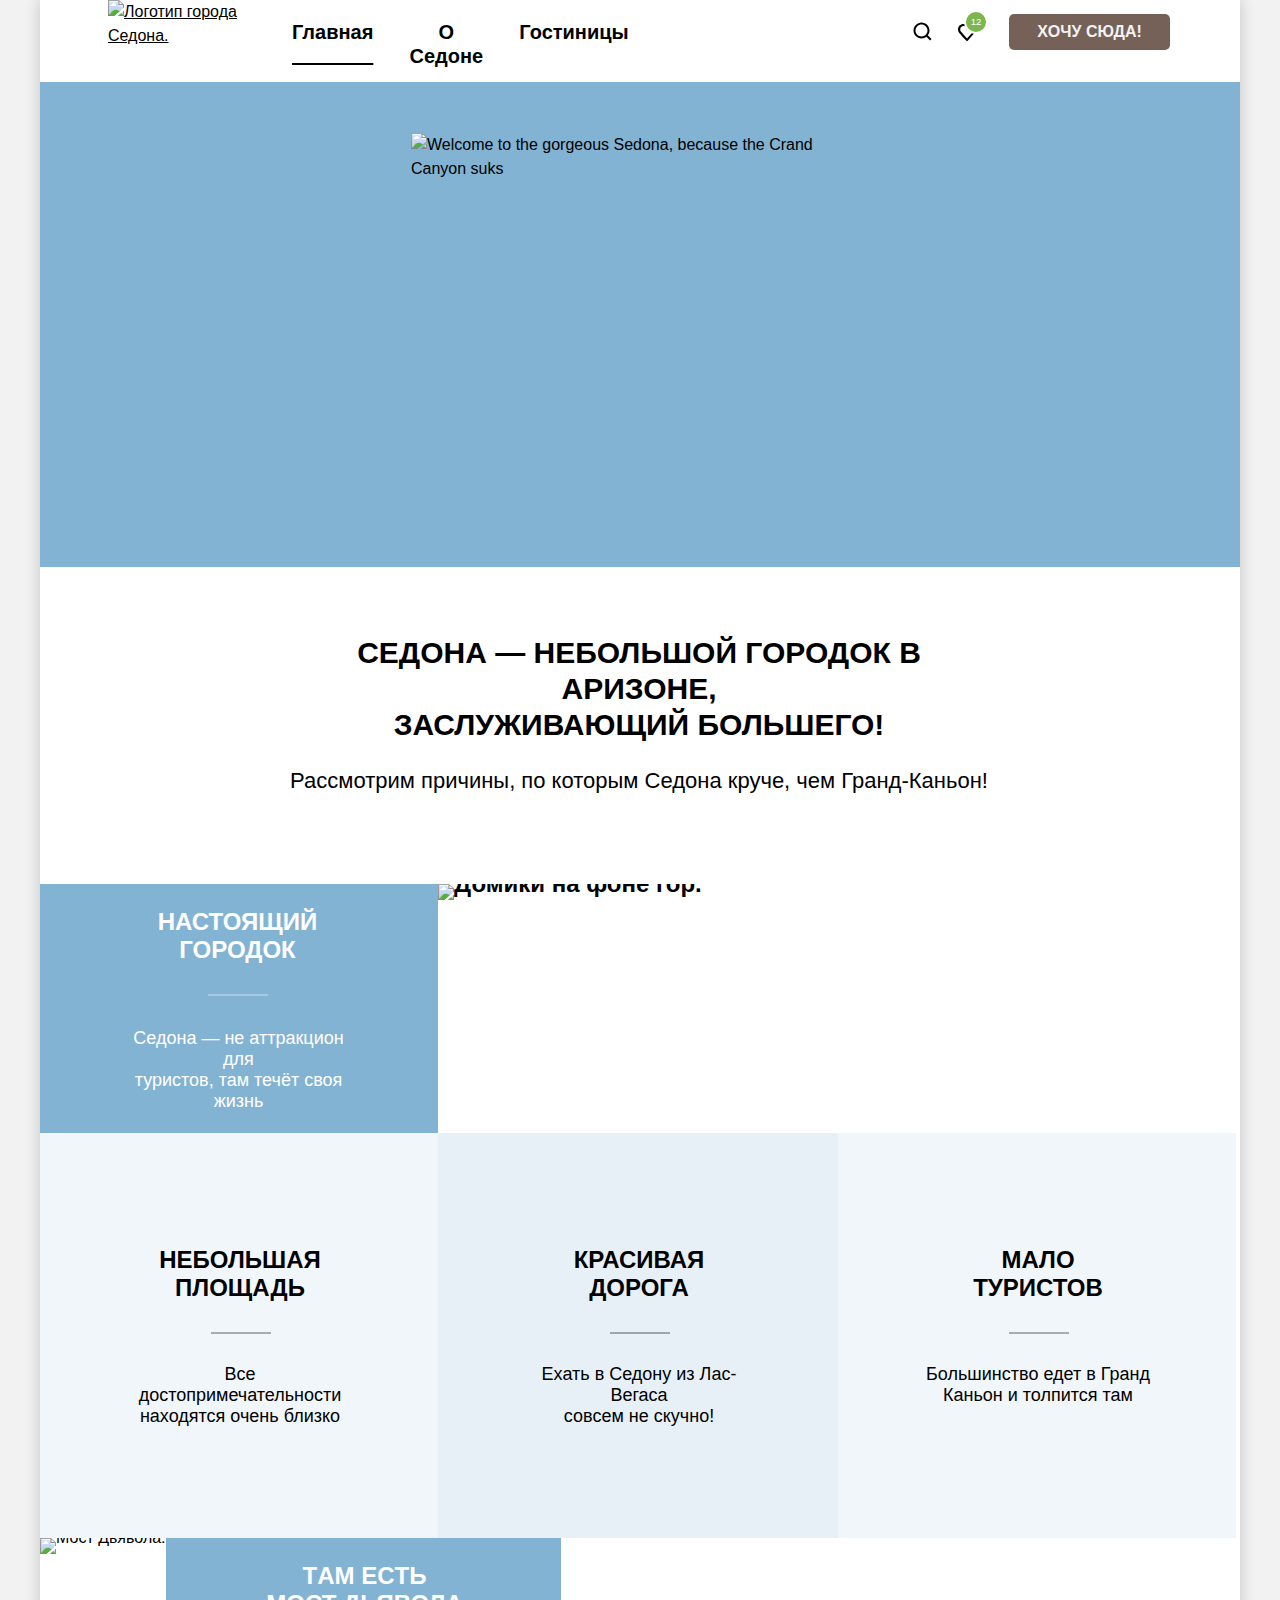
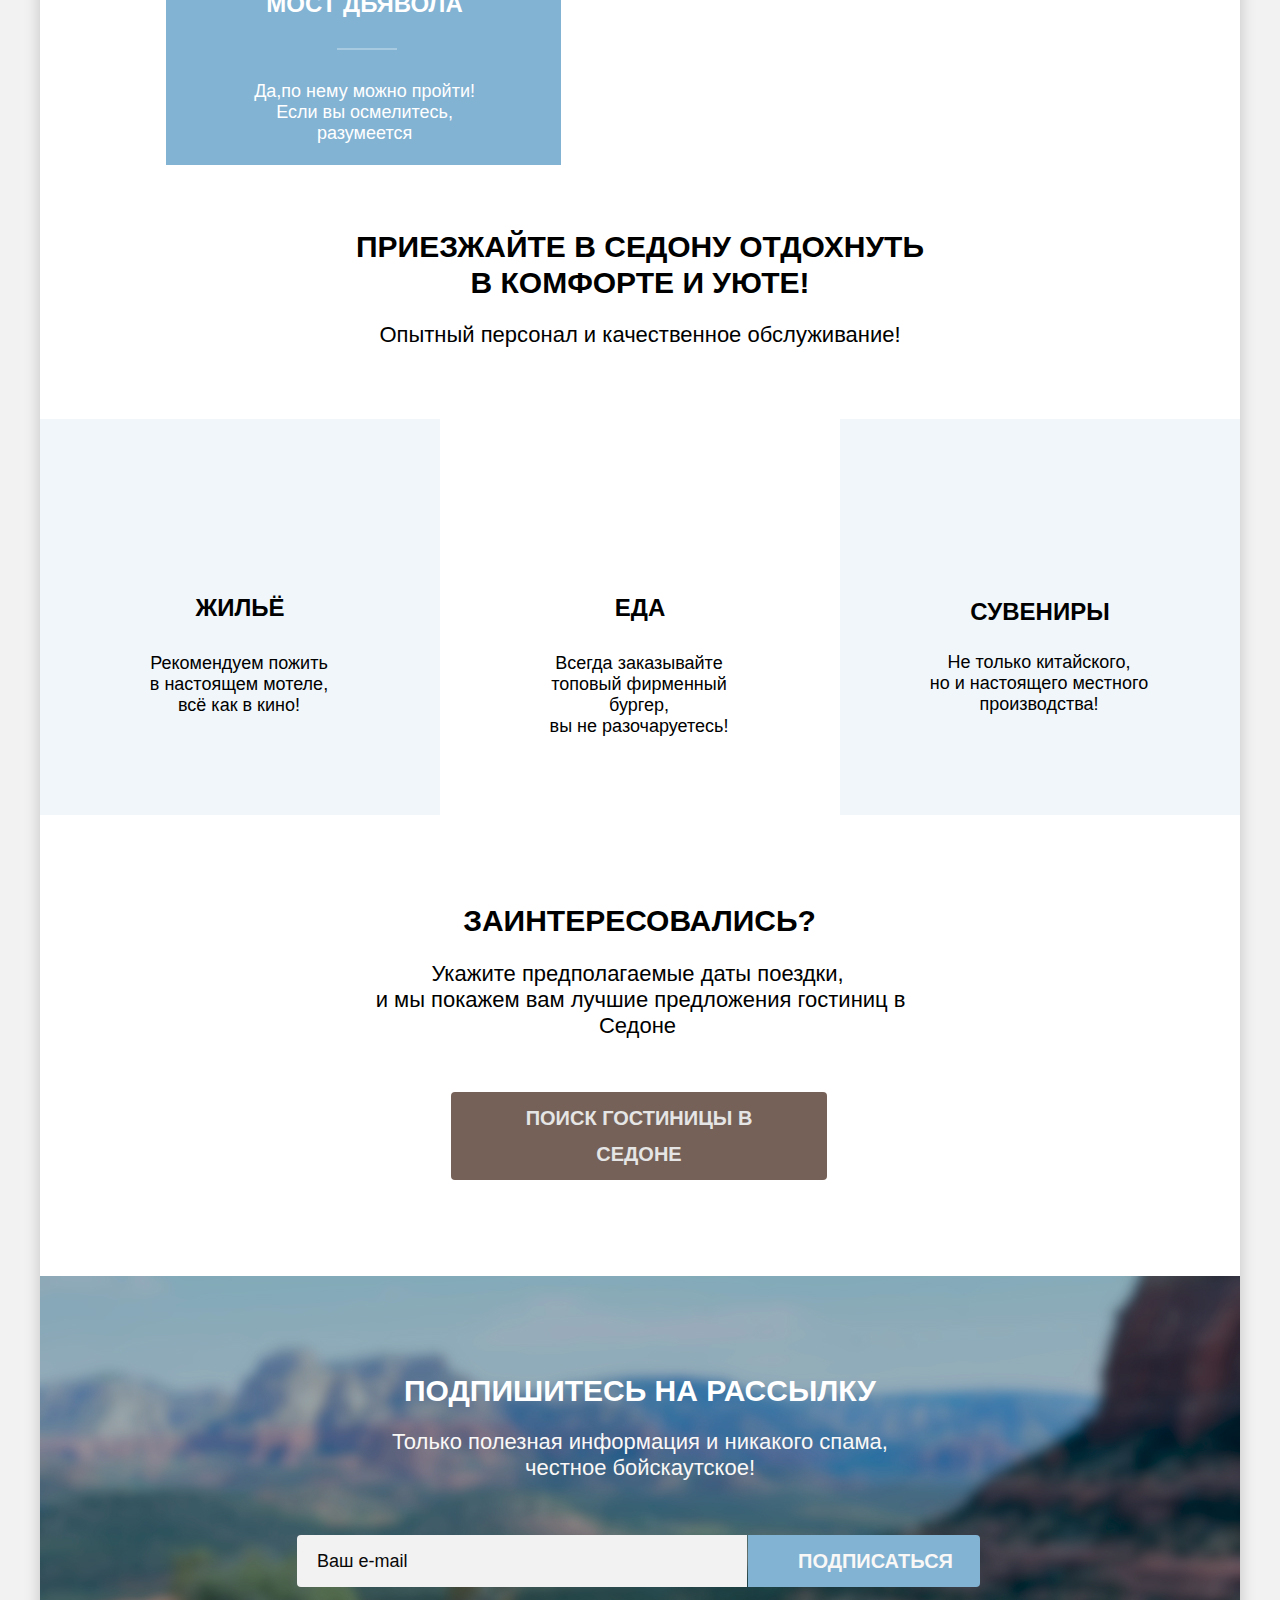
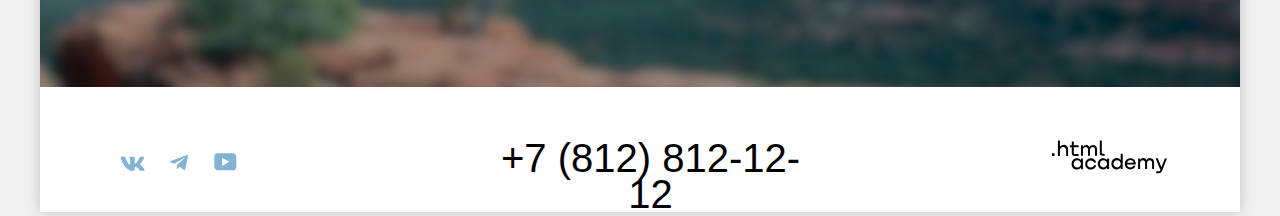
==== commit a5c399af: "finish" ====
--- a/index.html
+++ b/index.html
@@ -244,8 +244,7 @@
       </div>
     </footer>
   </div>
-
-
+  
   <div class="modal-container modal-container-close">
     <div class="modal modal-search">
       <button class="modal-close-button" type="button">
--- a/styles/styles.css
+++ b/styles/styles.css
@@ -37,6 +37,8 @@
   color: rgba(0, 0, 0, 1);
   background-color: rgba(255, 255, 255, 1);
   flex-wrap: wrap;
+  box-shadow: 0 0 15px 0 rgba(0, 0, 0, 0.2);
+ 
 }
 
 .button {
@@ -90,14 +92,16 @@
   min-width: 1060px;
   justify-content: flex-start;
   list-style-type: none;
-  margin-top: 29px;
-  margin-left: 65px;
-  margin-right: 73px;
+  margin-top: 30px;
+  margin-left: 67px;
+  margin-right: 72px;
+  box-sizing: border-box;
+  
 }
 
 .hotels-card-title {
   margin-top: 13px;
-  margin-bottom: 17px;
+  margin-bottom: 16px;
   font-size: 24px;
   line-height: 28px;
   color: rgba(0, 0, 0, 1);
@@ -114,8 +118,8 @@
 }
 
 .hotels-card-title-b {
-  margin-left: 1px;
-  margin-top: 6px;
+  margin-left: 0;
+  margin-top: 10px;
   margin-bottom: 17px;
   font-size: 24px;
   line-height: 28px;
@@ -143,7 +147,7 @@
   width: 160px;
   gap: 8px;
   flex-wrap: wrap;
-  margin-top: -22px;
+  margin-top: -17px;
   margin-left: -11px;
 }
 
@@ -399,7 +403,6 @@
   display: block;
   width: 60px;
   min-height: 2px;
-  background-color: rgba(0, 0, 0, 1);
   position: relative;
   left: 87px;
   bottom: -30px;
@@ -412,7 +415,6 @@
     display: block;
     width: 60px;
     min-height: 2px;
-    background-color: rgba(0, 0, 0, 1);
     position: relative;
     left: 87px;
     bottom: -30px;
@@ -425,7 +427,6 @@
   display: block;
   width: 60px;
   min-height: 2px;
-  background-color: rgba(0, 0, 0, 1);
   position: relative;
   left: 87px;
   bottom: -30px;
@@ -824,6 +825,15 @@
   text-decoration: none;
 }
 
+.hotels-card-link-b {
+  text-decoration: none;
+  margin-top: 3px;
+}
+
+
+
+
+
 .following-title {
   font-size: 30px;
   line-height: 36px;
@@ -856,7 +866,7 @@
   font-size: 18px;
   line-height: 21px;
   font-weight: 400;
-  margin-bottom: 4px;
+  margin-bottom: 12px;
 }
 
 .feedback {
@@ -868,8 +878,8 @@
   line-height: 36px;
   font-weight: 700;
   text-transform: uppercase;
-  margin-top: 56px;
-  margin-left: -2px;
+  margin-top: 54px;
+  margin-left: -4px;
 }
 
 .button-submit {
@@ -914,12 +924,12 @@
   text-decoration: none;
   width: 191px;
   min-height: 36px;
-  font-size: 15px;
+  font-size: 14px;
   line-height: 20px;
   font-weight: 600;
-  margin-left: -44px;
-  margin-top: 33px;
-  padding: 9px 50px;
+  margin-left: -43px;
+  margin-top: 37px;
+  padding: 8px 51px;
   height: fit-content;
 }
 
@@ -957,13 +967,11 @@
   height: fit-content;
 }
 
-.button-all:focus {
-  background-color: rgba(97, 80, 72, 1);
+.button-all:focus {  
   color: rgb(250, 248, 247);
 }
 
-.button-all:active {
-  background-color: rgba(117, 97, 87, 1);
+.button-all:active {  
   color: rgb(250, 248, 247);
 }
 
@@ -986,29 +994,29 @@
   height: fit-content;
   border: none;
   border-radius: 4px;
-  color: rgb(250, 248, 247);
+  color: rgba(255, 255, 255, 1);
   background-color: rgba(117, 97, 87, 1);
   min-height: 18px;
   width: 106px;
   text-transform: uppercase;
   align-items: center;
-  padding: 9px 17px;
+  padding: 8px 17px;
 }
 
 .hotels-card-button:hover,
 .hotels-card-button:focus {
   background-color: rgba(97, 80, 72, 1);
-  color: rgb(250, 248, 247);
+  color: rgba(255, 255, 255, 1);
 }
 
 .hotels-card-button:active {
+  background-color: rgba(117, 97, 87, 1);
   color: rgba(255, 255, 255, 0.3);
-  background-color: rgba(117, 97, 87, 1);
 }
 
 .hotels-card-button:disabled {
   background-color: rgba(229, 229, 229, 1);
-  color: rgb(250, 248, 247);
+  color: rgba(255, 255, 255, 1);
 }
 
 .favorites-button {
@@ -1020,15 +1028,21 @@
   min-height: 18px;
   text-align: center;
   text-transform: uppercase;
-  padding: 10px 14px;
+  padding: 8px 15px;
   width: 106px;
 }
 
 .favorites-button:hover,
 .favorites-button:focus {
   background-color: rgba(104, 162, 202, 1);
-  color: rgb(250, 248, 247);
-}
+  color: rgb(255, 255, 255, 1);
+}
+
+.favorites-button:active {
+  background-color: rgba(130, 179, 211, 1);
+  color: rgba(255, 255, 255, 0.3);
+}
+
 
 .hotels-card-button-prefer:active {
   color: rgba(255, 255, 255, 0.3);
@@ -1050,8 +1064,8 @@
   text-align: center;
   text-transform: uppercase;
   margin: 0;
-  padding: 9px 14px;
-  width: 105px;
+  padding: 8px 16px;
+  width: 106px;
 }
 
 .favorites-button-top:hover,
@@ -1077,7 +1091,7 @@
 
 .following-from-name input {
   min-height: 100%;
-  width: 452px;
+  width: 410px;
   gap: 260px;
   color: rgba(0, 0, 0, 1);
   background-color: rgba(242, 242, 242, 1);
@@ -1093,7 +1107,7 @@
   display: flex;
   font-size: 14px;
   color: rgba(130, 179, 211, 1);
-  margin-top: 19px;
+  margin-top: 20px;
   font-family: "PT Sans", sans-serif;
   font-weight: 700;
   flex-wrap: wrap;
@@ -1118,7 +1132,16 @@
   font-family: "PT Sans", sans-serif;
   flex-wrap: wrap;
   max-width: 333px;
-  margin-top: 19px;
+  margin-top: 20px;
+}
+
+
+.range-input {
+  -moz-appearance: textfield;
+}
+
+.select-control{
+  -webkit-appearance: none;
 }
 
 input.range-input-min {
@@ -1143,10 +1166,10 @@
   display: flex;
   width: 1099px;
   min-height: 50px;
-  margin-top: 32px;
+  margin-top: 33px;
   justify-content: space-between;
   flex-wrap: wrap;
-  margin-left: 31px;
+  margin-left: 28px;
 }
 
 .page-footer-block-i {
@@ -1208,11 +1231,9 @@
   flex-wrap: wrap;
 }
 
-.footer-social-item {
-  width: 47px;
-  text-align: center;
-  display: flex;
-  min-height: 40px;
+.footer-social-item {  
+  text-align: center;
+  display: flex; 
   flex-wrap: wrap;
   align-items: center;
   justify-content: center;  
@@ -1223,6 +1244,8 @@
   background-repeat: no-repeat;
   background-position: center;
   color: rgba(131, 179, 211, 1);
+  width: 23px;
+  padding: 10px 12px;
 }
 
 .footer-social-link:hover {
@@ -1245,6 +1268,7 @@
   background-size: cover;
   min-height: 412px;
   background-color:rgba(130, 179, 211, 1);
+  margin-top: -6px;
 }
 
 .rating-stars-four {
@@ -1313,18 +1337,18 @@
   font-size: 60px;
   line-height: 78px;
   flex-wrap: wrap;
-  padding-top: 29px;
+  padding-top: 34px;
   padding-left: 67px;
   color: rgba(255, 255, 255, 1);
   margin: auto;
-  padding-bottom: 15px;
+  padding-bottom: 12px;
 }
 
 .home-link {
   width: 12px;
   min-height: 12px;
-  margin-left: 67px;
-  margin-top: -2px;
+  margin-left: 68px;
+  margin-top: 1px;
   padding-left: 12px;
   background-image: url("../images/vectorhome.svg");
   background-size: contain;
@@ -1337,6 +1361,7 @@
   min-height: 10px;
   background-image: url("../images/arrow.svg");
   background-repeat: no-repeat;
+  margin-top: 2px;
 }
 
 .breadcrumbs-link {
@@ -1347,7 +1372,7 @@
   font-weight: 400;
   display: flex;
   padding-left: 11px;
-  margin-top: -7px;
+  margin-top: -4px;
 }
 
 .hotels-filter-item {
@@ -1412,7 +1437,7 @@
   align-items: flex-start;
   gap: 16px;
   flex-wrap: wrap;
-  margin-top: 25px;
+  margin-top: 27px;
 }
 
 .hotels-products {
@@ -1420,7 +1445,7 @@
   width: 1200px;
   flex-wrap: wrap;
   justify-content: flex-start;
-  margin-top: 42px;
+  margin-top: 41px;
 }
 
 .hotels-card-choice {
@@ -1462,7 +1487,7 @@
   padding: 0;
   list-style-type: none;
   margin-left: 54px;
-  margin-top: 45px;
+  margin-top: 46px;
   flex-wrap: wrap;
 }
 
@@ -1567,8 +1592,8 @@
   width: 292px;
   height: 49px;
   color: rgba(0, 0, 0, 1);
-  margin-left: 79px;
-  margin-top: -21px;
+  margin-left: 78px;
+  margin-top: -16px;
 }
 
 .select-control {
@@ -1730,6 +1755,10 @@
   pointer-events: none;
 }
 
+.control-radio:disabled + .control-input {
+  opacity: 0.3;
+}
+
 .control-radio:hover,
 .control-mark-radio:hover {
   opacity: 0.6;
@@ -1769,9 +1798,16 @@
   padding: 20px;
 }
 
+.hotels-item-b {
+  width: 296px;
+  background-color: rgba(255, 255, 255, 1);
+  border: 2px solid rgba(230, 230, 230, 1);
+  padding: 20px;
+  margin-top: -5px;
+}
+
 .hotels-list {
   display: flex;
-  justify-content: space-between;
   flex-wrap: wrap;
   color: rgba(0, 0, 0, 1);
   padding: 0;
@@ -1812,7 +1848,7 @@
   display: flex;
   width: 300px;
   justify-content: space-between;
-  margin-bottom: 9px;
+  margin-bottom: 4px;
   flex-wrap: wrap;
 }
 
@@ -1829,8 +1865,8 @@
   line-height: 36px;
   max-width: 1060px;
   min-height: 49px;
-  margin-left: -5px;
-  margin-top: -15px;
+  margin-left: -6px;
+  margin-top: -10px;
 }
 
 .hotels-filter-button {
@@ -1904,25 +1940,19 @@
   border: 3px solid rgba(131, 179, 211, 1);
  }
 
- .range-input-min:hover {
-  background-color: rgba(255, 255, 255, 1);
-}
-
-.range-input-min:active,
-.range-input-min:focus {
-  outline: none;
-  border: 3px solid rgba(131, 179, 211, 1);
+ .range-input:hover {
+  background-color: rgba(230, 230, 230, 1);
+}
+
+.range-input:focus {
+  outline: 3px solid rgba(131, 179, 211, 1);
+  background-color: rgba(230, 230, 230, 1);
  }
 
- .range-input-max:hover {
-  background-color: rgba(255, 255, 255, 1);
-}
-
-.range-input-max:active,
-.range-input-max:focus {
-  outline: none;
-  border: 3px solid rgba(131, 179, 211, 1);
- }
+ .range-input:active{
+  outline: 2px solid rgba(0, 0, 0, 1);
+  background-color: rgba(242, 242, 242, 1);
+}
 
 .toggle-min {
   top: -8px;
@@ -1945,7 +1975,7 @@
 .range-input {
   font-size: 18px;
   font-weight: 700;
-  margin-right: 1px;
+  margin-right: 2px;
   padding-left: 21px;
   border: none;
   width: 122px;
@@ -1955,7 +1985,7 @@
 .range-input-lable-min {
   position: absolute;
   content: "от";
-  top: 15px;
+  top: 14px;
   right: 161px;
   width: 20px;
   min-height: 20px;
@@ -1967,7 +1997,7 @@
 .range-input-lable-max {
   content: "до";
   top: 14px;
-  right: 20px;
+  right: 19px;
   position: absolute;
   width: 20px;
   min-height: 20px;
@@ -2493,7 +2523,7 @@
   border-radius: 5px;
   display: flex;
   width: 145px;
-  background-color: #756157;
+  background-color: rgba(117, 97, 87, 1);
   text-decoration: none;
   line-height: 20px;
   font-size: 16px;
@@ -2509,12 +2539,12 @@
 
 .btn:hover,
 .btn:focus {
-  background-color: rgba(217, 98, 24, 0.3);
+  background-color:  rgba(97, 80, 72, 1);
 }
 
 .btn:active {
   color: rgba(255, 255, 255, 0.3);
-  background-color: rgba(217, 98, 24, 0.3);
+  background-color: rgba(117, 97, 87, 1);
 }
 
 .btn:disabled {
@@ -2540,7 +2570,7 @@
 .navigation-item-manu-i {
   color: rgba(0, 0, 0, 1);
   text-decoration: underline;
-  text-underline-offset: 20px;
+  text-underline-offset: 19px;
   text-decoration-thickness: 2px;
   text-underline-position: under;
 }
@@ -2555,4 +2585,34 @@
   pointer-events: none;
   background-color: rgba(255, 255, 255, 1);
   color: rgba(117, 98, 87, 1);
- }+ }
+
+ .navigation-link:hover,
+ .navigation-link:focus {
+   color: rgba(117, 98, 87, 1);
+ }
+
+ .select-control {
+  background-color: rgba(255, 255, 255, 1);
+}
+
+.field-email:hover,
+.calendar-field:hover {
+  background-color: rgba(230, 230, 230, 1);
+}
+
+.field-email:focus,
+.calendar-field:focus {
+  outline: 3px solid rgba(131, 179, 211, 1);
+  background-color: rgba(230, 230, 230, 1);
+}
+
+.favorites-button,
+.hotels-card-button:active, button:focus {
+	outline: none;
+}
+
+.favorites-button,
+.hotels-card-button:-moz-focus-inner {
+	border: 0;
+}